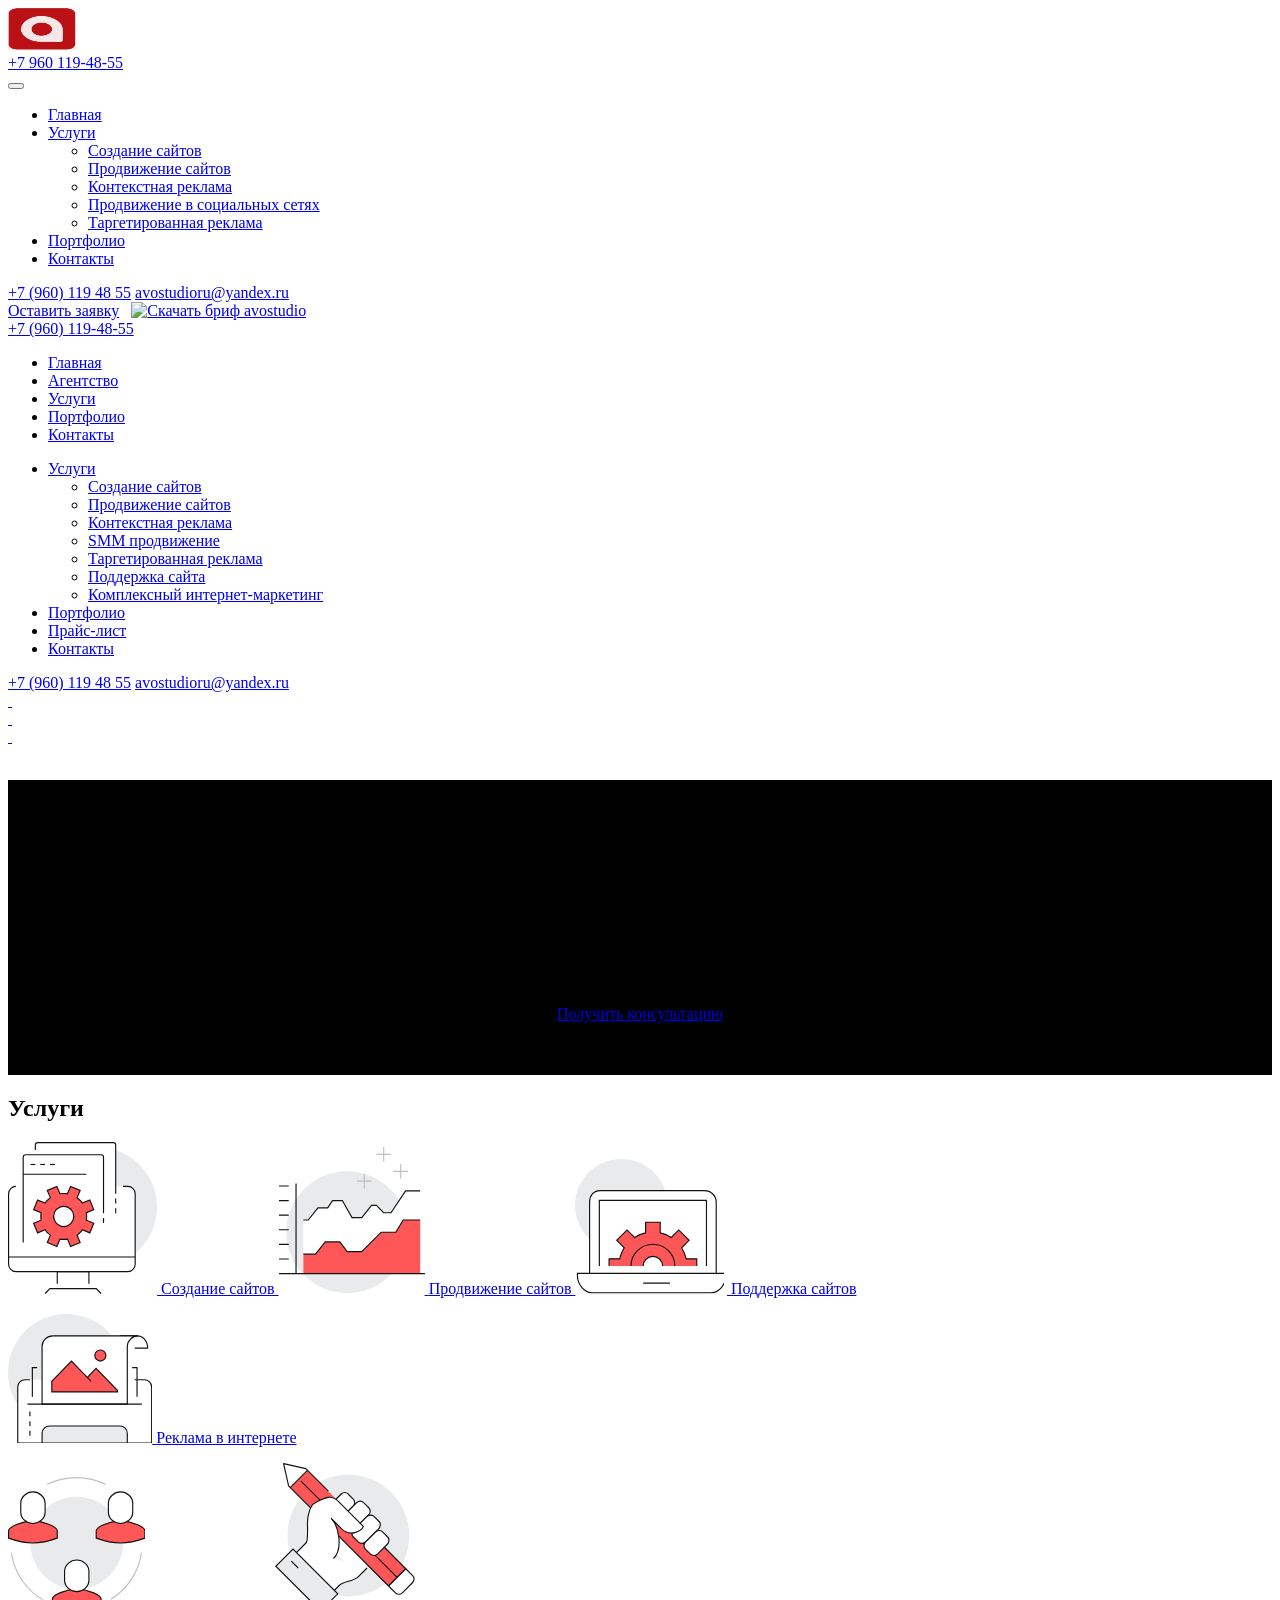
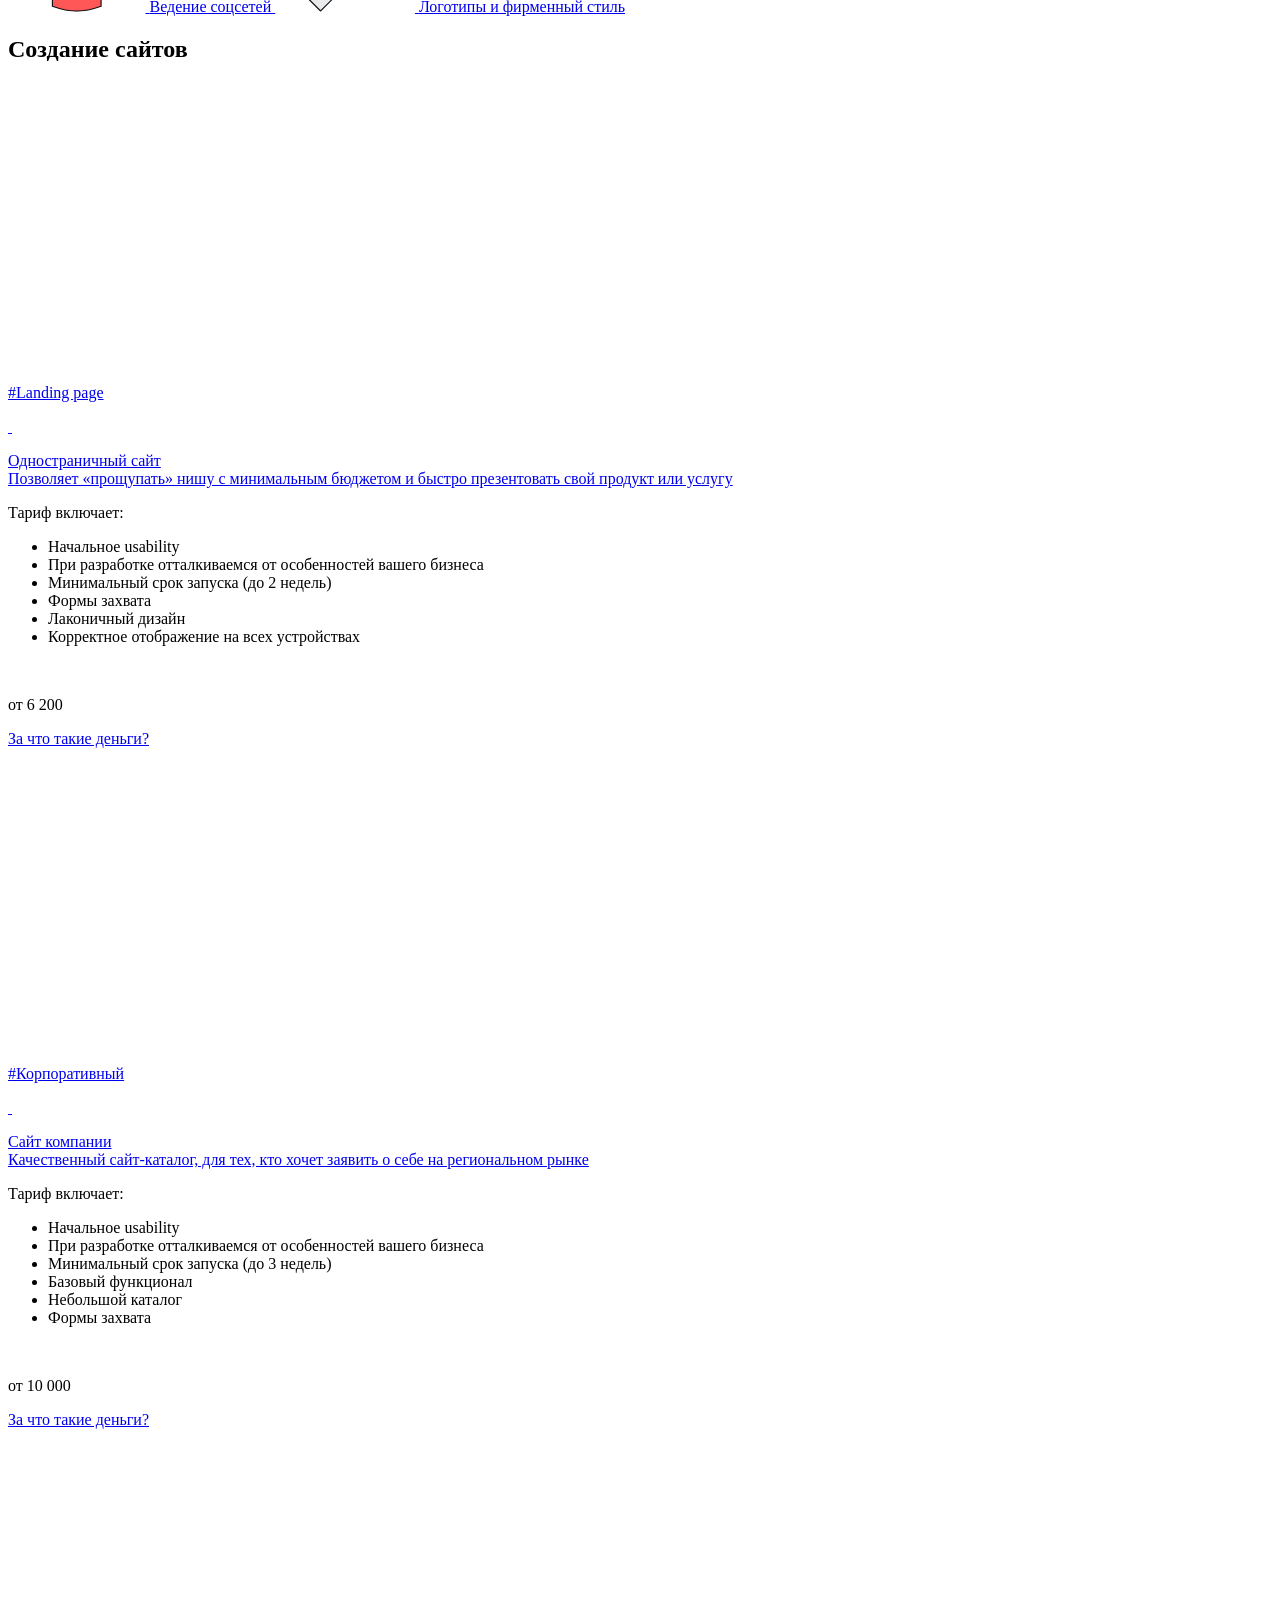
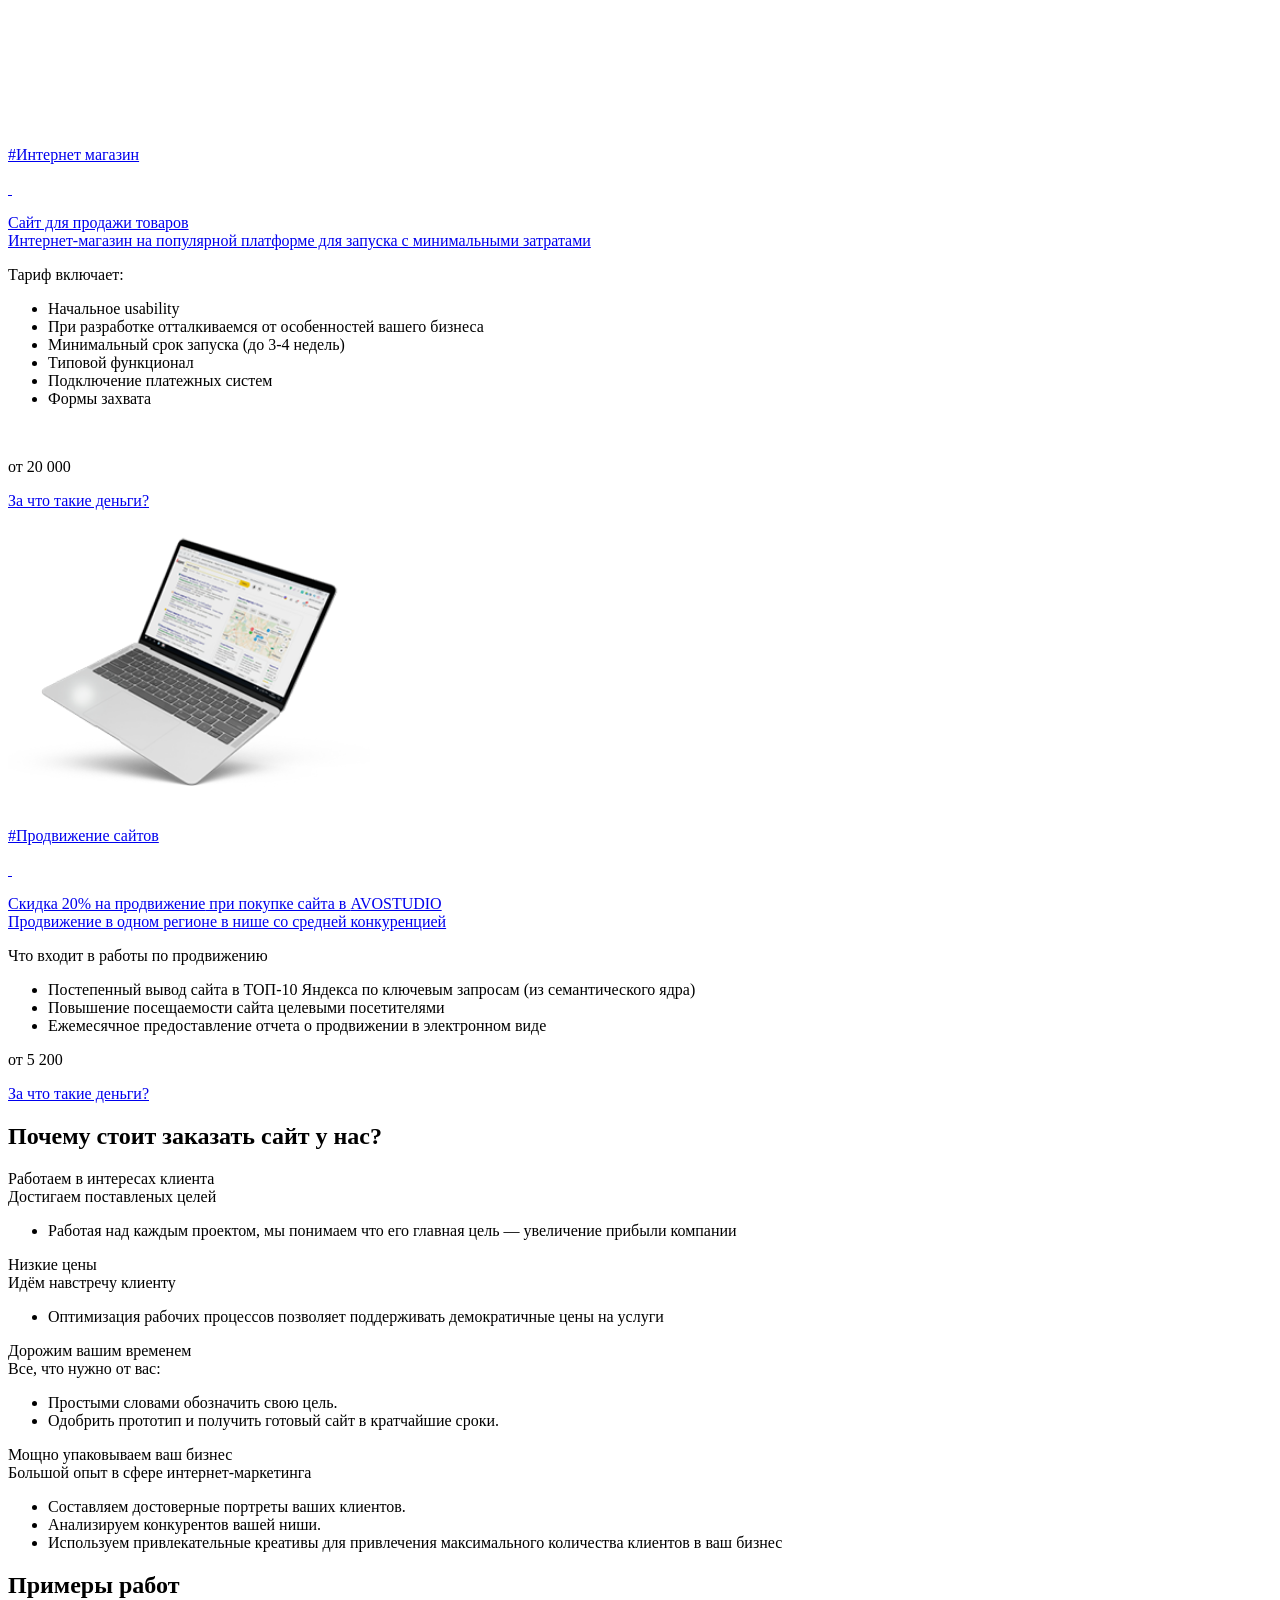
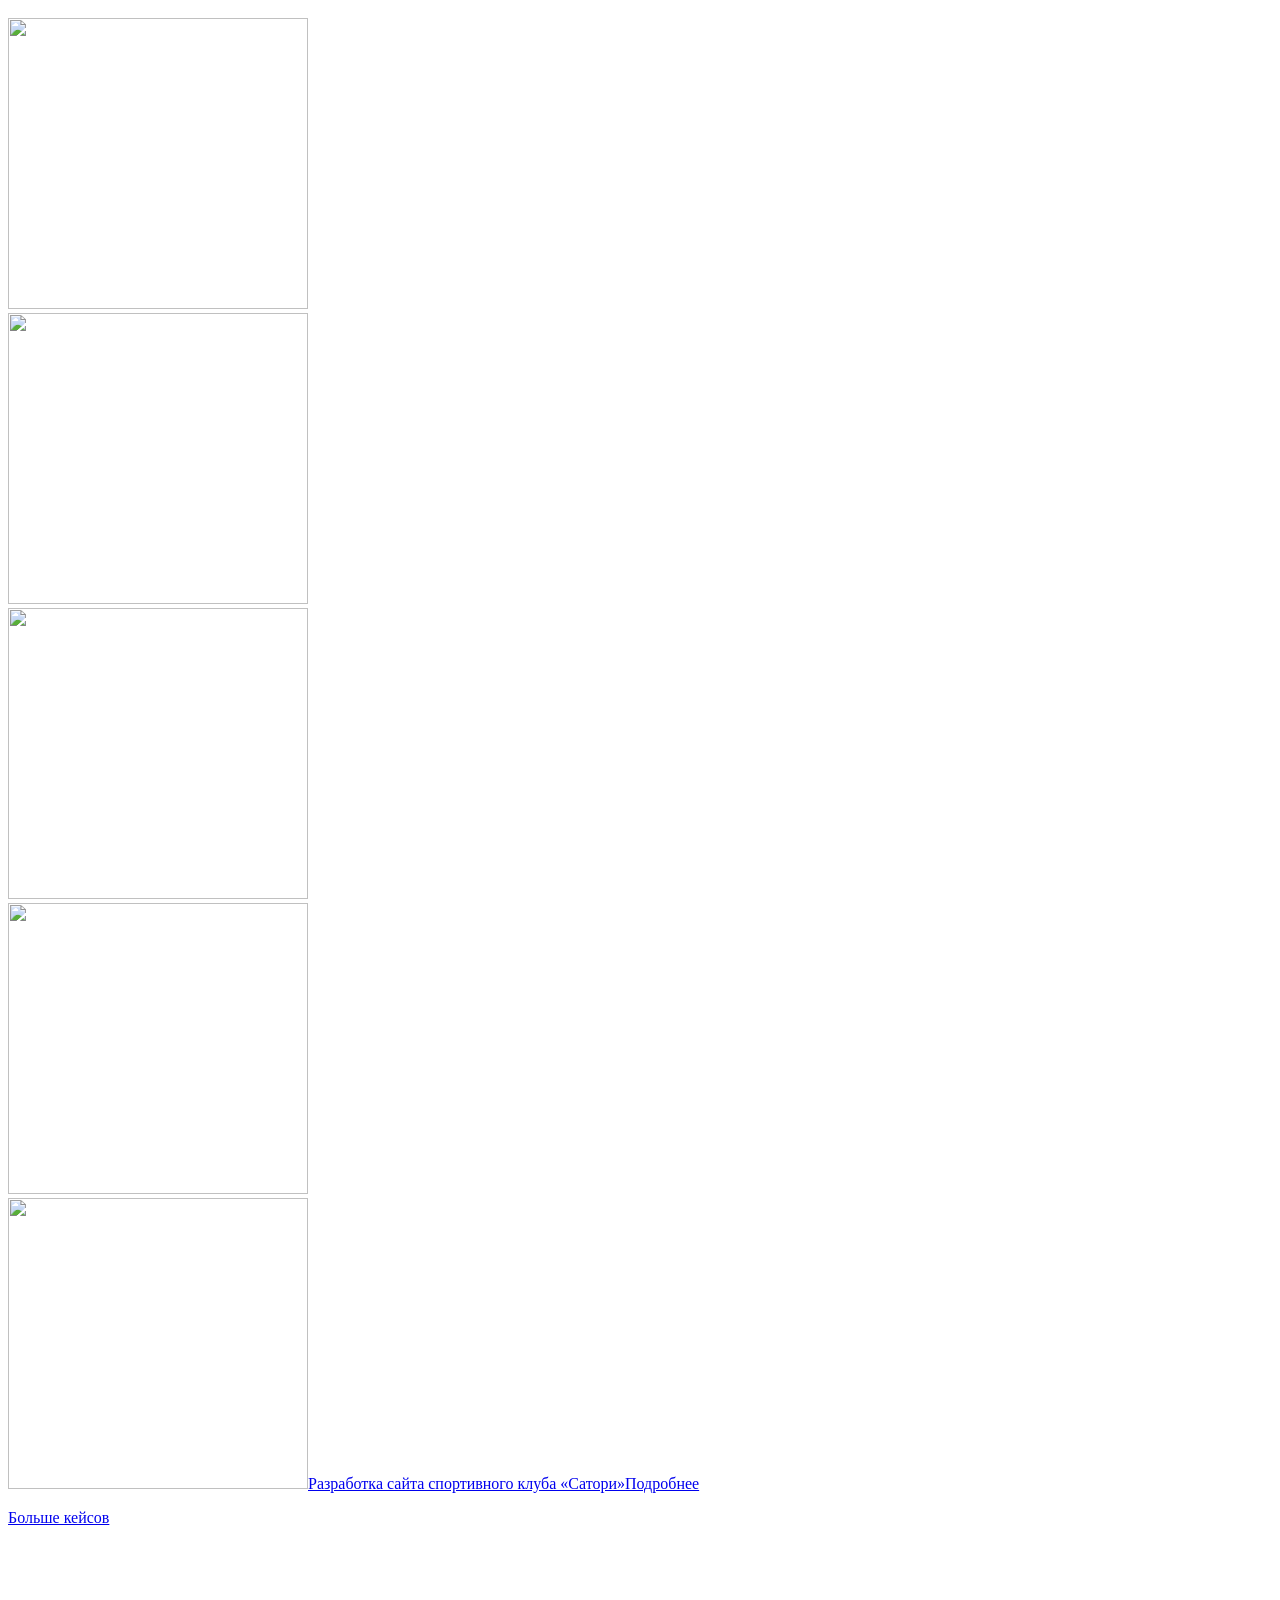
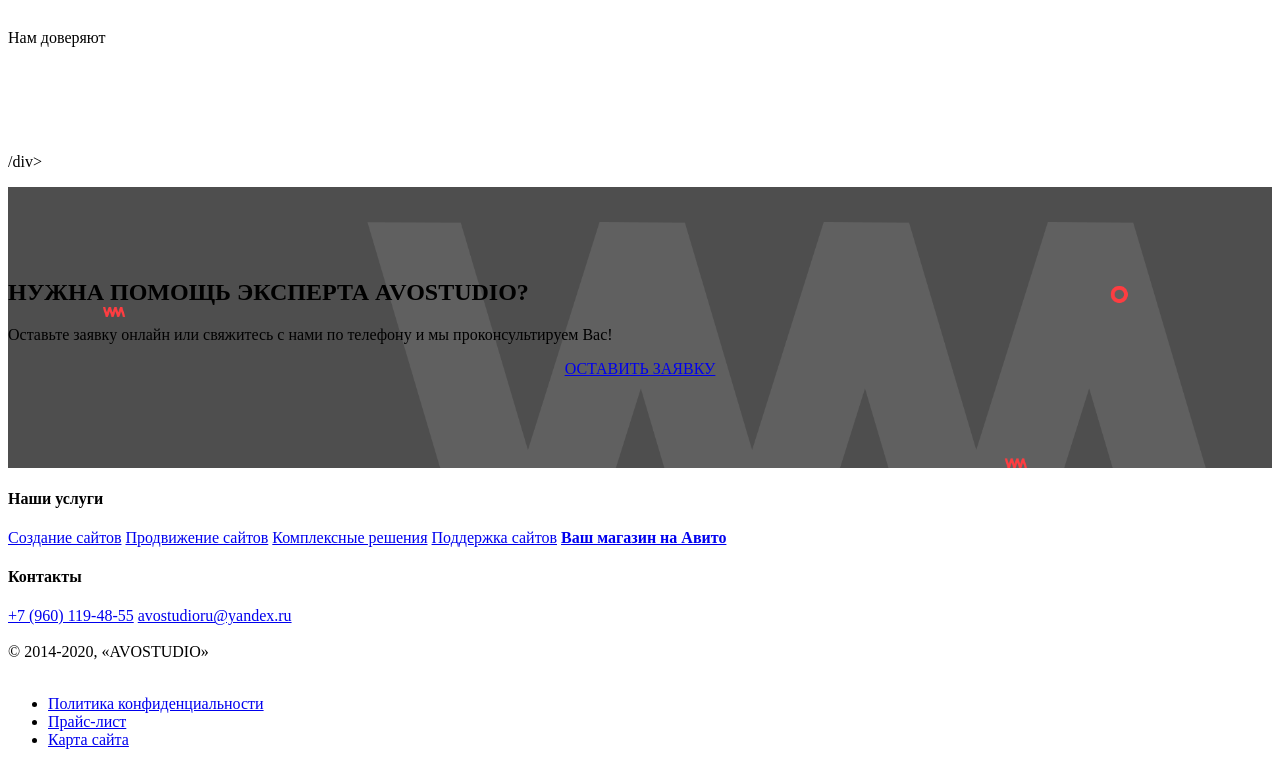
==== index.html @ 41086884 "fix path src" ====
<!DOCTYPE html>

<head>
	<meta name="yandex-verification" content="3d4838e1f85f3f84" />
	<meta charset="UTF-8">
	<meta name="viewport" content="width=device-width, initial-scale=1">
	<title>Разработка сайтов в Воронеже. Продвижение сайтов в ТОП 10</title>
	<link rel="shortcut icon" href="/favicon.ico" type="image/x-icon">
    	<link rel="icon" href="/favicon.ico" type="image/x-icon">

	
<!-- This site is optimized with the Yoast SEO plugin v9.3 - https://yoast.com/wordpress/plugins/seo/ -->
<meta name="description" content="Разработка продающих сайтов в Воронеже. Создание и раскрутка групп Вконтакте, Instagram. Таргетированная и контекстная реклама от 4900 рублей. Создание интернет магазинов под ключ."/>
<link rel="canonical" href="https://avostudio.ru/" />
<meta property="og:locale" content="ru_RU" />
<meta property="og:type" content="website" />
<meta property="og:title" content="Разработка сайтов в Воронеже. Продвижение сайтов в ТОП 10" />
<meta property="og:description" content="Разработка продающих сайтов в Воронеже. Создание и раскрутка групп Вконтакте, Instagram. Таргетированная и контекстная реклама от 4900 рублей. Создание интернет магазинов под ключ." />
<meta property="og:url" content="https://avostudio.ru/" />
<meta name="twitter:card" content="summary_large_image" />
<meta name="twitter:description" content="Разработка продающих сайтов в Воронеже. Создание и раскрутка групп Вконтакте, Instagram. Таргетированная и контекстная реклама от 4900 рублей. Создание интернет магазинов под ключ." />
<meta name="twitter:title" content="Разработка сайтов в Воронеже. Продвижение сайтов в ТОП 10" />
<meta name="twitter:image" content="wp-content/uploads/corp.png" />
<script type='application/ld+json'>{"@context":"https://schema.org","@type":"WebSite","@id":"https://avostudio.ru/#website","url":"https://avostudio.ru/","name":"","potentialAction":{"@type":"SearchAction","target":"https://avostudio.ru/?s={search_term_string}","query-input":"required name=search_term_string"}}</script>
<!-- / Yoast SEO plugin. -->

<link rel='dns-prefetch' href='//cdn.jsdelivr.net' />
<link rel="alternate" type="application/rss+xml" title=" &raquo; Лента" href="https://avostudio.ru/feed/" />
<link rel="alternate" type="application/rss+xml" title=" &raquo; Лента комментариев" href="https://avostudio.ru/comments/feed/" />
<link rel='stylesheet' id='bgiiwpve-css-css'  href='wp-content/css/bgiiwpve.css' type='text/css' media='all' />
<link rel='stylesheet' id='contact-form-7-css'  href='wp-content/css/styles.css' type='text/css' media='all' />
<link rel='stylesheet' id='wpsm_servicebox_bootstrap-front-css'  href='wp-content/css/bootstrap-front.css' type='text/css' media='all' />
<link rel='stylesheet' id='owl.carousel-css'  href='wp-content/css/owl.carousel.css' type='text/css' media='all' />
<link rel='stylesheet' id='jquery.fancybox-css'  href='wp-content/css/jquery.fancybox.css' type='text/css' media='all' />
<link rel='stylesheet' id='animate-css'  href='wp-content/css/animate.css' type='text/css' media='all' />
<link rel='stylesheet' id='style-css'  href='wp-content/css/style.css' type='text/css' media='all' />
<script type='text/javascript' src='wp-includes/js/jquery/jquery.js'></script>
<script type='text/javascript' src='wp-includes/js/jquery/jquery-migrate.min.js'></script>
<script type='text/javascript' src='wp-content/js/bootstrap.min.js'></script> 
<script type='text/javascript' src='wp-content/js/wow.min.js'></script>
<script type='text/javascript' src='wp-content/js/owl.carousel.js'></script>
<script type='text/javascript' src='wp-content/js/jquery.fancybox.pack.js'></script>
<script type='text/javascript' src='wp-content/js/jquery.maskedinput.js'></script>
<script type='text/javascript' src='wp-content/js/scripts.js'></script>
<script type='text/javascript'>
/* <![CDATA[ */
var wbcr_clearfy_async_links = {"wbcr_clearfy-font-awesome":"\/\/cdn.jsdelivr.net\/fontawesome\/4.7.0\/css\/font-awesome.min.css"};
/* ]]> */
</script>
<script type='text/javascript' src='wp-content/js/css-lazy-load.min.js'></script>
<link rel='https://api.w.org/' href='https://avostudio.ru/wp-json/' />
<link rel="alternate" type="application/json+oembed" href="https://avostudio.ru/wp-json/oembed/1.0/embed?url=https%3A%2F%2Favostudio.ru%2F" />
<link rel="alternate" type="text/xml+oembed" href="https://avostudio.ru/wp-json/oembed/1.0/embed?url=https%3A%2F%2Favostudio.ru%2F&#038;format=xml" />
 <style type="text/css">background: #fff;
    padding: 45px 35px;
    -webkit-box-shadow: 0 15px 30px 0 rgba(0,37,46,.1);
    box-shadow: 0 15px 30px 0 rgba(0,37,46,.1);
    margin: 40px 25px 65px;</style>
<link rel="icon" href="wp-content/uploads/favicon.png" sizes="32x32" />
<link rel="icon" href="wp-content/uploads/favicon.png" sizes="192x192" />
<link rel="apple-touch-icon-precomposed" href="wp-content/uploads/favicon.png" />
<meta name="msapplication-TileImage" content="wp-content/uploads/favicon.png" />
<!--	<link rel="stylesheet" href="https://maxcdn.bootstrapcdn.com/font-awesome/4.5.0/css/font-awesome.min.css">-->
</head>

<body class="home blog masthead-fixed list-view full-width grid">


	
	

	
	
	
	
	
	
    <header class="header">
		
		
	
		
		<div class="header__inner">
			<div class="logo header__logo">
									<a class="logo__link">
										<a href="/"><img class="logo__image" src="wp-content/uploads/logo777.png" alt="Avostudio" width="68" height="42"></a>
										

									
										
										
					</a>
				
						
				
							</div>
			
<!-- мобильное меню -->			
			
<div class="visible-xs tel mobile">
                        <div class="phone"><a href="tel:+79601194855">+7 960 119-48-55</a>&nbsp;&nbsp;&nbsp;</div>
                    </div>

		
		
<nav class="navbar">

		


	
	<button class="hamburger" data-toggle="collapse" data-target="#navbar" aria-expanded="false" aria-controls="navbar" aria-label="Меню">
				<span class="hamburger__inner"> </span>
			</button>	
	

	
			</nav>
			
			
	
	
			
<div class="header__content mobile-drop">
				<nav class="nav header__nav">
					
					
					
					<div class="menu-verxnee-menyu-2-container"><ul id="menu-verxnee-menyu-2" class="nav__list"><li id="menu-item-9311" class="menu-item menu-item-type-post_type menu-item-object-page menu-item-home current-menu-item page_item page-item-9173 current_page_item menu-item-9311"><a href="/" aria-current="page">Главная</a></li>
<li id="menu-item-5883" class="nav__dropdown menu-item menu-item-type-post_type menu-item-object-page menu-item-has-children menu-item-5883"><a href="/services">Услуги</a>
<ul class="sub-menu">
     <li id="menu-item-10245" class="menu-item menu-item-type-post_type menu-item-object-page menu-item-10245"><a href="/sozdanie-saytov/">Создание сайтов</a></li>	
	<li id="menu-item-10245" class="menu-item menu-item-type-post_type menu-item-object-page menu-item-10245"><a href="/prodvizhenie-saytov/">Продвижение сайтов</a></li>
	<li id="menu-item-10420" class="menu-item menu-item-type-post_type menu-item-object-page menu-item-10420"><a href="/kontekstnaya-reklama/">Контекстная реклама</a></li>
	<li id="menu-item-10778" class="menu-item menu-item-type-post_type menu-item-object-page menu-item-10778"><a href="/smm/">Продвижение в социальных сетях</a></li>
<li id="menu-item-10778" class="menu-item menu-item-type-post_type menu-item-object-page menu-item-10778"><a href="/targetirovannaya-reklama/">Таргетированная реклама</a></li>

	
	
</ul>
</li>
<li id="menu-item-4411" class="menu-item menu-item-type-custom menu-item-object-custom menu-item-4411"><a href="/portfolio">Портфолио</a></li>
<!--<li id="menu-item-4412" class="menu-item menu-item-type-custom menu-item-object-custom menu-item-4412"><a href="/blog/">Блог</a></li>-->
<li id="menu-item-4733" class="menu-item menu-item-type-post_type menu-item-object-page menu-item-4733"><a href="/contacts">Контакты</a></li>
</ul></div>		
				
				</nav>
				<div class="header__contact">
					<a href="tel:+79601194855" class="phone">+7 (960) 119 48 55</a>
					<a href ="mailto:avostudioru@yandex.ru" class="mail">avostudioru@yandex.ru</a>
				</div>
				<a href="#call-me" class="btn order-online btn-danger header__btn" data-modal="modal-request-2">Оставить заявку</a>&nbsp;&nbsp;
	<!--<a img="/wp-content/uploads/brif_01.png" href="/zakazat-poiskovoe-prodvizhenie/" class="btn order-online btn--yellow-transparent header__btn"  data-modal="modal-request-2">Получить КП</a>-->
	<a href="/zakazat-poiskovoe-prodvizhenie/"><img src="wp-content/uploads/brif1.png" width="55" 
   height="55" alt="Скачать бриф avostudio"></a>
			</div>
			
			
			
			
		</div>
		
		
		
		
		
<!--<div class="container text-center ">	
			<span class="phone-numb fixed-phone hidden-md-hidden-lg" >
					<a href="tel:+79601194855"><i class=""></i><span>+7 (960) 119-48-55</a></span>
				</span>-->
		
		<div class="container text-center ">	
				<span class="phone-numb fixed-phone hidden-md-hidden-lg" >
					<a href="tel:+79601194855"><i class="glyphicon glyphicon-earphone"></i><span>+7 (960) 119-48-55</a></span>
				</span>
		
				
				


<div id="navbar" class="navbar-collapse navbar-left collapse">					
					<div class="nav__list"><ul id="menu-glavnoe-menyu" class="nav navbar-nav nav-default navbar-left hidden-xs hidden-sm">
<li id="menu-item-386" class="menu-item menu-item-type-post_type menu-item-object-page menu-item-386"><a href="/">Главная</a></li>
						<li id="menu-item-386" class="menu-item menu-item-type-post_type menu-item-object-page menu-item-386"><a href="/">Агентство</a></li>
						<li id="menu-item-386" class="menu-item menu-item-type-post_type menu-item-object-page menu-item-386"><a href="/prays">Услуги</a></li>
						<li id="menu-item-386" class="menu-item menu-item-type-post_type menu-item-object-page menu-item-386"><a href="/portfolio">Портфолио</a></li>
						<!--<li id="menu-item-386" class="menu-item menu-item-type-post_type menu-item-object-page menu-item-386"><a href="/blog">Блог</a></li>-->
						<li id="menu-item-386" class="menu-item menu-item-type-post_type menu-item-object-page menu-item-386"><a href="/contacts">Контакты</a></li>
																		
<!--<li id="menu-item-386" class="menu-item menu-item-type-post_type menu-item-object-page menu-item-386"><a href="https://context5.ru//reklamnoe-agentstvo">Рекламное агентство</a></li>-->
</ul></div>					<div class="nav__list"><ul id="menu-mobilnoe-menyu" class="nav navbar-nav nav-default navbar-left visible-xs visible-sm"><li itemscope="itemscope" itemtype="https://www.schema.org/SiteNavigationElement" id="menu-item-1470" class="menu-item menu-item-type-custom menu-item-object-custom current-menu-ancestor current-menu-parent menu-item-has-children menu-item-1470 dropdown"><a title="Услуги" href="#" data-toggle="dropdown" class="dropdown-toggle" aria-haspopup="true">Услуги <span class="caret"></span></a>
	<ul class="sub-menu">
     <li itemscope="itemscope" itemtype="https://www.schema.org/SiteNavigationElement" id="menu-item-1479" class="menu-item menu-item-type-post_type menu-item-object-page menu-item-1479"><a title="Создание сайтов" href="https://avostudio.ru/sozdanie-saytov/">Создание сайтов</a></li>
	 <li itemscope="itemscope" itemtype="https://www.schema.org/SiteNavigationElement" id="menu-item-1479" class="menu-item menu-item-type-post_type menu-item-object-page menu-item-1479"><a title="Продвижение сайтов" href="https://avostudio.ru/prodvizhenie-saytov/">Продвижение сайтов</a></li>
	 <li itemscope="itemscope" itemtype="https://www.schema.org/SiteNavigationElement" id="menu-item-1479" class="menu-item menu-item-type-post_type menu-item-object-page menu-item-1479"><a title="Контекстная реклама" href="https://avostudio.ru/kontekstnaya-reklama/">Контекстная реклама</a></li>
	 <li itemscope="itemscope" itemtype="https://www.schema.org/SiteNavigationElement" id="menu-item-1479" class="menu-item menu-item-type-post_type menu-item-object-page menu-item-1479"><a title="SMM продвижение" href="https://avostudio.ru/smm/">SMM продвижение</a></li>
	 <li itemscope="itemscope" itemtype="https://www.schema.org/SiteNavigationElement" id="menu-item-1479" class="menu-item menu-item-type-post_type menu-item-object-page menu-item-1479"><a title="Таргетированная реклама" href="https://avostudio.ru/targetirovannaya-reklama/">Таргетированная реклама</a></li>
	 <li itemscope="itemscope" itemtype="https://www.schema.org/SiteNavigationElement" id="menu-item-1479" class="menu-item menu-item-type-post_type menu-item-object-page menu-item-1479"><a title="Поддержка сайта" href="https://avostudio.ru/podderzhka-i-razvitie/">Поддержка сайта</a></li>
	 <li itemscope="itemscope" itemtype="https://www.schema.org/SiteNavigationElement" id="menu-item-1479" class="menu-item menu-item-type-post_type menu-item-object-page menu-item-1479"><a title="Поддержка сайта" href="https://avostudio.ru/kompleksnyiy-internet-marketing/">Комплексный интернет-маркетинг</a></li>
	</ul>
</li>
<!--<li itemscope="itemscope" itemtype="https://www.schema.org/SiteNavigationElement" id="menu-item-1486" class="menu-item menu-item-type-post_type menu-item-object-page menu-item-1486"><a title="Акции" href="/actions">Акции</a></li>	-->
<li itemscope="itemscope" itemtype="https://www.schema.org/SiteNavigationElement" id="menu-item-1486" class="menu-item menu-item-type-post_type menu-item-object-page menu-item-1486"><a title="Портфолио" href="/portfolio">Портфолио</a></li>
<li itemscope="itemscope" itemtype="https://www.schema.org/SiteNavigationElement" id="menu-item-1486" class="menu-item menu-item-type-post_type menu-item-object-page menu-item-1486"><a title="Прайс-лист" href="/prays">Прайс-лист</a></li>
<li itemscope="itemscope" itemtype="https://www.schema.org/SiteNavigationElement" id="menu-item-1486" class="menu-item menu-item-type-post_type menu-item-object-page menu-item-1486"><a title="Контакты" href="/kontakty">Контакты</a></li>
</ul>
	
	
	

	
	
	
	
	
	
	</div>			
	
	<div class="header__contact">
					<a href="tel:+79601194855" class="phone">+7 (960) 119 48 55</a>
					<a href="mailto:avostudioru@yandex.ru" class="mail">avostudioru@yandex.ru</a>
				</div>
	
	
				</div>				
				

			</div>
		
	
	
		
		<div class="visible-xs mobile block" style="display:block;">
		
                    <div class="call block">
                        <div class="telegram"><a title="Telegram" href="https://telegram.me/avostud1o" target="_blank">&nbsp;</a></div>
                        <div class="whatsapp"><a title="Whatsapp" href="whatsapp://send?phone=79601194855">&nbsp;</a></div>
                        <div class="viber"><a title="Viber" href="viber://chat?number=79601194855">&nbsp;</a></div><br>
                       <!-- <a href="#call-me" class="btn order-online btn--yellow-transparent header__btn" data-modal="modal-request-2">Обратный звонок</a>-->
                    </div>
                </div>	
		
	</header>
	
<!--	<nav class="navbar service-nav nav-container hidden-xs hidden-sm">
        <div class="">
            <div class="navbar-header">
                <button type="button" class="navbar-toggle collapsed" data-toggle="collapse" data-target="#navbar1"
                    aria-expanded="false" aria-controls="navbar1">
                    <span style="vertical-align: middle;">Каталог услуг</span>
                </button>
            </div>
            <div id="navbar1" class="navbar-collapse collapse">
                <div id="menu-glavnoe-menyu-container" class="menu-glavnoe-menyu-container">
                                        <div class="menu-menu-1-container"><ul id="menu-menu-1" class="nav nav-justified"><li id="menu-item-63" class="menu-item menu-item-type-post_type menu-item-object-page menu-item-has-children menu-item-63"><a href="https://avostudio.ru/sozdanie-saytov/">Создание сайтов</a>
<ul class="sub-menu">
	<li id="menu-item-372" class="menu-item menu-item-type-post_type menu-item-object-page menu-item-372"><a href="https://avostudio.ru/sozdanie-saytov/tipovoy-sayt/">Типовой сайт</a></li>
	<li id="menu-item-378" class="menu-item menu-item-type-post_type menu-item-object-page menu-item-378"><a href="https://avostudio.ru/sozdanie-saytov/landing-page/">Landing page</a></li>
	<li id="menu-item-383" class="menu-item menu-item-type-post_type menu-item-object-page menu-item-383"><a href="https://avostudio.ru/sozdanie-saytov/sayt-vizitka/">Сайт визитка</a></li>
	<li id="menu-item-391" class="menu-item menu-item-type-post_type menu-item-object-page menu-item-391"><a href="https://avostudio.ru/sozdanie-saytov/korporativnyiy-sayt/">Корпоративный сайт</a></li>
	<li id="menu-item-403" class="menu-item menu-item-type-post_type menu-item-object-page menu-item-403"><a href="https://avostudio.ru/sozdanie-saytov/internet-magazin/">Интернет-магазин</a></li>
</ul>
</li>
<li id="menu-item-80" class="menu-item menu-item-type-post_type menu-item-object-page menu-item-80"><a href="https://avostudio.ru/prodvizhenie-saytov/">Продвижение сайтов</a></li>
<li id="menu-item-81" class="menu-item menu-item-type-post_type menu-item-object-page menu-item-81"><a href="https://avostudio.ru/smm/">SMM продвижение</a></li>
<li id="menu-item-79" class="menu-item menu-item-type-post_type menu-item-object-page menu-item-has-children menu-item-79"><a href="https://avostudio.ru/kontekstnaya-reklama/">Контекстная реклама</a>
<ul class="sub-menu">
	<li id="menu-item-316" class="menu-item menu-item-type-post_type menu-item-object-page menu-item-316"><a href="https://avostudio.ru/kontekstnaya-reklama/yandex-direct/">Яндекс.Директ</a></li>
	<li id="menu-item-315" class="menu-item menu-item-type-post_type menu-item-object-page menu-item-315"><a href="https://avostudio.ru/kontekstnaya-reklama/google-adwords/">Google Adwords</a></li>
</ul>
</li>
<li id="menu-item-78" class="menu-item menu-item-type-post_type menu-item-object-page menu-item-78"><a href="https://avostudio.ru/targetirovannaya-reklama/">Таргетированная реклама</a></li>
<li id="menu-item-546" class="menu-item menu-item-type-post_type menu-item-object-page menu-item-546"><a href="https://avostudio.ru/kompleksnyiy-internet-marketing/">Комплексный интернет-маркетинг</a></li>
<li id="menu-item-76" class="menu-item menu-item-type-post_type menu-item-object-page menu-item-76"><a href="https://avostudio.ru/podderzhka-i-razvitie/">Техподдержка сайта</a></li>
<li id="menu-item-285" class="menu-item menu-item-type-post_type menu-item-object-page menu-item-285"><a href="https://avostudio.ru/prays/">Все услуги</a></li>
</ul></div>                    
                </div>


            </div>
        </div>
    </nav>-->

    
    
<article id="post-7" class="post-7 page type-page status-publish hentry">

	
<!--	<header class="entry-header">-->
<!--		--><!--	</header><!-- .entry-header -->

	<div class="entry-content">
		<div class="header-page" style="down;  background: #000 url('https://avostudio.ru/wp-content/uploads/bgred.jpg') no-repeat; background-size: cover;">
<div class="container">
<p>&nbsp;<br />
&nbsp;<br />
&nbsp;</p>
<div class="down"></div>
<h1 class="font-bold text-center">Создание и продвижение сайтов в Воронеже от веб-студии «AVOSTUDIO»</h1>
<div class="h3 utp text-center">Увеличим количество заявок и звонков из интернета с помощью инструментов интернет-маркетинга: SEO и SMM продвижение, контекстная реклама, рост конверсии и повышении узнаваемости бренда.</div>
<p>&nbsp;<br />
&nbsp;</p>
<p><center><a href="#call-me" class="center btn btn--yellow top-box__btn order-online blik">Получить консультацию</a></center></p>
<p>&nbsp;<br />
&nbsp;<br />
<!--[contact-form-7 id="180" title="Заказать звонок"]--!>
</div>


</div>


</div>


<!--

<div class="header-page" style="background: #0f445c url('wp-content/uploads/2018/01/7bbfdf468b5db8d66cf14fa4ec44540e.jpeg') no-repeat; background-size: cover;">--></p>
<p><!--

<div class="header-page" style="background: #24b9d8 url('https://avostudio.ru/wp-content/uploads/2019/02/background.jpg') no-repeat; background-size: cover;">--></p>

<!--Меню с обратной связью и картинка на фоне конец--></p>
<h2 class="h2-mainpage mr-xe-tp-20 mr-md-tp-0 mr-xe-bt-35">Услуги</h2>
<div class="container">
<div class="row row-flex mr-xe-hr-0" data-page-append=""> <a href="/sozdanie-saytov/" class="service-page-block-item col-xe-12 col-sm-6 col-lg-4 col-le-3 mr-xe-bt-20 mr-sm-bt-40 mr-lg-bt-100"> <svg xmlns:dc="http://purl.org/dc/elements/1.1/" xmlns:cc="http://creativecommons.org/ns#" xmlns:rdf="http://www.w3.org/1999/02/22-rdf-syntax-ns#" xmlns:svg="http://www.w3.org/2000/svg" xmlns="http://www.w3.org/2000/svg" xmlns:sodipodi="http://sodipodi.sourceforge.net/DTD/sodipodi-0.dtd" xmlns:inkscape="http://www.inkscape.org/namespaces/inkscape" version="1.1" id="svg2" xml:space="preserve" width="149.08533" height="151.92799" viewBox="0 0 149.08533 151.92799" sodipodi:docname="develop.svg" inkscape:version="0.92.3 (2405546, 2018-03-11)" class="service-page-item-img mr-xe-rt-25 replaced-svg"><metadata id="metadata8"><rdf:rdf><cc:work rdf:about=""><dc:format>image/svg+xml</dc:format><dc:type rdf:resource="http://purl.org/dc/dcmitype/StillImage"></dc:type><dc:title></dc:title></cc:work></rdf:rdf></metadata><defs id="defs6"><clipPath clipPathUnits="userSpaceOnUse" id="clipPath18"><path d="M 0,113.946 H 111.814 V 0 H 0 Z" id="path16" inkscape:connector-curvature="0"></path></clipPath></defs><sodipodi:namedview pagecolor="#ffffff" bordercolor="#666666" borderopacity="1" objecttolerance="10" gridtolerance="10" guidetolerance="10" inkscape:pageopacity="0" inkscape:pageshadow="2" inkscape:window-width="751" inkscape:window-height="480" id="namedview4" showgrid="false" inkscape:zoom="1.5533674" inkscape:cx="74.542664" inkscape:cy="75.963997" inkscape:window-x="0" inkscape:window-y="0" inkscape:window-maximized="0" inkscape:current-layer="g10"></sodipodi:namedview><g id="g10" inkscape:groupmode="layer" inkscape:label="develop" transform="matrix(1.3333333,0,0,-1.3333333,0,151.928)"><g id="g12"><g id="g14" clip-path="url(#clipPath18)"><g id="g20" transform="translate(80.7749,107.7202)"><path d="m 0,0 v -27.073 h 5.478 3.653 c 3.021,0 5.476,-2.45 5.476,-5.477 v -44.684 c 10.03,8.203 16.432,20.672 16.432,34.641 C 31.039,-22.665 18.004,-5.788 0,0" style="fill:#e9eaeb;fill-opacity:1;fill-rule:nonzero;stroke:none" id="path22" inkscape:connector-curvature="0"></path></g><g id="g24" transform="translate(5.9106,80.647)"><path d="m 0,0 v 0 c -3.024,0 -5.479,-2.45 -5.479,-5.477 v -52.955 c 0,-3.026 2.455,-5.475 5.479,-5.475 h 83.995 c 3.022,0 5.477,2.449 5.477,5.475 V -5.477 C 89.472,-2.45 87.017,0 83.995,0 h -3.653" style="fill:none;stroke:#111111;stroke-width:0.86299998;stroke-linecap:butt;stroke-linejoin:miter;stroke-miterlimit:10;stroke-dasharray:none;stroke-opacity:1" id="path26" inkscape:connector-curvature="0"></path></g><g id="g28" transform="translate(20.5161,108.0391)"><path d="m 0,0 v 3.65 c 0,1.01 0.818,1.826 1.828,1.826 h 56.604 c 1.01,0 1.827,-0.816 1.827,-1.826 v -36.519" style="fill:none;stroke:#111111;stroke-width:0.86299998;stroke-linecap:butt;stroke-linejoin:miter;stroke-miterlimit:10;stroke-dasharray:none;stroke-opacity:1" id="path30" inkscape:connector-curvature="0"></path></g><g id="g32" transform="translate(27.8218,0.3052)"><path d="M 0,0 3.65,3.651 H 38.345 L 41.996,0" style="fill:none;stroke:#111111;stroke-width:0.86299998;stroke-linecap:butt;stroke-linejoin:miter;stroke-miterlimit:10;stroke-dasharray:none;stroke-opacity:1" id="path34" inkscape:connector-curvature="0"></path></g><g id="g36" transform="translate(36.9526,7.6079)"><path d="M 0,0 V 9.132 H 23.736 V 0" style="fill:none;stroke:#111111;stroke-width:0.86299998;stroke-linecap:butt;stroke-linejoin:miter;stroke-miterlimit:10;stroke-dasharray:none;stroke-opacity:1" id="path38" inkscape:connector-curvature="0"></path></g><g id="g40" transform="translate(0.4316,27.6938)"><path d="M 0,0 H 94.951" style="fill:none;stroke:#111111;stroke-width:0.86299998;stroke-linecap:butt;stroke-linejoin:miter;stroke-miterlimit:10;stroke-dasharray:none;stroke-opacity:1" id="path42" inkscape:connector-curvature="0"></path></g><g id="g44" transform="translate(11.3892,38.6514)"><path d="m 0,0 v 63.909 c 0,1.008 0.814,1.824 1.823,1.824 h 56.606 c 1.011,0 1.827,-0.816 1.827,-1.824 V 21.908" style="fill:none;stroke:#111111;stroke-width:0.86299998;stroke-linecap:butt;stroke-linejoin:miter;stroke-miterlimit:10;stroke-dasharray:none;stroke-opacity:1" id="path46" inkscape:connector-curvature="0"></path></g><g id="g48" transform="translate(11.3101,89.7788)"><path d="M 0,0 H 47.553" style="fill:none;stroke:#111111;stroke-width:0.86299998;stroke-linecap:butt;stroke-linejoin:miter;stroke-miterlimit:10;stroke-dasharray:none;stroke-opacity:1" id="path50" inkscape:connector-curvature="0"></path></g><g id="g52" transform="translate(16.8647,97.0815)"><path d="M 0,0 H 3.651" style="fill:none;stroke:#111111;stroke-width:0.86299998;stroke-linecap:butt;stroke-linejoin:miter;stroke-miterlimit:10;stroke-dasharray:none;stroke-opacity:1" id="path54" inkscape:connector-curvature="0"></path></g><g id="g56" transform="translate(24.1694,97.0815)"><path d="M 0,0 H 3.652" style="fill:none;stroke:#111111;stroke-width:0.86299998;stroke-linecap:butt;stroke-linejoin:miter;stroke-miterlimit:10;stroke-dasharray:none;stroke-opacity:1" id="path58" inkscape:connector-curvature="0"></path></g><g id="g60" transform="translate(31.4722,97.0815)"><path d="M 0,0 H 3.653" style="fill:none;stroke:#111111;stroke-width:0.86299998;stroke-linecap:butt;stroke-linejoin:miter;stroke-miterlimit:10;stroke-dasharray:none;stroke-opacity:1" id="path62" inkscape:connector-curvature="0"></path></g><g id="g64" transform="translate(71.645,56.9116)"><path d="M 0,0 V -3.653" style="fill:none;stroke:#111111;stroke-width:0.86299998;stroke-linecap:butt;stroke-linejoin:miter;stroke-miterlimit:10;stroke-dasharray:none;stroke-opacity:1" id="path66" inkscape:connector-curvature="0"></path></g><g id="g68" transform="translate(80.7749,64.2144)"><path d="M 0,0 V -3.655" style="fill:none;stroke:#111111;stroke-width:0.86299998;stroke-linecap:butt;stroke-linejoin:miter;stroke-miterlimit:10;stroke-dasharray:none;stroke-opacity:1" id="path70" inkscape:connector-curvature="0"></path></g><g id="g72" transform="translate(80.7749,71.5186)"><path d="M 0,0 V -3.653" style="fill:none;stroke:#111111;stroke-width:0.86299998;stroke-linecap:butt;stroke-linejoin:miter;stroke-miterlimit:10;stroke-dasharray:none;stroke-opacity:1" id="path74" inkscape:connector-curvature="0"></path></g><g id="g76" transform="translate(64.3403,63.2227)"><path d="M 0,0 -2.977,7.195 -8.539,4.889 c -1.118,1.569 -2.474,2.905 -3.994,3.993 l 2.303,5.564 -7.195,2.978 -2.304,-5.565 c -1.844,0.311 -3.748,0.324 -5.65,0.008 l -2.301,5.557 -7.191,-2.978 2.303,-5.562 c -1.57,-1.115 -2.907,-2.473 -3.995,-3.995 l -5.563,2.306 -2.977,-7.194 5.562,-2.304 c -0.307,-1.845 -0.32,-3.748 -0.003,-5.649 l -5.559,-2.303 2.977,-7.191 5.561,2.302 c 1.12,-1.567 2.475,-2.907 3.999,-3.992 l -2.305,-5.563 7.191,-2.98 2.304,5.565 c 1.847,-0.309 3.749,-0.32 5.648,-0.008 l 2.305,-5.557 7.193,2.98 -2.303,5.56 c 1.567,1.116 2.906,2.475 3.99,3.997 l 5.566,-2.306 2.977,7.192 -5.563,2.304 c 0.305,1.846 0.32,3.748 0.003,5.649 z" style="fill:#ff5757;fill-opacity:1;fill-rule:nonzero;stroke:none" id="path78" inkscape:connector-curvature="0"></path></g><g id="g80" transform="translate(64.3403,63.2227)"><path d="M 0,0 -2.977,7.195 -8.539,4.889 c -1.118,1.569 -2.474,2.905 -3.994,3.993 l 2.303,5.564 -7.195,2.978 -2.304,-5.565 c -1.844,0.311 -3.748,0.324 -5.65,0.008 l -2.301,5.557 -7.191,-2.978 2.303,-5.562 c -1.57,-1.115 -2.907,-2.473 -3.995,-3.995 l -5.563,2.306 -2.977,-7.194 5.562,-2.304 c -0.307,-1.845 -0.32,-3.748 -0.003,-5.649 l -5.559,-2.303 2.977,-7.191 5.561,2.302 c 1.12,-1.567 2.475,-2.907 3.999,-3.992 l -2.305,-5.563 7.191,-2.98 2.304,5.565 c 1.847,-0.309 3.749,-0.32 5.648,-0.008 l 2.305,-5.557 7.193,2.98 -2.303,5.56 c 1.567,1.116 2.906,2.475 3.99,3.997 l 5.566,-2.306 2.977,7.192 -5.563,2.304 c 0.305,1.846 0.32,3.748 0.003,5.649 z" style="fill:none;stroke:#111111;stroke-width:0.86299998;stroke-linecap:butt;stroke-linejoin:miter;stroke-miterlimit:10;stroke-dasharray:none;stroke-opacity:1" id="path82" inkscape:connector-curvature="0"></path></g><g id="g84" transform="translate(48.7729,60.9878)"><path d="m 0,0 c 1.599,-3.855 -0.231,-8.28 -4.09,-9.879 -3.858,-1.597 -8.283,0.234 -9.881,4.094 -1.598,3.857 0.233,8.28 4.092,9.878 C -6.019,5.692 -1.598,3.859 0,0" style="fill:#ffffff;fill-opacity:1;fill-rule:nonzero;stroke:none" id="path86" inkscape:connector-curvature="0"></path></g><g id="g88" transform="translate(48.7729,60.9878)"><path d="m 0,0 c 1.599,-3.855 -0.231,-8.28 -4.09,-9.879 -3.858,-1.597 -8.283,0.234 -9.881,4.094 -1.598,3.857 0.233,8.28 4.092,9.878 C -6.019,5.692 -1.598,3.859 0,0 Z" style="fill:none;stroke:#111111;stroke-width:0.86299998;stroke-linecap:butt;stroke-linejoin:miter;stroke-miterlimit:10;stroke-dasharray:none;stroke-opacity:1" id="path90" inkscape:connector-curvature="0"></path></g></g></g></g></svg> <span class="service-page-item-caption"> Создание сайтов </span> </a> <a href="/prodvizhenie-saytov" class="service-page-block-item col-xe-12 col-sm-6 col-lg-4 col-le-3 mr-xe-bt-20 mr-sm-bt-40 mr-lg-bt-100"> <svg xmlns:dc="http://purl.org/dc/elements/1.1/" xmlns:cc="http://creativecommons.org/ns#" xmlns:rdf="http://www.w3.org/1999/02/22-rdf-syntax-ns#" xmlns:svg="http://www.w3.org/2000/svg" xmlns="http://www.w3.org/2000/svg" xmlns:sodipodi="http://sodipodi.sourceforge.net/DTD/sodipodi-0.dtd" xmlns:inkscape="http://www.inkscape.org/namespaces/inkscape" version="1.1" id="svg2" xml:space="preserve" width="146.07867" height="146.07867" viewBox="0 0 146.07867 146.07867" sodipodi:docname="seo.svg" inkscape:version="0.92.3 (2405546, 2018-03-11)" class="service-page-item-img mr-xe-rt-25 replaced-svg"><metadata id="metadata8"><rdf:rdf><cc:work rdf:about=""><dc:format>image/svg+xml</dc:format><dc:type rdf:resource="http://purl.org/dc/dcmitype/StillImage"></dc:type><dc:title></dc:title></cc:work></rdf:rdf></metadata><defs id="defs6"><clipPath clipPathUnits="userSpaceOnUse" id="clipPath18"><path d="M 0,109.559 H 109.559 V 0 H 0 Z" id="path16" inkscape:connector-curvature="0"></path></clipPath></defs><sodipodi:namedview pagecolor="#ffffff" bordercolor="#666666" borderopacity="1" objecttolerance="10" gridtolerance="10" guidetolerance="10" inkscape:pageopacity="0" inkscape:pageshadow="2" inkscape:window-width="751" inkscape:window-height="480" id="namedview4" showgrid="false" inkscape:zoom="1.6155678" inkscape:cx="73.039337" inkscape:cy="73.039337" inkscape:window-x="0" inkscape:window-y="0" inkscape:window-maximized="0" inkscape:current-layer="g10"></sodipodi:namedview><g id="g10" inkscape:groupmode="layer" inkscape:label="seo" transform="matrix(1.3333333,0,0,-1.3333333,0,146.07867)"><g id="g12"><g id="g14" clip-path="url(#clipPath18)"><g id="g20" transform="translate(5.479,45.6494)"><path d="m 0,0 c 0,-25.21 20.437,-45.649 45.649,-45.649 25.212,0 45.649,20.439 45.649,45.649 0,25.208 -20.437,45.65 -45.649,45.65 C 20.437,45.65 0,25.208 0,0" style="fill:#e9eaeb;fill-opacity:1;fill-rule:nonzero;stroke:none" id="path22" inkscape:connector-curvature="0"></path></g><g id="g24" transform="translate(94.9517,76.6914)"><path d="m 0,0 -10.956,-16.434 h -5.48 l -5.476,5.478 h -3.652 l -7.304,-9.129 h -7.305 l -7.303,12.78 h -7.304 l -3.653,-5.479 h -7.303 l -7.303,-9.128 h -3.653 v -40.17 h 87.648 l 0,62.082 z" style="fill:#ffffff;fill-opacity:1;fill-rule:nonzero;stroke:none" id="path26" inkscape:connector-curvature="0"></path></g><g id="g28" transform="translate(18.2593,29.2148)"><path d="m 0,0 h 9.13 l 7.305,9.132 h 10.956 l 5.478,-7.307 h 10.955 l 14.608,14.61 h 10.955 l 5.479,9.129 h 12.782 v -40.169 l -87.648,0 z" style="fill:#ff5757;fill-opacity:1;fill-rule:nonzero;stroke:none" id="path30" inkscape:connector-curvature="0"></path></g><g id="g32" transform="translate(105.9077,76.6914)"><path d="m 0,0 h -10.956 l -10.956,-16.434 h -5.48 l -5.476,5.478 h -3.652 l -7.304,-9.129 h -7.305 l -7.303,12.78 h -7.304 l -3.653,-5.479 h -7.303 l -7.303,-9.128 h -3.653" style="fill:none;stroke:#111111;stroke-width:0.86299998;stroke-linecap:butt;stroke-linejoin:miter;stroke-miterlimit:10;stroke-dasharray:none;stroke-opacity:1" id="path34" inkscape:connector-curvature="0"></path></g><g id="g36" transform="translate(0,14.6094)"><path d="M 0,0 H 109.559" style="fill:none;stroke:#111111;stroke-width:0.86299998;stroke-linecap:butt;stroke-linejoin:miter;stroke-miterlimit:10;stroke-dasharray:none;stroke-opacity:1" id="path38" inkscape:connector-curvature="0"></path></g><g id="g40" transform="translate(18.2593,29.2148)"><path d="m 0,0 h 9.13 l 7.305,9.132 h 10.956 l 5.478,-7.307 h 10.955 l 14.608,14.61 h 10.955 l 5.479,9.129 h 12.782" style="fill:none;stroke:#111111;stroke-width:0.86299998;stroke-linecap:butt;stroke-linejoin:miter;stroke-miterlimit:10;stroke-dasharray:none;stroke-opacity:1" id="path42" inkscape:connector-curvature="0"></path></g><g id="g44" transform="translate(7.3047,25.5654)"><path d="M 0,0 H -7.305" style="fill:none;stroke:#111111;stroke-width:0.86299998;stroke-linecap:butt;stroke-linejoin:miter;stroke-miterlimit:10;stroke-dasharray:none;stroke-opacity:1" id="path46" inkscape:connector-curvature="0"></path></g><g id="g48" transform="translate(7.3047,36.5205)"><path d="M 0,0 H -7.305" style="fill:none;stroke:#111111;stroke-width:0.86299998;stroke-linecap:butt;stroke-linejoin:miter;stroke-miterlimit:10;stroke-dasharray:none;stroke-opacity:1" id="path50" inkscape:connector-curvature="0"></path></g><g id="g52" transform="translate(7.3047,47.4746)"><path d="M 0,0 H -7.305" style="fill:none;stroke:#111111;stroke-width:0.86299998;stroke-linecap:butt;stroke-linejoin:miter;stroke-miterlimit:10;stroke-dasharray:none;stroke-opacity:1" id="path54" inkscape:connector-curvature="0"></path></g><g id="g56" transform="translate(7.3047,58.4326)"><path d="M 0,0 H -7.305" style="fill:none;stroke:#111111;stroke-width:0.86299998;stroke-linecap:butt;stroke-linejoin:miter;stroke-miterlimit:10;stroke-dasharray:none;stroke-opacity:1" id="path58" inkscape:connector-curvature="0"></path></g><g id="g60" transform="translate(7.3047,69.3867)"><path d="M 0,0 H -7.305" style="fill:none;stroke:#111111;stroke-width:0.86299998;stroke-linecap:butt;stroke-linejoin:miter;stroke-miterlimit:10;stroke-dasharray:none;stroke-opacity:1" id="path62" inkscape:connector-curvature="0"></path></g><g id="g64" transform="translate(7.3047,80.3428)"><path d="M 0,0 H -7.305" style="fill:none;stroke:#111111;stroke-width:0.86299998;stroke-linecap:butt;stroke-linejoin:miter;stroke-miterlimit:10;stroke-dasharray:none;stroke-opacity:1" id="path66" inkscape:connector-curvature="0"></path></g><g id="g68" transform="translate(12.7808,14.6094)"><path d="M 0,0 V 67.559" style="fill:none;stroke:#111111;stroke-width:0.86299998;stroke-linecap:butt;stroke-linejoin:miter;stroke-miterlimit:10;stroke-dasharray:none;stroke-opacity:1" id="path70" inkscape:connector-curvature="0"></path></g><g id="g72" transform="translate(91.2988,96.7754)"><path d="M 0,0 V -10.956" style="fill:none;stroke:#bcc0c4;stroke-width:0.86299998;stroke-linecap:butt;stroke-linejoin:miter;stroke-miterlimit:10;stroke-dasharray:none;stroke-opacity:1" id="path74" inkscape:connector-curvature="0"></path></g><g id="g76" transform="translate(96.7773,91.2998)"><path d="M 0,0 H -10.957" style="fill:none;stroke:#bcc0c4;stroke-width:0.86299998;stroke-linecap:butt;stroke-linejoin:miter;stroke-miterlimit:10;stroke-dasharray:none;stroke-opacity:1" id="path78" inkscape:connector-curvature="0"></path></g><g id="g80" transform="translate(63.9092,89.4727)"><path d="M 0,0 V -10.954" style="fill:none;stroke:#bcc0c4;stroke-width:0.86299998;stroke-linecap:butt;stroke-linejoin:miter;stroke-miterlimit:10;stroke-dasharray:none;stroke-opacity:1" id="path82" inkscape:connector-curvature="0"></path></g><g id="g84" transform="translate(69.3877,83.9951)"><path d="M 0,0 H -10.957" style="fill:none;stroke:#bcc0c4;stroke-width:0.86299998;stroke-linecap:butt;stroke-linejoin:miter;stroke-miterlimit:10;stroke-dasharray:none;stroke-opacity:1" id="path86" inkscape:connector-curvature="0"></path></g><g id="g88" transform="translate(78.5161,109.5586)"><path d="M 0,0 V -10.958" style="fill:none;stroke:#bcc0c4;stroke-width:0.86299998;stroke-linecap:butt;stroke-linejoin:miter;stroke-miterlimit:10;stroke-dasharray:none;stroke-opacity:1" id="path90" inkscape:connector-curvature="0"></path></g><g id="g92" transform="translate(83.9961,104.0791)"><path d="M 0,0 H -10.956" style="fill:none;stroke:#bcc0c4;stroke-width:0.86299998;stroke-linecap:butt;stroke-linejoin:miter;stroke-miterlimit:10;stroke-dasharray:none;stroke-opacity:1" id="path94" inkscape:connector-curvature="0"></path></g></g></g></g></svg> <span class="service-page-item-caption"> Продвижение сайтов </span> </a> <a href="/podderzhka-i-razvitie/" class="service-page-block-item col-xe-12 col-sm-6 col-lg-4 col-le-3 mr-xe-bt-20 mr-sm-bt-40 mr-lg-bt-100"> <svg xmlns:dc="http://purl.org/dc/elements/1.1/" xmlns:cc="http://creativecommons.org/ns#" xmlns:rdf="http://www.w3.org/1999/02/22-rdf-syntax-ns#" xmlns:svg="http://www.w3.org/2000/svg" xmlns="http://www.w3.org/2000/svg" xmlns:sodipodi="http://sodipodi.sourceforge.net/DTD/sodipodi-0.dtd" xmlns:inkscape="http://www.inkscape.org/namespaces/inkscape" version="1.1" id="svg2" xml:space="preserve" width="151.52533" height="134.48132" viewBox="0 0 151.52533 134.48132" sodipodi:docname="support.svg" inkscape:version="0.92.3 (2405546, 2018-03-11)" class="service-page-item-img mr-xe-rt-25 replaced-svg"><metadata id="metadata8"><rdf:rdf><cc:work rdf:about=""><dc:format>image/svg+xml</dc:format><dc:type rdf:resource="http://purl.org/dc/dcmitype/StillImage"></dc:type><dc:title></dc:title></cc:work></rdf:rdf></metadata><defs id="defs6"><clipPath clipPathUnits="userSpaceOnUse" id="clipPath18"><path d="M 0,100.861 H 113.644 V 0 H 0 Z" id="path16" inkscape:connector-curvature="0"></path></clipPath></defs><sodipodi:namedview pagecolor="#ffffff" bordercolor="#666666" borderopacity="1" objecttolerance="10" gridtolerance="10" guidetolerance="10" inkscape:pageopacity="0" inkscape:pageshadow="2" inkscape:window-width="751" inkscape:window-height="480" id="namedview4" showgrid="false" inkscape:zoom="1.7548905" inkscape:cx="75.762665" inkscape:cy="67.240662" inkscape:window-x="0" inkscape:window-y="0" inkscape:window-maximized="0" inkscape:current-layer="g10"></sodipodi:namedview><g id="g10" inkscape:groupmode="layer" inkscape:label="support" transform="matrix(1.3333333,0,0,-1.3333333,0,134.48133)"><g id="g12"><g id="g14" clip-path="url(#clipPath18)"><g id="g20" transform="translate(69.3872,66.1699)"><path d="m 0,0 c 0,-19.162 -15.534,-34.697 -34.692,-34.697 -19.162,0 -34.695,15.535 -34.695,34.697 0,19.159 15.533,34.691 34.695,34.691 C -15.534,34.691 0,19.159 0,0" style="fill:#e9eaeb;fill-opacity:1;fill-rule:nonzero;stroke:none" id="path22" inkscape:connector-curvature="0"></path></g><g id="g24" transform="translate(113.2119,15.0405)"><path d="m 0,0 h -111.385 v -1.81 c 0,-6.391 5.181,-12.799 11.572,-12.799 h 88.24 C -5.182,-14.609 0,-8.201 0,-1.81 Z" style="fill:#ffffff;fill-opacity:1;fill-rule:nonzero;stroke:none" id="path26" inkscape:connector-curvature="0"></path></g><g id="g28" transform="translate(113.2119,15.0405)"><path d="m 0,0 h -111.385 v -1.81 c 0,-6.391 5.181,-12.799 11.572,-12.799 h 88.24 C -5.182,-14.609 0,-8.201 0,-1.81 Z" style="fill:none;stroke:#111111;stroke-width:0.86299998;stroke-linecap:butt;stroke-linejoin:miter;stroke-miterlimit:10;stroke-dasharray:none;stroke-opacity:1" id="path30" inkscape:connector-curvature="0"></path></g><g id="g32" transform="translate(51.1274,7.7358)"><path d="M 0,0 H 20.086" style="fill:none;stroke:#111111;stroke-width:0.86299998;stroke-linecap:butt;stroke-linejoin:miter;stroke-miterlimit:10;stroke-dasharray:none;stroke-opacity:1" id="path34" inkscape:connector-curvature="0"></path></g><g id="g36" transform="translate(97.0552,77.124)"><path d="m 0,0 c 5.016,0 8.853,-3.818 8.853,-8.526 v -53.557 h -94.952 v 53.557 c 0,4.871 3.028,8.526 8.042,8.526 z" style="fill:#ffffff;fill-opacity:1;fill-rule:nonzero;stroke:none" id="path38" inkscape:connector-curvature="0"></path></g><g id="g40" transform="translate(97.0552,77.124)"><path d="m 0,0 c 5.016,0 8.853,-3.818 8.853,-8.526 v -53.557 h -94.952 v 53.557 c 0,4.871 3.028,8.526 8.042,8.526 z" style="fill:none;stroke:#111111;stroke-width:0.86299998;stroke-linecap:butt;stroke-linejoin:miter;stroke-miterlimit:10;stroke-dasharray:none;stroke-opacity:1" id="path42" inkscape:connector-curvature="0"></path></g><g id="g44" transform="translate(83.3936,25.9961)"><path d="m 0,0 c -0.657,2.997 -1.841,5.788 -3.445,8.293 l 5.599,5.599 -7.748,7.747 -5.598,-5.6 c -2.502,1.603 -5.296,2.786 -8.291,3.444 v 7.908 H -30.44 v -7.908 c -2.995,-0.658 -5.789,-1.841 -8.293,-3.444 l -5.594,5.6 -7.751,-7.751 5.599,-5.595 C -48.082,5.788 -49.266,2.997 -49.923,0 h -7.907 v -5.479 h 25.564 c 0,4.034 3.27,7.307 7.305,7.307 4.033,0 7.303,-3.273 7.303,-7.307 H 7.906 l 0,5.479 z" style="fill:#ff5757;fill-opacity:1;fill-rule:nonzero;stroke:none" id="path46" inkscape:connector-curvature="0"></path></g><g id="g48" transform="translate(18.2612,20.5176)"><path d="M 0,0 V 49.302 H 80.342 V 0" style="fill:none;stroke:#111111;stroke-width:0.86299998;stroke-linecap:butt;stroke-linejoin:miter;stroke-miterlimit:10;stroke-dasharray:none;stroke-opacity:1" id="path50" inkscape:connector-curvature="0"></path></g><g id="g52" transform="translate(91.2993,20.5176)"><path d="m 0,0 v 5.479 h -7.906 c -0.657,2.997 -1.841,5.787 -3.445,8.292 l 5.599,5.599 -7.748,7.748 -5.598,-5.601 c -2.502,1.603 -5.296,2.787 -8.291,3.445 v 7.907 h -10.957 v -7.907 c -2.995,-0.658 -5.788,-1.842 -8.293,-3.445 l -5.594,5.601 -7.75,-7.751 5.599,-5.596 c -1.604,-2.505 -2.787,-5.295 -3.445,-8.292 h -7.906 V 0" style="fill:none;stroke:#111111;stroke-width:0.86299998;stroke-linecap:butt;stroke-linejoin:miter;stroke-miterlimit:10;stroke-dasharray:none;stroke-opacity:1" id="path54" inkscape:connector-curvature="0"></path></g><g id="g56" transform="translate(41.9985,20.5176)"><path d="M 0,0 C 0,9.076 7.355,16.435 16.434,16.435 25.511,16.435 32.867,9.076 32.867,0" style="fill:none;stroke:#111111;stroke-width:0.86299998;stroke-linecap:butt;stroke-linejoin:miter;stroke-miterlimit:10;stroke-dasharray:none;stroke-opacity:1" id="path58" inkscape:connector-curvature="0"></path></g><g id="g60" transform="translate(51.1274,20.5176)"><path d="m 0,0 c 0,4.033 3.271,7.306 7.305,7.306 4.033,0 7.303,-3.273 7.303,-7.306" style="fill:none;stroke:#111111;stroke-width:0.86299998;stroke-linecap:butt;stroke-linejoin:miter;stroke-miterlimit:10;stroke-dasharray:none;stroke-opacity:1" id="path62" inkscape:connector-curvature="0"></path></g></g></g></g></svg> <span class="service-page-item-caption"> Поддержка сайтов </span> </a>    </div>
</div>
<div class="container">
<div class="row row-flex mr-xe-hr-0" data-page-append="">
<p><a href="/kontekstnaya-reklama/" class="service-page-block-item col-xe-12 col-sm-6 col-lg-4 col-le-3 mr-xe-bt-20 mr-sm-bt-40 mr-lg-bt-100"> <svg xmlns:dc="http://purl.org/dc/elements/1.1/" xmlns:cc="http://creativecommons.org/ns#" xmlns:rdf="http://www.w3.org/1999/02/22-rdf-syntax-ns#" xmlns:svg="http://www.w3.org/2000/svg" xmlns="http://www.w3.org/2000/svg" xmlns:sodipodi="http://sodipodi.sourceforge.net/DTD/sodipodi-0.dtd" xmlns:inkscape="http://www.inkscape.org/namespaces/inkscape" version="1.1" id="svg2" xml:space="preserve" width="144.22267" height="129.61067" viewBox="0 0 144.22267 129.61067" sodipodi:docname="print.svg" inkscape:version="0.92.3 (2405546, 2018-03-11)" class="service-page-item-img mr-xe-rt-25 replaced-svg"><metadata id="metadata8"><rdf:rdf><cc:work rdf:about=""><dc:format>image/svg+xml</dc:format><dc:type rdf:resource="http://purl.org/dc/dcmitype/StillImage"></dc:type><dc:title></dc:title></cc:work></rdf:rdf></metadata><defs id="defs6"><clipPath clipPathUnits="userSpaceOnUse" id="clipPath18"><path d="M 0,97.208 H 108.167 V 0 H 0 Z" id="path16" inkscape:connector-curvature="0"></path></clipPath></defs><sodipodi:namedview pagecolor="#ffffff" bordercolor="#666666" borderopacity="1" objecttolerance="10" gridtolerance="10" guidetolerance="10" inkscape:pageopacity="0" inkscape:pageshadow="2" inkscape:window-width="751" inkscape:window-height="480" id="namedview4" showgrid="false" inkscape:zoom="1.8208377" inkscape:cx="72.111336" inkscape:cy="64.805336" inkscape:window-x="0" inkscape:window-y="0" inkscape:window-maximized="0" inkscape:current-layer="g10"></sodipodi:namedview><g id="g10" inkscape:groupmode="layer" inkscape:label="print" transform="matrix(1.3333333,0,0,-1.3333333,0,129.61067)"><g id="g12"><g id="g14" clip-path="url(#clipPath18)"><g id="g20" transform="translate(87.6484,53.3848)"><path d="m 0,0 c 0,-24.205 -19.621,-43.823 -43.823,-43.823 -24.204,0 -43.825,19.618 -43.825,43.823 0,24.203 19.621,43.823 43.825,43.823 C -19.621,43.823 0,24.203 0,0" style="fill:#e9eaeb;fill-opacity:1;fill-rule:nonzero;stroke:none" id="path22" inkscape:connector-curvature="0"></path></g><g id="g24" transform="translate(102.2539,47.9082)"><path d="m 0,0 h -7.302 -78.516 -3.652 c -3.027,0 -5.479,-2.454 -5.479,-5.481 V -47.477 H 5.481 V -5.481 C 5.481,-2.454 3.028,0 0,0" style="fill:#ffffff;fill-opacity:1;fill-rule:nonzero;stroke:none" id="path26" inkscape:connector-curvature="0"></path></g><g id="g28" transform="translate(16.4355,47.9082)"><path d="m 0,0 h -3.651 c -3.028,0 -5.48,-2.454 -5.48,-5.481 V -47.477 H 91.3 V -5.481 C 91.3,-2.454 88.847,0 85.818,0 h -7.301" style="fill:none;stroke:#111111;stroke-width:0.86299998;stroke-linecap:butt;stroke-linejoin:miter;stroke-miterlimit:10;stroke-dasharray:none;stroke-opacity:1" id="path30" inkscape:connector-curvature="0"></path></g><g id="g32" transform="translate(94.9521,71.6436)"><path d="m 0,0 h 9.782 c 0,5.477 -3.478,9.132 -7.766,9.132 h -12.972" style="fill:none;stroke:#111111;stroke-width:0.86299998;stroke-linecap:butt;stroke-linejoin:miter;stroke-miterlimit:10;stroke-dasharray:none;stroke-opacity:1" id="path34" inkscape:connector-curvature="0"></path></g><g id="g36" transform="translate(25.5654,29.6436)"><path d="m 0,0 v 43.361 c 0,4.319 3.823,7.771 8.111,7.771 H 71.96 71.92 c -4.286,0 -8.011,-3.621 -8.011,-7.938 L 63.909,0 Z" style="fill:#ffffff;fill-opacity:1;fill-rule:nonzero;stroke:none" id="path38" inkscape:connector-curvature="0"></path></g><g id="g40" transform="translate(25.5654,29.6436)"><path d="m 0,0 v 43.361 c 0,4.319 3.823,7.771 8.111,7.771 H 71.96 71.92 c -4.286,0 -8.011,-3.621 -8.011,-7.938 L 63.909,0 Z" style="fill:none;stroke:#111111;stroke-width:0.86299998;stroke-linecap:butt;stroke-linejoin:miter;stroke-miterlimit:10;stroke-dasharray:none;stroke-opacity:1" id="path42" inkscape:connector-curvature="0"></path></g><g id="g44" transform="translate(73.4082,66.043)"><path d="m 0,0 c 0,-2.292 -1.856,-4.146 -4.146,-4.146 -2.287,0 -4.144,1.854 -4.144,4.146 0,2.288 1.857,4.143 4.144,4.143 C -1.856,4.143 0,2.288 0,0" style="fill:#ff5757;fill-opacity:1;fill-rule:nonzero;stroke:none" id="path46" inkscape:connector-curvature="0"></path></g><g id="g48" transform="translate(73.4082,66.043)"><path d="m 0,0 c 0,-2.292 -1.856,-4.146 -4.146,-4.146 -2.287,0 -4.144,1.854 -4.144,4.146 0,2.288 1.857,4.143 4.144,4.143 C -1.856,4.143 0,2.288 0,0 Z" style="fill:none;stroke:#111111;stroke-width:0.86299998;stroke-linecap:butt;stroke-linejoin:miter;stroke-miterlimit:10;stroke-dasharray:none;stroke-opacity:1" id="path50" inkscape:connector-curvature="0"></path></g><g id="g52" transform="translate(66.0449,56.3711)"><path d="M 0,0 -6.526,-6.749 -18.432,5.525 -33.177,-9.672 v -7.922 h 49.303 v 1.014 z" style="fill:#ff5757;fill-opacity:1;fill-rule:nonzero;stroke:none" id="path54" inkscape:connector-curvature="0"></path></g><g id="g56" transform="translate(62.3545,46.6992)"><path d="M 0,0 -14.741,15.197 -29.486,0 v -7.922 h 49.302 v 1.014 L 3.69,9.672 -2.988,2.76" style="fill:none;stroke:#111111;stroke-width:0.86299998;stroke-linecap:butt;stroke-linejoin:miter;stroke-miterlimit:10;stroke-dasharray:none;stroke-opacity:1" id="path58" inkscape:connector-curvature="0"></path></g><g id="g60" transform="translate(14.6094,29.6436)"><path d="M 0,0 H 85.821" style="fill:none;stroke:#111111;stroke-width:0.86299998;stroke-linecap:butt;stroke-linejoin:miter;stroke-miterlimit:10;stroke-dasharray:none;stroke-opacity:1" id="path62" inkscape:connector-curvature="0"></path></g><g id="g64" transform="translate(89.4746,0.4316)"><path d="m 0,0 h -63.909 v 7.303 c 0,3.023 2.452,5.478 5.477,5.478 H -5.479 C -2.451,12.781 0,10.326 0,7.303 Z" style="fill:#e9eaeb;fill-opacity:1;fill-rule:nonzero;stroke:none" id="path66" inkscape:connector-curvature="0"></path></g><g id="g68" transform="translate(89.4746,0.4316)"><path d="m 0,0 h -63.909 v 7.303 c 0,3.023 2.452,5.478 5.477,5.478 H -5.479 C -2.451,12.781 0,10.326 0,7.303 Z" style="fill:none;stroke:#111111;stroke-width:0.86299998;stroke-linecap:butt;stroke-linejoin:miter;stroke-miterlimit:10;stroke-dasharray:none;stroke-opacity:1" id="path70" inkscape:connector-curvature="0"></path></g><g id="g72" transform="translate(16.4355,9.5615)"><path d="M 0,0 V -3.655" style="fill:none;stroke:#111111;stroke-width:0.86299998;stroke-linecap:butt;stroke-linejoin:miter;stroke-miterlimit:10;stroke-dasharray:none;stroke-opacity:1" id="path74" inkscape:connector-curvature="0"></path></g><g id="g76" transform="translate(16.4355,16.8623)"><path d="M 0,0 V -3.649" style="fill:none;stroke:#111111;stroke-width:0.86299998;stroke-linecap:butt;stroke-linejoin:miter;stroke-miterlimit:10;stroke-dasharray:none;stroke-opacity:1" id="path78" inkscape:connector-curvature="0"></path></g><g id="g80" transform="translate(16.4355,24.1689)"><path d="M 0,0 V -3.653" style="fill:none;stroke:#111111;stroke-width:0.86299998;stroke-linecap:butt;stroke-linejoin:miter;stroke-miterlimit:10;stroke-dasharray:none;stroke-opacity:1" id="path82" inkscape:connector-curvature="0"></path></g><g id="g84" transform="translate(18.2617,35.125)"><path d="M 0,0 V 21.913 H 3.65" style="fill:none;stroke:#111111;stroke-width:0.86299998;stroke-linecap:butt;stroke-linejoin:miter;stroke-miterlimit:10;stroke-dasharray:none;stroke-opacity:1" id="path86" inkscape:connector-curvature="0"></path></g><g id="g88" transform="translate(96.7793,35.125)"><path d="M 0,0 V 21.913 H -3.651" style="fill:none;stroke:#111111;stroke-width:0.86299998;stroke-linecap:butt;stroke-linejoin:miter;stroke-miterlimit:10;stroke-dasharray:none;stroke-opacity:1" id="path90" inkscape:connector-curvature="0"></path></g></g></g></g></svg> <span class="service-page-item-caption"> Реклама в интернете </span> </a></p>
<p><a href="/smm" class="service-page-block-item col-xe-12 col-sm-6 col-lg-4 col-le-3 mr-xe-bt-20 mr-sm-bt-40 mr-lg-bt-100"> <svg xmlns:dc="http://purl.org/dc/elements/1.1/" xmlns:cc="http://creativecommons.org/ns#" xmlns:rdf="http://www.w3.org/1999/02/22-rdf-syntax-ns#" xmlns:svg="http://www.w3.org/2000/svg" xmlns="http://www.w3.org/2000/svg" xmlns:sodipodi="http://sodipodi.sourceforge.net/DTD/sodipodi-0.dtd" xmlns:inkscape="http://www.inkscape.org/namespaces/inkscape" version="1.1" id="svg2" xml:space="preserve" width="137.49333" height="134.756" viewBox="0 0 137.49333 134.756" sodipodi:docname="social.svg" inkscape:version="0.92.3 (2405546, 2018-03-11)" class="service-page-item-img mr-xe-rt-25 replaced-svg"><metadata id="metadata8"><rdf:rdf><cc:work rdf:about=""><dc:format>image/svg+xml</dc:format><dc:type rdf:resource="http://purl.org/dc/dcmitype/StillImage"></dc:type><dc:title></dc:title></cc:work></rdf:rdf></metadata><defs id="defs6"><clipPath clipPathUnits="userSpaceOnUse" id="clipPath18"><path d="M 0,101.067 H 103.12 V 0 H 0 Z" id="path16" inkscape:connector-curvature="0"></path></clipPath></defs><sodipodi:namedview pagecolor="#ffffff" bordercolor="#666666" borderopacity="1" objecttolerance="10" gridtolerance="10" guidetolerance="10" inkscape:pageopacity="0" inkscape:pageshadow="2" inkscape:window-width="751" inkscape:window-height="480" id="namedview4" showgrid="false" inkscape:zoom="1.7513135" inkscape:cx="68.746666" inkscape:cy="67.377998" inkscape:window-x="0" inkscape:window-y="0" inkscape:window-maximized="0" inkscape:current-layer="g10"></sodipodi:namedview><g id="g10" inkscape:groupmode="layer" inkscape:label="social" transform="matrix(1.3333333,0,0,-1.3333333,0,134.756)"><g id="g12"><g id="g14" clip-path="url(#clipPath18)"><g id="g20" transform="translate(86.2524,51.5596)"><path d="m 0,0 c 0,-19.159 -15.533,-34.693 -34.693,-34.693 -19.161,0 -34.693,15.534 -34.693,34.693 0,19.164 15.532,34.693 34.693,34.693 C -15.532,34.693 0,19.164 0,0" style="fill:#e9eaeb;fill-opacity:1;fill-rule:nonzero;stroke:none" id="path22" inkscape:connector-curvature="0"></path></g><g id="g24" transform="translate(26.0054,9.0259)"><path d="M 0,0 C -12.441,7.464 -21.315,20.261 -23.468,35.231" style="fill:none;stroke:#bcc0c4;stroke-width:0.86299998;stroke-linecap:butt;stroke-linejoin:miter;stroke-miterlimit:10;stroke-dasharray:none;stroke-opacity:1" id="path26" inkscape:connector-curvature="0"></path></g><g id="g28" transform="translate(100.1313,44.2568)"><path d="M 0,0 C -2.127,-14.785 -10.812,-27.446 -23.008,-34.95" style="fill:none;stroke:#bcc0c4;stroke-width:0.86299998;stroke-linecap:butt;stroke-linejoin:miter;stroke-miterlimit:10;stroke-dasharray:none;stroke-opacity:1" id="path30" inkscape:connector-curvature="0"></path></g><g id="g32" transform="translate(29.1714,95.3823)"><path d="m 0,0 c 6.665,3.363 14.191,5.253 22.163,5.253 7.97,0 15.499,-1.89 22.162,-5.249" style="fill:none;stroke:#bcc0c4;stroke-width:0.86299998;stroke-linecap:butt;stroke-linejoin:miter;stroke-miterlimit:10;stroke-dasharray:none;stroke-opacity:1" id="path34" inkscape:connector-curvature="0"></path></g><g id="g36" transform="translate(84.4277,51.5596)"><path d="m 0,0 c 6.551,0 10.955,1.056 18.26,3.653 v 5.479 c 0,2.966 -10.044,7.301 -18.26,7.301 -8.218,0 -18.26,-4.335 -18.26,-7.301 V 3.653 C -10.957,1.056 -6.552,0 0,0" style="fill:#ff5757;fill-opacity:1;fill-rule:nonzero;stroke:none" id="path38" inkscape:connector-curvature="0"></path></g><g id="g40" transform="translate(84.4277,51.5596)"><path d="m 0,0 c 6.551,0 10.955,1.056 18.26,3.653 v 5.479 c 0,2.966 -10.044,7.301 -18.26,7.301 -8.218,0 -18.26,-4.335 -18.26,-7.301 V 3.653 C -10.957,1.056 -6.552,0 0,0 Z" style="fill:none;stroke:#111111;stroke-width:0.86299998;stroke-linecap:butt;stroke-linejoin:miter;stroke-miterlimit:10;stroke-dasharray:none;stroke-opacity:1" id="path42" inkscape:connector-curvature="0"></path></g><g id="g44" transform="translate(84.4277,89.9058)"><path d="m 0,0 c -4.72,0 -9.131,-3.827 -9.131,-8.549 v -6.643 c 0,-4.72 4.411,-8.545 9.131,-8.545 4.72,0 9.128,3.825 9.128,8.545 v 6.643 C 9.128,-3.827 4.72,0 0,0" style="fill:#ffffff;fill-opacity:1;fill-rule:nonzero;stroke:none" id="path46" inkscape:connector-curvature="0"></path></g><g id="g48" transform="translate(84.4277,89.9058)"><path d="m 0,0 c -4.72,0 -9.131,-3.827 -9.131,-8.549 v -6.643 c 0,-4.72 4.411,-8.545 9.131,-8.545 4.72,0 9.128,3.825 9.128,8.545 v 6.643 C 9.128,-3.827 4.72,0 0,0 Z" style="fill:none;stroke:#111111;stroke-width:0.86299998;stroke-linecap:butt;stroke-linejoin:miter;stroke-miterlimit:10;stroke-dasharray:none;stroke-opacity:1" id="path50" inkscape:connector-curvature="0"></path></g><g id="g52" transform="translate(51.5591,0.4316)"><path d="M 0,0 C 6.553,0 10.957,1.055 18.26,3.653 V 9.13 c 0,2.967 -10.043,7.305 -18.26,7.305 -8.216,0 -18.259,-4.338 -18.259,-7.305 V 3.653 C -10.956,1.055 -6.552,0 0,0" style="fill:#ff5757;fill-opacity:1;fill-rule:nonzero;stroke:none" id="path54" inkscape:connector-curvature="0"></path></g><g id="g56" transform="translate(51.5591,0.4316)"><path d="M 0,0 C 6.553,0 10.957,1.055 18.26,3.653 V 9.13 c 0,2.967 -10.043,7.305 -18.26,7.305 -8.216,0 -18.259,-4.338 -18.259,-7.305 V 3.653 C -10.956,1.055 -6.552,0 0,0 Z" style="fill:none;stroke:#111111;stroke-width:0.86299998;stroke-linecap:butt;stroke-linejoin:miter;stroke-miterlimit:10;stroke-dasharray:none;stroke-opacity:1" id="path58" inkscape:connector-curvature="0"></path></g><g id="g60" transform="translate(51.5591,38.7778)"><path d="m 0,0 c -4.719,0 -9.129,-3.827 -9.129,-8.547 v -6.643 c 0,-4.72 4.41,-8.547 9.129,-8.547 4.719,0 9.129,3.827 9.129,8.547 v 6.643 C 9.129,-3.827 4.719,0 0,0" style="fill:#ffffff;fill-opacity:1;fill-rule:nonzero;stroke:none" id="path62" inkscape:connector-curvature="0"></path></g><g id="g64" transform="translate(51.5591,38.7778)"><path d="m 0,0 c -4.719,0 -9.129,-3.827 -9.129,-8.547 v -6.643 c 0,-4.72 4.41,-8.547 9.129,-8.547 4.719,0 9.129,3.827 9.129,8.547 v 6.643 C 9.129,-3.827 4.719,0 0,0 Z" style="fill:none;stroke:#111111;stroke-width:0.86299998;stroke-linecap:butt;stroke-linejoin:miter;stroke-miterlimit:10;stroke-dasharray:none;stroke-opacity:1" id="path66" inkscape:connector-curvature="0"></path></g><g id="g68" transform="translate(18.6919,51.5596)"><path d="m 0,0 c 6.552,0 10.955,1.056 18.26,3.653 v 5.479 c 0,2.966 -10.044,7.301 -18.26,7.301 -8.218,0 -18.26,-4.335 -18.26,-7.301 V 3.653 C -10.956,1.056 -6.551,0 0,0" style="fill:#ff5757;fill-opacity:1;fill-rule:nonzero;stroke:none" id="path70" inkscape:connector-curvature="0"></path></g><g id="g72" transform="translate(18.6919,51.5596)"><path d="m 0,0 c 6.552,0 10.955,1.056 18.26,3.653 v 5.479 c 0,2.966 -10.044,7.301 -18.26,7.301 -8.218,0 -18.26,-4.335 -18.26,-7.301 V 3.653 C -10.956,1.056 -6.551,0 0,0 Z" style="fill:none;stroke:#111111;stroke-width:0.86299998;stroke-linecap:butt;stroke-linejoin:miter;stroke-miterlimit:10;stroke-dasharray:none;stroke-opacity:1" id="path74" inkscape:connector-curvature="0"></path></g><g id="g76" transform="translate(18.6919,89.9058)"><path d="m 0,0 c -4.72,0 -9.131,-3.827 -9.131,-8.549 v -6.643 c 0,-4.72 4.411,-8.545 9.131,-8.545 4.72,0 9.131,3.825 9.131,8.545 v 6.643 C 9.131,-3.827 4.72,0 0,0" style="fill:#ffffff;fill-opacity:1;fill-rule:nonzero;stroke:none" id="path78" inkscape:connector-curvature="0"></path></g><g id="g80" transform="translate(18.6919,89.9058)"><path d="m 0,0 c -4.72,0 -9.131,-3.827 -9.131,-8.549 v -6.643 c 0,-4.72 4.411,-8.545 9.131,-8.545 4.72,0 9.131,3.825 9.131,8.545 v 6.643 C 9.131,-3.827 4.72,0 0,0 Z" style="fill:none;stroke:#111111;stroke-width:0.86299998;stroke-linecap:butt;stroke-linejoin:miter;stroke-miterlimit:10;stroke-dasharray:none;stroke-opacity:1" id="path82" inkscape:connector-curvature="0"></path></g></g></g></g></svg> <span class="service-page-item-caption"> Ведение соцсетей </span> </a> <a href="/prices/logotipyi-i-firmennyij-stil" class="service-page-block-item col-xe-12 col-sm-6 col-lg-4 col-le-3 mr-xe-bt-20 mr-sm-bt-40 mr-lg-bt-100"> <svg xmlns:dc="http://purl.org/dc/elements/1.1/" xmlns:cc="http://creativecommons.org/ns#" xmlns:rdf="http://www.w3.org/1999/02/22-rdf-syntax-ns#" xmlns:svg="http://www.w3.org/2000/svg" xmlns="http://www.w3.org/2000/svg" xmlns:sodipodi="http://sodipodi.sourceforge.net/DTD/sodipodi-0.dtd" xmlns:inkscape="http://www.inkscape.org/namespaces/inkscape" version="1.1" id="svg2" xml:space="preserve" width="139.67067" height="148.85468" viewBox="0 0 139.67067 148.85468" sodipodi:docname="logo.svg" inkscape:version="0.92.3 (2405546, 2018-03-11)" class="service-page-item-img mr-xe-rt-25 replaced-svg"><metadata id="metadata8"><rdf:rdf><cc:work rdf:about=""><dc:format>image/svg+xml</dc:format><dc:type rdf:resource="http://purl.org/dc/dcmitype/StillImage"></dc:type><dc:title></dc:title></cc:work></rdf:rdf></metadata><defs id="defs6"><clipPath clipPathUnits="userSpaceOnUse" id="clipPath18"><path d="M 0,111.641 H 104.753 V 0 H 0 Z" id="path16" inkscape:connector-curvature="0"></path></clipPath></defs><sodipodi:namedview pagecolor="#ffffff" bordercolor="#666666" borderopacity="1" objecttolerance="10" gridtolerance="10" guidetolerance="10" inkscape:pageopacity="0" inkscape:pageshadow="2" inkscape:window-width="751" inkscape:window-height="480" id="namedview4" showgrid="false" inkscape:zoom="1.5854389" inkscape:cx="69.835335" inkscape:cy="74.427338" inkscape:window-x="0" inkscape:window-y="0" inkscape:window-maximized="0" inkscape:current-layer="g10"></sodipodi:namedview><g id="g10" inkscape:groupmode="layer" inkscape:label="logo" transform="matrix(1.3333333,0,0,-1.3333333,0,148.85467)"><g id="g12"><g id="g14" clip-path="url(#clipPath18)"><g id="g20" transform="translate(22.7407,89.4941)"><path d="m 0,0 c -17.827,-17.826 -17.827,-46.732 0,-64.559 17.827,-17.828 46.73,-17.824 64.558,0 17.828,17.832 17.828,46.737 0,64.559 C 46.73,17.828 17.828,17.826 0,0" style="fill:#e9eaeb;fill-opacity:1;fill-rule:nonzero;stroke:none" id="path22" inkscape:connector-curvature="0"></path></g><g id="g24" transform="translate(11.6021,93.1309)"><path d="M 0,0 73.573,-73.728 86.485,-60.813 12.913,12.913 Z" style="fill:#ff5757;fill-opacity:1;fill-rule:nonzero;stroke:none" id="path26" inkscape:connector-curvature="0"></path></g><g id="g28" transform="translate(36.0566,53.1211)"><path d="M 0,0 25.826,-25.823 33.57,-18.076 7.747,7.749 Z" style="fill:#ffffff;fill-opacity:1;fill-rule:nonzero;stroke:none" id="path30" inkscape:connector-curvature="0"></path></g><g id="g32" transform="translate(40.0083,90.5488)"><path d="m 0,0 -16.892,16.894 -16.677,3.766 3.764,-16.679 74.972,-75.127 12.912,12.915 -29.672,29.826" style="fill:none;stroke:#111111;stroke-width:0.86299998;stroke-linecap:butt;stroke-linejoin:round;stroke-miterlimit:10;stroke-dasharray:none;stroke-opacity:1" id="path34" inkscape:connector-curvature="0"></path></g><g id="g36" transform="translate(19.3506,98.2959)"><path d="M 0,0 72.282,-72.437" style="fill:none;stroke:#111111;stroke-width:0.86299998;stroke-linecap:butt;stroke-linejoin:round;stroke-miterlimit:10;stroke-dasharray:none;stroke-opacity:1" id="path38" inkscape:connector-curvature="0"></path></g><g id="g40" transform="translate(98.0874,32.3174)"><path d="m 0,0 -12.913,-12.914 5.163,-5.165 c 1.423,-1.42 3.746,-1.42 5.168,0 l 7.746,7.749 c 1.427,1.424 1.427,3.737 0,5.163 z" style="fill:#ffffff;fill-opacity:1;fill-rule:nonzero;stroke:none" id="path42" inkscape:connector-curvature="0"></path></g><g id="g44" transform="translate(98.0874,32.3174)"><path d="m 0,0 -12.913,-12.914 5.163,-5.165 c 1.423,-1.42 3.746,-1.42 5.168,0 l 7.746,7.749 c 1.427,1.424 1.427,3.737 0,5.163 z" style="fill:none;stroke:#111111;stroke-width:0.86299998;stroke-linecap:butt;stroke-linejoin:round;stroke-miterlimit:10;stroke-dasharray:none;stroke-opacity:1" id="path46" inkscape:connector-curvature="0"></path></g><g id="g48" transform="translate(24.2949,106.0439)"><path d="M 0,0 -12.913,-12.913" style="fill:none;stroke:#111111;stroke-width:0.86299998;stroke-linecap:butt;stroke-linejoin:miter;stroke-miterlimit:10;stroke-dasharray:none;stroke-opacity:1" id="path50" inkscape:connector-curvature="0"></path></g><g id="g52" transform="translate(58.7144,79.3721)"><path d="m 0,0 -10.33,-10.33 -9.04,9.039 10.332,10.328 c 1.425,1.428 3.739,1.428 5.164,0 L 0,5.163 C 1.425,3.737 1.425,1.426 0,0" style="fill:#ffffff;fill-opacity:1;fill-rule:nonzero;stroke:none" id="path54" inkscape:connector-curvature="0"></path></g><g id="g56" transform="translate(58.7144,79.3721)"><path d="m 0,0 -10.33,-10.33 -9.04,9.039 10.332,10.328 c 1.425,1.428 3.739,1.428 5.164,0 L 0,5.163 C 1.425,3.737 1.425,1.426 0,0 Z" style="fill:none;stroke:#111111;stroke-width:0.86299998;stroke-linecap:butt;stroke-linejoin:miter;stroke-miterlimit:10;stroke-dasharray:none;stroke-opacity:1" id="path58" inkscape:connector-curvature="0"></path></g><g id="g60" transform="translate(70.3335,78.0811)"><path d="m 0,0 -3.872,3.872 c -1.427,1.424 -3.737,1.424 -5.165,0 L -21.949,-9.039 -12.91,-18.075 0,-5.167 C 1.427,-3.739 1.427,-1.426 0,0" style="fill:#ffffff;fill-opacity:1;fill-rule:nonzero;stroke:none" id="path62" inkscape:connector-curvature="0"></path></g><g id="g64" transform="translate(70.3335,78.0811)"><path d="m 0,0 -3.872,3.872 c -1.427,1.424 -3.737,1.424 -5.165,0 L -21.949,-9.039 -12.91,-18.075 0,-5.167 C 1.427,-3.739 1.427,-1.426 0,0 Z" style="fill:none;stroke:#111111;stroke-width:0.86299998;stroke-linecap:butt;stroke-linejoin:miter;stroke-miterlimit:10;stroke-dasharray:none;stroke-opacity:1" id="path66" inkscape:connector-curvature="0"></path></g><g id="g68" transform="translate(77.564,62.0684)"><path d="m 0,0 -9.295,-9.296 c -1.71,-1.709 -4.253,-1.94 -5.681,-0.515 l -3.874,3.871 c -1.426,1.429 -1.194,3.972 0.517,5.681 l 9.296,9.299 c 1.711,1.711 4.255,1.942 5.68,0.515 L 0.517,5.681 C 1.945,4.257 1.712,1.714 0,0" style="fill:#ffffff;fill-opacity:1;fill-rule:nonzero;stroke:none" id="path70" inkscape:connector-curvature="0"></path></g><g id="g72" transform="translate(77.564,62.0684)"><path d="m 0,0 -9.295,-9.296 c -1.71,-1.709 -4.253,-1.94 -5.681,-0.515 l -3.874,3.871 c -1.426,1.429 -1.194,3.972 0.517,5.681 l 9.296,9.299 c 1.711,1.711 4.255,1.942 5.68,0.515 L 0.517,5.681 C 1.945,4.257 1.712,1.714 0,0 Z" style="fill:none;stroke:#111111;stroke-width:0.86299998;stroke-linecap:butt;stroke-linejoin:miter;stroke-miterlimit:10;stroke-dasharray:none;stroke-opacity:1" id="path74" inkscape:connector-curvature="0"></path></g><g id="g76" transform="translate(67.7485,47.0967)"><path d="M 0,0 3.872,-3.874 C 5.3,-5.3 7.745,-5.176 9.33,-3.59 l 7.173,7.175 c 1.586,1.584 1.708,4.026 0.282,5.454 l -3.873,3.873 C 11.484,14.34 9.049,14.205 7.466,12.624 L 0.291,5.448 C -1.295,3.863 -1.427,1.422 0,0" style="fill:#ffffff;fill-opacity:1;fill-rule:nonzero;stroke:none" id="path78" inkscape:connector-curvature="0"></path></g><g id="g80" transform="translate(67.7485,47.0967)"><path d="M 0,0 3.872,-3.874 C 5.3,-5.3 7.745,-5.176 9.33,-3.59 l 7.173,7.175 c 1.586,1.584 1.708,4.026 0.282,5.454 l -3.873,3.873 C 11.484,14.34 9.049,14.205 7.466,12.624 L 0.291,5.448 C -1.295,3.863 -1.427,1.422 0,0 Z" style="fill:none;stroke:#111111;stroke-width:0.86299998;stroke-linecap:butt;stroke-linejoin:miter;stroke-miterlimit:10;stroke-dasharray:none;stroke-opacity:1" id="path82" inkscape:connector-curvature="0"></path></g><g id="g84" transform="translate(43.8643,39.9893)"><path d="m 0,0 c 7.277,7.279 4.108,24.299 -1.803,30.215 1.101,-1.107 5.315,-5.319 8.191,-8.195 5.856,-5.856 14.588,-1.672 16.012,2.064 -1.839,1.842 -18.567,18.57 -18.567,18.57 -2.248,2.243 -4.305,3.729 -7.863,3.189 -3.559,-0.54 -9.13,-3.568 -11.123,-5.034 -1.993,-1.465 -4.331,-8.018 -4.331,-13.614 0,-6.784 0.453,-13.945 -0.97,-15.367 l -12.469,-12.472 28.403,-28.405 9.202,9.2 c 2.905,2.902 10.113,2.366 14.2,6.456 0.819,0.816 6.298,6.293 6.298,6.293 z" style="fill:#ffffff;fill-opacity:1;fill-rule:nonzero;stroke:none" id="path86" inkscape:connector-curvature="0"></path></g><g id="g88" transform="translate(43.8643,39.9893)"><path d="M 0,0 C 7.277,7.279 4.108,24.299 -1.803,30.215 -0.702,29.108 3.512,24.896 6.388,22.02 12.244,16.164 20.976,20.348 22.4,24.084 20.561,25.926 3.833,42.656 3.833,42.656 c -2.248,2.241 -4.305,3.727 -7.863,3.187 -3.559,-0.54 -9.13,-3.568 -11.123,-5.034 -1.993,-1.465 -4.331,-8.018 -4.331,-13.614 0,-6.784 0.453,-13.945 -0.97,-15.367 l -12.469,-12.472 28.403,-28.405 9.202,9.2 c 2.905,2.902 10.113,2.366 14.2,6.456 0.819,0.816 6.298,6.293 6.298,6.293" style="fill:none;stroke:#111111;stroke-width:0.86299998;stroke-linecap:butt;stroke-linejoin:miter;stroke-miterlimit:10;stroke-dasharray:none;stroke-opacity:1" id="path90" inkscape:connector-curvature="0"></path></g><g id="g92" transform="translate(34.1816,0.6104)"><path d="M 0,0 -33.571,33.57 -20.659,46.482 12.912,12.91 Z" style="fill:#e9eaeb;fill-opacity:1;fill-rule:nonzero;stroke:none" id="path94" inkscape:connector-curvature="0"></path></g><g id="g96" transform="translate(34.1816,0.6104)"><path d="M 0,0 -33.571,33.57 -20.659,46.482 12.912,12.91 Z" style="fill:none;stroke:#111111;stroke-width:0.86299998;stroke-linecap:butt;stroke-linejoin:miter;stroke-miterlimit:10;stroke-dasharray:none;stroke-opacity:1" id="path98" inkscape:connector-curvature="0"></path></g><g id="g100" transform="translate(12.2324,38.0527)"><path d="M 0,0 5.165,-5.163" style="fill:none;stroke:#111111;stroke-width:0.86299998;stroke-linecap:butt;stroke-linejoin:miter;stroke-miterlimit:10;stroke-dasharray:none;stroke-opacity:1" id="path102" inkscape:connector-curvature="0"></path></g></g></g></g></svg> <span class="service-page-item-caption"> Логотипы и фирменный стиль </span> </a>    </p>
</div>
</div>
<div class=" container__width_1280 pd-xe-hr-0 pd-xx-hr-15">
<h2 class="h2-mainpage mr-xe-tp-20 mr-md-tp-0 mr-xe-bt-35">Создание сайтов </h2>
<div class="row row-flex site-types-tabs-content relative mr-hr-0">
<div class="site-types-item col-xe-12 pd-hr-0">
<div class="site-types-tabs-content-item">
<div class="row row-flex mr-hr-0" data-page-append="">
<div class="col-xe-12 col-sm-6 col-md-3 col-lg-3 pd-xe-hr-0 pd-sm-hr-5 mr-xe-bt-30">
<div class="tariff-item relative">
<div class="tariff-item-top-block border-bottom-gray border-bottom-smaller-574 pd-le-tp-50 pd-le-bt-20 pd-le-lt-50 pd-le-rt-35 pd-md-tp-25 pd-md-bt-20 pd-md-hr-20 pd-xx-tp-50 pd-xx-bt-20 pd-xx-lt-50 pd-xx-rt-35 pd-xe-tp-25 pd-xe-bt-20 pd-xe-hr-20 "><img src="/wp-content/uploads/corp.png" alt="" width="462" height="281" class="alignnone size-full wp-image-1099" srcset="https://avostudio.ru/wp-content/uploads/corp.png 462w, https://avostudio.ru/wp-content/uploads/corp-300x182.png 300w" sizes="(max-width: 462px) 100vw, 462px"> <a href="/sozdanie-saytov/landing-page/" class="tariff-item-caption-wrapper"> </p>
<div class="clear-after relative"> <span class="tariff-item-caption tariff-item-caption-a black-red-inner"> #Landing page </span> </div>
<p>&nbsp;</p>
<div class="tariff-site-type mr-xe-bt-5"> Одностраничный сайт </div>
<div class="">  Позволяет «прощупать» нишу с минимальным бюджетом и быстро презентовать свой продукт или услугу  </div>
<p></a></p>
<p><a href="/sozdanie-saytov/landing-page/" class="tariff-item-caption-wrapper"></a></p>
<p><a href="/sozdanie-saytov/landing-page/" class="tariff-item-caption-wrapper"></a></p>
<p><a href="/sozdanie-saytov/landing-page/" class="tariff-item-caption-wrapper"></a></p>
<p><a href="/sozdanie-saytov/landing-page/" class="tariff-item-caption-wrapper"></a></p>
<p><a href="/sozdanie-saytov/landing-page/" class="tariff-item-caption-wrapper"></a></p>
<p><a href="/sozdanie-saytov/landing-page/" class="tariff-item-caption-wrapper"></a></p>
<p><a href="/sozdanie-saytov/landing-page/" class="tariff-item-caption-wrapper"></a></p>
<p><a href="/sozdanie-saytov/landing-page/" class="tariff-item-caption-wrapper"></a></p>
<p><a href="/sozdanie-saytov/landing-page/" class="tariff-item-caption-wrapper"> </a> </p>
</div>
<div class="description-smaller-574 pd-le-bt-225 pd-le-tp-20 pd-le-lt-50 pd-le-rt-35 pd-md-tp-20 pd-md-hr-20 pd-sm-bt-240 pd-sm-lt-35 pd-xx-tp-20 pd-xx-lt-50 pd-xx-rt-35 pd-xe-bt-40 pd-xe-tp-20 pd-xe-hr-20"> <span class="tariff-includes"> Тариф включает: </span> </p>
<ul class="circled-ul pd-lt-15">
<li> Начальное usability </li>
<li> При разработке отталкиваемся от особенностей вашего бизнеса </li>
<li> Минимальный срок запуска (до 2 недель) </li>
<li> Формы захвата </li>
<li> Лаконичный дизайн </li>
<li> Корректное отображение на всех устройствах </li>
</ul>
</div>
<p>&nbsp;</p>
<div class="tariff-price-wrapper pd-le-lt-50 pd-le-rt-35 pd-md-hr-20 pd-sm-bt-0 pd-sm-lt-35 pd-xx-lt-50 pd-xx-rt-35 pd-xx-bt-40 pd-xe-hr-20 pd-xe-bt-25 ">
<div class="tariff-price mr-xe-bt-15"> от 6 200 <span class="rub1"></span> </div>
<p><!--

<p> <a href="#call-me" class="tariff-link mr-xe-bt-10" data-modal-open="[data-modal-block__consult]" data-modal-width="600"> Проконсультироваться с экспертом </span> </p>

--></p>
<div class="mr-xe-tp-30"> <a href="/sozdanie-saytov/landing-page/" class="tariff-link-out"> За что такие деньги? </a> </div>
</p>
</div>
</div>
</div>
<div class="col-xe-12 col-sm-6 col-md-3 col-lg-3 pd-xe-hr-0 pd-sm-hr-5 mr-xe-bt-30">
<div class="tariff-item relative">
<div class="tariff-item-top-block border-bottom-gray border-bottom-smaller-574 pd-le-tp-50 pd-le-bt-20 pd-le-lt-50 pd-le-rt-35 pd-md-tp-25 pd-md-bt-20 pd-md-hr-20 pd-xx-tp-50 pd-xx-bt-20 pd-xx-lt-50 pd-xx-rt-35 pd-xe-tp-25 pd-xe-bt-20 pd-xe-hr-20 "> <img src="/wp-content/uploads/lp.png" alt="" width="462" height="281" class="alignnone size-full wp-image-1100" srcset="https://avostudio.ru/wp-content/uploads/lp.png 462w, https://avostudio.ru/wp-content/uploads/lp-300x182.png 300w" sizes="(max-width: 462px) 100vw, 462px"><a href="/sozdanie-saytov/korporativnyiy-sayt/" class="tariff-item-caption-wrapper"> </p>
<div class="clear-after relative"> <span class="tariff-item-caption tariff-item-caption-a black-red-inner"> #Корпоративный</span> </div>
<p>&nbsp;</p>
<div class="tariff-site-type mr-xe-bt-5"> Сайт компании </div>
<div class="">Качественный сайт-каталог, для тех, кто хочет заявить о себе на региональном рынке</div>
<p></a></p>
<p><a href="/sozdanie-saytov/korporativnyiy-sayt/" class="tariff-item-caption-wrapper"></a></p>
<p><a href="/sozdanie-saytov/korporativnyiy-sayt/" class="tariff-item-caption-wrapper"></a></p>
<p><a href="/sozdanie-saytov/korporativnyiy-sayt/" class="tariff-item-caption-wrapper"></a></p>
<p><a href="/sozdanie-saytov/korporativnyiy-sayt/" class="tariff-item-caption-wrapper"></a></p>
<p><a href="/sozdanie-saytov/korporativnyiy-sayt/" class="tariff-item-caption-wrapper"></a></p>
<p><a href="/sozdanie-saytov/korporativnyiy-sayt/" class="tariff-item-caption-wrapper"></a></p>
<p><a href="/sozdanie-saytov/korporativnyiy-sayt/" class="tariff-item-caption-wrapper"></a></p>
<p><a href="/sozdanie-saytov/korporativnyiy-sayt/" class="tariff-item-caption-wrapper"></a></p>
<p><a href="/sozdanie-saytov/korporativnyiy-sayt/" class="tariff-item-caption-wrapper"> </a> </p>
</div>
<div class="description-smaller-574 pd-le-bt-225 pd-le-tp-20 pd-le-lt-50 pd-le-rt-35 pd-md-tp-20 pd-md-hr-20 pd-sm-bt-240 pd-sm-lt-35 pd-xx-tp-20 pd-xx-lt-50 pd-xx-rt-35 pd-xe-bt-40 pd-xe-tp-20 pd-xe-hr-20"> <span class="tariff-includes"> Тариф включает: </span> </p>
<ul class="circled-ul pd-lt-15">
<li> Начальное usability </li>
<li> При разработке отталкиваемся от особенностей вашего бизнеса </li>
<li> Минимальный срок запуска (до 3 недель) </li>
<li> Базовый функционал </li>
<li> Небольшой каталог </li>
<li> Формы захвата </li>
</ul>
</div>
<p>&nbsp;</p>
<div class="tariff-price-wrapper pd-le-lt-50 pd-le-rt-35 pd-md-hr-20 pd-sm-bt-0 pd-sm-lt-35 pd-xx-lt-50 pd-xx-rt-35 pd-xx-bt-40 pd-xe-hr-20 pd-xe-bt-25 ">
<div class="tariff-price mr-xe-bt-15"> от 10 000 <span class="rub1"></span> </div>
<p><!--

<p> <span class="tariff-link mr-xe-bt-10" data-modal-open="[data-modal-block__consult]" data-modal-width="600"> Проконсультироваться с экспертом </span> </p>

--></p>
<div class="mr-xe-tp-30"> <a href="/sozdanie-saytov/korporativnyiy-sayt/" class="tariff-link-out"> За что такие деньги? </a> </div>
</p>
</div>
</div>
</div>
<div class="col-xe-12 col-sm-6 col-md-3 col-lg-3 pd-xe-hr-0 pd-sm-hr-5 mr-xe-bt-30">
<div class="tariff-item relative">
<div class="tariff-item-top-block border-bottom-gray border-bottom-smaller-574 pd-le-tp-50 pd-le-bt-20 pd-le-lt-50 pd-le-rt-35 pd-md-tp-25 pd-md-bt-20 pd-md-hr-20 pd-xx-tp-50 pd-xx-bt-20 pd-xx-lt-50 pd-xx-rt-35 pd-xe-tp-25 pd-xe-bt-20 pd-xe-hr-20 "> <img src="/wp-content/uploads/site-visitka.png" alt="" width="462" height="281" class="alignnone size-full wp-image-1097" srcset="https://avostudio.ru/wp-content/uploads/site-visitka.png 462w, https://avostudio.ru/wp-content/uploads/site-visitka-300x182.png 300w" sizes="(max-width: 462px) 100vw, 462px"><a href="/sozdanie-saytov/internet-magazin/" class="tariff-item-caption-wrapper"> </p>
<div class="clear-after relative"> <span class="tariff-item-caption tariff-item-caption-a black-red-inner"> #Интернет магазин</span> </div>
<p>&nbsp;</p>
<div class="tariff-site-type mr-xe-bt-5"> Сайт для продажи товаров </div>
<div class="">Интернет-магазин на популярной платформе для запуска с минимальными затратами</div>
<p></a></p>
<p><a href="/sozdanie-saytov/internet-magazin/" class="tariff-item-caption-wrapper"></a></p>
<p><a href="/sozdanie-saytov/internet-magazin/" class="tariff-item-caption-wrapper"></a></p>
<p><a href="/sozdanie-saytov/internet-magazin/" class="tariff-item-caption-wrapper"></a></p>
<p><a href="/sozdanie-saytov/internet-magazin/" class="tariff-item-caption-wrapper"></a></p>
<p><a href="/sozdanie-saytov/internet-magazin/" class="tariff-item-caption-wrapper"></a></p>
<p><a href="/sozdanie-saytov/internet-magazin/" class="tariff-item-caption-wrapper"></a></p>
<p><a href="/sozdanie-saytov/internet-magazin/" class="tariff-item-caption-wrapper"></a></p>
<p><a href="/sozdanie-saytov/internet-magazin/" class="tariff-item-caption-wrapper"></a></p>
<p><a href="/sozdanie-saytov/internet-magazin/" class="tariff-item-caption-wrapper"> </a> </p>
</div>
<div class="description-smaller-574 pd-le-bt-225 pd-le-tp-20 pd-le-lt-50 pd-le-rt-35 pd-md-tp-20 pd-md-hr-20 pd-sm-bt-240 pd-sm-lt-35 pd-xx-tp-20 pd-xx-lt-50 pd-xx-rt-35 pd-xe-bt-40 pd-xe-tp-20 pd-xe-hr-20"> <span class="tariff-includes"> Тариф включает: </span> </p>
<ul class="circled-ul pd-lt-15">
<li> Начальное usability </li>
<li> При разработке отталкиваемся от особенностей вашего бизнеса </li>
<li> Минимальный срок запуска (до 3-4 недель) </li>
<li> Типовой функционал </li>
<li> Подключение платежных систем </li>
<li> Формы захвата </li>
</ul>
</div>
<p>&nbsp;</p>
<div class="tariff-price-wrapper pd-le-lt-50 pd-le-rt-35 pd-md-hr-20 pd-sm-bt-0 pd-sm-lt-35 pd-xx-lt-50 pd-xx-rt-35 pd-xx-bt-40 pd-xe-hr-20 pd-xe-bt-25 ">
<div class="tariff-price mr-xe-bt-15"> от 20 000 <span class="rub1"></span> </div>
<p><!--

<p> <span class="tariff-link mr-xe-bt-10" data-modal-open="[data-modal-block__consult]" data-modal-width="600"> Проконсультироваться с экспертом </span> </p>

--></p>
<div class="mr-xe-tp-30"> <a href="/sozdanie-saytov/internet-magazin/" class="tariff-link-out"> За что такие деньги? </a> </div>
</p>
</div>
</div>
</div>
<div class="col-xe-12 col-sm-6 col-md-3 col-lg-3 pd-xe-hr-0 pd-sm-hr-5 mr-xe-bt-30">
<div class="tariff-item relative">
<div class="tariff-item-top-block border-bottom-gray border-bottom-smaller-574 pd-le-tp-50 pd-le-bt-20 pd-le-lt-50 pd-le-rt-35 pd-md-tp-25 pd-md-bt-20 pd-md-hr-20 pd-xx-tp-50 pd-xx-bt-20 pd-xx-lt-50 pd-xx-rt-35 pd-xe-tp-25 pd-xe-bt-20 pd-xe-hr-20 "> <img src="wp-content/uploads/seopro7.png" alt="" width="362" height="281" class="alignnone size-full wp-image-1097" srcset="wp-content/uploads/seopro7.png 462w, wp-content/uploads/seopro7.png 300w" sizes="(max-width: 462px) 100vw, 462px"><a href="/prodvizhenie-saytov/" class="tariff-item-caption-wrapper"> </p>
<div class="clear-after relative"> <span class="tariff-item-caption tariff-item-caption-a black-red-inner"> #Продвижение сайтов </span> </div>
<p>&nbsp;</p>
<div class="tariff-site-type mr-xe-bt-5"> <span class="color-red">Скидка 20% на продвижение</span> при покупке сайта в <span class="color-red">AVOSTUDIO</span></div>
<div class=""> Продвижение в одном регионе в нише со средней конкуренцией </div>
<p></a></p>
<p><a href="/prodvizhenie-saytov/" class="tariff-item-caption-wrapper"></a></p>
<p><a href="/prodvizhenie-saytov/" class="tariff-item-caption-wrapper"></a></p>
<p><a href="/prodvizhenie-saytov/" class="tariff-item-caption-wrapper"></a></p>
<p><a href="/prodvizhenie-saytov/" class="tariff-item-caption-wrapper"></a></p>
<p><a href="/prodvizhenie-saytov/" class="tariff-item-caption-wrapper"></a></p>
<p><a href="/prodvizhenie-saytov/" class="tariff-item-caption-wrapper"></a></p>
<p><a href="/prodvizhenie-saytov/" class="tariff-item-caption-wrapper"></a></p>
<p><a href="/prodvizhenie-saytov/" class="tariff-item-caption-wrapper"></a></p>
<p><a href="/prodvizhenie-saytov/" class="tariff-item-caption-wrapper"> </a> </p>
</div>
<div class="description-smaller-574 pd-le-bt-225 pd-le-tp-20 pd-le-lt-50 pd-le-rt-35 pd-md-tp-20 pd-md-hr-20 pd-sm-bt-240 pd-sm-lt-35 pd-xx-tp-20 pd-xx-lt-50 pd-xx-rt-35 pd-xe-bt-40 pd-xe-tp-20 pd-xe-hr-20"> <span class="tariff-includes"> Что входит в работы по продвижению </span> </p>
<ul class="circled-ul pd-lt-15">
<li> Постепенный вывод сайта в&nbsp;ТОП-10 Яндекса по&nbsp;ключевым запросам (из&nbsp;семантического ядра) </li>
<li> Повышение посещаемости сайта целевыми посетителями </li>
<li> Ежемесячное предоставление отчета о&nbsp;продвижении в&nbsp;электронном виде </li>
</ul>
</div>
<div class="tariff-price-wrapper pd-le-lt-50 pd-le-rt-35 pd-md-hr-20 pd-sm-bt-0 pd-sm-lt-35 pd-xx-lt-50 pd-xx-rt-35 pd-xx-bt-40 pd-xe-hr-20 pd-xe-bt-25 ">
<div class="tariff-price mr-xe-bt-15"> от 5 200 <span class="rub1"></span> </div>
<p><!--

<p> <span class="tariff-link mr-xe-bt-10" data-modal-open="[data-modal-block__consult]" data-modal-width="600"> Проконсультироваться с экспертом </span> </p>

--></p>
<div class="mr-xe-tp-30"> <a href="/prodvizhenie-saytov/" class="tariff-link-out"> За что такие деньги? </a> </div>
</p>
</div>
</div>
</div>
</div>
</div>
</div>
</div>
</div>
<div class="container">
<p><!--

<ul class="s-tariff__list">


<li class="s-tariff__item wow fadeInUp   animated" style="visibility: visible; animation-name: fadeInUp;">

<div class="card-tariff">

<div class="card-tariff__header">

<h3 class="card-tariff__title">Одностраничный сайт</h3>





</div>



<div class="card-tariff__body">

<ul class="card-tariff__list">
<img src="/wp-content/uploads/site-visitka.png" alt="" width="462" height="281" class="alignnone size-full wp-image-1097" srcset="https://avostudio.ru/wp-content/uploads/site-visitka.png 462w, https://avostudio.ru/wp-content/uploads/site-visitka-300x182.png 300w" sizes="(max-width: 462px) 100vw, 462px" />


<li>Разработка стратегии продвижения проекта</li>



<li>Настройка рекламных кампаний в поиске и сетях</li>



<li>Настройка ретаргетинга</li>



<li>Отчётность</li>


</ul>



<p class="card-tariff__price">

<div class="test-us-price mr-xe-bt-5 text-center"> от 15 000 <span class="rub rouble"></span> </div>

</p>



<div class="card-tariff__btn-wrapper"> <a href="#tarif" class="btn style-1 top-box__btn order-online">Заказать сайт</a></div>





</div>





</div>

</li>






<li class="s-tariff__item wow fadeInUp   animated" style="visibility: visible; animation-name: fadeInUp;">

<div class="card-tariff">

<div class="card-tariff__header">

<h3 class="card-tariff__title">Корпоративный сайт</h3>





</div>



<div class="card-tariff__body">

<ul class="card-tariff__list">
<img src="/wp-content/uploads/corp.png" alt="" width="462" height="281" class="alignnone size-full wp-image-1099" srcset="https://avostudio.ru/wp-content/uploads/corp.png 462w, https://avostudio.ru/wp-content/uploads/corp-300x182.png 300w" sizes="(max-width: 462px) 100vw, 462px" />


<li>Настройка систем веб-аналитики</li>



<li>Разработка стратегии продвижения проекта</li>



<li>Настройка рекламных кампаний в поиске и сетях</li>



<li>Настройка ретаргетинга</li>



<li>Настройка динамического ретаргетинга</li>



<li>Настройка других рекламных кампаний (видеореклама, реклама в почте Gmail и другие)</li>



<li>Аналитика трафика кампаний</li>



<li>Отчётность</li>


</ul>



<p class="card-tariff__price">

<div class="test-us-price mr-xe-bt-5 text-center"> от 35 000 <span class="rub rouble"></span> </div>

</p>




<div class="card-tariff__btn-wrapper"> <a href="#tarif" class="btn style-1 top-box__btn order-online">Заказать сайт</a></div>





</div>





</div>

</li>







<li class="s-tariff__item wow fadeInUp   animated" style="visibility: visible; animation-name: fadeInUp;">

<div class="card-tariff">

<div class="card-tariff__header">

<h3 class="card-tariff__title">Интернет-магазин</h3>





</div>



<div class="card-tariff__body">

<ul class="card-tariff__list">
<img src="/wp-content/uploads/lp.png" alt="" width="462" height="281" class="alignnone size-full wp-image-1100" srcset="https://avostudio.ru/wp-content/uploads/lp.png 462w, https://avostudio.ru/wp-content/uploads/lp-300x182.png 300w" sizes="(max-width: 462px) 100vw, 462px" />


<li>Настройка систем веб-аналитики</li>



<li>Настройка сквозной веб-аналитики</li>



<li>Разработка стратегии продвижения проекта</li>



<li>Настройка рекламных кампаний в поиске и сетях</li>



<li>Настройка ретаргетинга</li>



<li>Настройка динамического ретаргетинга</li>



<li>Настройка других рекламных кампаний (видеореклама, реклама в почте Gmail и другие)</li>



<li>Масштабные рекламные кампании в нескольких источниках параллельно</li>



<li>Аналитика трафика кампаний</li>



<li>Отчётность</li>


</ul>



<p class="card-tariff__price">

<div class="test-us-price mr-xe-bt-5 text-center"> от 50 000 <span class="rub rouble"></span> </div>

</p>



<div class="card-tariff__btn-wrapper"> <a href="#tarif" class="btn style-1 top-box__btn order-online">Заказать сайт</a></div>





</div>





</div>

</li>

</ul>

</div>

--></p>
</div>
<p><!--преимущества--></p>
<h2 class="h2-mainpage mr-xe-tp-20 mr-md-tp-0 mr-xe-bt-35">Почему стоит заказать сайт у нас?</h2>
<div class="wrapper process-block-wrapper bg-gray_f7f7f7 border-bottom-gray">
<div class="process-block wrapper-wide pd-xe-tp-85 pd-xe-bt-50">
<div class="row row-flex mr-hr-0">
<div class="process-item col-xs-8 col-xs-offset-2 col-sm-6 col-sm-offset-0 col-xe-12 col-lg-3 mr-xe-bt-50 pd-le-hr-30 pd-lg-hr-20 pd-md-hr-40">
<div class="process-item-number mr-xe-bt-20"></div>
<div class="process-item-caption mr-xe-bt-5"> Работаем в&nbsp;интересах клиента </div>
<div class="process-item-gray mr-xe-bt-20"> Достигаем поставленых целей </div>
<ul class="circled-ul color-black pd-lt-15 mr-xe-bt-15">
<li>Работая над каждым проектом, мы&nbsp;понимаем что его главная цель — увеличение прибыли компании</li>
</ul></div>
<div class="process-item col-xs-8 col-xs-offset-2 col-sm-6 col-sm-offset-0 col-xe-12 col-lg-3 mr-xe-bt-50 pd-le-hr-30 pd-lg-hr-20 pd-md-hr-40">
<div class="process-item-number mr-xe-bt-20"></div>
<div class="process-item-caption mr-xe-bt-5">Низкие цены</div>
<div class="process-item-gray mr-xe-bt-20"> Идём навстречу клиенту</div>
<ul class="circled-ul color-black pd-lt-15 mr-xe-bt-15">
<li>Оптимизация рабочих процессов позволяет поддерживать демократичные цены на услуги</li>
</ul></div>
<div class="process-item col-xs-8 col-xs-offset-2 col-sm-6 col-sm-offset-0 col-xe-12 col-lg-3 mr-xe-bt-50 pd-le-hr-30 pd-lg-hr-20 pd-md-hr-40">
<div class="process-item-number mr-xe-bt-20"></div>
<div class="process-item-caption mr-xe-bt-5"> Дорожим вашим временем </div>
<div class="process-item-gray mr-xe-bt-20"> Все, что нужно от вас: </div>
<ul class="circled-ul color-black pd-lt-15 mr-xe-bt-15">
<li>Простыми словами обозначить свою цель.</li>
<li>Одобрить прототип и получить готовый сайт в кратчайшие сроки.</li>
</ul></div>
<div class="process-item col-xs-8 col-xs-offset-2 col-sm-6 col-sm-offset-0 col-xe-12 col-lg-3 mr-xe-bt-50 pd-le-hr-30 pd-lg-hr-20 pd-md-hr-40">
<div class="process-item-number mr-xe-bt-20"></div>
<div class="process-item-caption mr-xe-bt-5"> Мощно упаковываем ваш бизнес </div>
<div class="process-item-gray mr-xe-bt-20"> Большой опыт в сфере интернет-маркетинга </div>
<ul class="circled-ul color-black pd-lt-15 mr-xe-bt-15">
<li>Составляем достоверные портреты ваших клиентов.</li>
<li>Анализируем конкурентов вашей ниши.</li>
<li>Используем привлекательные креативы для привлечения максимального количества клиентов в ваш бизнес</li>
</ul></div>
</p></div>
</p></div>
</p></div>
<p><!--преимущества--></p>
<p><!--блок портфолио--></p>
<h2 class="h2-mainpage mr-xe-tp-20 mr-md-tp-0 mr-xe-bt-35">Примеры работ</h2>
<div class="portfolio-page">
<div class="portfolio-img"><a href="https://avostudio.ru/sozdanie-lendinga-dlya-studii-krasotyi/" class="name-slide"><img width="300" height="291" src="wp-content/uploads/2019/04/logo-300x291.jpg" class="attachment-medium size-medium wp-post-image" alt="" srcset="wp-content/uploads/2019/04/logo-300x291.jpg 300w, wp-content/uploads/2019/04/logo-768x746.jpg 768w, wp-content/uploads/2019/04/logo-1024x995.jpg 1024w, wp-content/uploads/2019/04/logo.jpg 1111w" sizes="(max-width: 300px) 100vw, 300px"><span class="dark" style="display: none;"></span><span class="name-folio" style="display: none;">Создание лэндинга для студии красоты</span><span class="more-folio" style="display: none;">Подробнее</span></a></div>
<div class="portfolio-img"><a href="https://avostudio.ru/sozdanie-poddomenov-i-prodvizhenie-po-6-regionam/" class="name-slide"><img width="300" height="291" src="wp-content/uploads/2019/05/vhm24-300x291.jpg" class="attachment-medium size-medium wp-post-image" alt="" srcset="wp-content/uploads/2019/05/vhm24-300x291.jpg 300w, wp-content/uploads/2019/05/vhm24-768x746.jpg 768w, wp-content/uploads/2019/05/vhm24-1024x995.jpg 1024w, wp-content/uploads/2019/05/vhm24.jpg 1111w" sizes="(max-width: 300px) 100vw, 300px"><span class="dark" style="display: none;"></span><span class="name-folio" style="display: none;">Создание поддоменов и продвижение по 6 регионам</span><span class="more-folio" style="display: none;">Подробнее</span></a></div>
<div class="portfolio-img"><a href="https://avostudio.ru/razrabotka-sayta-dlya-kinologicheskaya-federatsii-sobakovodstva/" class="name-slide"><img width="300" height="291" src="wp-content/uploads/2019/04/clubvrn-300x291.jpg" class="attachment-medium size-medium wp-post-image" alt="" srcset="wp-content/uploads/2019/04/clubvrn-300x291.jpg 300w, /wp-content/uploads/2019/04/clubvrn-768x746.jpg 768w, wp-content/uploads/2019/04/clubvrn-1024x995.jpg 1024w, wp-content/uploads/2019/04/clubvrn.jpg 1111w" sizes="(max-width: 300px) 100vw, 300px"><span class="dark" style="display: none;"></span><span class="name-folio" style="display: none;">Разработка сайта для кинологической федерации собаководства</span><span class="more-folio" style="display: none;">Подробнее</span></a></div>
<div class="portfolio-img"><a href="https://avostudio.ru/razrabotka-sayta-kataloga-dlya-kompanii-winlux/" class="name-slide"><img width="300" height="291" src="wp-content/uploads/2019/04/winluxoblozhka-300x291.jpg" class="attachment-medium size-medium wp-post-image" alt="" srcset="wp-content/uploads/2019/04/winluxoblozhka-300x291.jpg 300w, wp-content/uploads/2019/04/winluxoblozhka-768x746.jpg 768w, wp-content/uploads/2019/04/winluxoblozhka-1024x995.jpg 1024w, wp-content/uploads/2019/04/winluxoblozhka.jpg 1111w" sizes="(max-width: 300px) 100vw, 300px"><span class="dark" style="display: none;"></span><span class="name-folio" style="display: none;">Разработка сайта-каталога для компании «WinLux»</span><span class="more-folio" style="display: none;">Подробнее</span></a></div>
<div class="portfolio-img"><a href="https://avostudio.ru/razrabotka-sayta-sportivnogo-kluba-satori/" class="name-slide"><img width="300" height="291" src="wp-content/uploads/2019/04/IMG_2162-1-300x291.jpg" class="attachment-medium size-medium wp-post-image" alt="" srcset="wp-content/uploads/2019/04/IMG_2162-1-300x291.jpg 300w, wp-content/uploads/2019/04/IMG_2162-1-768x746.jpg 768w, wp-content/uploads/2019/04/IMG_2162-1-1024x995.jpg 1024w, wp-content/uploads/2019/04/IMG_2162-1.jpg 1111w" sizes="(max-width: 300px) 100vw, 300px"><span class="dark"></span><span class="name-folio">Разработка сайта спортивного клуба «Сатори»</span><span class="more-folio">Подробнее</span></a></div>
</div>
<p><!--блок портфолио--></p>
<p><!--

<div class="header-page" style="background: #0f445c url('wp-content/uploads/2018/01/7bbfdf468b5db8d66cf14fa4ec44540e.jpeg') no-repeat; background-size: cover;">--></p>
<div class="s-case-home__btn-wrapper">
							<a href="/portfolio" class="btn btn--black-transparent">Больше кейсов</a>
						</div>
<p>&nbsp;<br />
&nbsp;</p>
<div class="header-page" style="background: #ffffff ">
<div class="container">
<div class="container text-center brand-img">
&nbsp;</p>
<div class="h2-mainpage mr-xe-tp-20 mr-md-tp-0 mr-xe-bt-35">Нам доверяют</div>
<div id="clients" class="owl-carousel">
<div>
				<img src="wp-content/images/log4.jpeg" alt="" class=""/>
				</div>
<div>
				<img src="wp-content/images/log5.jpeg" alt="" class=""/>
				</div>
<div>
				<img src="wp-content/images/log6.jpeg" alt="" class=""/>
				</div>
<div>
				<img src="wp-content/images/log7.jpeg" alt="" class=""/>
				</div>
<div>
				<img src="wp-content/images/log8.jpeg" alt="" class=""/>
				</div>
</p></div>
</p></div>
</div>
<p>/div></p>
<div class="header-page" style="background: #d81208 url(wp-content/uploads/alert.png) no-repeat; background-size: cover;">
<div class="container">
&nbsp;<br />
&nbsp;<br />
&nbsp;<br />
&nbsp;</p>
<h2 class="font-bold text-center">
<h2 class="font-bold text-center">НУЖНА ПОМОЩЬ ЭКСПЕРТА <span class="color-red">AVO</span>STUDIO?</h2>
</h2>
<div class="h3 utp text-center">Оставьте заявку онлайн или свяжитесь с нами по телефону и мы проконсультируем Вас!</div>
<p><center><a href="#call-me" class="font-size: 15px; center btn style-1 top-box__btn order-online">ОСТАВИТЬ ЗАЯВКУ</a></center><br />
&nbsp;<br />
&nbsp;<br />
&nbsp;<br />
&nbsp;</p>
<p><!--[contact-form-7 id="180" title="Заказать звонок"]--!>
</div>


</div>


</div>

















</p>
	</div><!-- .entry-content -->

<!--	--><!---->
<!--	<footer class="entry-footer">-->
<!--		--><!--		--><!--	</footer><!-- .entry-footer -->

</article><!-- #post-## -->


			



<footer class="footer">	
    <div class="container">
        <div class="row">
                            <div>
                        <div class="textwidget custom-html-widget"><div class="container">
			                <div class="row">
                   <div class="col-md-2 col-sm-6">
                        <div class="ttl-footer"><h4 class="footer__title">											
													Наши услуги</h4></div>
                        <a href="/sozdanie-saytov/">Создание сайтов</a>
                        <a href="/prodvizhenie-saytov/">Продвижение сайтов</a>
                        <a href="/kompleksnyiy-internet-marketing/">Комплексные решения</a>
                        <a href="/podderzhka-i-razvitie/">Поддержка сайтов</a>
										 <a href="/magazin-na-avito-pod-klyuch/"><strong>Ваш магазин на Авито</strong></a>
                    </div>
                    <div class="col-md-4 col-sm-6">
                        <!--<div class="ttl-footer"><h4 class="footer__title">
Готовые решения													
													</h4></div>
                        <a href="/sozdanie-saytov/">Строительные компании</a>
                        <a href="/sozdanie-saytov/">Риэлторские агентства</a>
                        <a href="/sozdanie-saytov/">Салоны красоты, парикмахерские, барбершопы</a>
                        <a href="/sozdanie-saytov/">Кафе, бары, рестораны</a>
                        <a href="/sozdanie-saytov/">Бани и сауны</a>-->
                    </div>
                    <div class="col-md-3 col-sm-6">
                        <!--<div class="ttl-footer"><h4 class="footer__title">
													Прочее
													</h4></div>
                        <a href="">Ссылка</a>
                        <a href="">Ссылка</a>
                        <a href="">Ссылка</a>
                        <a href="">Ссылка</a>
                        <a href="">Ссылка</a>
                        <a href="">Ссылка</a>-->
                   
                        
                    </div>
					 
                    <div class="col-md-3 col-sm-6">
                       <div class="ttl-footer"><h4 class="footer__title">
													Контакты
													</h4></div>
                        <div class="">

                            <a href="tel:+79601194855">+7 (960) 119-48-55</a>
	
                             <a href="mailto:avostudioru@yandex.ru">avostudioru@yandex.ru</a>
													                            
                        </div>
						<br>
						                        
                        <!--<div class="soc">
                            <a href="https://vk.com/" target="_blank"><i class="fa fa-vk"></i></a>
                            <a href="https://www.facebook.com/" target="_blank"><i class="fa fa-facebook"></i></a>
                            <a href="https://www.instagram.com/" target="_blank"><i class="fa fa-instagram"></i></a>
                                                  
                            
                        </div>-->
						
                        <div>© 2014-2020, «AVOSTUDIO»</div>
						                    </div>
                </div>
				</div></div>                </div>			
                      

            </div>

        <br>
        <div class="menu-nizhnee-menyu-container">
            <div class="menu-nizhnee-menyu-container"><ul id="menu-nizhnee-menyu" class="nav nav-pills small"><li id="menu-item-577" class="menu-item menu-item-type-post_type menu-item-object-page menu-item-577"><a href="https://avostudio.ru/politika-konfidentsialnosti/">Политика конфиденциальности</a></li>
<li id="menu-item-323" class="menu-item menu-item-type-post_type menu-item-object-page menu-item-323"><a href="https://avostudio.ru/prays/">Прайс-лист</a></li>
<li id="menu-item-459" class="menu-item menu-item-type-post_type menu-item-object-page menu-item-459"><a href="https://avostudio.ru/sitemap/">Карта сайта</a></li>
</ul></div>        </div>
    </div>



</footer>

<div style="display:none;">
    <div id="tarif">
        <div class="h2 text-center">Заполните форму</div>
       <div role="form" class="wpcf7" id="wpcf7-f958-o1" lang="ru-RU" dir="ltr">
<div class="screen-reader-response"></div>
<form action="/#wpcf7-f958-o1" method="post" class="wpcf7-form" novalidate="novalidate">
<div style="display: none;">
<input type="hidden" name="_wpcf7" value="958" />
<input type="hidden" name="_wpcf7_version" value="5.1.1" />
<input type="hidden" name="_wpcf7_locale" value="ru_RU" />
<input type="hidden" name="_wpcf7_unit_tag" value="wpcf7-f958-o1" />
<input type="hidden" name="_wpcf7_container_post" value="0" />
<input type="hidden" name="g-recaptcha-response" value="" />
</div>
<div>
<label for="yourname" class="col-sm-12 control-label"></label></p>
<div class="col-sm-12">
<span class="wpcf7-form-control-wrap your-name"><input type="text" name="your-name" value="" size="40" class="wpcf7-form-control wpcf7-text form-control2" id="yourname" aria-invalid="false" placeholder="Ваше имя*" /></span>
</div>
</div>
<div>
<label for="yourphone" class="col-sm-12 control-label"></label></p>
<div class="col-sm-12">
<span class="wpcf7-form-control-wrap tel-850"><input type="tel" name="tel-850" value="" size="40" class="wpcf7-form-control wpcf7-text wpcf7-tel wpcf7-validates-as-required wpcf7-validates-as-tel form-control2" id="yourphone" aria-required="true" aria-invalid="false" placeholder="Контактный телефон*" /></span>
</div>
</div>
<p><!--<span class="wpcf7-form-control-wrap acceptance-397"><span class="wpcf7-form-control wpcf7-acceptance"><span class="wpcf7-list-item"><label><input type="checkbox" name="acceptance-397" value="1" aria-invalid="false" checked="checked" /><span class="wpcf7-list-item-label">Я согласен с условиями <a href="/politika-konfidencialnosti">политики конфиденциальности</a></span></label></span></span></span>--></p>
<p><center><input type="submit" value="Заказать звонок" class="wpcf7-form-control wpcf7-submit btn btn-danger aligncenter" /></center>
</div>
<div class="wpcf7-response-output wpcf7-display-none"></div></form></div>		
                </div>
              </div>
	
<div style="display:none;">
    <div id="call-me">
        <div class="h2 text-center">Заполните форму</div>
       <div role="form" class="wpcf7" id="wpcf7-f178-o2" lang="ru-RU" dir="ltr">
<div class="screen-reader-response"></div>
<form action="/#wpcf7-f178-o2" method="post" class="wpcf7-form" novalidate="novalidate">
<div style="display: none;">
<input type="hidden" name="_wpcf7" value="178" />
<input type="hidden" name="_wpcf7_version" value="5.1.1" />
<input type="hidden" name="_wpcf7_locale" value="ru_RU" />
<input type="hidden" name="_wpcf7_unit_tag" value="wpcf7-f178-o2" />
<input type="hidden" name="_wpcf7_container_post" value="0" />
<input type="hidden" name="g-recaptcha-response" value="" />
</div>
<div>
<label for="yourname" class="col-sm-12 control-label"></label></p>
<div class="col-sm-12">
<span class="wpcf7-form-control-wrap your-name"><input type="text" name="your-name" value="" size="40" class="wpcf7-form-control wpcf7-text form-control2" id="yourname" aria-invalid="false" placeholder="Ваше имя" /></span>
</div>
</div>
<div>
<label for="yourphone" class="col-sm-12 control-label"></label></p>
<div class="col-sm-12">
<span class="wpcf7-form-control-wrap tel-850"><input type="tel" name="tel-850" value="" size="40" class="wpcf7-form-control wpcf7-text wpcf7-tel wpcf7-validates-as-required wpcf7-validates-as-tel form-control2" id="yourphone" aria-required="true" aria-invalid="false" placeholder="Контактный телефон *" /></span>
</div>
</div>
<div>
<label for="yourmail" class="col-sm-12 control-label"></label></p>
<div class="col-sm-12">
<span class="wpcf7-form-control-wrap your-email"><input type="email" name="your-email" value="" size="40" class="wpcf7-form-control wpcf7-text wpcf7-email wpcf7-validates-as-email form-control2" id="yourmail" aria-invalid="false" placeholder="Электронная почта" /></span>
</div>
</div>
<div>
<div class="col-sm-12">
    <label for="yourmessage"></label><br />
<span class="wpcf7-form-control-wrap your-message"><textarea name="your-message" cols="40" rows="10" class="wpcf7-form-control wpcf7-textarea form-control2" id="yourmessage" aria-invalid="false" placeholder="Ваш комментарий"></textarea></span>
  </div>
<p><!--<span class="wpcf7-form-control-wrap acceptance-397"><span class="wpcf7-form-control wpcf7-acceptance"><span class="wpcf7-list-item"><label><input type="checkbox" name="acceptance-397" value="1" aria-invalid="false" checked="checked" /><span class="wpcf7-list-item-label">Я согласен с условиями <a href="/politika-konfidencialnosti">политики конфиденциальности</a></span></label></span></span></span>--></p>
<p><center><input type="submit" value="Заказать звонок" class="wpcf7-form-control wpcf7-submit btn btn-danger aligncenter" /></center>
</div>
<div class="wpcf7-response-output wpcf7-display-none"></div></form></div>		
                </div>
              </div>
<div style="display:none;">
    <div id="commerz">
        <div class="row-fluid">       
				<div role="form" class="wpcf7" id="wpcf7-f179-o3" lang="ru-RU" dir="ltr">
<div class="screen-reader-response"></div>
<form action="/#wpcf7-f179-o3" method="post" class="wpcf7-form" novalidate="novalidate">
<div style="display: none;">
<input type="hidden" name="_wpcf7" value="179" />
<input type="hidden" name="_wpcf7_version" value="5.1.1" />
<input type="hidden" name="_wpcf7_locale" value="ru_RU" />
<input type="hidden" name="_wpcf7_unit_tag" value="wpcf7-f179-o3" />
<input type="hidden" name="_wpcf7_container_post" value="0" />
<input type="hidden" name="g-recaptcha-response" value="" />
</div>
<div class="col-sm-12">
<div class="col-sm-5">
<div class="h2  text-center">Выберите услуги:</div>
<div class="page__kp__form__uslug__item"><span class="wpcf7-form-control-wrap checkbox-397"><span class="wpcf7-form-control wpcf7-checkbox wpcf7-validates-as-required"><span class="wpcf7-list-item first"><input type="checkbox" name="checkbox-397[]" value="Разработка сайтов" /><span class="wpcf7-list-item-label">Разработка сайтов</span></span><span class="wpcf7-list-item"><input type="checkbox" name="checkbox-397[]" value="Продвижение сайтов в Яндекс и Google" /><span class="wpcf7-list-item-label">Продвижение сайтов в Яндекс и Google</span></span><span class="wpcf7-list-item"><input type="checkbox" name="checkbox-397[]" value="Контекстная реклама" /><span class="wpcf7-list-item-label">Контекстная реклама</span></span><span class="wpcf7-list-item"><input type="checkbox" name="checkbox-397[]" value="Продвижение в социальных сетях" /><span class="wpcf7-list-item-label">Продвижение в социальных сетях</span></span><span class="wpcf7-list-item"><input type="checkbox" name="checkbox-397[]" value="Техническая поддержка сайтов" /><span class="wpcf7-list-item-label">Техническая поддержка сайтов</span></span><span class="wpcf7-list-item"><input type="checkbox" name="checkbox-397[]" value="Улучшение продающих качеств сайта" /><span class="wpcf7-list-item-label">Улучшение продающих качеств сайта</span></span><span class="wpcf7-list-item"><input type="checkbox" name="checkbox-397[]" value="Медийная реклама" /><span class="wpcf7-list-item-label">Медийная реклама</span></span><span class="wpcf7-list-item last"><input type="checkbox" name="checkbox-397[]" value="Управление репутацией в интернете" /><span class="wpcf7-list-item-label">Управление репутацией в интернете</span></span></span></span></div>
</p></div>
<div class="col-sm-6">
<div class="h2 text-center">Заполните форму:</div>
<div>
<label for="yourname" class="col-sm-4 control-label"></label></p>
<div class="col-sm-12">
<span class="wpcf7-form-control-wrap your-name"><input type="text" name="your-name" value="" size="40" class="wpcf7-form-control wpcf7-text wpcf7-validates-as-required form-control2" id="yourname" aria-required="true" aria-invalid="false" placeholder="Ваше имя *" /></span>
</div>
</div>
<div>
<label for="yourphone" class="col-sm-4 control-label"></label></p>
<div class="col-sm-12">
<span class="wpcf7-form-control-wrap tel-850"><input type="tel" name="tel-850" value="" size="40" class="wpcf7-form-control wpcf7-text wpcf7-tel wpcf7-validates-as-required wpcf7-validates-as-tel form-control2" id="yourphone" aria-required="true" aria-invalid="false" placeholder="Контактный телефон *" /></span>
</div>
</div>
<div>
<label for="yourmail" class="col-sm-4 control-label"></label></p>
<div class="col-sm-12">
<span class="wpcf7-form-control-wrap your-email"><input type="email" name="your-email" value="" size="40" class="wpcf7-form-control wpcf7-text wpcf7-email wpcf7-validates-as-email form-control2" id="yourmail" aria-invalid="false" placeholder="Электронная почта" /></span>
</div>
</div>
<div>
<div class="col-sm-12">
    <label for="yourmessage"></label><br />
<span class="wpcf7-form-control-wrap your-message"><textarea name="your-message" cols="40" rows="10" class="wpcf7-form-control wpcf7-textarea form-control2" id="yourmessage" aria-invalid="false" placeholder="Ваш комментарий"></textarea></span>
  </div>
</div>
</div>
<p><center></p>
<p><span class="wpcf7-form-control-wrap acceptance-397"><span class="wpcf7-form-control wpcf7-acceptance"><span class="wpcf7-list-item"><label><input type="checkbox" name="acceptance-397" value="1" aria-invalid="false" checked="checked" /><span class="wpcf7-list-item-label">Я согласен с условиями <a href="/politika-konfidencialnosti">политики конфиденциальности</a></span></label></span></span></span><br />
<input type="submit" value="ЗАКАЗАТЬ" class="wpcf7-form-control wpcf7-submit btn btn--yellow aligncenter" /></center></div>
<div class="wpcf7-response-output wpcf7-display-none"></div></form></div>		
        </div>
    </div>
</div>
<div style="display:none;">
    <div id="free-cons">
        <div class="row-fluid">
            <div class="col-sm-5 form-note hidden-xs">
                <div class="h2  text-center">Бесплатная консультация</div>
	            [contact-form-7 404 "Not Found"]                		</div>
        </div>
    </div>
</div>
<!--<div style="display:none;">-->
<!--    <div id="find-cost">-->
<!--        <div class="row-fluid">-->
<!--            <div class="col-md-5 hidden-sm form-note hidden-xs">-->
<!--                <div class="h2  text-center">Узнать стоимость</div>				-->
<!--				--><!--                		</div>-->
<!--        </div>-->
<!--    </div>-->
<!--</div>-->
<!--<div style="display:none;">-->
<!--    <div id="find-conc">-->
<!--        <div class="row-fluid">-->
<!--            <div class="col-sm-5 hidden-sm form-note hidden-xs">-->
<!--                <div class="h2  text-center">Узнать стоимость смета</div>-->
<!--				--><!--                		</div>-->
<!--        </div>-->
<!--    </div>-->
<!--</div>-->
<div style="display:none;">
    <div id="cities">
        <div class="h2">Выберите свой город</div>
        <div class="city-select">
            <div><a href="">Москва</a></div>
            <div><a href="">Тула</a></div>
            <div><a href="">Ростов</a></div>
            <div><a href="">Нижний Новгород</a></div>
            <div><a href="">Белгород</a></div>
            <div><a href="">Орел</a></div>
            <div><a href="">Липецк</a></div>
            <div><a href="">Воронеж</a></div>
        </div>
    </div>
</div>
<script type='text/javascript'>
/* <![CDATA[ */
var wpcf7 = {"apiSettings":{"root":"https:\/\/avostudio.ru\/wp-json\/contact-form-7\/v1","namespace":"contact-form-7\/v1"},"cached":"1"};
/* ]]> */
</script>
<script type='text/javascript' src='wp-content/js/scripts.js'></script>
<script type='text/javascript' src='wp-includes/js/wp-embed.min.js'></script>

<!-- Yandex.Metrika counter -->
<!--
<script type="text/javascript" async>
   (function(m,e,t,r,i,k,a){m[i]=m[i]||function(){(m[i].a=m[i].a||[]).push(arguments)};
   m[i].l=1*new Date();k=e.createElement(t),a=e.getElementsByTagName(t)[0],k.async=1,k.src=r,a.parentNode.insertBefore(k,a)})
   (window, document, "script", "https://mc.yandex.ru/metrika/tag.js", "ym");

   ym(52188727, "init", {
        id:52188727,
        clickmap:true,
        trackLinks:true,
        accurateTrackBounce:true,
        webvisor:true
   });
</script>
<noscript><div><img src="https://mc.yandex.ru/watch/52188727" style="position:absolute; left:-9999px;" alt="" /></div></noscript>
-->
<!-- /Yandex.Metrika counter -->


<!-- Пиксель ВК -->


<!-- Facebook Pixel Code -->

<!-- DO NOT MODIFY -->
<!-- End Facebook Pixel Code -->

<!-- 
<script type='text/javascript'>
(function(){ var widget_id = 'CFimP7hmn0';var d=document;var w=window;function l(){
  var s = document.createElement('script'); s.type = 'text/javascript'; s.async = true;
  s.src = '//code.jivosite.com/script/widget/'+widget_id
    ; var ss = document.getElementsByTagName('script')[0]; ss.parentNode.insertBefore(s, ss);}
  if(d.readyState=='complete'){l();}else{if(w.attachEvent){w.attachEvent('onload',l);}
  else{w.addEventListener('load',l,false);}}})();
</script>
 -->

<script type="text/javascript" src="//api.venyoo.ru/wnew.js?wc=venyoo/default/science&widget_id=6660914137399296"></script>

<script>
document.addEventListener( 'wpcf7mailsent', function( event ) {
 if(event.detail.contactFormId=="178"){ 
ym(52188727, 'reachGoal', 'ostavit_zayavku');
 }
 if(event.detail.contactFormId=="180"){ 
ym(52188727, 'reachGoal', 'zakazZvonka');
 }
 if(event.detail.contactFormId=="175"){ 
ym(52188727, 'reachGoal', 'vilslatKP');
 }		
 if(event.detail.contactFormId=="768"){ 
ym(52188727, 'reachGoal', 'DenegnayaForma');
 }			
}, false );
</script>




</body>
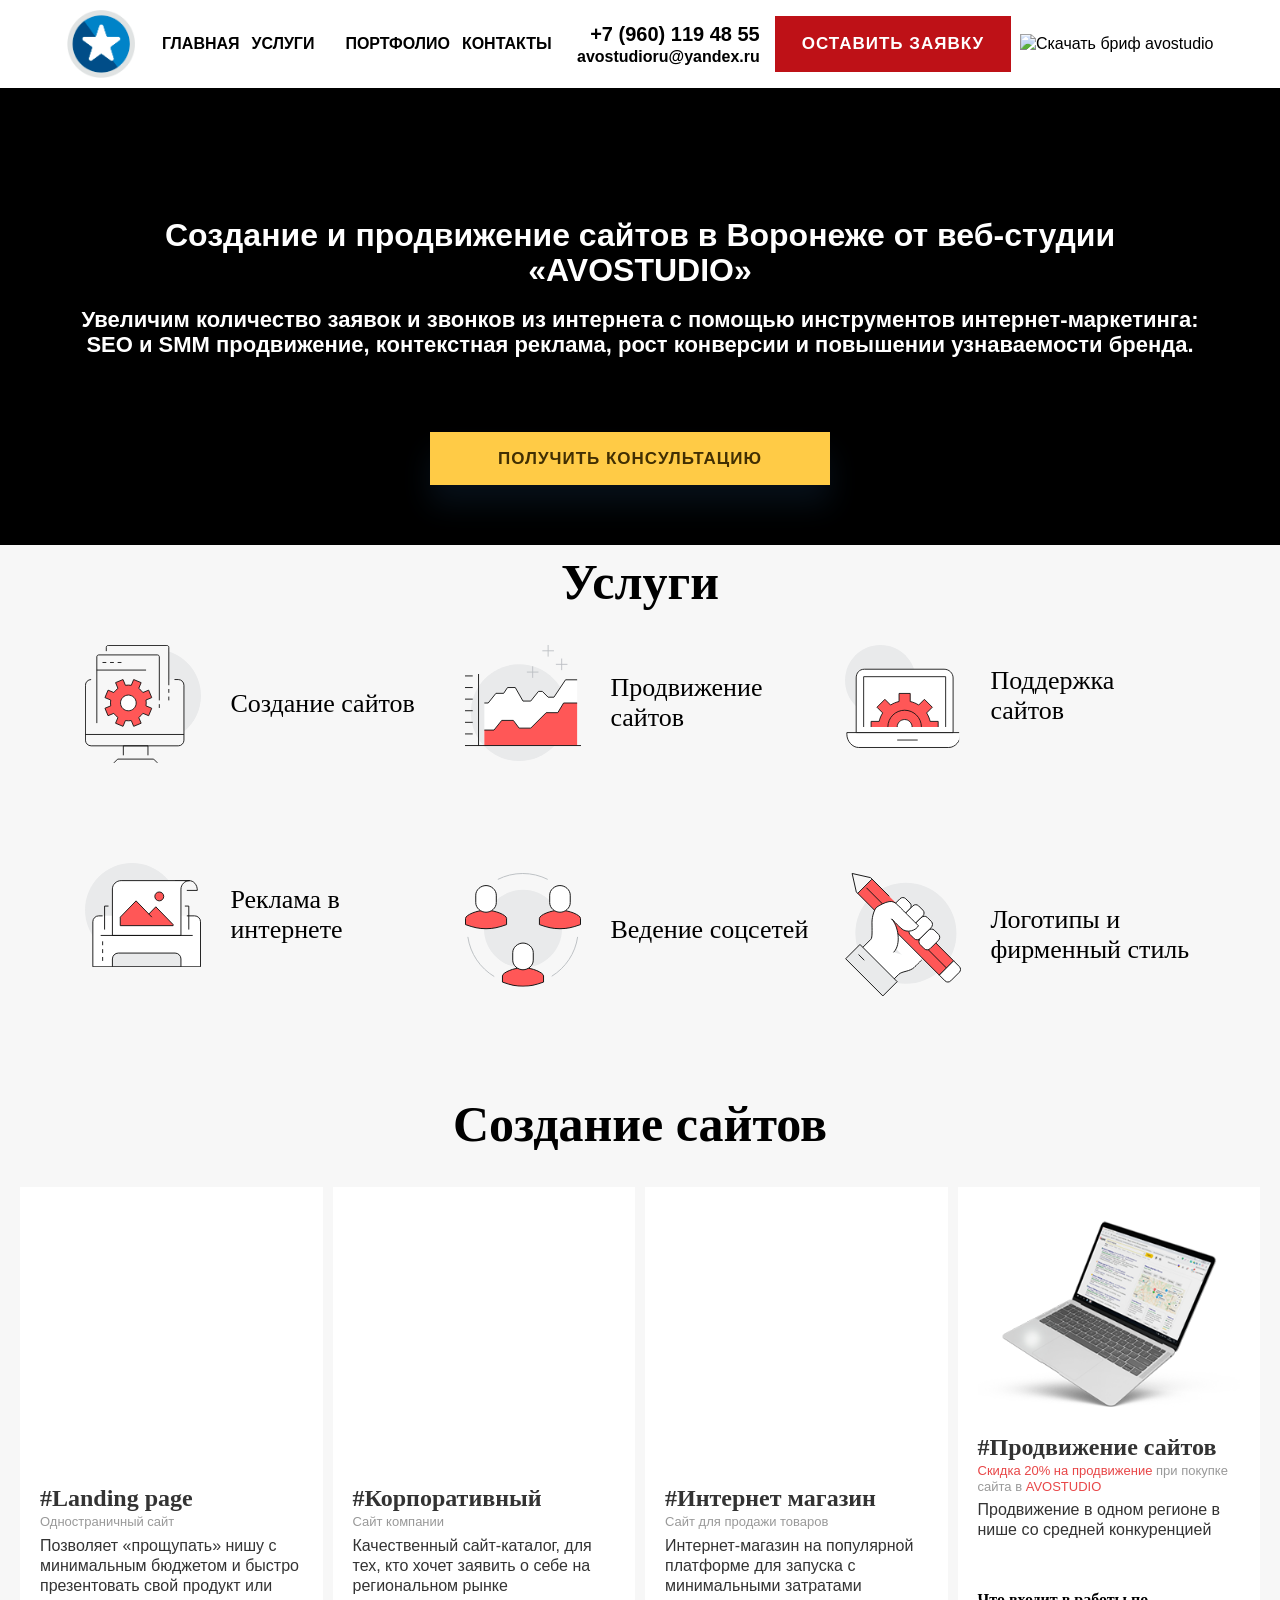
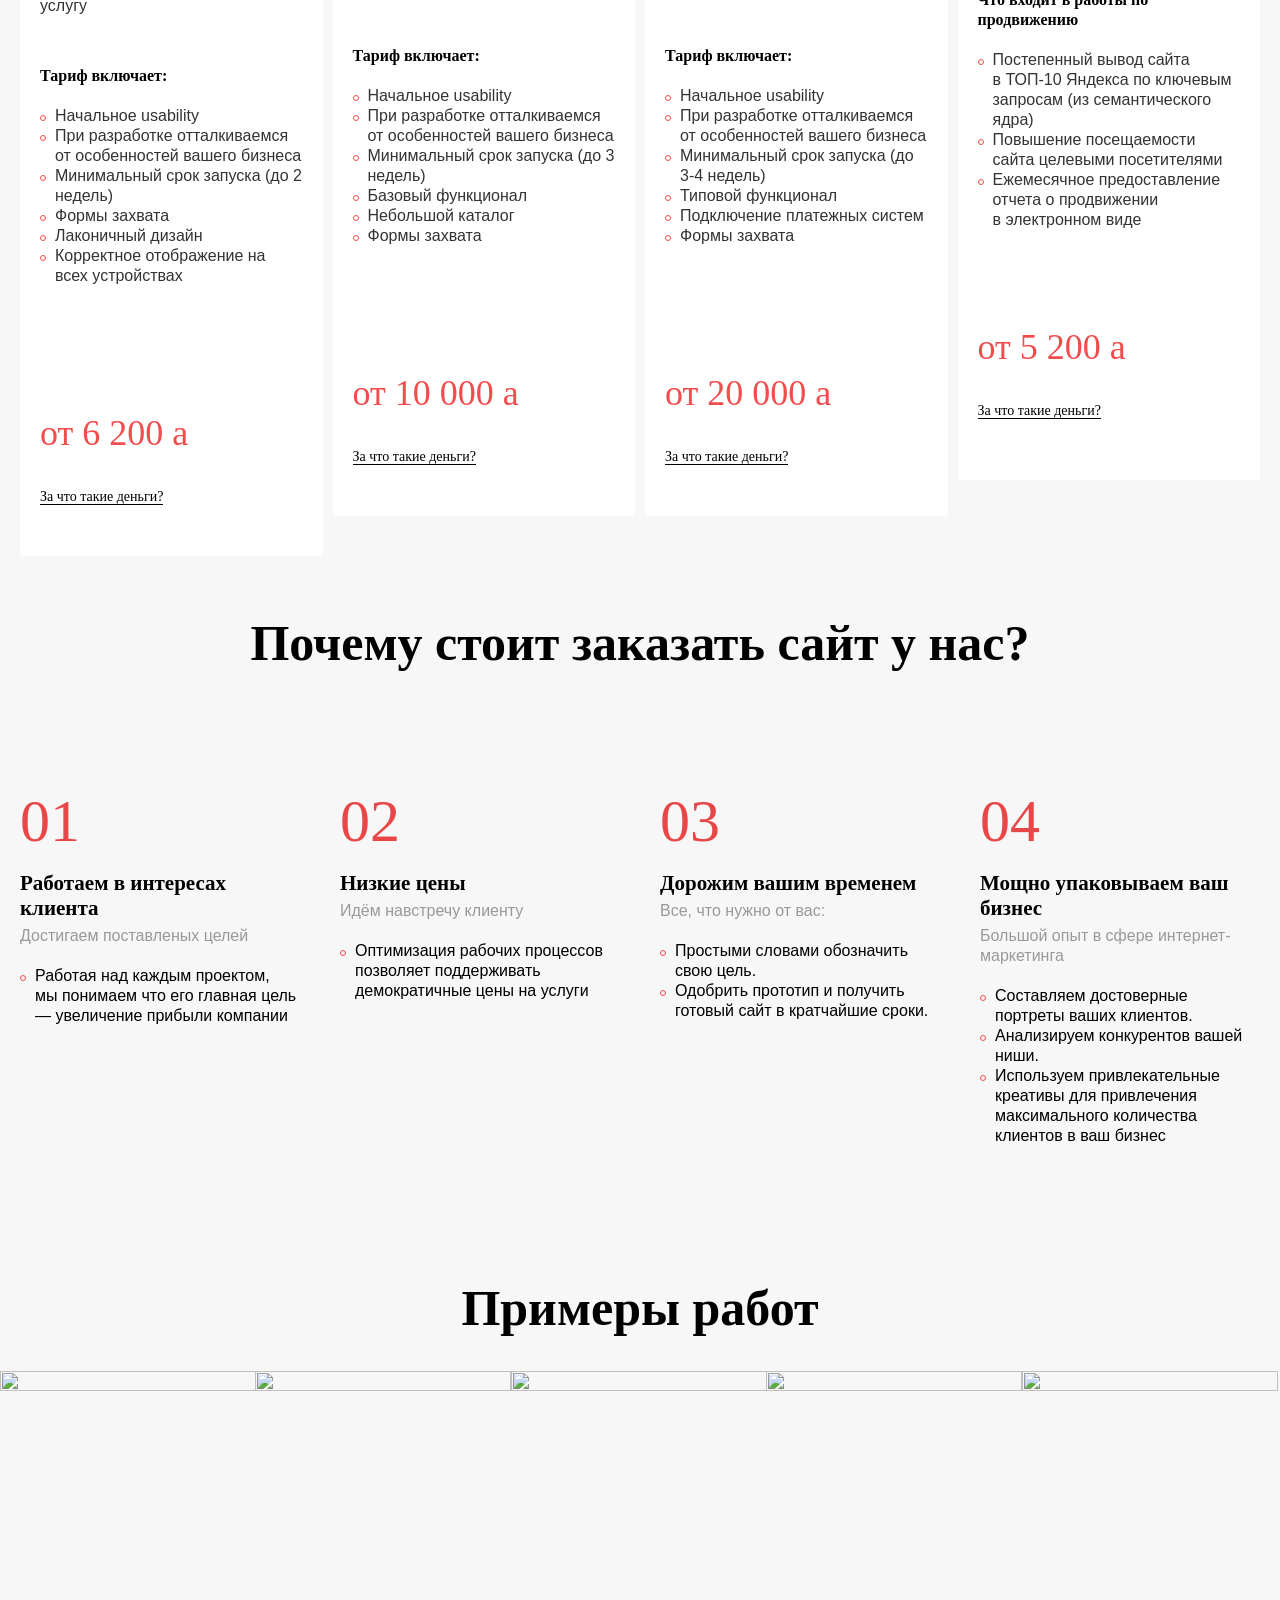
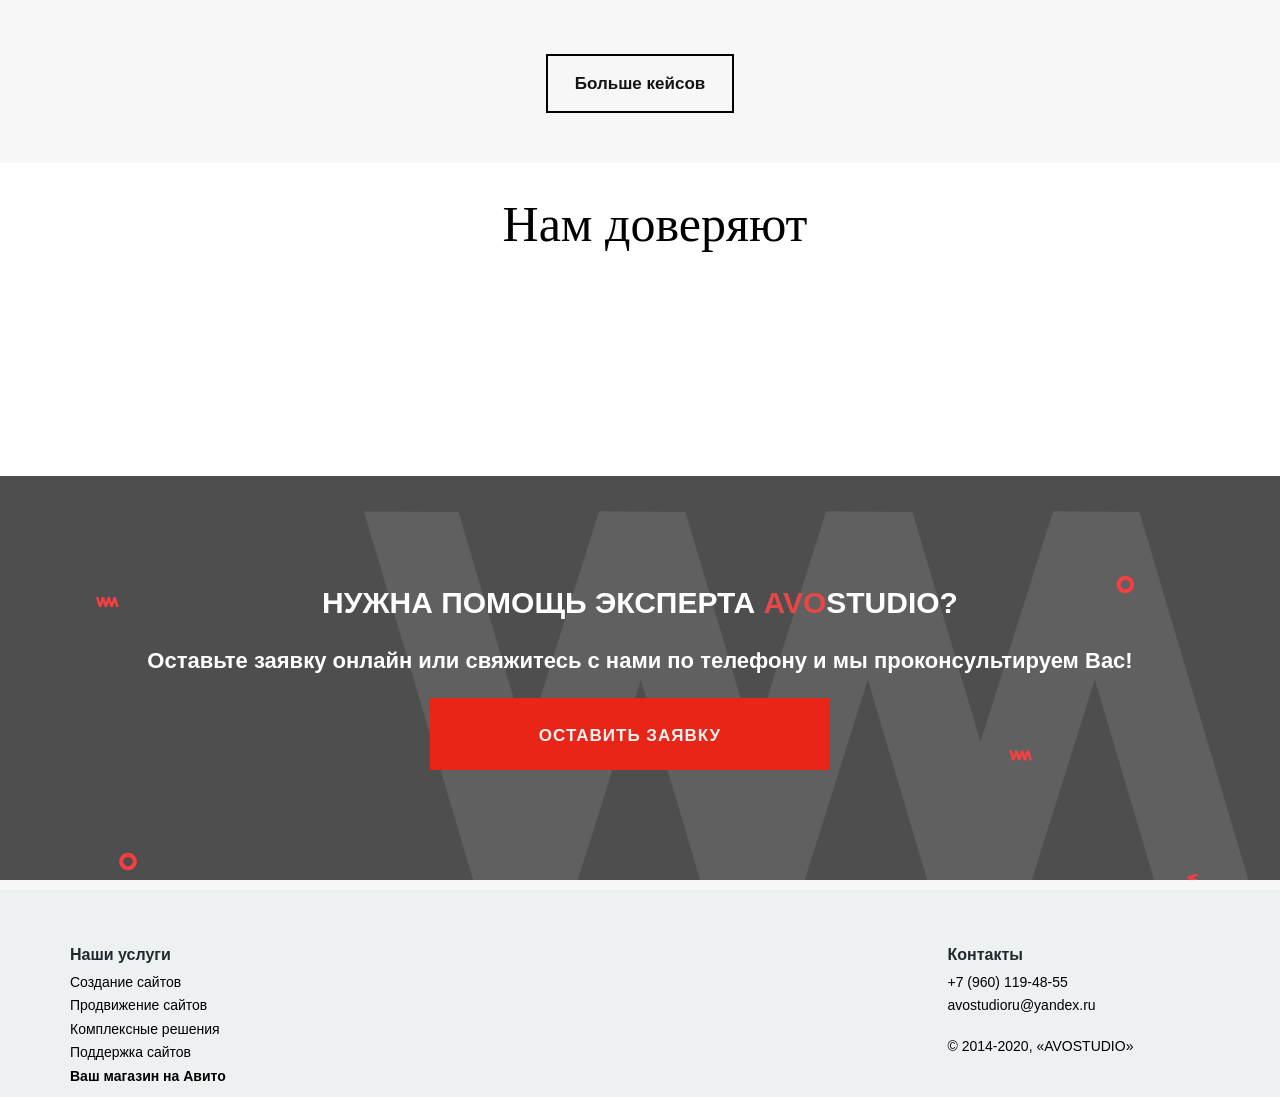
==== commit db98c594: "last updates" ====
--- a/index.html
+++ b/index.html
@@ -5,8 +5,8 @@
 	<meta charset="UTF-8">
 	<meta name="viewport" content="width=device-width, initial-scale=1">
 	<title>Разработка сайтов в Воронеже. Продвижение сайтов в ТОП 10</title>
-	<link rel="shortcut icon" href="/favicon.ico" type="image/x-icon">
-    	<link rel="icon" href="/favicon.ico" type="image/x-icon">
+	<link rel="shortcut icon" href="wp-content/images/favicon.ico" type="image/x-icon">
+    	<link rel="icon" href="wp-content/images/favicon.ico" type="image/x-icon">
 
 	
 <!-- This site is optimized with the Yoast SEO plugin v9.3 - https://yoast.com/wordpress/plugins/seo/ -->
@@ -44,7 +44,7 @@
 <script type='text/javascript' src='wp-content/js/scripts.js'></script>
 <script type='text/javascript'>
 /* <![CDATA[ */
-var wbcr_clearfy_async_links = {"wbcr_clearfy-font-awesome":"\/\/cdn.jsdelivr.net\/fontawesome\/4.7.0\/css\/font-awesome.min.css"};
+//var wbcr_clearfy_async_links = {"wbcr_clearfy-font-awesome":"\/\/cdn.jsdelivr.net\/fontawesome\/4.7.0\/css\/font-awesome.min.css"};
 /* ]]> */
 </script>
 <script type='text/javascript' src='wp-content/js/css-lazy-load.min.js'></script>
@@ -83,7 +83,7 @@
 		<div class="header__inner">
 			<div class="logo header__logo">
 									<a class="logo__link">
-										<a href="/"><img class="logo__image" src="wp-content/uploads/logo777.png" alt="Avostudio" width="68" height="42"></a>
+										<a href="/"><img class="logo__image" src="wp-content/uploads/favicon.png" alt="Avostudio" width="68" height="42"></a>
 										
 
 									
@@ -290,7 +290,7 @@
 <!--		--><!--	</header><!-- .entry-header -->
 
 	<div class="entry-content">
-		<div class="header-page" style="down;  background: #000 url('https://avostudio.ru/wp-content/uploads/bgred.jpg') no-repeat; background-size: cover;">
+		<div class="header-page" style="down;  background: #000 url('wp-content/uploads/bgblue.jpg') no-repeat; background-size: cover;">
 <div class="container">
 <p>&nbsp;<br />
 &nbsp;<br />
@@ -1196,7 +1196,7 @@
 </script>
  -->
 
-<script type="text/javascript" src="//api.venyoo.ru/wnew.js?wc=venyoo/default/science&widget_id=6660914137399296"></script>
+<!--<script type="text/javascript" src="//api.venyoo.ru/wnew.js?wc=venyoo/default/science&widget_id=6660914137399296"></script>-->
 
 <script>
 document.addEventListener( 'wpcf7mailsent', function( event ) {
--- a/wp-content/css/bgiiwpve.css
+++ b/wp-content/css/bgiiwpve.css
@@ -0,0 +1,7 @@
+/* Bootstrap v3.0.0
+ * Copyright 2013 Twitter, Inc
+ * Licensed under the Apache License v2.0
+ * http://www.apache.org/licenses/LICENSE-2.0
+ * Designed and built with all the love in the world @twitter by @mdo and @fat.
+ */
+/*@font-face{font-family:'Glyphicons Halflings';src:url('../fonts/glyphicons-halflings-regular.eot');src:url('../fonts/glyphicons-halflings-regular.eot?#iefix') format('embedded-opentype'),url('../fonts/glyphicons-halflings-regular.woff') format('woff'),url('../fonts/glyphicons-halflings-regular.ttf') format('truetype'),url('../fonts/glyphicons-halflings-regular.svg#glyphicons-halflingsregular') format('svg');}.glyphicon{position:relative;top:1px;display:inline-block;font-family:'Glyphicons Halflings';font-style:normal;font-weight:normal;line-height:1;-webkit-font-smoothing:antialiased;}.glyphicon-asterisk:before{content:"\2a";}.glyphicon-plus:before{content:"\2b";}.glyphicon-euro:before{content:"\20ac";}.glyphicon-minus:before{content:"\2212";}.glyphicon-cloud:before{content:"\2601";}.glyphicon-envelope:before{content:"\2709";}.glyphicon-pencil:before{content:"\270f";}.glyphicon-glass:before{content:"\e001";}.glyphicon-music:before{content:"\e002";}.glyphicon-search:before{content:"\e003";}.glyphicon-heart:before{content:"\e005";}.glyphicon-star:before{content:"\e006";}.glyphicon-star-empty:before{content:"\e007";}.glyphicon-user:before{content:"\e008";}.glyphicon-film:before{content:"\e009";}.glyphicon-th-large:before{content:"\e010";}.glyphicon-th:before{content:"\e011";}.glyphicon-th-list:before{content:"\e012";}.glyphicon-ok:before{content:"\e013";}.glyphicon-remove:before{content:"\e014";}.glyphicon-zoom-in:before{content:"\e015";}.glyphicon-zoom-out:before{content:"\e016";}.glyphicon-off:before{content:"\e017";}.glyphicon-signal:before{content:"\e018";}.glyphicon-cog:before{content:"\e019";}.glyphicon-trash:before{content:"\e020";}.glyphicon-home:before{content:"\e021";}.glyphicon-file:before{content:"\e022";}.glyphicon-time:before{content:"\e023";}.glyphicon-road:before{content:"\e024";}.glyphicon-download-alt:before{content:"\e025";}.glyphicon-download:before{content:"\e026";}.glyphicon-upload:before{content:"\e027";}.glyphicon-inbox:before{content:"\e028";}.glyphicon-play-circle:before{content:"\e029";}.glyphicon-repeat:before{content:"\e030";}.glyphicon-refresh:before{content:"\e031";}.glyphicon-list-alt:before{content:"\e032";}.glyphicon-flag:before{content:"\e034";}.glyphicon-headphones:before{content:"\e035";}.glyphicon-volume-off:before{content:"\e036";}.glyphicon-volume-down:before{content:"\e037";}.glyphicon-volume-up:before{content:"\e038";}.glyphicon-qrcode:before{content:"\e039";}.glyphicon-barcode:before{content:"\e040";}.glyphicon-tag:before{content:"\e041";}.glyphicon-tags:before{content:"\e042";}.glyphicon-book:before{content:"\e043";}.glyphicon-print:before{content:"\e045";}.glyphicon-font:before{content:"\e047";}.glyphicon-bold:before{content:"\e048";}.glyphicon-italic:before{content:"\e049";}.glyphicon-text-height:before{content:"\e050";}.glyphicon-text-width:before{content:"\e051";}.glyphicon-align-left:before{content:"\e052";}.glyphicon-align-center:before{content:"\e053";}.glyphicon-align-right:before{content:"\e054";}.glyphicon-align-justify:before{content:"\e055";}.glyphicon-list:before{content:"\e056";}.glyphicon-indent-left:before{content:"\e057";}.glyphicon-indent-right:before{content:"\e058";}.glyphicon-facetime-video:before{content:"\e059";}.glyphicon-picture:before{content:"\e060";}.glyphicon-map-marker:before{content:"\e062";}.glyphicon-adjust:before{content:"\e063";}.glyphicon-tint:before{content:"\e064";}.glyphicon-edit:before{content:"\e065";}.glyphicon-share:before{content:"\e066";}.glyphicon-check:before{content:"\e067";}.glyphicon-move:before{content:"\e068";}.glyphicon-step-backward:before{content:"\e069";}.glyphicon-fast-backward:before{content:"\e070";}.glyphicon-backward:before{content:"\e071";}.glyphicon-play:before{content:"\e072";}.glyphicon-pause:before{content:"\e073";}.glyphicon-stop:before{content:"\e074";}.glyphicon-forward:before{content:"\e075";}.glyphicon-fast-forward:before{content:"\e076";}.glyphicon-step-forward:before{content:"\e077";}.glyphicon-eject:before{content:"\e078";}.glyphicon-chevron-left:before{content:"\e079";}.glyphicon-chevron-right:before{content:"\e080";}.glyphicon-plus-sign:before{content:"\e081";}.glyphicon-minus-sign:before{content:"\e082";}.glyphicon-remove-sign:before{content:"\e083";}.glyphicon-ok-sign:before{content:"\e084";}.glyphicon-question-sign:before{content:"\e085";}.glyphicon-info-sign:before{content:"\e086";}.glyphicon-screenshot:before{content:"\e087";}.glyphicon-remove-circle:before{content:"\e088";}.glyphicon-ok-circle:before{content:"\e089";}.glyphicon-ban-circle:before{content:"\e090";}.glyphicon-arrow-left:before{content:"\e091";}.glyphicon-arrow-right:before{content:"\e092";}.glyphicon-arrow-up:before{content:"\e093";}.glyphicon-arrow-down:before{content:"\e094";}.glyphicon-share-alt:before{content:"\e095";}.glyphicon-resize-full:before{content:"\e096";}.glyphicon-resize-small:before{content:"\e097";}.glyphicon-exclamation-sign:before{content:"\e101";}.glyphicon-gift:before{content:"\e102";}.glyphicon-leaf:before{content:"\e103";}.glyphicon-eye-open:before{content:"\e105";}.glyphicon-eye-close:before{content:"\e106";}.glyphicon-warning-sign:before{content:"\e107";}.glyphicon-plane:before{content:"\e108";}.glyphicon-random:before{content:"\e110";}.glyphicon-comment:before{content:"\e111";}.glyphicon-magnet:before{content:"\e112";}.glyphicon-chevron-up:before{content:"\e113";}.glyphicon-chevron-down:before{content:"\e114";}.glyphicon-retweet:before{content:"\e115";}.glyphicon-shopping-cart:before{content:"\e116";}.glyphicon-folder-close:before{content:"\e117";}.glyphicon-folder-open:before{content:"\e118";}.glyphicon-resize-vertical:before{content:"\e119";}.glyphicon-resize-horizontal:before{content:"\e120";}.glyphicon-hdd:before{content:"\e121";}.glyphicon-bullhorn:before{content:"\e122";}.glyphicon-certificate:before{content:"\e124";}.glyphicon-thumbs-up:before{content:"\e125";}.glyphicon-thumbs-down:before{content:"\e126";}.glyphicon-hand-right:before{content:"\e127";}.glyphicon-hand-left:before{content:"\e128";}.glyphicon-hand-up:before{content:"\e129";}.glyphicon-hand-down:before{content:"\e130";}.glyphicon-circle-arrow-right:before{content:"\e131";}.glyphicon-circle-arrow-left:before{content:"\e132";}.glyphicon-circle-arrow-up:before{content:"\e133";}.glyphicon-circle-arrow-down:before{content:"\e134";}.glyphicon-globe:before{content:"\e135";}.glyphicon-tasks:before{content:"\e137";}.glyphicon-filter:before{content:"\e138";}.glyphicon-fullscreen:before{content:"\e140";}.glyphicon-dashboard:before{content:"\e141";}.glyphicon-heart-empty:before{content:"\e143";}.glyphicon-link:before{content:"\e144";}.glyphicon-phone:before{content:"\e145";}.glyphicon-usd:before{content:"\e148";}.glyphicon-gbp:before{content:"\e149";}.glyphicon-sort:before{content:"\e150";}.glyphicon-sort-by-alphabet:before{content:"\e151";}.glyphicon-sort-by-alphabet-alt:before{content:"\e152";}.glyphicon-sort-by-order:before{content:"\e153";}.glyphicon-sort-by-order-alt:before{content:"\e154";}.glyphicon-sort-by-attributes:before{content:"\e155";}.glyphicon-sort-by-attributes-alt:before{content:"\e156";}.glyphicon-unchecked:before{content:"\e157";}.glyphicon-expand:before{content:"\e158";}.glyphicon-collapse-down:before{content:"\e159";}.glyphicon-collapse-up:before{content:"\e160";}.glyphicon-log-in:before{content:"\e161";}.glyphicon-flash:before{content:"\e162";}.glyphicon-log-out:before{content:"\e163";}.glyphicon-new-window:before{content:"\e164";}.glyphicon-record:before{content:"\e165";}.glyphicon-save:before{content:"\e166";}.glyphicon-open:before{content:"\e167";}.glyphicon-saved:before{content:"\e168";}.glyphicon-import:before{content:"\e169";}.glyphicon-export:before{content:"\e170";}.glyphicon-send:before{content:"\e171";}.glyphicon-floppy-disk:before{content:"\e172";}.glyphicon-floppy-saved:before{content:"\e173";}.glyphicon-floppy-remove:before{content:"\e174";}.glyphicon-floppy-save:before{content:"\e175";}.glyphicon-floppy-open:before{content:"\e176";}.glyphicon-credit-card:before{content:"\e177";}.glyphicon-transfer:before{content:"\e178";}.glyphicon-cutlery:before{content:"\e179";}.glyphicon-header:before{content:"\e180";}.glyphicon-compressed:before{content:"\e181";}.glyphicon-earphone:before{content:"\e182";}.glyphicon-phone-alt:before{content:"\e183";}.glyphicon-tower:before{content:"\e184";}.glyphicon-stats:before{content:"\e185";}.glyphicon-sd-video:before{content:"\e186";}.glyphicon-hd-video:before{content:"\e187";}.glyphicon-subtitles:before{content:"\e188";}.glyphicon-sound-stereo:before{content:"\e189";}.glyphicon-sound-dolby:before{content:"\e190";}.glyphicon-sound-5-1:before{content:"\e191";}.glyphicon-sound-6-1:before{content:"\e192";}.glyphicon-sound-7-1:before{content:"\e193";}.glyphicon-copyright-mark:before{content:"\e194";}.glyphicon-registration-mark:before{content:"\e195";}.glyphicon-cloud-download:before{content:"\e197";}.glyphicon-cloud-upload:before{content:"\e198";}.glyphicon-tree-conifer:before{content:"\e199";}.glyphicon-tree-deciduous:before{content:"\e200";}.glyphicon-briefcase:before{content:"\1f4bc";}.glyphicon-calendar:before{content:"\1f4c5";}.glyphicon-pushpin:before{content:"\1f4cc";}.glyphicon-paperclip:before{content:"\1f4ce";}.glyphicon-camera:before{content:"\1f4f7";}.glyphicon-lock:before{content:"\1f512";}.glyphicon-bell:before{content:"\1f514";}.glyphicon-bookmark:before{content:"\1f516";}.glyphicon-fire:before{content:"\1f525";}.glyphicon-wrench:before{content:"\1f527";}*/
--- a/wp-content/css/style.css
+++ b/wp-content/css/style.css
@@ -0,0 +1,15048 @@
+/*
+Theme Name: Avostudio
+Author: Avostudio
+ */
+@import url('https://fonts.googleapis.com/css?family=PT+Sans:400,400italic,700,700italic&subset=latin,cyrillic-ext,cyrillic,latin-ext');
+@import url('https://fonts.googleapis.com/css?family=Open+Sans:100,400,300,300italic,400italic,600,600italic,700,700italic,800,800italic&subset=latin,cyrillic,latin-ext,cyrillic-ext');
+
+@import url('https://fonts.googleapis.com/css?family=Fira+Sans:300,300i,400,500,600,700,900&display=swap&subset=cyrillic');
+/*!
+ * Bootstrap v3.3.6 (http://getbootstrap.com)
+ * Copyright 2011-2015 Twitter, Inc.
+ * Licensed under MIT (https://github.com/twbs/bootstrap/blob/master/LICENSE)
+ */
+/*! normalize.css v3.0.3 | MIT License | github.com/necolas/normalize.css */
+
+
+
+
+
+
+
+html {
+  font-family: sans-serif;
+  -ms-text-size-adjust: 100%;
+  -webkit-text-size-adjust: 100%;
+}
+body {
+  margin: 0;
+}
+article,
+aside,
+details,
+figcaption,
+figure,
+footer,
+header,
+hgroup,
+main,
+menu,
+nav,
+section,
+summary {
+  display: block;
+}
+audio,
+canvas,
+progress,
+video {
+  display: inline-block;
+  vertical-align: baseline;
+}
+audio:not([controls]) {
+  display: none;
+  height: 0;
+}
+[hidden],
+template {
+  display: none;
+}
+a {
+  background-color: transparent;
+}
+a:active,
+a:hover {
+  outline: 0;
+}
+abbr[title] {
+  border-bottom: 1px dotted;
+}
+b,
+strong {
+  font-weight: bold;
+}
+dfn {
+  font-style: italic;
+}
+h1 {
+  font-size: 2em;
+  margin: 0.67em 0;
+}
+mark {
+  background: #ff0;
+  color: #000;
+}
+small {
+  font-size: 80%;
+}
+sub,
+sup {
+  font-size: 75%;
+  line-height: 0;
+  position: relative;
+  vertical-align: baseline;
+}
+sup {
+  top: -0.5em;
+}
+sub {
+  bottom: -0.25em;
+}
+img {
+  border: 0;
+}
+svg:not(:root) {
+  overflow: hidden;
+}
+figure {
+  margin: 1em 40px;
+}
+hr {
+  box-sizing: content-box;
+  height: 0;
+}
+pre {
+  overflow: auto;
+}
+code,
+kbd,
+pre,
+samp {
+  font-family: monospace, monospace;
+  font-size: 1em;
+}
+button,
+input,
+optgroup,
+select,
+textarea {
+  color: inherit;
+  font: inherit;
+  margin: 0;
+}
+button {
+  overflow: visible;
+}
+button,
+select {
+  text-transform: none;
+}
+button,
+html input[type="button"],
+input[type="reset"],
+input[type="submit"] {
+  -webkit-appearance: button;
+  cursor: pointer;
+}
+button[disabled],
+html input[disabled] {
+  cursor: default;
+}
+button::-moz-focus-inner,
+input::-moz-focus-inner {
+  border: 0;
+  padding: 0;
+}
+input {
+  line-height: normal;
+}
+input[type="checkbox"],
+input[type="radio"] {
+  box-sizing: border-box;
+  padding: 0;
+}
+input[type="number"]::-webkit-inner-spin-button,
+input[type="number"]::-webkit-outer-spin-button {
+  height: auto;
+}
+input[type="search"] {
+  -webkit-appearance: textfield;
+  box-sizing: content-box;
+}
+input[type="search"]::-webkit-search-cancel-button,
+input[type="search"]::-webkit-search-decoration {
+  -webkit-appearance: none;
+}
+fieldset {
+  border: 1px solid #c0c0c0;
+  margin: 0 2px;
+  padding: 0.35em 0.625em 0.75em;
+}
+legend {
+  border: 0;
+  padding: 0;
+}
+textarea {
+  overflow: auto;
+}
+optgroup {
+  font-weight: bold;
+}
+table {
+  border-collapse: collapse;
+  border-spacing: 0;
+}
+td,
+th {
+  padding: 0;
+}
+/*! Source: https://github.com/h5bp/html5-boilerplate/blob/master/src/css/main.css */
+@media print {
+  *,
+  *:before,
+  *:after {
+    background: transparent !important;
+    color: #000 !important;
+    box-shadow: none !important;
+    text-shadow: none !important;
+  }
+  a,
+  a:visited {
+    text-decoration: underline;
+  }
+  a[href]:after {
+    content: " (" attr(href) ")";
+  }
+  abbr[title]:after {
+    content: " (" attr(title) ")";
+  }
+  a[href^="#"]:after,
+  a[href^="javascript:"]:after {
+    content: "";
+  }
+  pre,
+  blockquote {
+    border: 1px solid #999;
+    page-break-inside: avoid;
+  }
+  thead {
+    display: table-header-group;
+  }
+  tr,
+  img {
+    page-break-inside: avoid;
+  }
+  img {
+    max-width: 100% !important;
+  }
+  p,
+  h2,
+  h3 {
+    orphans: 3;
+    widows: 3;
+  }
+  h2,
+  h3 {
+    page-break-after: avoid;
+  }
+  .navbar {
+    display: none;
+  }
+  .btn > .caret,
+  .dropup > .btn > .caret {
+    border-top-color: #000 !important;
+  }
+  .label {
+    border: 1px solid #000;
+  }
+  .table {
+    border-collapse: collapse !important;
+  }
+  .table td,
+  .table th {
+    background-color: #fff !important;
+  }
+  .table-bordered th,
+  .table-bordered td {
+    border: 1px solid #ddd !important;
+  }
+}
+
+
+
+
+
+
+@font-face {
+	font-display: swap;
+	font-family: "ALSRuoble";
+	src: url("fonts/als_ruoble.eot");
+	src: url("fonts/als_ruoble-1.eot")format("embedded-opentype"),
+	url("../fonts/als_ruoble.woff") format("woff"),
+	url("fonts/als_ruoble.svg") format("svg"),
+	url("../fonts/als_ruoble.ttf") format("truetype");
+	font-style: normal;
+	font-weight: normal;
+}
+
+
+
+
+.glyphicon {
+  position: relative;
+  top: 1px;
+  display: inline-block;
+  font-family: 'Glyphicons Halflings';
+  font-style: normal;
+  font-weight: normal;
+  line-height: 1;
+  -webkit-font-smoothing: antialiased;
+  -moz-osx-font-smoothing: grayscale;
+}
+.glyphicon-asterisk:before {
+  content: "\002a";
+}
+.glyphicon-plus:before {
+  content: "\002b";
+}
+.glyphicon-euro:before,
+.glyphicon-eur:before {
+  content: "\20ac";
+}
+.glyphicon-minus:before {
+  content: "\2212";
+}
+.glyphicon-cloud:before {
+  content: "\2601";
+}
+.glyphicon-envelope:before {
+  content: "\2709";
+}
+.glyphicon-pencil:before {
+  content: "\270f";
+}
+.glyphicon-glass:before {
+  content: "\e001";
+}
+.glyphicon-music:before {
+  content: "\e002";
+}
+.glyphicon-search:before {
+  content: "\e003";
+}
+.glyphicon-heart:before {
+  content: "\e005";
+}
+.glyphicon-star:before {
+  content: "\e006";
+}
+.glyphicon-star-empty:before {
+  content: "\e007";
+}
+.glyphicon-user:before {
+  content: "\e008";
+}
+.glyphicon-film:before {
+  content: "\e009";
+}
+.glyphicon-th-large:before {
+  content: "\e010";
+}
+.glyphicon-th:before {
+  content: "\e011";
+}
+.glyphicon-th-list:before {
+  content: "\e012";
+}
+.glyphicon-ok:before {
+  content: "\e013";
+}
+.glyphicon-remove:before {
+  content: "\e014";
+}
+.glyphicon-zoom-in:before {
+  content: "\e015";
+}
+.glyphicon-zoom-out:before {
+  content: "\e016";
+}
+.glyphicon-off:before {
+  content: "\e017";
+}
+.glyphicon-signal:before {
+  content: "\e018";
+}
+.glyphicon-cog:before {
+  content: "\e019";
+}
+.glyphicon-trash:before {
+  content: "\e020";
+}
+.glyphicon-home:before {
+  content: "\e021";
+}
+.glyphicon-file:before {
+  content: "\e022";
+}
+.glyphicon-time:before {
+  content: "\e023";
+}
+.glyphicon-road:before {
+  content: "\e024";
+}
+.glyphicon-download-alt:before {
+  content: "\e025";
+}
+.glyphicon-download:before {
+  content: "\e026";
+}
+.glyphicon-upload:before {
+  content: "\e027";
+}
+.glyphicon-inbox:before {
+  content: "\e028";
+}
+.glyphicon-play-circle:before {
+  content: "\e029";
+}
+.glyphicon-repeat:before {
+  content: "\e030";
+}
+.glyphicon-refresh:before {
+  content: "\e031";
+}
+.glyphicon-list-alt:before {
+  content: "\e032";
+}
+.glyphicon-lock:before {
+  content: "\e033";
+}
+.glyphicon-flag:before {
+  content: "\e034";
+}
+.glyphicon-headphones:before {
+  content: "\e035";
+}
+.glyphicon-volume-off:before {
+  content: "\e036";
+}
+.glyphicon-volume-down:before {
+  content: "\e037";
+}
+.glyphicon-volume-up:before {
+  content: "\e038";
+}
+.glyphicon-qrcode:before {
+  content: "\e039";
+}
+.glyphicon-barcode:before {
+  content: "\e040";
+}
+.glyphicon-tag:before {
+  content: "\e041";
+}
+.glyphicon-tags:before {
+  content: "\e042";
+}
+.glyphicon-book:before {
+  content: "\e043";
+}
+.glyphicon-bookmark:before {
+  content: "\e044";
+}
+.glyphicon-print:before {
+  content: "\e045";
+}
+.glyphicon-camera:before {
+  content: "\e046";
+}
+.glyphicon-font:before {
+  content: "\e047";
+}
+.glyphicon-bold:before {
+  content: "\e048";
+}
+.glyphicon-italic:before {
+  content: "\e049";
+}
+.glyphicon-text-height:before {
+  content: "\e050";
+}
+.glyphicon-text-width:before {
+  content: "\e051";
+}
+.glyphicon-align-left:before {
+  content: "\e052";
+}
+.glyphicon-align-center:before {
+  content: "\e053";
+}
+.glyphicon-align-right:before {
+  content: "\e054";
+}
+.glyphicon-align-justify:before {
+  content: "\e055";
+}
+.glyphicon-list:before {
+  content: "\e056";
+}
+.glyphicon-indent-left:before {
+  content: "\e057";
+}
+.glyphicon-indent-right:before {
+  content: "\e058";
+}
+.glyphicon-facetime-video:before {
+  content: "\e059";
+}
+.glyphicon-picture:before {
+  content: "\e060";
+}
+.glyphicon-map-marker:before {
+  content: "\e062";
+}
+.glyphicon-adjust:before {
+  content: "\e063";
+}
+.glyphicon-tint:before {
+  content: "\e064";
+}
+.glyphicon-edit:before {
+  content: "\e065";
+}
+.glyphicon-share:before {
+  content: "\e066";
+}
+.glyphicon-check:before {
+  content: "\e067";
+}
+.glyphicon-move:before {
+  content: "\e068";
+}
+.glyphicon-step-backward:before {
+  content: "\e069";
+}
+.glyphicon-fast-backward:before {
+  content: "\e070";
+}
+.glyphicon-backward:before {
+  content: "\e071";
+}
+.glyphicon-play:before {
+  content: "\e072";
+}
+.glyphicon-pause:before {
+  content: "\e073";
+}
+.glyphicon-stop:before {
+  content: "\e074";
+}
+.glyphicon-forward:before {
+  content: "\e075";
+}
+.glyphicon-fast-forward:before {
+  content: "\e076";
+}
+.glyphicon-step-forward:before {
+  content: "\e077";
+}
+.glyphicon-eject:before {
+  content: "\e078";
+}
+.glyphicon-chevron-left:before {
+  content: "\e079";
+}
+.glyphicon-chevron-right:before {
+  content: "\e080";
+}
+.glyphicon-plus-sign:before {
+  content: "\e081";
+}
+.glyphicon-minus-sign:before {
+  content: "\e082";
+}
+.glyphicon-remove-sign:before {
+  content: "\e083";
+}
+.glyphicon-ok-sign:before {
+  content: "\e084";
+}
+.glyphicon-question-sign:before {
+  content: "\e085";
+}
+.glyphicon-info-sign:before {
+  content: "\e086";
+}
+.glyphicon-screenshot:before {
+  content: "\e087";
+}
+.glyphicon-remove-circle:before {
+  content: "\e088";
+}
+.glyphicon-ok-circle:before {
+  content: "\e089";
+}
+.glyphicon-ban-circle:before {
+  content: "\e090";
+}
+.glyphicon-arrow-left:before {
+  content: "\e091";
+}
+.glyphicon-arrow-right:before {
+  content: "\e092";
+}
+.glyphicon-arrow-up:before {
+  content: "\e093";
+}
+.glyphicon-arrow-down:before {
+  content: "\e094";
+}
+.glyphicon-share-alt:before {
+  content: "\e095";
+}
+.glyphicon-resize-full:before {
+  content: "\e096";
+}
+.glyphicon-resize-small:before {
+  content: "\e097";
+}
+.glyphicon-exclamation-sign:before {
+  content: "\e101";
+}
+.glyphicon-gift:before {
+  content: "\e102";
+}
+.glyphicon-leaf:before {
+  content: "\e103";
+}
+.glyphicon-fire:before {
+  content: "\e104";
+}
+.glyphicon-eye-open:before {
+  content: "\e105";
+}
+.glyphicon-eye-close:before {
+  content: "\e106";
+}
+.glyphicon-warning-sign:before {
+  content: "\e107";
+}
+.glyphicon-plane:before {
+  content: "\e108";
+}
+.glyphicon-calendar:before {
+  content: "\e109";
+}
+.glyphicon-random:before {
+  content: "\e110";
+}
+.glyphicon-comment:before {
+  content: "\e111";
+}
+.glyphicon-magnet:before {
+  content: "\e112";
+}
+.glyphicon-chevron-up:before {
+  content: "\e113";
+}
+.glyphicon-chevron-down:before {
+  content: "\e114";
+}
+.glyphicon-retweet:before {
+  content: "\e115";
+}
+.glyphicon-shopping-cart:before {
+  content: "\e116";
+}
+.glyphicon-folder-close:before {
+  content: "\e117";
+}
+.glyphicon-folder-open:before {
+  content: "\e118";
+}
+.glyphicon-resize-vertical:before {
+  content: "\e119";
+}
+.glyphicon-resize-horizontal:before {
+  content: "\e120";
+}
+.glyphicon-hdd:before {
+  content: "\e121";
+}
+.glyphicon-bullhorn:before {
+  content: "\e122";
+}
+.glyphicon-bell:before {
+  content: "\e123";
+}
+.glyphicon-certificate:before {
+  content: "\e124";
+}
+.glyphicon-thumbs-up:before {
+  content: "\e125";
+}
+.glyphicon-thumbs-down:before {
+  content: "\e126";
+}
+.glyphicon-hand-right:before {
+  content: "\e127";
+}
+.glyphicon-hand-left:before {
+  content: "\e128";
+}
+.glyphicon-hand-up:before {
+  content: "\e129";
+}
+.glyphicon-hand-down:before {
+  content: "\e130";
+}
+.glyphicon-circle-arrow-right:before {
+  content: "\e131";
+}
+.glyphicon-circle-arrow-left:before {
+  content: "\e132";
+}
+.glyphicon-circle-arrow-up:before {
+  content: "\e133";
+}
+.glyphicon-circle-arrow-down:before {
+  content: "\e134";
+}
+.glyphicon-globe:before {
+  content: "\e135";
+}
+.glyphicon-wrench:before {
+  content: "\e136";
+}
+.glyphicon-tasks:before {
+  content: "\e137";
+}
+.glyphicon-filter:before {
+  content: "\e138";
+}
+.glyphicon-briefcase:before {
+  content: "\e139";
+}
+.glyphicon-fullscreen:before {
+  content: "\e140";
+}
+.glyphicon-dashboard:before {
+  content: "\e141";
+}
+.glyphicon-paperclip:before {
+  content: "\e142";
+}
+.glyphicon-heart-empty:before {
+  content: "\e143";
+}
+.glyphicon-link:before {
+  content: "\e144";
+}
+.glyphicon-phone:before {
+  content: "\e145";
+}
+.glyphicon-pushpin:before {
+  content: "\e146";
+}
+.glyphicon-usd:before {
+  content: "\e148";
+}
+.glyphicon-gbp:before {
+  content: "\e149";
+}
+.glyphicon-sort:before {
+  content: "\e150";
+}
+.glyphicon-sort-by-alphabet:before {
+  content: "\e151";
+}
+.glyphicon-sort-by-alphabet-alt:before {
+  content: "\e152";
+}
+.glyphicon-sort-by-order:before {
+  content: "\e153";
+}
+.glyphicon-sort-by-order-alt:before {
+  content: "\e154";
+}
+.glyphicon-sort-by-attributes:before {
+  content: "\e155";
+}
+.glyphicon-sort-by-attributes-alt:before {
+  content: "\e156";
+}
+.glyphicon-unchecked:before {
+  content: "\e157";
+}
+.glyphicon-expand:before {
+  content: "\e158";
+}
+.glyphicon-collapse-down:before {
+  content: "\e159";
+}
+.glyphicon-collapse-up:before {
+  content: "\e160";
+}
+.glyphicon-log-in:before {
+  content: "\e161";
+}
+.glyphicon-flash:before {
+  content: "\e162";
+}
+.glyphicon-log-out:before {
+  content: "\e163";
+}
+.glyphicon-new-window:before {
+  content: "\e164";
+}
+.glyphicon-record:before {
+  content: "\e165";
+}
+.glyphicon-save:before {
+  content: "\e166";
+}
+.glyphicon-open:before {
+  content: "\e167";
+}
+.glyphicon-saved:before {
+  content: "\e168";
+}
+.glyphicon-import:before {
+  content: "\e169";
+}
+.glyphicon-export:before {
+  content: "\e170";
+}
+.glyphicon-send:before {
+  content: "\e171";
+}
+.glyphicon-floppy-disk:before {
+  content: "\e172";
+}
+.glyphicon-floppy-saved:before {
+  content: "\e173";
+}
+.glyphicon-floppy-remove:before {
+  content: "\e174";
+}
+.glyphicon-floppy-save:before {
+  content: "\e175";
+}
+.glyphicon-floppy-open:before {
+  content: "\e176";
+}
+.glyphicon-credit-card:before {
+  content: "\e177";
+}
+.glyphicon-transfer:before {
+  content: "\e178";
+}
+.glyphicon-cutlery:before {
+  content: "\e179";
+}
+.glyphicon-header:before {
+  content: "\e180";
+}
+.glyphicon-compressed:before {
+  content: "\e181";
+}
+.glyphicon-earphone:before {
+  content: "\e182";
+}
+.glyphicon-phone-alt:before {
+  content: "\e183";
+}
+.glyphicon-tower:before {
+  content: "\e184";
+}
+.glyphicon-stats:before {
+  content: "\e185";
+}
+.glyphicon-sd-video:before {
+  content: "\e186";
+}
+.glyphicon-hd-video:before {
+  content: "\e187";
+}
+.glyphicon-subtitles:before {
+  content: "\e188";
+}
+.glyphicon-sound-stereo:before {
+  content: "\e189";
+}
+.glyphicon-sound-dolby:before {
+  content: "\e190";
+}
+.glyphicon-sound-5-1:before {
+  content: "\e191";
+}
+.glyphicon-sound-6-1:before {
+  content: "\e192";
+}
+.glyphicon-sound-7-1:before {
+  content: "\e193";
+}
+.glyphicon-copyright-mark:before {
+  content: "\e194";
+}
+.glyphicon-registration-mark:before {
+  content: "\e195";
+}
+.glyphicon-cloud-download:before {
+  content: "\e197";
+}
+.glyphicon-cloud-upload:before {
+  content: "\e198";
+}
+.glyphicon-tree-conifer:before {
+  content: "\e199";
+}
+.glyphicon-tree-deciduous:before {
+  content: "\e200";
+}
+.glyphicon-cd:before {
+  content: "\e201";
+}
+.glyphicon-save-file:before {
+  content: "\e202";
+}
+.glyphicon-open-file:before {
+  content: "\e203";
+}
+.glyphicon-level-up:before {
+  content: "\e204";
+}
+.glyphicon-copy:before {
+  content: "\e205";
+}
+.glyphicon-paste:before {
+  content: "\e206";
+}
+.glyphicon-alert:before {
+  content: "\e209";
+}
+.glyphicon-equalizer:before {
+  content: "\e210";
+}
+.glyphicon-king:before {
+  content: "\e211";
+}
+.glyphicon-queen:before {
+  content: "\e212";
+}
+.glyphicon-pawn:before {
+  content: "\e213";
+}
+.glyphicon-bishop:before {
+  content: "\e214";
+}
+.glyphicon-knight:before {
+  content: "\e215";
+}
+.glyphicon-baby-formula:before {
+  content: "\e216";
+}
+.glyphicon-tent:before {
+  content: "\26fa";
+}
+.glyphicon-blackboard:before {
+  content: "\e218";
+}
+.glyphicon-bed:before {
+  content: "\e219";
+}
+.glyphicon-apple:before {
+  content: "\f8ff";
+}
+.glyphicon-erase:before {
+  content: "\e221";
+}
+.glyphicon-hourglass:before {
+  content: "\231b";
+}
+.glyphicon-lamp:before {
+  content: "\e223";
+}
+.glyphicon-duplicate:before {
+  content: "\e224";
+}
+.glyphicon-piggy-bank:before {
+  content: "\e225";
+}
+.glyphicon-scissors:before {
+  content: "\e226";
+}
+.glyphicon-bitcoin:before {
+  content: "\e227";
+}
+.glyphicon-btc:before {
+  content: "\e227";
+}
+.glyphicon-xbt:before {
+  content: "\e227";
+}
+.glyphicon-yen:before {
+  content: "\00a5";
+}
+.glyphicon-jpy:before {
+  content: "\00a5";
+}
+.glyphicon-ruble:before {
+  content: "\20bd";
+}
+.glyphicon-rub:before {
+  content: "\20bd";
+}
+.glyphicon-scale:before {
+  content: "\e230";
+}
+.glyphicon-ice-lolly:before {
+  content: "\e231";
+}
+.glyphicon-ice-lolly-tasted:before {
+  content: "\e232";
+}
+.glyphicon-education:before {
+  content: "\e233";
+}
+.glyphicon-option-horizontal:before {
+  content: "\e234";
+}
+.glyphicon-option-vertical:before {
+  content: "\e235";
+}
+.glyphicon-menu-hamburger:before {
+  content: "\e236";
+}
+.glyphicon-modal-window:before {
+  content: "\e237";
+}
+.glyphicon-oil:before {
+  content: "\e238";
+}
+.glyphicon-grain:before {
+  content: "\e239";
+}
+.glyphicon-sunglasses:before {
+  content: "\e240";
+}
+.glyphicon-text-size:before {
+  content: "\e241";
+}
+.glyphicon-text-color:before {
+  content: "\e242";
+}
+.glyphicon-text-background:before {
+  content: "\e243";
+}
+.glyphicon-object-align-top:before {
+  content: "\e244";
+}
+.glyphicon-object-align-bottom:before {
+  content: "\e245";
+}
+.glyphicon-object-align-horizontal:before {
+  content: "\e246";
+}
+.glyphicon-object-align-left:before {
+  content: "\e247";
+}
+.glyphicon-object-align-vertical:before {
+  content: "\e248";
+}
+.glyphicon-object-align-right:before {
+  content: "\e249";
+}
+.glyphicon-triangle-right:before {
+  content: "\e250";
+}
+.glyphicon-triangle-left:before {
+  content: "\e251";
+}
+.glyphicon-triangle-bottom:before {
+  content: "\e252";
+}
+.glyphicon-triangle-top:before {
+  content: "\e253";
+}
+.glyphicon-console:before {
+  content: "\e254";
+}
+.glyphicon-superscript:before {
+  content: "\e255";
+}
+.glyphicon-subscript:before {
+  content: "\e256";
+}
+.glyphicon-menu-left:before {
+  content: "\e257";
+}
+.glyphicon-menu-right:before {
+  content: "\e258";
+}
+.glyphicon-menu-down:before {
+  content: "\e259";
+}
+.glyphicon-menu-up:before {
+  content: "\e260";
+}
+* {
+  -webkit-box-sizing: border-box;
+  -moz-box-sizing: border-box;
+  box-sizing: border-box;
+}
+*:before,
+*:after {
+  -webkit-box-sizing: border-box;
+  -moz-box-sizing: border-box;
+  box-sizing: border-box;
+}
+html {
+  font-size: 10px;
+  -webkit-tap-highlight-color: rgba(0, 0, 0, 0);
+}
+body {
+  font-family: "PT Sans", Arial, sans-serif;
+  font-size: 16px;
+  line-height: 1.25;
+  color: #000000;
+/* старый белый фон страницы  background-color: #ffffff;*/
+background-color: 	#f7f7f7;
+}
+input,
+button,
+select,
+textarea {
+  font-family: inherit;
+  font-size: inherit;
+  line-height: inherit;
+}
+a {
+  color: #1ca7e0;
+  text-decoration: none;
+}
+a:hover,
+a:focus {
+  color: #a70000;
+  text-decoration: none;
+}
+a:focus {
+  outline: thin dotted;
+  outline: 5px auto -webkit-focus-ring-color;
+  outline-offset: -2px;
+}
+figure {
+  margin: 0;
+}
+img {
+  vertical-align: middle;
+}
+.img-responsive,
+.thumbnail > img,
+.thumbnail a > img,
+.carousel-inner > .item > img,
+.carousel-inner > .item > a > img {
+  display: block;
+  max-width: 100%;
+  height: auto;
+}
+.img-rounded {
+  border-radius: 6px;
+}
+.img-thumbnail {
+  padding: 4px;
+  line-height: 1.25;
+  background-color: #ffffff;
+  border: 1px solid #dddddd;
+  border-radius: 4px;
+  -webkit-transition: all 0.2s ease-in-out;
+  -o-transition: all 0.2s ease-in-out;
+  transition: all 0.2s ease-in-out;
+  display: inline-block;
+  max-width: 100%;
+  height: auto;
+}
+.img-circle {
+  border-radius: 50%;
+}
+hr {
+  margin-top: 20px;
+  margin-bottom: 20px;
+  border: 0;
+  border-top: 1px solid #eeeeee;
+}
+.sr-only {
+  position: absolute;
+  width: 1px;
+  height: 1px;
+  margin: -1px;
+  padding: 0;
+  overflow: hidden;
+  clip: rect(0, 0, 0, 0);
+  border: 0;
+}
+.sr-only-focusable:active,
+.sr-only-focusable:focus {
+  position: static;
+  width: auto;
+  height: auto;
+  margin: 0;
+  overflow: visible;
+  clip: auto;
+}
+[role="button"] {
+  cursor: pointer;
+}
+h1,
+h2,
+h3,
+h4,
+h5,
+h6,
+.h1,
+.h2,
+.h3,
+.h4,
+.h5,
+.h6 {
+  /* font-family: 'Open Sans', sans-serif; */
+  font-weight: bold;
+  line-height: 1.1;
+  color: inherit;
+}
+h1 small,
+h2 small,
+h3 small,
+h4 small,
+h5 small,
+h6 small,
+.h1 small,
+.h2 small,
+.h3 small,
+.h4 small,
+.h5 small,
+.h6 small,
+h1 .small,
+h2 .small,
+h3 .small,
+h4 .small,
+h5 .small,
+h6 .small,
+.h1 .small,
+.h2 .small,
+.h3 .small,
+.h4 .small,
+.h5 .small,
+.h6 .small {
+  font-weight: normal;
+  line-height: 1;
+  color: #777777;
+}
+.h1,
+h1 {
+  font-weight: 700;
+}
+h2,
+h3,
+h4,
+h5,
+h6,
+.h2,
+.h3,
+.h4,
+.h5,
+.h6 {
+  font-weight: 700;
+}
+h1,
+.h1,
+h2,
+.h2,
+h3,
+.h3 {
+  margin-top: 20px;
+  margin-bottom: 30px;
+}
+h1 small,
+.h1 small,
+h2 small,
+.h2 small,
+h3 small,
+.h3 small,
+h1 .small,
+.h1 .small,
+h2 .small,
+.h2 .small,
+h3 .small,
+.h3 .small {
+  font-size: 65%;
+}
+h4,
+.h4,
+h5,
+.h5,
+h6,
+.h6 {
+  margin-top: 10px;
+  margin-bottom: 10px;
+}
+h4 small,
+.h4 small,
+h5 small,
+.h5 small,
+h6 small,
+.h6 small,
+h4 .small,
+.h4 .small,
+h5 .small,
+.h5 .small,
+h6 .small,
+.h6 .small {
+  font-size: 75%;
+}
+h1,
+.h1 {
+  font-size: 36px;
+}
+h2,
+.h2 {
+  font-size: 30px;
+}
+h3,
+.h3 {
+  font-size: 28px;
+}
+h4,
+.h4 {
+  font-size: 20px;
+}
+h5,
+.h5 {
+  font-size: 16px;
+}
+h6,
+.h6 {
+  font-size: 14px;
+}
+p {
+  margin: 0 0 10px;
+}
+.lead {
+  margin-bottom: 20px;
+  font-size: 18px;
+  font-weight: 300;
+  line-height: 1.4;
+}
+@media (min-width: 768px) {
+  .lead {
+    font-size: 24px;
+  }
+}
+small,
+.small {
+  font-size: 75%;
+}
+mark,
+.mark {
+  background-color: #fcf8e3;
+  padding: .2em;
+}
+.text-left {
+  text-align: left;
+}
+.text-right {
+  text-align: right;
+}
+.text-center {
+  text-align: center;
+}
+.text-justify {
+  text-align: justify;
+}
+.text-nowrap {
+  white-space: nowrap;
+}
+.text-lowercase {
+  text-transform: lowercase;
+}
+.text-uppercase {
+  text-transform: uppercase;
+}
+.text-capitalize {
+  text-transform: capitalize;
+}
+.text-muted {
+  color: #777777;
+}
+.text-primary {
+  color: #1ca7e0;
+}
+a.text-primary:hover,
+a.text-primary:focus {
+  color: #27c0ff;
+}
+.text-success {
+  color: #3c763d;
+}
+a.text-success:hover,
+a.text-success:focus {
+  color: #2b542c;
+}
+.text-info {
+  color: #31708f;
+}
+a.text-info:hover,
+a.text-info:focus {
+  color: #245269;
+}
+.text-warning {
+  color: #8a6d3b;
+}
+a.text-warning:hover,
+a.text-warning:focus {
+  color: #66512c;
+}
+.text-danger {
+  color: #a94442;
+}
+a.text-danger:hover,
+a.text-danger:focus {
+  color: #843534;
+}
+.bg-primary {
+  color: #fff;
+  background-color: #1ca7e0;
+}
+a.bg-primary:hover,
+a.bg-primary:focus {
+  background-color: #27c0ff;
+}
+.bg-success {
+  background-color: #dff0d8;
+}
+a.bg-success:hover,
+a.bg-success:focus {
+  background-color: #c1e2b3;
+}
+.bg-info {
+  background-color: #d9edf7;
+}
+a.bg-info:hover,
+a.bg-info:focus {
+  background-color: #afd9ee;
+}
+.bg-warning {
+  background-color: #fcf8e3;
+}
+a.bg-warning:hover,
+a.bg-warning:focus {
+  background-color: #f7ecb5;
+}
+.bg-danger {
+  background-color: #f2dede;
+}
+a.bg-danger:hover,
+a.bg-danger:focus {
+  background-color: #e4b9b9;
+}
+.page-header {
+  padding-bottom: 9px;
+  margin: 40px 0 20px;
+  border-bottom: 1px solid #eeeeee;
+}
+ul,
+ol {
+  margin-top: 0;
+  margin-bottom: 10px;
+}
+ul ul,
+ol ul,
+ul ol,
+ol ol {
+  margin-bottom: 0;
+}
+.list-unstyled {
+  padding-left: 0;
+  list-style: none;
+}
+.list-inline {
+  padding-left: 0;
+  list-style: none;
+  margin-left: -5px;
+}
+.list-inline > li {
+  display: inline-block;
+  padding-left: 5px;
+  padding-right: 5px;
+}
+dl {
+  margin-top: 0;
+  margin-bottom: 20px;
+}
+dt,
+dd {
+  line-height: 1.25;
+}
+dt {
+  font-weight: bold;
+}
+dd {
+  margin-left: 0;
+}
+@media (min-width: 768px) {
+  .dl-horizontal dt {
+    float: left;
+    width: 160px;
+    clear: left;
+    text-align: right;
+    overflow: hidden;
+    text-overflow: ellipsis;
+    white-space: nowrap;
+  }
+  .dl-horizontal dd {
+    margin-left: 180px;
+  }
+}
+abbr[title],
+abbr[data-original-title] {
+  cursor: help;
+  border-bottom: 1px dotted #777777;
+}
+.initialism {
+  font-size: 90%;
+  text-transform: uppercase;
+}
+blockquote {
+  padding: 10px 20px;
+  margin: 0 0 20px;
+  font-size: 20px;
+  border-left: 5px solid #eeeeee;
+}
+blockquote p:last-child,
+blockquote ul:last-child,
+blockquote ol:last-child {
+  margin-bottom: 0;
+}
+blockquote footer,
+blockquote small,
+blockquote .small {
+  display: block;
+  font-size: 80%;
+  line-height: 1.25;
+  color: #777777;
+}
+blockquote footer:before,
+blockquote small:before,
+blockquote .small:before {
+  content: '\2014 \00A0';
+}
+.blockquote-reverse,
+blockquote.pull-right {
+  padding-right: 15px;
+  padding-left: 0;
+  border-right: 5px solid #eeeeee;
+  border-left: 0;
+  text-align: right;
+}
+.blockquote-reverse footer:before,
+blockquote.pull-right footer:before,
+.blockquote-reverse small:before,
+blockquote.pull-right small:before,
+.blockquote-reverse .small:before,
+blockquote.pull-right .small:before {
+  content: '';
+}
+.blockquote-reverse footer:after,
+blockquote.pull-right footer:after,
+.blockquote-reverse small:after,
+blockquote.pull-right small:after,
+.blockquote-reverse .small:after,
+blockquote.pull-right .small:after {
+  content: '\00A0 \2014';
+}
+address {
+  margin-bottom: 20px;
+  font-style: normal;
+  line-height: 1.25;
+}
+code,
+kbd,
+pre,
+samp {
+  font-family: Menlo, Monaco, Consolas, "Courier New", monospace;
+}
+code {
+  padding: 2px 4px;
+  font-size: 90%;
+  color: #c7254e;
+  background-color: #f9f2f4;
+  border-radius: 4px;
+}
+kbd {
+  padding: 2px 4px;
+  font-size: 90%;
+  color: #ffffff;
+  background-color: #333333;
+  border-radius: 3px;
+  box-shadow: inset 0 -1px 0 rgba(0, 0, 0, 0.25);
+}
+kbd kbd {
+  padding: 0;
+  font-size: 100%;
+  font-weight: bold;
+  box-shadow: none;
+}
+pre {
+  display: block;
+  padding: 9.5px;
+  margin: 0 0 10px;
+  font-size: 15px;
+  line-height: 1.25;
+  word-break: break-all;
+  word-wrap: break-word;
+  color: #333333;
+  background-color: #f5f5f5;
+  border: 1px solid #cccccc;
+  border-radius: 4px;
+}
+pre code {
+  padding: 0;
+  font-size: inherit;
+  color: inherit;
+  white-space: pre-wrap;
+  background-color: transparent;
+  border-radius: 0;
+}
+.pre-scrollable {
+  max-height: 340px;
+  overflow-y: scroll;
+}
+.container {
+  margin-right: auto;
+  margin-left: auto;
+  padding-left: 15px;
+  padding-right: 15px;
+}
+@media (min-width: 768px) {
+  .container {
+    width: 750px;
+  }
+}
+@media (min-width: 992px) {
+  .container {
+    width: 970px;
+  }
+}
+@media (min-width: 1200px) {
+  .container {
+    width: 1170px;
+  }
+}
+.container-fluid {
+  margin-right: auto;
+  margin-left: auto;
+  padding-left: 15px;
+  padding-right: 15px;
+}
+.row {
+  margin-left: -15px;
+  margin-right: -15px;
+}
+.col-xs-1, .col-sm-1, .col-md-1, .col-lg-1, .col-xs-2, .col-sm-2, .col-md-2, .col-lg-2, .col-xs-3, .col-sm-3, .col-md-3, .col-lg-3, .col-xs-4, .col-sm-4, .col-md-4, .col-lg-4, .col-xs-5, .col-sm-5, .col-md-5, .col-lg-5, .col-xs-6, .col-sm-6, .col-md-6, .col-lg-6, .col-xs-7, .col-sm-7, .col-md-7, .col-lg-7, .col-xs-8, .col-sm-8, .col-md-8, .col-lg-8, .col-xs-9, .col-sm-9, .col-md-9, .col-lg-9, .col-xs-10, .col-sm-10, .col-md-10, .col-lg-10, .col-xs-11, .col-sm-11, .col-md-11, .col-lg-11, .col-xs-12, .col-sm-12, .col-md-12, .col-lg-12 {
+  position: relative;
+  min-height: 1px;
+  padding-left: 15px;
+  padding-right: 15px;
+}
+.col-xs-1, .col-xs-2, .col-xs-3, .col-xs-4, .col-xs-5, .col-xs-6, .col-xs-7, .col-xs-8, .col-xs-9, .col-xs-10, .col-xs-11, .col-xs-12 {
+  float: left;
+}
+.col-xs-12 {
+  width: 100%;
+}
+.col-xs-11 {
+  width: 91.66666667%;
+}
+.col-xs-10 {
+  width: 83.33333333%;
+}
+.col-xs-9 {
+  width: 75%;
+}
+.col-xs-8 {
+ /* width: 66.66666667%;*/
+}
+.col-xs-7 {
+  width: 58.33333333%;
+}
+.col-xs-6 {
+  width: 50%;
+}
+.col-xs-5 {
+  width: 41.66666667%;
+}
+.col-xs-4 {
+  width: 33.33333333%;
+}
+.col-xs-3 {
+  width: 25%;
+}
+.col-xs-2 {
+  width: 16.66666667%;
+}
+.col-xs-1 {
+  width: 8.33333333%;
+}
+.col-xs-pull-12 {
+  right: 100%;
+}
+.col-xs-pull-11 {
+  right: 91.66666667%;
+}
+.col-xs-pull-10 {
+  right: 83.33333333%;
+}
+.col-xs-pull-9 {
+  right: 75%;
+}
+.col-xs-pull-8 {
+  right: 66.66666667%;
+}
+.col-xs-pull-7 {
+  right: 58.33333333%;
+}
+.col-xs-pull-6 {
+  right: 50%;
+}
+.col-xs-pull-5 {
+  right: 41.66666667%;
+}
+.col-xs-pull-4 {
+  right: 33.33333333%;
+}
+.col-xs-pull-3 {
+  right: 25%;
+}
+.col-xs-pull-2 {
+  right: 16.66666667%;
+}
+.col-xs-pull-1 {
+  right: 8.33333333%;
+}
+.col-xs-pull-0 {
+  right: auto;
+}
+.col-xs-push-12 {
+  left: 100%;
+}
+.col-xs-push-11 {
+  left: 91.66666667%;
+}
+.col-xs-push-10 {
+  left: 83.33333333%;
+}
+.col-xs-push-9 {
+  left: 75%;
+}
+.col-xs-push-8 {
+  left: 66.66666667%;
+}
+.col-xs-push-7 {
+  left: 58.33333333%;
+}
+.col-xs-push-6 {
+  left: 50%;
+}
+.col-xs-push-5 {
+  left: 41.66666667%;
+}
+.col-xs-push-4 {
+  left: 33.33333333%;
+}
+.col-xs-push-3 {
+  left: 25%;
+}
+.col-xs-push-2 {
+  left: 16.66666667%;
+}
+.col-xs-push-1 {
+  left: 8.33333333%;
+}
+.col-xs-push-0 {
+  left: auto;
+}
+.col-xs-offset-12 {
+  margin-left: 100%;
+}
+.col-xs-offset-11 {
+  margin-left: 91.66666667%;
+}
+.col-xs-offset-10 {
+  margin-left: 83.33333333%;
+}
+.col-xs-offset-9 {
+  margin-left: 75%;
+}
+.col-xs-offset-8 {
+  margin-left: 66.66666667%;
+}
+.col-xs-offset-7 {
+  margin-left: 58.33333333%;
+}
+.col-xs-offset-6 {
+  margin-left: 50%;
+}
+.col-xs-offset-5 {
+  margin-left: 41.66666667%;
+}
+.col-xs-offset-4 {
+  margin-left: 33.33333333%;
+}
+.col-xs-offset-3 {
+  margin-left: 25%;
+}
+.col-xs-offset-2 {
+ /* margin-left: 16.66666667%;*/
+}
+.col-xs-offset-1 {
+  margin-left: 8.33333333%;
+}
+.col-xs-offset-0 {
+  margin-left: 0%;
+}
+@media (min-width: 768px) {
+  .col-sm-1, .col-sm-2, .col-sm-3, .col-sm-4, .col-sm-5, .col-sm-6, .col-sm-7, .col-sm-8, .col-sm-9, .col-sm-10, .col-sm-11, .col-sm-12 {
+float:left;
+  }
+  .col-sm-12 {
+    width: 100%;
+  }
+  .col-sm-11 {
+    width: 91.66666667%;
+  }
+  .col-sm-10 {
+    width: 83.33333333%;
+  }
+  .col-sm-9 {
+    width: 75%;
+  }
+  .col-sm-8 {
+    width: 66.66666667%;
+  }
+  .col-sm-7 {
+    width: 58.33333333%;
+  }
+  .col-sm-6 {
+    width: 50%;
+  }
+  .col-sm-5 {
+    width: 41.66666667%;
+  }
+  .col-sm-4 {
+    width: 33.33333333%;
+  }
+  .col-sm-3 {
+    width: 25%;
+  }
+  .col-sm-2 {
+    width: 16.66666667%;
+  }
+  .col-sm-1 {
+    width: 8.33333333%;
+  }
+  .col-sm-pull-12 {
+    right: 100%;
+  }
+  .col-sm-pull-11 {
+    right: 91.66666667%;
+  }
+  .col-sm-pull-10 {
+    right: 83.33333333%;
+  }
+  .col-sm-pull-9 {
+    right: 75%;
+  }
+  .col-sm-pull-8 {
+    right: 66.66666667%;
+  }
+  .col-sm-pull-7 {
+    right: 58.33333333%;
+  }
+  .col-sm-pull-6 {
+    right: 50%;
+  }
+  .col-sm-pull-5 {
+    right: 41.66666667%;
+  }
+  .col-sm-pull-4 {
+    right: 33.33333333%;
+  }
+  .col-sm-pull-3 {
+    right: 25%;
+  }
+  .col-sm-pull-2 {
+    right: 16.66666667%;
+  }
+  .col-sm-pull-1 {
+    right: 8.33333333%;
+  }
+  .col-sm-pull-0 {
+    right: auto;
+  }
+  .col-sm-push-12 {
+    left: 100%;
+  }
+  .col-sm-push-11 {
+    left: 91.66666667%;
+  }
+  .col-sm-push-10 {
+    left: 83.33333333%;
+  }
+  .col-sm-push-9 {
+    left: 75%;
+  }
+  .col-sm-push-8 {
+    left: 66.66666667%;
+  }
+  .col-sm-push-7 {
+    left: 58.33333333%;
+  }
+  .col-sm-push-6 {
+    left: 50%;
+  }
+  .col-sm-push-5 {
+    left: 41.66666667%;
+  }
+  .col-sm-push-4 {
+    left: 33.33333333%;
+  }
+  .col-sm-push-3 {
+    left: 25%;
+  }
+  .col-sm-push-2 {
+    left: 16.66666667%;
+  }
+  .col-sm-push-1 {
+    left: 8.33333333%;
+  }
+  .col-sm-push-0 {
+    left: auto;
+  }
+  .col-sm-offset-12 {
+    margin-left: 100%;
+  }
+  .col-sm-offset-11 {
+    margin-left: 91.66666667%;
+  }
+  .col-sm-offset-10 {
+    margin-left: 83.33333333%;
+  }
+  .col-sm-offset-9 {
+    margin-left: 75%;
+  }
+  .col-sm-offset-8 {
+    margin-left: 66.66666667%;
+  }
+  .col-sm-offset-7 {
+    margin-left: 58.33333333%;
+  }
+  .col-sm-offset-6 {
+    margin-left: 50%;
+  }
+  .col-sm-offset-5 {
+    margin-left: 41.66666667%;
+  }
+  .col-sm-offset-4 {
+    margin-left: 33.33333333%;
+  }
+  .col-sm-offset-3 {
+    margin-left: 25%;
+  }
+  .col-sm-offset-2 {
+    margin-left: 16.66666667%;
+  }
+  .col-sm-offset-1 {
+    margin-left: 8.33333333%;
+  }
+  .col-sm-offset-0 {
+    margin-left: 0%;
+  }
+}
+@media (min-width: 992px) {
+  .col-md-1, .col-md-2, .col-md-3, .col-md-4, .col-md-5, .col-md-6, .col-md-7, .col-md-8, .col-md-9, .col-md-10, .col-md-11, .col-md-12 {
+    float: left;
+  }
+  .col-md-12 {
+    width: 100%;
+  }
+  .col-md-11 {
+    width: 91.66666667%;
+  }
+  .col-md-10 {
+    width: 83.33333333%;
+  }
+  .col-md-9 {
+    width: 75%;
+  }
+  .col-md-8 {
+    width: 66.66666667%;
+  }
+  .col-md-7 {
+    width: 58.33333333%;
+  }
+  .col-md-6 {
+    width: 50%;
+  }
+  .col-md-5 {
+    width: 41.66666667%;
+  }
+  .col-md-4 {
+    width: 33.33333333%;
+  }
+  .col-md-3 {
+    width: 25%;
+  }
+  .col-md-2 {
+    width: 16.66666667%;
+  }
+  .col-md-1 {
+    width: 8.33333333%;
+  }
+  .col-md-pull-12 {
+    right: 100%;
+  }
+  .col-md-pull-11 {
+    right: 91.66666667%;
+  }
+  .col-md-pull-10 {
+    right: 83.33333333%;
+  }
+  .col-md-pull-9 {
+    right: 75%;
+  }
+  .col-md-pull-8 {
+    right: 66.66666667%;
+  }
+  .col-md-pull-7 {
+    right: 58.33333333%;
+  }
+  .col-md-pull-6 {
+    right: 50%;
+  }
+  .col-md-pull-5 {
+    right: 41.66666667%;
+  }
+  .col-md-pull-4 {
+    right: 33.33333333%;
+  }
+  .col-md-pull-3 {
+    right: 25%;
+  }
+  .col-md-pull-2 {
+    right: 16.66666667%;
+  }
+  .col-md-pull-1 {
+    right: 8.33333333%;
+  }
+  .col-md-pull-0 {
+    right: auto;
+  }
+  .col-md-push-12 {
+    left: 100%;
+  }
+  .col-md-push-11 {
+    left: 91.66666667%;
+  }
+  .col-md-push-10 {
+    left: 83.33333333%;
+  }
+  .col-md-push-9 {
+    left: 75%;
+  }
+  .col-md-push-8 {
+    left: 66.66666667%;
+  }
+  .col-md-push-7 {
+    left: 58.33333333%;
+  }
+  .col-md-push-6 {
+    left: 50%;
+  }
+  .col-md-push-5 {
+    left: 41.66666667%;
+  }
+  .col-md-push-4 {
+    left: 33.33333333%;
+  }
+  .col-md-push-3 {
+    left: 25%;
+  }
+  .col-md-push-2 {
+    left: 16.66666667%;
+  }
+  .col-md-push-1 {
+    left: 8.33333333%;
+  }
+  .col-md-push-0 {
+    left: auto;
+  }
+  .col-md-offset-12 {
+    margin-left: 100%;
+  }
+  .col-md-offset-11 {
+    margin-left: 91.66666667%;
+  }
+  .col-md-offset-10 {
+    margin-left: 83.33333333%;
+  }
+  .col-md-offset-9 {
+    margin-left: 75%;
+  }
+  .col-md-offset-8 {
+    margin-left: 66.66666667%;
+  }
+  .col-md-offset-7 {
+    margin-left: 58.33333333%;
+  }
+  .col-md-offset-6 {
+    margin-left: 50%;
+  }
+  .col-md-offset-5 {
+    margin-left: 41.66666667%;
+  }
+  .col-md-offset-4 {
+    margin-left: 33.33333333%;
+  }
+  .col-md-offset-3 {
+    margin-left: 25%;
+  }
+  .col-md-offset-2 {
+    margin-left: 16.66666667%;
+  }
+  .col-md-offset-1 {
+    margin-left: 8.33333333%;
+  }
+  .col-md-offset-0 {
+    margin-left: 0%;
+  }
+}
+@media (min-width: 1200px) {
+  .col-lg-1, .col-lg-2, .col-lg-3, .col-lg-4, .col-lg-5, .col-lg-6, .col-lg-7, .col-lg-8, .col-lg-9, .col-lg-10, .col-lg-11, .col-lg-12 {
+    float: left;
+  }
+  .col-lg-12 {
+    width: 100%;
+  }
+  .col-lg-11 {
+    width: 91.66666667%;
+  }
+  .col-lg-10 {
+    width: 83.33333333%;
+  }
+  .col-lg-9 {
+    width: 75%;
+  }
+  .col-lg-8 {
+    width: 66.66666667%;
+  }
+  .col-lg-7 {
+    width: 58.33333333%;
+  }
+  .col-lg-6 {
+    width: 50%;
+  }
+  .col-lg-5 {
+    width: 41.66666667%;
+  }
+  .col-lg-4 {
+    width: 33.33333333%;
+  }
+  .col-lg-3 {
+    width: 25%;
+  }
+  .col-lg-2 {
+    width: 16.66666667%;
+  }
+  .col-lg-1 {
+    width: 8.33333333%;
+  }
+  .col-lg-pull-12 {
+    right: 100%;
+  }
+  .col-lg-pull-11 {
+    right: 91.66666667%;
+  }
+  .col-lg-pull-10 {
+    right: 83.33333333%;
+  }
+  .col-lg-pull-9 {
+    right: 75%;
+  }
+  .col-lg-pull-8 {
+    right: 66.66666667%;
+  }
+  .col-lg-pull-7 {
+    right: 58.33333333%;
+  }
+  .col-lg-pull-6 {
+    right: 50%;
+  }
+  .col-lg-pull-5 {
+    right: 41.66666667%;
+  }
+  .col-lg-pull-4 {
+    right: 33.33333333%;
+  }
+  .col-lg-pull-3 {
+    right: 25%;
+  }
+  .col-lg-pull-2 {
+    right: 16.66666667%;
+  }
+  .col-lg-pull-1 {
+    right: 8.33333333%;
+  }
+  .col-lg-pull-0 {
+    right: auto;
+  }
+  .col-lg-push-12 {
+    left: 100%;
+  }
+  .col-lg-push-11 {
+    left: 91.66666667%;
+  }
+  .col-lg-push-10 {
+    left: 83.33333333%;
+  }
+  .col-lg-push-9 {
+    left: 75%;
+  }
+  .col-lg-push-8 {
+    left: 66.66666667%;
+  }
+  .col-lg-push-7 {
+    left: 58.33333333%;
+  }
+  .col-lg-push-6 {
+    left: 50%;
+  }
+  .col-lg-push-5 {
+    left: 41.66666667%;
+  }
+  .col-lg-push-4 {
+    left: 33.33333333%;
+  }
+  .col-lg-push-3 {
+    left: 25%;
+  }
+  .col-lg-push-2 {
+    left: 16.66666667%;
+  }
+  .col-lg-push-1 {
+    left: 8.33333333%;
+  }
+  .col-lg-push-0 {
+    left: auto;
+  }
+  .col-lg-offset-12 {
+    margin-left: 100%;
+  }
+  .col-lg-offset-11 {
+    margin-left: 91.66666667%;
+  }
+  .col-lg-offset-10 {
+    margin-left: 83.33333333%;
+  }
+  .col-lg-offset-9 {
+    margin-left: 75%;
+  }
+  .col-lg-offset-8 {
+    margin-left: 66.66666667%;
+  }
+  .col-lg-offset-7 {
+    margin-left: 58.33333333%;
+  }
+  .col-lg-offset-6 {
+    margin-left: 50%;
+  }
+  .col-lg-offset-5 {
+    margin-left: 41.66666667%;
+  }
+  .col-lg-offset-4 {
+    margin-left: 33.33333333%;
+  }
+  .col-lg-offset-3 {
+    margin-left: 25%;
+  }
+  .col-lg-offset-2 {
+    margin-left: 16.66666667%;
+  }
+  .col-lg-offset-1 {
+    margin-left: 8.33333333%;
+  }
+  .col-lg-offset-0 {
+    margin-left: 0%;
+  }
+}
+table {
+  background-color: transparent;
+}
+caption {
+  padding-top: 8px;
+  padding-bottom: 8px;
+  color: #777777;
+  text-align: left;
+}
+th {
+  text-align: left;
+}
+.table {
+  width: 100%;
+  max-width: 100%;
+  margin-bottom: 20px;
+}
+.table > thead > tr > th,
+.table > tbody > tr > th,
+.table > tfoot > tr > th,
+.table > thead > tr > td,
+.table > tbody > tr > td,
+.table > tfoot > tr > td {
+  padding: 8px;
+  line-height: 3;
+  vertical-align: top;
+  border-top: 1px solid #ffffff;
+}
+.table > thead > tr > th {
+  vertical-align: bottom;
+  border-bottom: 2px solid #dddddd;
+}
+.table > caption + thead > tr:first-child > th,
+.table > colgroup + thead > tr:first-child > th,
+.table > thead:first-child > tr:first-child > th,
+.table > caption + thead > tr:first-child > td,
+.table > colgroup + thead > tr:first-child > td,
+.table > thead:first-child > tr:first-child > td {
+  border-top: 0;
+}
+.table > tbody + tbody {
+  border-top: 2px solid #dddddd;
+}
+.table .table {
+  background-color: #ffffff;
+}
+.table-condensed > thead > tr > th,
+.table-condensed > tbody > tr > th,
+.table-condensed > tfoot > tr > th,
+.table-condensed > thead > tr > td,
+.table-condensed > tbody > tr > td,
+.table-condensed > tfoot > tr > td {
+  padding: 5px;
+}
+.table-bordered {
+  border: 1px solid #dddddd;
+}
+.table-bordered > thead > tr > th,
+.table-bordered > tbody > tr > th,
+.table-bordered > tfoot > tr > th,
+.table-bordered > thead > tr > td,
+.table-bordered > tbody > tr > td,
+.table-bordered > tfoot > tr > td {
+  border: 1px solid #dddddd;
+}
+.table-bordered > thead > tr > th,
+.table-bordered > thead > tr > td {
+  border-bottom-width: 2px;
+}
+.table-striped > tbody > tr:nth-of-type(odd) {
+  background-color: #f9f9f9;
+}
+.table-hover > tbody > tr:hover {
+  background-color: #f5f5f5;
+}
+table col[class*="col-"] {
+  position: static;
+  float: none;
+  display: table-column;
+}
+table td[class*="col-"],
+table th[class*="col-"] {
+  position: static;
+  float: none;
+  display: table-cell;
+}
+.table > thead > tr > td.active,
+.table > tbody > tr > td.active,
+.table > tfoot > tr > td.active,
+.table > thead > tr > th.active,
+.table > tbody > tr > th.active,
+.table > tfoot > tr > th.active,
+.table > thead > tr.active > td,
+.table > tbody > tr.active > td,
+.table > tfoot > tr.active > td,
+.table > thead > tr.active > th,
+.table > tbody > tr.active > th,
+.table > tfoot > tr.active > th {
+  background-color: #f5f5f5;
+}
+.table-hover > tbody > tr > td.active:hover,
+.table-hover > tbody > tr > th.active:hover,
+.table-hover > tbody > tr.active:hover > td,
+.table-hover > tbody > tr:hover > .active,
+.table-hover > tbody > tr.active:hover > th {
+  background-color: #e8e8e8;
+}
+.table > thead > tr > td.success,
+.table > tbody > tr > td.success,
+.table > tfoot > tr > td.success,
+.table > thead > tr > th.success,
+.table > tbody > tr > th.success,
+.table > tfoot > tr > th.success,
+.table > thead > tr.success > td,
+.table > tbody > tr.success > td,
+.table > tfoot > tr.success > td,
+.table > thead > tr.success > th,
+.table > tbody > tr.success > th,
+.table > tfoot > tr.success > th {
+  background-color: #dff0d8;
+}
+.table-hover > tbody > tr > td.success:hover,
+.table-hover > tbody > tr > th.success:hover,
+.table-hover > tbody > tr.success:hover > td,
+.table-hover > tbody > tr:hover > .success,
+.table-hover > tbody > tr.success:hover > th {
+  background-color: #d0e9c6;
+}
+.table > thead > tr > td.info,
+.table > tbody > tr > td.info,
+.table > tfoot > tr > td.info,
+.table > thead > tr > th.info,
+.table > tbody > tr > th.info,
+.table > tfoot > tr > th.info,
+.table > thead > tr.info > td,
+.table > tbody > tr.info > td,
+.table > tfoot > tr.info > td,
+.table > thead > tr.info > th,
+.table > tbody > tr.info > th,
+.table > tfoot > tr.info > th {
+  background-color: #d9edf7;
+}
+.table-hover > tbody > tr > td.info:hover,
+.table-hover > tbody > tr > th.info:hover,
+.table-hover > tbody > tr.info:hover > td,
+.table-hover > tbody > tr:hover > .info,
+.table-hover > tbody > tr.info:hover > th {
+  background-color: #c4e3f3;
+}
+.table > thead > tr > td.warning,
+.table > tbody > tr > td.warning,
+.table > tfoot > tr > td.warning,
+.table > thead > tr > th.warning,
+.table > tbody > tr > th.warning,
+.table > tfoot > tr > th.warning,
+.table > thead > tr.warning > td,
+.table > tbody > tr.warning > td,
+.table > tfoot > tr.warning > td,
+.table > thead > tr.warning > th,
+.table > tbody > tr.warning > th,
+.table > tfoot > tr.warning > th {
+  background-color: #fcf8e3;
+}
+.table-hover > tbody > tr > td.warning:hover,
+.table-hover > tbody > tr > th.warning:hover,
+.table-hover > tbody > tr.warning:hover > td,
+.table-hover > tbody > tr:hover > .warning,
+.table-hover > tbody > tr.warning:hover > th {
+  background-color: #faf2cc;
+}
+.table > thead > tr > td.danger,
+.table > tbody > tr > td.danger,
+.table > tfoot > tr > td.danger,
+.table > thead > tr > th.danger,
+.table > tbody > tr > th.danger,
+.table > tfoot > tr > th.danger,
+.table > thead > tr.danger > td,
+.table > tbody > tr.danger > td,
+.table > tfoot > tr.danger > td,
+.table > thead > tr.danger > th,
+.table > tbody > tr.danger > th,
+.table > tfoot > tr.danger > th {
+  background-color: #f2dede;
+}
+.table-hover > tbody > tr > td.danger:hover,
+.table-hover > tbody > tr > th.danger:hover,
+.table-hover > tbody > tr.danger:hover > td,
+.table-hover > tbody > tr:hover > .danger,
+.table-hover > tbody > tr.danger:hover > th {
+  background-color: #ebcccc;
+}
+.table-responsive {
+  overflow-x: auto;
+  min-height: 0.01%;
+}
+@media screen and (max-width: 767px) {
+  .table-responsive {
+    width: 100%;
+    margin-bottom: 15px;
+    overflow-y: hidden;
+    -ms-overflow-style: -ms-autohiding-scrollbar;
+    border: 1px solid #dddddd;
+  }
+  .table-responsive > .table {
+    margin-bottom: 0;
+  }
+  .table-responsive > .table > thead > tr > th,
+  .table-responsive > .table > tbody > tr > th,
+  .table-responsive > .table > tfoot > tr > th,
+  .table-responsive > .table > thead > tr > td,
+  .table-responsive > .table > tbody > tr > td,
+  .table-responsive > .table > tfoot > tr > td {
+    white-space: nowrap;
+  }
+  .table-responsive > .table-bordered {
+    border: 0;
+  }
+  .table-responsive > .table-bordered > thead > tr > th:first-child,
+  .table-responsive > .table-bordered > tbody > tr > th:first-child,
+  .table-responsive > .table-bordered > tfoot > tr > th:first-child,
+  .table-responsive > .table-bordered > thead > tr > td:first-child,
+  .table-responsive > .table-bordered > tbody > tr > td:first-child,
+  .table-responsive > .table-bordered > tfoot > tr > td:first-child {
+    border-left: 0;
+  }
+  .table-responsive > .table-bordered > thead > tr > th:last-child,
+  .table-responsive > .table-bordered > tbody > tr > th:last-child,
+  .table-responsive > .table-bordered > tfoot > tr > th:last-child,
+  .table-responsive > .table-bordered > thead > tr > td:last-child,
+  .table-responsive > .table-bordered > tbody > tr > td:last-child,
+  .table-responsive > .table-bordered > tfoot > tr > td:last-child {
+    border-right: 0;
+  }
+  .table-responsive > .table-bordered > tbody > tr:last-child > th,
+  .table-responsive > .table-bordered > tfoot > tr:last-child > th,
+  .table-responsive > .table-bordered > tbody > tr:last-child > td,
+  .table-responsive > .table-bordered > tfoot > tr:last-child > td {
+    border-bottom: 0;
+  }
+}
+fieldset {
+  padding: 0;
+  margin: 0;
+  border: 0;
+  min-width: 0;
+}
+legend {
+  display: block;
+  width: 100%;
+  padding: 0;
+  margin-bottom: 20px;
+  font-size: 24px;
+  line-height: inherit;
+  color: #333333;
+  border: 0;
+  border-bottom: 1px solid #e5e5e5;
+}
+label {
+  display: inline-block;
+  max-width: 100%;
+  margin-bottom: 5px;
+  padding: 10px 0;;
+  /* font-weight: bold; */
+}
+input[type="search"] {
+  -webkit-box-sizing: border-box;
+  -moz-box-sizing: border-box;
+  box-sizing: border-box;
+}
+input[type="radio"],
+input[type="checkbox"] {
+  margin: 22px 0 0;
+  margin-top: 1px \9;
+  line-height: normal;
+}
+input[type="file"] {
+  display: block;
+}
+input[type="range"] {
+  display: block;
+  width: 100%;
+}
+select[multiple],
+select[size] {
+  height: auto;
+}
+input[type="file"]:focus,
+input[type="radio"]:focus,
+input[type="checkbox"]:focus {
+  outline: thin dotted;
+  outline: 5px auto -webkit-focus-ring-color;
+  outline-offset: -2px;
+}
+output {
+  display: block;
+  padding-top: 7px;
+  font-size: 16px;
+  line-height: 1.25;
+  color: #ffffff;
+}
+.form-control {
+  display: block;
+  width: 100%;
+  height: 48px;
+  font-size: 22px;
+  line-height: 30px;
+  padding: 0 10px; 
+  color: #333;
+  background-color: #fff;
+  border-radius: 5px;
+  background-image: none;
+  border: none;
+  border: 1px solid #c8c8c8;
+  margin-bottom: 5px;
+  
+  box-shadow: 0 0 5px #d8d8d8 inset;
+}
+header .form-control {
+  display: block;
+  width: 100%;
+  height: 24px;
+  font-size: 14px;
+  line-height: 16px;
+  color: #ffffff;
+  background-color: #18556f;
+  background-image: none;
+  border: none;
+  /* border-bottom: 1px solid #395560; */
+  font-style: italic;
+  box-shadow: none;
+}
+
+.form-control:focus {
+  outline: 0;
+}
+.form-control::-moz-placeholder {
+  color: #999;
+  opacity: 1;
+}
+.form-control:-ms-input-placeholder {
+  color: #999;
+}
+.form-control::-webkit-input-placeholder {
+  color: #999;
+}
+.form-control::-ms-expand {
+  border: 0;
+  background-color: transparent;
+}
+.form-control[disabled],
+.form-control[readonly],
+fieldset[disabled] .form-control {
+  background-color: #eeeeee;
+  opacity: 1;
+}
+.form-control[disabled],
+fieldset[disabled] .form-control {
+  cursor: not-allowed;
+}
+textarea.form-control {
+  height: auto;
+  max-height: 130px;
+  padding-bottom: 5px;
+    padding-top: 5px;
+}
+input[type="search"] {
+  -webkit-appearance: none;
+}
+@media screen and (-webkit-min-device-pixel-ratio: 0) {
+  input[type="date"].form-control,
+  input[type="time"].form-control,
+  input[type="datetime-local"].form-control,
+  input[type="month"].form-control {
+    line-height: 24px;
+  }
+  input[type="date"].input-sm,
+  input[type="time"].input-sm,
+  input[type="datetime-local"].input-sm,
+  input[type="month"].input-sm,
+  .input-group-sm input[type="date"],
+  .input-group-sm input[type="time"],
+  .input-group-sm input[type="datetime-local"],
+  .input-group-sm input[type="month"] {
+    line-height: 30px;
+  }
+  input[type="date"].input-lg,
+  input[type="time"].input-lg,
+  input[type="datetime-local"].input-lg,
+  input[type="month"].input-lg,
+  .input-group-lg input[type="date"],
+  .input-group-lg input[type="time"],
+  .input-group-lg input[type="datetime-local"],
+  .input-group-lg input[type="month"] {
+    line-height: 49px;
+  }
+}
+.form-group {
+  margin-bottom: 15px;
+}
+header .form-group
+{
+	margin-bottom: 0;
+}
+.radio,
+.checkbox {
+  position: relative;
+  display: block;
+  margin-top: 10px;
+  margin-bottom: 10px;
+}
+.radio label,
+.checkbox label {
+  min-height: 20px;
+  padding-left: 20px;
+  margin-bottom: 0;
+  font-weight: normal;
+  cursor: pointer;
+}
+.radio input[type="radio"],
+.radio-inline input[type="radio"],
+.checkbox input[type="checkbox"],
+.checkbox-inline input[type="checkbox"] {
+  position: absolute;
+  margin-left: -20px;
+  margin-top: 4px \9;
+}
+.radio + .radio,
+.checkbox + .checkbox {
+  margin-top: -5px;
+}
+.radio-inline,
+.checkbox-inline {
+  position: relative;
+  display: inline-block;
+  padding-left: 20px;
+  margin-bottom: 0;
+  vertical-align: middle;
+  font-weight: normal;
+  cursor: pointer;
+}
+.radio-inline + .radio-inline,
+.checkbox-inline + .checkbox-inline {
+  margin-top: 0;
+  margin-left: 10px;
+}
+input[type="radio"][disabled],
+input[type="checkbox"][disabled],
+input[type="radio"].disabled,
+input[type="checkbox"].disabled,
+fieldset[disabled] input[type="radio"],
+fieldset[disabled] input[type="checkbox"] {
+  cursor: not-allowed;
+}
+.radio-inline.disabled,
+.checkbox-inline.disabled,
+fieldset[disabled] .radio-inline,
+fieldset[disabled] .checkbox-inline {
+  cursor: not-allowed;
+}
+.radio.disabled label,
+.checkbox.disabled label,
+fieldset[disabled] .radio label,
+fieldset[disabled] .checkbox label {
+  cursor: not-allowed;
+}
+.form-control-static {
+  padding-top: 7px;
+  padding-bottom: 7px;
+  margin-bottom: 0;
+  min-height: 36px;
+}
+.form-control-static.input-lg,
+.form-control-static.input-sm {
+  padding-left: 0;
+  padding-right: 0;
+}
+.input-sm {
+  height: 30px;
+  padding: 5px 10px;
+  font-size: 12px;
+  line-height: 1.5;
+  border-radius: 3px;
+}
+select.input-sm {
+  height: 30px;
+  line-height: 30px;
+}
+textarea.input-sm,
+select[multiple].input-sm {
+  height: auto;
+}
+.form-group-sm .form-control {
+  height: 30px;
+  padding: 5px 10px;
+  font-size: 12px;
+  line-height: 1.5;
+  border-radius: 3px;
+}
+.form-group-sm select.form-control {
+  height: 30px;
+  line-height: 30px;
+}
+.form-group-sm textarea.form-control,
+.form-group-sm select[multiple].form-control {
+  height: auto;
+}
+.form-group-sm .form-control-static {
+  height: 30px;
+  min-height: 32px;
+  padding: 6px 10px;
+  font-size: 12px;
+  line-height: 1.5;
+}
+.input-lg {
+  height: 49px;
+  padding: 10px 16px;
+  font-size: 20px;
+  line-height: 1.3333333;
+  border-radius: 6px;
+}
+select.input-lg {
+  height: 49px;
+  line-height: 49px;
+}
+textarea.input-lg,
+select[multiple].input-lg {
+  height: auto;
+}
+.form-group-lg .form-control {
+  height: 49px;
+  padding: 10px 16px;
+  font-size: 20px;
+  line-height: 1.3333333;
+  border-radius: 6px;
+}
+.form-group-lg select.form-control {
+  height: 49px;
+  line-height: 49px;
+}
+.form-group-lg textarea.form-control,
+.form-group-lg select[multiple].form-control {
+  height: auto;
+}
+.form-group-lg .form-control-static {
+  height: 49px;
+  min-height: 40px;
+  padding: 11px 16px;
+  font-size: 20px;
+  line-height: 1.3333333;
+}
+.has-feedback {
+  position: relative;
+}
+.has-feedback .form-control {
+  padding-right: 30px;
+}
+.form-control-feedback {
+  position: absolute;
+  top: 0;
+  right: 0;
+  z-index: 2;
+  display: block;
+  width: 24px;
+  height: 24px;
+  line-height: 24px;
+  text-align: center;
+  pointer-events: none;
+}
+.input-lg + .form-control-feedback,
+.input-group-lg + .form-control-feedback,
+.form-group-lg .form-control + .form-control-feedback {
+  width: 49px;
+  height: 49px;
+  line-height: 49px;
+}
+.input-sm + .form-control-feedback,
+.input-group-sm + .form-control-feedback,
+.form-group-sm .form-control + .form-control-feedback {
+  width: 30px;
+  height: 30px;
+  line-height: 30px;
+}
+.has-success .help-block,
+.has-success .control-label,
+.has-success .radio,
+.has-success .checkbox,
+.has-success .radio-inline,
+.has-success .checkbox-inline,
+.has-success.radio label,
+.has-success.checkbox label,
+.has-success.radio-inline label,
+.has-success.checkbox-inline label {
+  color: #3c763d;
+}
+.has-success .form-control {
+  border-color: #3c763d;
+  -webkit-box-shadow: inset 0 1px 1px rgba(0, 0, 0, 0.075);
+  box-shadow: inset 0 1px 1px rgba(0, 0, 0, 0.075);
+}
+.has-success .input-group-addon {
+  color: #3c763d;
+  border-color: #3c763d;
+  background-color: #dff0d8;
+}
+.has-success .form-control-feedback {
+  color: #3c763d;
+}
+.has-warning .help-block,
+.has-warning .control-label,
+.has-warning .radio,
+.has-warning .checkbox,
+.has-warning .radio-inline,
+.has-warning .checkbox-inline,
+.has-warning.radio label,
+.has-warning.checkbox label,
+.has-warning.radio-inline label,
+.has-warning.checkbox-inline label {
+  color: #8a6d3b;
+}
+.has-warning .form-control {
+  border-color: #8a6d3b;
+  -webkit-box-shadow: inset 0 1px 1px rgba(0, 0, 0, 0.075);
+  box-shadow: inset 0 1px 1px rgba(0, 0, 0, 0.075);
+}
+.has-warning .input-group-addon {
+  color: #8a6d3b;
+  border-color: #8a6d3b;
+  background-color: #fcf8e3;
+}
+.has-warning .form-control-feedback {
+  color: #8a6d3b;
+}
+.has-error .help-block,
+.has-error .control-label,
+.has-error .radio,
+.has-error .checkbox,
+.has-error .radio-inline,
+.has-error .checkbox-inline,
+.has-error.radio label,
+.has-error.checkbox label,
+.has-error.radio-inline label,
+.has-error.checkbox-inline label {
+  color: #a94442;
+}
+.has-error .form-control {
+  border-color: #a94442;
+  -webkit-box-shadow: inset 0 1px 1px rgba(0, 0, 0, 0.075);
+  box-shadow: inset 0 1px 1px rgba(0, 0, 0, 0.075);
+}
+.has-error .input-group-addon {
+  color: #a94442;
+  border-color: #a94442;
+  background-color: #f2dede;
+}
+.has-error .form-control-feedback {
+  color: #a94442;
+}
+.has-feedback label ~ .form-control-feedback {
+  top: 25px;
+}
+.has-feedback label.sr-only ~ .form-control-feedback {
+  top: 0;
+}
+.help-block {
+  display: block;
+  margin-top: 5px;
+  margin-bottom: 10px;
+  color: #404040;
+}
+@media (min-width: 768px) {
+  .form-inline .form-group {
+    display: inline-block;
+    margin-bottom: 0;
+    vertical-align: middle;
+  }
+  .form-inline .form-control {
+    display: inline-block;
+    width: auto;
+    vertical-align: middle;
+  }
+  .form-inline .form-control-static {
+    display: inline-block;
+  }
+  .form-inline .input-group {
+    display: inline-table;
+    vertical-align: middle;
+  }
+  .form-inline .input-group .input-group-addon,
+  .form-inline .input-group .input-group-btn,
+  .form-inline .input-group .form-control {
+    width: auto;
+  }
+  .form-inline .input-group > .form-control {
+    width: 100%;
+  }
+  .form-inline .control-label {
+    margin-bottom: 0;
+    vertical-align: middle;
+  }
+  .form-inline .radio,
+  .form-inline .checkbox {
+    display: inline-block;
+    margin-top: 0;
+    margin-bottom: 0;
+    vertical-align: middle;
+  }
+  .form-inline .radio label,
+  .form-inline .checkbox label {
+    padding-left: 0;
+  }
+  .form-inline .radio input[type="radio"],
+  .form-inline .checkbox input[type="checkbox"] {
+    position: relative;
+    margin-left: 0;
+  }
+  .form-inline .has-feedback .form-control-feedback {
+    top: 0;
+  }
+}
+.form-horizontal .radio,
+.form-horizontal .checkbox,
+.form-horizontal .radio-inline,
+.form-horizontal .checkbox-inline {
+  margin-top: 0;
+  margin-bottom: 0;
+  padding-top: 7px;
+}
+.form-horizontal .radio,
+.form-horizontal .checkbox {
+  min-height: 27px;
+}
+.form-horizontal .form-group {
+  margin-left: -15px;
+  margin-right: -15px;
+}
+@media (min-width: 768px) {
+  .form-horizontal .control-label {
+    text-align: right;
+    margin-bottom: 0;
+    padding-top: 7px;
+  }
+}
+.form-horizontal .has-feedback .form-control-feedback {
+  right: 15px;
+}
+@media (min-width: 768px) {
+  .form-horizontal .form-group-lg .control-label {
+    padding-top: 11px;
+    font-size: 20px;
+  }
+}
+@media (min-width: 768px) {
+  .form-horizontal .form-group-sm .control-label {
+    padding-top: 6px;
+    font-size: 12px;
+  }
+}
+.btn {
+  display: inline-block;
+  margin-bottom: 0;
+  font-weight: normal;
+  text-align: center;
+  vertical-align: middle;
+  touch-action: manipulation;
+  cursor: pointer;
+  background-image: none;
+  border: 1px solid transparent;
+  white-space: nowrap;
+  padding: 6px 12px;
+  font-size: 16px;
+  line-height: 1.25;
+  /*border-radius: 4px;*/
+  -webkit-user-select: none;
+  -moz-user-select: none;
+  -ms-user-select: none;
+  user-select: none;
+}
+.btn:focus,
+.btn:active:focus,
+.btn.active:focus,
+.btn.focus,
+.btn:active.focus,
+.btn.active.focus {
+  outline: thin dotted;
+  outline: 5px auto -webkit-focus-ring-color;
+  outline-offset: -2px;
+}
+.btn:hover,
+.btn:focus,
+.btn.focus {
+  color: #333333;
+  text-decoration: none;
+}
+.btn:active,
+.btn.active {
+  outline: 0;
+  background-image: none;
+  -webkit-box-shadow: inset 0 3px 5px rgba(0, 0, 0, 0.125);
+  box-shadow: inset 0 3px 5px rgba(0, 0, 0, 0.125);
+}
+.btn.disabled,
+.btn[disabled],
+fieldset[disabled] .btn {
+  cursor: not-allowed;
+  opacity: 0.65;
+  filter: alpha(opacity=65);
+  -webkit-box-shadow: none;
+  box-shadow: none;
+}
+a.btn.disabled,
+fieldset[disabled] a.btn {
+  pointer-events: none;
+}
+.btn-default {
+  color: #333333;
+  background-color: #ffffff;
+  border-color: #cccccc;
+}
+.btn-default:focus,
+.btn-default.focus {
+  color: #333333;
+  background-color: #e6e6e6;
+  border-color: #8c8c8c;
+}
+.btn-default:hover {
+  color: #333333;
+  background-color: #e6e6e6;
+  border-color: #adadad;
+}
+.btn-default:active,
+.btn-default.active,
+.open > .dropdown-toggle.btn-default {
+  color: #333333;
+  background-color: #e6e6e6;
+  border-color: #adadad;
+}
+.btn-default:active:hover,
+.btn-default.active:hover,
+.open > .dropdown-toggle.btn-default:hover,
+.btn-default:active:focus,
+.btn-default.active:focus,
+.open > .dropdown-toggle.btn-default:focus,
+.btn-default:active.focus,
+.btn-default.active.focus,
+.open > .dropdown-toggle.btn-default.focus {
+  color: #333333;
+  background-color: #d4d4d4;
+  border-color: #8c8c8c;
+}
+.btn-default:active,
+.btn-default.active,
+.open > .dropdown-toggle.btn-default {
+  background-image: none;
+}
+.btn-default.disabled:hover,
+.btn-default[disabled]:hover,
+fieldset[disabled] .btn-default:hover,
+.btn-default.disabled:focus,
+.btn-default[disabled]:focus,
+fieldset[disabled] .btn-default:focus,
+.btn-default.disabled.focus,
+.btn-default[disabled].focus,
+fieldset[disabled] .btn-default.focus {
+  background-color: #ffffff;
+  border-color: #cccccc;
+}
+.btn-default .badge {
+  color: #ffffff;
+  background-color: #333333;
+}
+.btn-primary {
+  color: #ffffff;
+  background-color: #1ca7e0;
+  border-color: #1ca7e0;
+  
+}
+.btn-primary:focus,
+.btn-primary.focus {
+  color: #ffffff;
+  background-color: #27c0ff;
+  border-color: #0e4955;
+}
+.btn-primary:hover {
+  color: #ffffff;
+  background-color: #27c0ff;
+  border-color: #27c0ff;
+}
+.btn-primary:active,
+.btn-primary.active,
+.open > .dropdown-toggle.btn-primary {
+  color: #ffffff;
+  background-color: #27c0ff;
+  border-color: #27c0ff;
+}
+.btn-primary:active:hover,
+.btn-primary.active:hover,
+.open > .dropdown-toggle.btn-primary:hover,
+.btn-primary:active:focus,
+.btn-primary.active:focus,
+.open > .dropdown-toggle.btn-primary:focus,
+.btn-primary:active.focus,
+.btn-primary.active.focus,
+.open > .dropdown-toggle.btn-primary.focus {
+  color: #ffffff;
+  background-color: #27c0ff;
+  border-color: #0e4955;
+}
+.btn-primary:active,
+.btn-primary.active,
+.open > .dropdown-toggle.btn-primary {
+  background-image: none;
+}
+.btn-primary.disabled:hover,
+.btn-primary[disabled]:hover,
+fieldset[disabled] .btn-primary:hover,
+.btn-primary.disabled:focus,
+.btn-primary[disabled]:focus,
+fieldset[disabled] .btn-primary:focus,
+.btn-primary.disabled.focus,
+.btn-primary[disabled].focus,
+fieldset[disabled] .btn-primary.focus {
+  background-color: #1ca7e0;
+  border-color: #1ca7e0;
+}
+.btn-primary .badge {
+  color: #1ca7e0;
+  background-color: #ffffff;
+}
+.btn-success {
+  color: #ffffff;
+  background-color: #5cb85c;
+  border-color: #4cae4c;
+}
+.btn-success:focus,
+.btn-success.focus {
+  color: #ffffff;
+  background-color: #449d44;
+  border-color: #255625;
+}
+.btn-success:hover {
+  color: #ffffff;
+  background-color: #449d44;
+  border-color: #398439;
+}
+.btn-success:active,
+.btn-success.active,
+.open > .dropdown-toggle.btn-success {
+  color: #ffffff;
+  background-color: #449d44;
+  border-color: #398439;
+}
+.btn-success:active:hover,
+.btn-success.active:hover,
+.open > .dropdown-toggle.btn-success:hover,
+.btn-success:active:focus,
+.btn-success.active:focus,
+.open > .dropdown-toggle.btn-success:focus,
+.btn-success:active.focus,
+.btn-success.active.focus,
+.open > .dropdown-toggle.btn-success.focus {
+  color: #ffffff;
+  background-color: #398439;
+  border-color: #255625;
+}
+.btn-success:active,
+.btn-success.active,
+.open > .dropdown-toggle.btn-success {
+  background-image: none;
+}
+.btn-success.disabled:hover,
+.btn-success[disabled]:hover,
+fieldset[disabled] .btn-success:hover,
+.btn-success.disabled:focus,
+.btn-success[disabled]:focus,
+fieldset[disabled] .btn-success:focus,
+.btn-success.disabled.focus,
+.btn-success[disabled].focus,
+fieldset[disabled] .btn-success.focus {
+  background-color: #5cb85c;
+  border-color: #4cae4c;
+}
+.btn-success .badge {
+  color: #5cb85c;
+  background-color: #ffffff;
+}
+.btn-info {
+  color: #ffffff;
+  background-color: #5bc0de;
+  border-color: #46b8da;
+}
+.btn-info:focus,
+.btn-info.focus {
+  color: #ffffff;
+  background-color: #31b0d5;
+  border-color: #1b6d85;
+}
+.btn-info:hover {
+  color: #ffffff;
+  background-color: #31b0d5;
+  border-color: #269abc;
+}
+.btn-info:active,
+.btn-info.active,
+.open > .dropdown-toggle.btn-info {
+  color: #ffffff;
+  background-color: #31b0d5;
+  border-color: #269abc;
+}
+.btn-info:active:hover,
+.btn-info.active:hover,
+.open > .dropdown-toggle.btn-info:hover,
+.btn-info:active:focus,
+.btn-info.active:focus,
+.open > .dropdown-toggle.btn-info:focus,
+.btn-info:active.focus,
+.btn-info.active.focus,
+.open > .dropdown-toggle.btn-info.focus {
+  color: #ffffff;
+  background-color: #269abc;
+  border-color: #1b6d85;
+}
+.btn-info:active,
+.btn-info.active,
+.open > .dropdown-toggle.btn-info {
+  background-image: none;
+}
+.btn-info.disabled:hover,
+.btn-info[disabled]:hover,
+fieldset[disabled] .btn-info:hover,
+.btn-info.disabled:focus,
+.btn-info[disabled]:focus,
+fieldset[disabled] .btn-info:focus,
+.btn-info.disabled.focus,
+.btn-info[disabled].focus,
+fieldset[disabled] .btn-info.focus {
+  background-color: #5bc0de;
+  border-color: #46b8da;
+}
+.btn-info .badge {
+  color: #5bc0de;
+  background-color: #ffffff;
+
+}
+.btn-warning {
+  color: #000;
+  border: 1px solid #DDDDDD;
+  width: 200px;
+    height: 60px;
+	display: -webkit-box;
+    display: -webkit-flex;
+    display: -ms-flexbox;
+    display: flex;
+    -webkit-box-align: center;
+    -webkit-align-items: center;
+    -ms-flex-align: center;
+    align-items: center;
+    -webkit-box-pack: center;
+    -webkit-justify-content: center;
+    -ms-flex-pack: center;
+    justify-content: center;
+  
+}
+.btn-warning:focus,
+.btn-warning.focus {
+  color: #3a42a2;
+  border: 1px solid #3a42a2;
+}
+.btn-warning:hover {
+  color: #3a42a2;
+  border: 1px solid #3a42a2;
+}
+.btn-warning:active,
+.btn-warning.active,
+.open > .dropdown-toggle.btn-warning {
+  color: #000;
+
+  border: 1px solid #DDDDDD;
+}
+.btn-warning:active:hover,
+.btn-warning.active:hover,
+.open > .dropdown-toggle.btn-warning:hover,
+.btn-warning:active:focus,
+.btn-warning.active:focus,
+.open > .dropdown-toggle.btn-warning:focus,
+.btn-warning:active.focus,
+.btn-warning.active.focus,
+.open > .dropdown-toggle.btn-warning.focus {
+    color: #3a42a2;
+  border: 1px solid #3a42a2;
+}
+.btn-warning:active,
+.btn-warning.active,
+.open > .dropdown-toggle.btn-warning {
+  background-image: none;
+}
+.btn-warning.disabled:hover,
+.btn-warning[disabled]:hover,
+fieldset[disabled] .btn-warning:hover,
+.btn-warning.disabled:focus,
+.btn-warning[disabled]:focus,
+fieldset[disabled] .btn-warning:focus,
+.btn-warning.disabled.focus,
+.btn-warning[disabled].focus,
+fieldset[disabled] .btn-warning.focus {
+  background-color: #ff9600;
+  border-color: transparent;
+}
+.btn-warning .badge {
+  color: #ff9600;
+  background-color: #ffffff;
+}
+.btn-danger {
+  color: #ffffff;
+  background-color: #be1117;
+  border-color: transparent;
+  border-bottom: 5px solid #9a1026;
+}
+.btn-danger:focus,
+.btn-danger.focus {
+  color: #ffffff;
+  background-color: #cc0022;
+  border-color: rgba(0, 0, 0, 0);
+}
+.btn-danger:hover {
+  color: #ffffff;
+  background-color: #cc0022;
+  border-color: rgba(0, 0, 0, 0);
+}
+.btn-danger:active,
+.btn-danger.active,
+.open > .dropdown-toggle.btn-danger {
+  color: #ffffff;
+  background-color: #cc0022;
+  border-color: rgba(0, 0, 0, 0);
+}
+.btn-danger:active:hover,
+.btn-danger.active:hover,
+.open > .dropdown-toggle.btn-danger:hover,
+.btn-danger:active:focus,
+.btn-danger.active:focus,
+.open > .dropdown-toggle.btn-danger:focus,
+.btn-danger:active.focus,
+.btn-danger.active.focus,
+.open > .dropdown-toggle.btn-danger.focus {
+  color: #ffffff;
+  background-color: #a8001c;
+  border-color: rgba(0, 0, 0, 0);
+}
+.btn-danger:active,
+.btn-danger.active,
+.open > .dropdown-toggle.btn-danger {
+  background-image: none;
+}
+.btn-danger.disabled:hover,
+.btn-danger[disabled]:hover,
+fieldset[disabled] .btn-danger:hover,
+.btn-danger.disabled:focus,
+.btn-danger[disabled]:focus,
+fieldset[disabled] .btn-danger:focus,
+.btn-danger.disabled.focus,
+.btn-danger[disabled].focus,
+fieldset[disabled] .btn-danger.focus {
+  background-color: #ff002a;
+  border-color: transparent;
+}
+.btn-danger .badge {
+  color: #ff002a;
+  background-color: #ffffff;
+}
+.btn-link {
+  color: #1ca7e0;
+  font-weight: normal;
+  border-radius: 0;
+}
+.btn-link,
+.btn-link:active,
+.btn-link.active,
+.btn-link[disabled],
+fieldset[disabled] .btn-link {
+  background-color: transparent;
+  -webkit-box-shadow: none;
+  box-shadow: none;
+}
+.btn-link,
+.btn-link:hover,
+.btn-link:focus,
+.btn-link:active {
+  border-color: transparent;
+}
+.btn-link:hover,
+.btn-link:focus {
+  color: #1ca7e0;
+  text-decoration: none;
+  background-color: transparent;
+}
+.btn-link[disabled]:hover,
+fieldset[disabled] .btn-link:hover,
+.btn-link[disabled]:focus,
+fieldset[disabled] .btn-link:focus {
+  color: #777777;
+  text-decoration: none;
+}
+.btn-lg,
+.btn-group-lg > .btn {
+  padding: 10px 16px;
+  font-size: 20px;
+  line-height: 1.3333333;
+  border-radius: 6px;
+}
+.btn-sm,
+.btn-group-sm > .btn {
+  padding: 5px 10px;
+  font-size: 12px;
+  line-height: 1.5;
+  border-radius: 3px;
+}
+.btn-xs,
+.btn-group-xs > .btn {
+  padding: 1px 5px;
+  font-size: 12px;
+  line-height: 1.5;
+  border-radius: 3px;
+}
+.btn-block {
+  display: block;
+  width: 100%;
+}
+.btn-block + .btn-block {
+  margin-top: 5px;
+}
+input[type="submit"].btn-block,
+input[type="reset"].btn-block,
+input[type="button"].btn-block {
+  width: 100%;
+}
+.fade {
+  opacity: 0;
+  -webkit-transition: opacity 0.15s linear;
+  -o-transition: opacity 0.15s linear;
+  transition: opacity 0.15s linear;
+}
+.fade.in {
+  opacity: 1;
+}
+
+.collapse {
+  display: none;
+}
+.collapse.in {
+  display: block;
+}
+tr.collapse.in {
+  display: table-row;
+}
+tbody.collapse.in {
+  display: table-row-group;
+}
+.collapsing {
+  position: relative;
+  height: 0;
+  overflow: hidden;
+  -webkit-transition-property: height, visibility;
+  transition-property: height, visibility;
+  -webkit-transition-duration: 0.35s;
+  transition-duration: 0.35s;
+  -webkit-transition-timing-function: ease;
+  transition-timing-function: ease;
+}
+.caret {
+  display: inline-block;
+  width: 0;
+  height: 0;
+  margin-left: 2px;
+  vertical-align: middle;
+  border-top: 4px dashed;
+  border-top: 4px solid \9;
+  border-right: 4px solid transparent;
+  border-left: 4px solid transparent;
+}
+.dropup,
+.dropdown {
+  position: relative;
+}
+.dropdown-toggle:focus {
+  outline: 0;
+}
+.dropdown-menu {
+  /* position: absolute; */
+  top: 100%;
+  left: 0;
+  z-index: 1000;
+  display: none;
+  float: left;
+  min-width: 160px;
+  width: 100%;
+  padding: 15px 10px 20px;
+  margin: 1px 0 0;
+  list-style: none;
+  font-size: 16px;
+  text-align: left;
+  /* background-color: #1ca7e0; */
+  /*border: 1px solid @dropdown-fallback-border; // IE8 fallback
+  border: 1px solid @dropdown-border; 
+  border-radius: @border-radius-base;
+  .box-shadow(0 6px 12px rgba(0,0,0,.175));
+  background-clip: padding-box;*/
+}
+.dropdown-menu.pull-right {
+  right: 0;
+  left: auto;
+}
+.dropdown-menu .divider {
+  height: 1px;
+  margin: 9px 0;
+  overflow: hidden;
+  background-color: #e5e5e5;
+}
+.dropdown-menu > li > a {
+  display: block;
+  padding: 8px 0;
+  clear: both;
+  font-weight: normal;
+  line-height: 1.25;
+  color: #ffffff;
+  white-space: nowrap;
+}
+.dropdown-menu > li > a:hover,
+.dropdown-menu > li > a:focus {
+  text-decoration: none;
+  /*color: @dropdown-link-hover-color;
+    background-color: @dropdown-link-hover-bg;*/
+}
+.dropdown-menu > .active > a,
+.dropdown-menu > .active > a:hover,
+.dropdown-menu > .active > a:focus {
+  color: #ffffff;
+  text-decoration: none;
+  outline: 0;
+  background-color: #1ca7e0;
+}
+.dropdown-menu > .disabled > a,
+.dropdown-menu > .disabled > a:hover,
+.dropdown-menu > .disabled > a:focus {
+  color: #777777;
+}
+.dropdown-menu > .disabled > a:hover,
+.dropdown-menu > .disabled > a:focus {
+  text-decoration: none;
+  background-color: transparent;
+  background-image: none;
+  filter: progid:DXImageTransform.Microsoft.gradient(enabled = false);
+  cursor: not-allowed;
+}
+.open > .dropdown-menu {
+  display: block;
+}
+.open > a {
+  outline: 0;
+}
+.dropdown-menu-right {
+  left: auto;
+  right: 0;
+}
+.dropdown-menu-left {
+  left: 0;
+  right: auto;
+}
+.dropdown-header {
+  display: block;
+  padding: 3px 20px;
+  font-size: 12px;
+  line-height: 1.25;
+  color: #777777;
+  white-space: nowrap;
+}
+.dropdown-backdrop {
+  position: fixed;
+  left: 0;
+  right: 0;
+  bottom: 0;
+  top: 0;
+  z-index: 990;
+}
+.pull-right > .dropdown-menu {
+  right: 0;
+  left: auto;
+}
+.dropup .caret,
+.navbar-fixed-bottom .dropdown .caret {
+  border-top: 0;
+  border-bottom: 4px dashed;
+  border-bottom: 4px solid \9;
+  content: "";
+}
+.dropup .dropdown-menu,
+.navbar-fixed-bottom .dropdown .dropdown-menu {
+  top: auto;
+  bottom: 100%;
+  margin-bottom: 2px;
+}
+@media (min-width: 768px) {
+  .navbar-right .dropdown-menu {
+    left: auto;
+    right: 0;
+  }
+  .navbar-right .dropdown-menu-left {
+    left: 0;
+    right: auto;
+  }
+}
+.btn-group,
+.btn-group-vertical {
+  position: relative;
+  display: inline-block;
+  vertical-align: middle;
+}
+.btn-group > .btn,
+.btn-group-vertical > .btn {
+  position: relative;
+  float: left;
+}
+.btn-group > .btn:hover,
+.btn-group-vertical > .btn:hover,
+.btn-group > .btn:focus,
+.btn-group-vertical > .btn:focus,
+.btn-group > .btn:active,
+.btn-group-vertical > .btn:active,
+.btn-group > .btn.active,
+.btn-group-vertical > .btn.active {
+  z-index: 2;
+}
+.btn-group .btn + .btn,
+.btn-group .btn + .btn-group,
+.btn-group .btn-group + .btn,
+.btn-group .btn-group + .btn-group {
+  margin-left: -1px;
+}
+.btn-toolbar {
+  margin-left: -5px;
+}
+.btn-toolbar .btn,
+.btn-toolbar .btn-group,
+.btn-toolbar .input-group {
+  float: left;
+}
+.btn-toolbar > .btn,
+.btn-toolbar > .btn-group,
+.btn-toolbar > .input-group {
+  margin-left: 5px;
+}
+.btn-group > .btn:not(:first-child):not(:last-child):not(.dropdown-toggle) {
+  border-radius: 0;
+}
+.btn-group > .btn:first-child {
+  margin-left: 0;
+}
+.btn-group > .btn:first-child:not(:last-child):not(.dropdown-toggle) {
+  border-bottom-right-radius: 0;
+  border-top-right-radius: 0;
+}
+.btn-group > .btn:last-child:not(:first-child),
+.btn-group > .dropdown-toggle:not(:first-child) {
+  border-bottom-left-radius: 0;
+  border-top-left-radius: 0;
+}
+.btn-group > .btn-group {
+  float: left;
+}
+.btn-group > .btn-group:not(:first-child):not(:last-child) > .btn {
+  border-radius: 0;
+}
+.btn-group > .btn-group:first-child:not(:last-child) > .btn:last-child,
+.btn-group > .btn-group:first-child:not(:last-child) > .dropdown-toggle {
+  border-bottom-right-radius: 0;
+  border-top-right-radius: 0;
+}
+.btn-group > .btn-group:last-child:not(:first-child) > .btn:first-child {
+  border-bottom-left-radius: 0;
+  border-top-left-radius: 0;
+}
+.btn-group .dropdown-toggle:active,
+.btn-group.open .dropdown-toggle {
+  outline: 0;
+}
+.btn-group > .btn + .dropdown-toggle {
+  padding-left: 8px;
+  padding-right: 8px;
+}
+.btn-group > .btn-lg + .dropdown-toggle {
+  padding-left: 12px;
+  padding-right: 12px;
+}
+.btn-group.open .dropdown-toggle {
+  -webkit-box-shadow: inset 0 3px 5px rgba(0, 0, 0, 0.125);
+  box-shadow: inset 0 3px 5px rgba(0, 0, 0, 0.125);
+}
+.btn-group.open .dropdown-toggle.btn-link {
+  -webkit-box-shadow: none;
+  box-shadow: none;
+}
+.btn .caret {
+  margin-left: 0;
+}
+.btn-lg .caret {
+  border-width: 5px 5px 0;
+  border-bottom-width: 0;
+}
+.dropup .btn-lg .caret {
+  border-width: 0 5px 5px;
+}
+.btn-group-vertical > .btn,
+.btn-group-vertical > .btn-group,
+.btn-group-vertical > .btn-group > .btn {
+  display: block;
+  float: none;
+  width: 100%;
+  max-width: 100%;
+}
+.btn-group-vertical > .btn-group > .btn {
+  float: none;
+}
+.btn-group-vertical > .btn + .btn,
+.btn-group-vertical > .btn + .btn-group,
+.btn-group-vertical > .btn-group + .btn,
+.btn-group-vertical > .btn-group + .btn-group {
+  margin-top: -1px;
+  margin-left: 0;
+}
+.btn-group-vertical > .btn:not(:first-child):not(:last-child) {
+  border-radius: 0;
+}
+.btn-group-vertical > .btn:first-child:not(:last-child) {
+  border-top-right-radius: 4px;
+  border-top-left-radius: 4px;
+  border-bottom-right-radius: 0;
+  border-bottom-left-radius: 0;
+}
+.btn-group-vertical > .btn:last-child:not(:first-child) {
+  border-top-right-radius: 0;
+  border-top-left-radius: 0;
+  border-bottom-right-radius: 4px;
+  border-bottom-left-radius: 4px;
+}
+.btn-group-vertical > .btn-group:not(:first-child):not(:last-child) > .btn {
+  border-radius: 0;
+}
+.btn-group-vertical > .btn-group:first-child:not(:last-child) > .btn:last-child,
+.btn-group-vertical > .btn-group:first-child:not(:last-child) > .dropdown-toggle {
+  border-bottom-right-radius: 0;
+  border-bottom-left-radius: 0;
+}
+.btn-group-vertical > .btn-group:last-child:not(:first-child) > .btn:first-child {
+  border-top-right-radius: 0;
+  border-top-left-radius: 0;
+}
+.btn-group-justified {
+  display: table;
+  width: 100%;
+  table-layout: fixed;
+  border-collapse: separate;
+}
+.btn-group-justified > .btn,
+.btn-group-justified > .btn-group {
+  float: none;
+  display: table-cell;
+  width: 1%;
+}
+.btn-group-justified > .btn-group .btn {
+  width: 100%;
+}
+.btn-group-justified > .btn-group .dropdown-menu {
+  left: auto;
+}
+[data-toggle="buttons"] > .btn input[type="radio"],
+[data-toggle="buttons"] > .btn-group > .btn input[type="radio"],
+[data-toggle="buttons"] > .btn input[type="checkbox"],
+[data-toggle="buttons"] > .btn-group > .btn input[type="checkbox"] {
+  position: absolute;
+  clip: rect(0, 0, 0, 0);
+  pointer-events: none;
+}
+.input-group {
+  position: relative;
+  display: table;
+  border-collapse: separate;
+}
+.input-group[class*="col-"] {
+  float: none;
+  padding-left: 0;
+  padding-right: 0;
+}
+.input-group .form-control {
+  position: relative;
+  z-index: 2;
+  float: left;
+  width: 100%;
+  margin-bottom: 0;
+}
+.input-group .form-control:focus {
+  z-index: 3;
+}
+.input-group-lg > .form-control,
+.input-group-lg > .input-group-addon,
+.input-group-lg > .input-group-btn > .btn {
+  height: 49px;
+  padding: 10px 16px;
+  font-size: 20px;
+  line-height: 1.3333333;
+  border-radius: 6px;
+}
+select.input-group-lg > .form-control,
+select.input-group-lg > .input-group-addon,
+select.input-group-lg > .input-group-btn > .btn {
+  height: 49px;
+  line-height: 49px;
+}
+textarea.input-group-lg > .form-control,
+textarea.input-group-lg > .input-group-addon,
+textarea.input-group-lg > .input-group-btn > .btn,
+select[multiple].input-group-lg > .form-control,
+select[multiple].input-group-lg > .input-group-addon,
+select[multiple].input-group-lg > .input-group-btn > .btn {
+  height: auto;
+}
+.input-group-sm > .form-control,
+.input-group-sm > .input-group-addon,
+.input-group-sm > .input-group-btn > .btn {
+  height: 30px;
+  padding: 5px 10px;
+  font-size: 12px;
+  line-height: 1.5;
+  border-radius: 3px;
+}
+select.input-group-sm > .form-control,
+select.input-group-sm > .input-group-addon,
+select.input-group-sm > .input-group-btn > .btn {
+  height: 30px;
+  line-height: 30px;
+}
+textarea.input-group-sm > .form-control,
+textarea.input-group-sm > .input-group-addon,
+textarea.input-group-sm > .input-group-btn > .btn,
+select[multiple].input-group-sm > .form-control,
+select[multiple].input-group-sm > .input-group-addon,
+select[multiple].input-group-sm > .input-group-btn > .btn {
+  height: auto;
+}
+.input-group-addon,
+.input-group-btn,
+.input-group .form-control {
+  display: table-cell;
+}
+.input-group-addon:not(:first-child):not(:last-child),
+.input-group-btn:not(:first-child):not(:last-child),
+.input-group .form-control:not(:first-child):not(:last-child) {
+  border-radius: 0;
+}
+.input-group-addon,
+.input-group-btn {
+  width: 1%;
+  white-space: nowrap;
+  vertical-align: middle;
+}
+.input-group-addon {
+  padding: 6px 12px;
+  font-size: 16px;
+  font-weight: normal;
+  line-height: 1;
+  color: #ffffff;
+  text-align: center;
+  background-color: #eeeeee;
+  border: 1px solid #cccccc;
+  border-radius: 4px;
+}
+.input-group-addon.input-sm {
+  padding: 5px 10px;
+  font-size: 12px;
+  border-radius: 3px;
+}
+.input-group-addon.input-lg {
+  padding: 10px 16px;
+  font-size: 20px;
+  border-radius: 6px;
+}
+.input-group-addon input[type="radio"],
+.input-group-addon input[type="checkbox"] {
+  margin-top: 0;
+}
+.input-group .form-control:first-child,
+.input-group-addon:first-child,
+.input-group-btn:first-child > .btn,
+.input-group-btn:first-child > .btn-group > .btn,
+.input-group-btn:first-child > .dropdown-toggle,
+.input-group-btn:last-child > .btn:not(:last-child):not(.dropdown-toggle),
+.input-group-btn:last-child > .btn-group:not(:last-child) > .btn {
+  border-bottom-right-radius: 0;
+  border-top-right-radius: 0;
+}
+.input-group-addon:first-child {
+  border-right: 0;
+}
+.input-group .form-control:last-child,
+.input-group-addon:last-child,
+.input-group-btn:last-child > .btn,
+.input-group-btn:last-child > .btn-group > .btn,
+.input-group-btn:last-child > .dropdown-toggle,
+.input-group-btn:first-child > .btn:not(:first-child),
+.input-group-btn:first-child > .btn-group:not(:first-child) > .btn {
+  border-bottom-left-radius: 0;
+  border-top-left-radius: 0;
+}
+.input-group-addon:last-child {
+  border-left: 0;
+}
+.input-group-btn {
+  position: relative;
+  font-size: 0;
+  white-space: nowrap;
+}
+.input-group-btn > .btn {
+  position: relative;
+}
+.input-group-btn > .btn + .btn {
+  margin-left: -1px;
+}
+.input-group-btn > .btn:hover,
+.input-group-btn > .btn:focus,
+.input-group-btn > .btn:active {
+  z-index: 2;
+}
+.input-group-btn:first-child > .btn,
+.input-group-btn:first-child > .btn-group {
+  margin-right: -1px;
+}
+.input-group-btn:last-child > .btn,
+.input-group-btn:last-child > .btn-group {
+  z-index: 2;
+  margin-left: -1px;
+}
+.nav {
+  margin-bottom: 0;
+  padding-left: 0;
+  list-style: none;
+}
+.nav > li {
+  position: relative;
+  display: block;
+}
+.nav > li > a {
+  position: relative;
+  display: block;
+  padding: 10px 15px;
+}
+.nav > li > a:hover,
+.nav > li > a:focus {
+  /*text-decoration: none;
+        background-color: @nav-link-hover-bg;*/
+}
+.nav > li.disabled > a {
+  color: #777777;
+}
+.nav > li.disabled > a:hover,
+.nav > li.disabled > a:focus {
+  color: #777777;
+  text-decoration: none;
+  background-color: transparent;
+  cursor: not-allowed;
+}
+.nav .open > a,
+.nav .open > a:hover,
+.nav .open > a:focus {
+  /*background-color: @nav-link-hover-bg;
+      border-color: @link-color;*/
+  color: #1ca7e0;
+}
+.nav .nav-divider {
+  height: 1px;
+  margin: 9px 0;
+  overflow: hidden;
+  background-color: #e5e5e5;
+}
+.nav > li > a > img {
+  max-width: none;
+}
+.nav-tabs {
+  border-bottom: 1px solid #dddddd;
+}
+.nav-tabs > li {
+  float: left;
+  margin-bottom: -1px;
+}
+.nav-tabs > li > a {
+  margin-right: 2px;
+  line-height: 1.25;
+  border: 1px solid transparent;
+  border-radius: 4px 4px 0 0;
+}
+.nav-tabs > li > a:hover {
+  border-color: #eeeeee #eeeeee #dddddd;
+}
+.nav-tabs > li.active > a,
+.nav-tabs > li.active > a:hover,
+.nav-tabs > li.active > a:focus {
+  color: #555555;
+  background-color: #ffffff;
+  border: 1px solid #dddddd;
+  border-bottom-color: transparent;
+  cursor: default;
+}
+.nav-tabs.nav-justified {
+  width: 100%;
+  border-bottom: 0;
+}
+.nav-tabs.nav-justified > li {
+  float: none;
+}
+.nav-tabs.nav-justified > li > a {
+  text-align: center;
+  margin-bottom: 5px;
+}
+.nav-tabs.nav-justified > .dropdown .dropdown-menu {
+  top: auto;
+  left: auto;
+}
+@media (min-width: 768px) {
+  .nav-tabs.nav-justified > li {
+    display: table-cell;
+    width: 1%;
+  }
+  .nav-tabs.nav-justified > li > a {
+    margin-bottom: 0;
+  }
+}
+.nav-tabs.nav-justified > li > a {
+  margin-right: 0;
+  border-radius: 4px;
+}
+.nav-tabs.nav-justified > .active > a,
+.nav-tabs.nav-justified > .active > a:hover,
+.nav-tabs.nav-justified > .active > a:focus {
+  border: 1px solid #dddddd;
+}
+@media (min-width: 768px) {
+  .nav-tabs.nav-justified > li > a {
+    border-bottom: 1px solid #dddddd;
+    border-radius: 4px 4px 0 0;
+  }
+  .nav-tabs.nav-justified > .active > a,
+  .nav-tabs.nav-justified > .active > a:hover,
+  .nav-tabs.nav-justified > .active > a:focus {
+    border-bottom-color: #ffffff;
+  }
+}
+.nav-pills > li {
+  float: left;
+}
+.nav-pills > li > a {
+  border-radius: 4px;
+}
+.nav-pills > li + li {
+  margin-left: 2px;
+}
+.nav-pills > li.active > a,
+.nav-pills > li.active > a:hover,
+.nav-pills > li.active > a:focus {
+  color: #ffffff;
+  background-color: #1ca7e0;
+}
+.nav-stacked > li {
+  float: none;
+}
+.nav-stacked > li + li {
+  margin-top: 2px;
+  margin-left: 0;
+}
+.nav-justified {
+  width: 100%;
+}
+.nav-justified > li {
+  float: none;
+}
+.nav-justified > li > a {
+
+  margin-bottom: 5px;
+}
+.nav-justified > .dropdown .dropdown-menu {
+  top: auto;
+  left: auto;
+}
+@media (min-width: 768px) {
+  .nav-justified > li {
+    display: table-cell;
+    width: 1%;
+  }
+  .nav-justified > li > a {
+    margin-bottom: 0;
+  }
+}
+.nav-tabs-justified {
+  border-bottom: 0;
+}
+.nav-tabs-justified > li > a {
+  margin-right: 0;
+  border-radius: 4px;
+}
+.nav-tabs-justified > .active > a,
+.nav-tabs-justified > .active > a:hover,
+.nav-tabs-justified > .active > a:focus {
+  border: 1px solid #dddddd;
+}
+@media (min-width: 768px) {
+  .nav-tabs-justified > li > a {
+    border-bottom: 1px solid #dddddd;
+    border-radius: 4px 4px 0 0;
+  }
+  .nav-tabs-justified > .active > a,
+  .nav-tabs-justified > .active > a:hover,
+  .nav-tabs-justified > .active > a:focus {
+    border-bottom-color: #ffffff;
+  }
+}
+.tab-content > .tab-pane {
+  display: none;
+}
+.tab-content > .active {
+  display: block;
+}
+.nav-tabs .dropdown-menu {
+  margin-top: -1px;
+  border-top-right-radius: 0;
+  border-top-left-radius: 0;
+}
+.navbar {
+  position: relative;
+  /*min-height: @navbar-height; */
+  margin-bottom: 0;
+  border: 1px solid transparent;
+}
+@media (min-width: 768px) {
+  .navbar {
+    border-radius: 0;
+  }
+}
+@media (min-width: 992px) {
+  .navbar-header {
+    float: left;
+  }
+}
+.navbar-collapse {
+  overflow-x: visible;
+  /*padding-right: @navbar-padding-horizontal;
+  padding-left:  @navbar-padding-horizontal; */
+  border-top: 1px solid transparent;
+  box-shadow: inset 0 1px 0 rgba(255, 255, 255, 0.1);
+  -webkit-overflow-scrolling: touch;
+}
+.navbar-collapse.in {
+  overflow-y: auto;
+}
+@media (min-width: 992x) {
+  .navbar-collapse {
+    width: auto;
+    border-top: 0;
+    box-shadow: none;
+  }
+  .navbar-collapse.collapse {
+    display: block !important;
+    height: auto !important;
+    padding-bottom: 0;
+    overflow: visible !important;
+  }
+  .navbar-collapse.in {
+    overflow-y: visible;
+  }
+  .navbar-fixed-top .navbar-collapse,
+  .navbar-static-top .navbar-collapse,
+  .navbar-fixed-bottom .navbar-collapse {
+    padding-left: 0;
+    padding-right: 0;
+  }
+}
+.navbar-fixed-top .navbar-collapse,
+.navbar-fixed-bottom .navbar-collapse {
+  max-height: 340px;
+}
+@media (max-device-width: 480px) and (orientation: landscape) {
+  .navbar-fixed-top .navbar-collapse,
+  .navbar-fixed-bottom .navbar-collapse {
+    max-height: 200px;
+  }
+}
+.container > .navbar-header,
+.container-fluid > .navbar-header,
+.container > .navbar-collapse,
+.container-fluid > .navbar-collapse {
+  margin-right: 0;
+  margin-left: 0;
+}
+@media (min-width: 768px) {
+  .container > .navbar-header,
+  .container-fluid > .navbar-header,
+  .container > .navbar-collapse,
+  .container-fluid > .navbar-collapse {
+    margin-right: 0;
+    margin-left: 0;
+  }
+}
+.navbar-static-top {
+  z-index: 1000;
+  border-width: 0 0 1px;
+}
+@media (min-width: 768px) {
+  .navbar-static-top {
+    border-radius: 0;
+  }
+}
+.navbar-fixed-top,
+.navbar-fixed-bottom {
+  position: fixed;
+  right: 0;
+  left: 0;
+  z-index: 1030;
+}
+
+@media (min-width: 768px) {
+  .navbar-fixed-top,
+  .navbar-fixed-bottom {
+    border-radius: 0;
+  }
+}
+.navbar-fixed-top {
+  top: 0;
+  border-width: 0 0 1px;
+}
+.navbar-fixed-bottom {
+
+	right: 10px;
+	left: 10px;
+	bottom: 10px;
+
+  border-width: 1px 0 0;
+}
+.navbar-brand {
+  float: left;
+  padding: 0 0;
+  font-size: 20px;
+  line-height: 20px;
+  height: 50px;
+}
+.navbar-brand:hover,
+.navbar-brand:focus {
+  text-decoration: none;
+}
+.navbar-brand > img {
+  display: block;
+}
+@media (min-width: 768px) {
+  .navbar > .container .navbar-brand,
+  .navbar > .container-fluid .navbar-brand {
+    margin-left: 0;
+  }
+}
+.navbar-toggle {
+  position: relative;
+  float: right;
+  margin-right: 0;
+  padding: 9px 10px;
+  margin-top: 8px;
+  margin-bottom: 8px;
+  background-color: transparent;
+  background-image: none;
+  border: 1px solid transparent;
+  border-radius: 4px;
+}
+.navbar-toggle:focus {
+  outline: 0;
+}
+.navbar-toggle .icon-bar {
+  display: block;
+  width: 22px;
+  height: 2px;
+  border-radius: 1px;
+}
+.navbar-toggle .icon-bar + .icon-bar {
+  margin-top: 4px;
+}
+@media (min-width: 992px) {
+  .navbar-toggle {
+    display: none;
+  }
+}
+.navbar-nav {
+  margin: 0 0;
+}
+.navbar-nav > li > a {
+  /*padding-top:    10px;
+    padding-bottom: 10px;*/
+  line-height: 50px;
+}
+@media (max-width: 767px) {
+  .navbar-nav .open .dropdown-menu {
+    position: static;
+    float: none;
+    width: auto;
+    margin-top: 0;
+    background-color: transparent;
+    border: 0;
+    box-shadow: none;
+  }
+  .navbar-nav .open .dropdown-menu > li > a,
+  .navbar-nav .open .dropdown-menu .dropdown-header {
+    padding: 5px 15px 5px 25px;
+  }
+  .navbar-nav .open .dropdown-menu > li > a {
+    line-height: 20px;
+  }
+  .navbar-nav .open .dropdown-menu > li > a:hover,
+  .navbar-nav .open .dropdown-menu > li > a:focus {
+    background-image: none;
+  }
+}
+@media (min-width: 992px) {
+  .navbar-nav {
+    float: left;
+    margin: 0;
+  }
+  .navbar-nav > li {
+    float: left;
+  }
+  .navbar-nav > li > a {
+    padding-top: 0;
+    padding-bottom: 0;
+  }
+}
+.navbar-form {
+  margin-left: 0;
+  margin-right: 0;
+  padding: 10px 0;
+  border-top: 1px solid transparent;
+  border-bottom: 1px solid transparent;
+  -webkit-box-shadow: inset 0 1px 0 rgba(255, 255, 255, 0.1), 0 1px 0 rgba(255, 255, 255, 0.1);
+  box-shadow: inset 0 1px 0 rgba(255, 255, 255, 0.1), 0 1px 0 rgba(255, 255, 255, 0.1);
+  margin-top: 13px;
+  margin-bottom: 13px;
+}
+@media (min-width: 768px) {
+  .navbar-form .form-group {
+    display: inline-block;
+    margin-bottom: 0;
+    vertical-align: middle;
+  }
+  .navbar-form .form-control {
+    display: inline-block;
+    width: auto;
+    vertical-align: middle;
+  }
+  .navbar-form .form-control-static {
+    display: inline-block;
+  }
+  .navbar-form .input-group {
+    display: inline-table;
+    vertical-align: middle;
+  }
+  .navbar-form .input-group .input-group-addon,
+  .navbar-form .input-group .input-group-btn,
+  .navbar-form .input-group .form-control {
+    width: auto;
+  }
+  .navbar-form .input-group > .form-control {
+    width: 100%;
+  }
+  .navbar-form .control-label {
+    margin-bottom: 0;
+    vertical-align: middle;
+  }
+  .navbar-form .radio,
+  .navbar-form .checkbox {
+    display: inline-block;
+    margin-top: 0;
+    margin-bottom: 0;
+    vertical-align: middle;
+  }
+  .navbar-form .radio label,
+  .navbar-form .checkbox label {
+    padding-left: 0;
+  }
+  .navbar-form .radio input[type="radio"],
+  .navbar-form .checkbox input[type="checkbox"] {
+    position: relative;
+    margin-left: 0;
+  }
+  .navbar-form .has-feedback .form-control-feedback {
+    top: 0;
+  }
+}
+@media (max-width: 767px) {
+  .navbar-form .form-group {
+    margin-bottom: 5px;
+  }
+  .navbar-form .form-group:last-child {
+    margin-bottom: 0;
+  }
+}
+@media (min-width: 768px) {
+  .navbar-form {
+    width: auto;
+    border: 0;
+    margin-left: 0;
+    margin-right: 0;
+    padding-top: 0;
+    padding-bottom: 0;
+    -webkit-box-shadow: none;
+    box-shadow: none;
+  }
+}
+.navbar-nav > li > .dropdown-menu {
+  margin-top: 0;
+  border-top-right-radius: 0;
+  border-top-left-radius: 0;
+}
+.navbar-fixed-bottom .navbar-nav > li > .dropdown-menu {
+  margin-bottom: 0;
+  border-top-right-radius: 0;
+  border-top-left-radius: 0;
+  border-bottom-right-radius: 0;
+  border-bottom-left-radius: 0;
+}
+.navbar-btn {
+  margin-top: 13px;
+  margin-bottom: 13px;
+}
+.navbar-btn.btn-sm {
+  margin-top: 10px;
+  margin-bottom: 10px;
+}
+.navbar-btn.btn-xs {
+  margin-top: 14px;
+  margin-bottom: 14px;
+}
+.navbar-text {
+  margin-top: 15px;
+  margin-bottom: 15px;
+}
+@media (min-width: 992px) {
+  .navbar-text {
+    float: left;
+    margin-left: 0;
+    margin-right: 0;
+  }
+}
+@media (min-width: 768px) {
+  /* .navbar-left { */
+    /* float: left !important; */
+  /* } */
+  .navbar-right {
+    float: right !important;
+    margin-right: 0;
+  }
+  .navbar-right ~ .navbar-right {
+    margin-right: 0;
+  }
+}
+.navbar-default {
+  background-color: #082a38;
+  border-color: #04141b;
+}
+.navbar-default .navbar-brand {
+  color: #ffffff;
+}
+.navbar-default .navbar-brand:hover,
+.navbar-default .navbar-brand:focus {
+  color: #e6e6e6;
+  background-color: transparent;
+}
+.navbar-default .navbar-text {
+  color: #777777;
+}
+.navbar-default .navbar-nav > li > a {
+  color: #ffffff;
+}
+.navbar-default .navbar-nav > li > a:hover,
+.navbar-default .navbar-nav > li > a:focus {
+  color: #1ca7e0;
+  background-color: transparent;
+  text-decoration: none;
+}
+.navbar-default .navbar-nav > .active > a,
+.navbar-default .navbar-nav > .active > a:hover,
+.navbar-default .navbar-nav > .active > a:focus {
+  /* color: #555555; */
+  /* background-color: #04141b; */
+  /* text-decoration: underline; */
+}
+.navbar-default .navbar-nav > .disabled > a,
+.navbar-default .navbar-nav > .disabled > a:hover,
+.navbar-default .navbar-nav > .disabled > a:focus {
+  color: #cccccc;
+  background-color: transparent;
+}
+.navbar-default .navbar-toggle {
+  border-color: #1ca7e0;
+}
+.navbar-default .navbar-toggle:hover,
+.navbar-default .navbar-toggle:focus {
+  background-color: #ffffff;
+}
+.navbar-default .navbar-toggle .icon-bar {
+  background-color: #1ca7e0;
+}
+.navbar-default .navbar-collapse,
+.navbar-default .navbar-form {
+  /* border-color: #04141b; */
+}
+.navbar-default .navbar-nav > .open > a,
+.navbar-default .navbar-nav > .open > a:hover,
+.navbar-default .navbar-nav > .open > a:focus {
+  /* background-color: #04141b; */
+  color: #fff;
+}
+@media (max-width: 767px) {
+  .navbar-default .navbar-nav .open .dropdown-menu > li > a {
+    color: #ffffff;
+	text-decoration: none;
+  }
+  .navbar-default.f-nav .navbar-nav .open .dropdown-menu > li > a {
+    color: #000;
+  }
+  .navbar-default .navbar-nav .open .dropdown-menu > li > a:hover,
+  .navbar-default .navbar-nav .open .dropdown-menu > li > a:focus {
+    color: #1ca7e0;
+    background-color: transparent;
+  }
+  .navbar-default .navbar-nav .open .dropdown-menu > .active > a,
+  .navbar-default .navbar-nav .open .dropdown-menu > .active > a:hover,
+  .navbar-default .navbar-nav .open .dropdown-menu > .active > a:focus {
+    color: #555555;
+    background-color: transparent;
+  }
+  .navbar-default .navbar-nav .open .dropdown-menu > .disabled > a,
+  .navbar-default .navbar-nav .open .dropdown-menu > .disabled > a:hover,
+  .navbar-default .navbar-nav .open .dropdown-menu > .disabled > a:focus {
+    color: #cccccc;
+    background-color: transparent;
+  }
+}
+@media(max-width: 768px)
+{
+	.navbar-default.f-nav .navbar-nav .open .dropdown-menu > li > a {
+    color: #000;
+  }
+}
+.navbar-default .navbar-link {
+  color: #ffffff;
+}
+.navbar-default .navbar-link:hover {
+  color: #1ca7e0;
+}
+.navbar-default .btn-link {
+  color: #ffffff;
+}
+.navbar-default .btn-link:hover,
+.navbar-default .btn-link:focus {
+  color: #1ca7e0;
+}
+.navbar-default .btn-link[disabled]:hover,
+fieldset[disabled] .navbar-default .btn-link:hover,
+.navbar-default .btn-link[disabled]:focus,
+fieldset[disabled] .navbar-default .btn-link:focus {
+  color: #cccccc;
+}
+.navbar-inverse {
+  background-color: #222222;
+  border-color: #080808;
+}
+.navbar-inverse .navbar-brand {
+  color: #9d9d9d;
+}
+.navbar-inverse .navbar-brand:hover,
+.navbar-inverse .navbar-brand:focus {
+  color: #ffffff;
+  background-color: transparent;
+}
+.navbar-inverse .navbar-text {
+  color: #9d9d9d;
+}
+.navbar-inverse .navbar-nav > li > a {
+  color: #9d9d9d;
+}
+.navbar-inverse .navbar-nav > li > a:hover,
+.navbar-inverse .navbar-nav > li > a:focus {
+  color: #ffffff;
+  background-color: transparent;
+}
+.navbar-inverse .navbar-nav > .active > a,
+.navbar-inverse .navbar-nav > .active > a:hover,
+.navbar-inverse .navbar-nav > .active > a:focus {
+  color: #ffffff;
+  background-color: #080808;
+}
+.navbar-inverse .navbar-nav > .disabled > a,
+.navbar-inverse .navbar-nav > .disabled > a:hover,
+.navbar-inverse .navbar-nav > .disabled > a:focus {
+  color: #444444;
+  background-color: transparent;
+}
+.navbar-inverse .navbar-toggle {
+  border-color: #333333;
+}
+.navbar-inverse .navbar-toggle:hover,
+.navbar-inverse .navbar-toggle:focus {
+  background-color: #ffffff;
+}
+.navbar-inverse .navbar-toggle .icon-bar {
+  background-color: #1ca7e0;
+}
+.navbar-inverse .navbar-collapse,
+.navbar-inverse .navbar-form {
+  border-color: #101010;
+}
+.navbar-inverse .navbar-nav > .open > a,
+.navbar-inverse .navbar-nav > .open > a:hover,
+.navbar-inverse .navbar-nav > .open > a:focus {
+  background-color: #080808;
+  color: #ffffff;
+}
+@media (max-width: 767px) {
+  .navbar-inverse .navbar-nav .open .dropdown-menu > .dropdown-header {
+    border-color: #080808;
+  }
+  .navbar-inverse .navbar-nav .open .dropdown-menu .divider {
+    background-color: #080808;
+  }
+  .navbar-inverse .navbar-nav .open .dropdown-menu > li > a {
+    color: #9d9d9d;
+  }
+  .navbar-inverse .navbar-nav .open .dropdown-menu > li > a:hover,
+  .navbar-inverse .navbar-nav .open .dropdown-menu > li > a:focus {
+    color: #ffffff;
+    background-color: transparent;
+  }
+  .navbar-inverse .navbar-nav .open .dropdown-menu > .active > a,
+  .navbar-inverse .navbar-nav .open .dropdown-menu > .active > a:hover,
+  .navbar-inverse .navbar-nav .open .dropdown-menu > .active > a:focus {
+    color: #ffffff;
+    background-color: #080808;
+  }
+  .navbar-inverse .navbar-nav .open .dropdown-menu > .disabled > a,
+  .navbar-inverse .navbar-nav .open .dropdown-menu > .disabled > a:hover,
+  .navbar-inverse .navbar-nav .open .dropdown-menu > .disabled > a:focus {
+    color: #444444;
+    background-color: transparent;
+  }
+}
+.navbar-inverse .navbar-link {
+  color: #9d9d9d;
+}
+.navbar-inverse .navbar-link:hover {
+  color: #ffffff;
+}
+.navbar-inverse .btn-link {
+  color: #9d9d9d;
+}
+.navbar-inverse .btn-link:hover,
+.navbar-inverse .btn-link:focus {
+  color: #ffffff;
+}
+.navbar-inverse .btn-link[disabled]:hover,
+fieldset[disabled] .navbar-inverse .btn-link:hover,
+.navbar-inverse .btn-link[disabled]:focus,
+fieldset[disabled] .navbar-inverse .btn-link:focus {
+  color: #444444;
+}
+.breadcrumb {
+  padding: 8px 15px;
+  margin-bottom: 20px;
+  list-style: none;
+  background-color: #f5f5f5;
+  border-radius: 4px;
+}
+.breadcrumb > li {
+  display: inline-block;
+}
+.breadcrumb > li + li:before {
+  content: "/\00a0";
+  padding: 0 5px;
+  color: #cccccc;
+}
+.breadcrumb > .active {
+  color: #777777;
+}
+.pagination {
+  display: inline-block;
+  padding-left: 0;
+  margin: 20px 0;
+  border-radius: 4px;
+}
+.pagination > li {
+  display: inline;
+}
+.pagination > li > a,
+.pagination > li > span {
+  position: relative;
+  float: left;
+  padding: 6px 12px;
+  line-height: 1.25;
+  text-decoration: none;
+  color: #1ca7e0;
+  background-color: #ffffff;
+  border: 1px solid #dddddd;
+  margin-left: -1px;
+}
+.pagination > li:first-child > a,
+.pagination > li:first-child > span {
+  margin-left: 0;
+  border-bottom-left-radius: 4px;
+  border-top-left-radius: 4px;
+}
+.pagination > li:last-child > a,
+.pagination > li:last-child > span {
+  border-bottom-right-radius: 4px;
+  border-top-right-radius: 4px;
+}
+.pagination > li > a:hover,
+.pagination > li > span:hover,
+.pagination > li > a:focus,
+.pagination > li > span:focus {
+  z-index: 2;
+  color: #1ca7e0;
+  background-color: #eeeeee;
+  border-color: #dddddd;
+}
+.pagination > .active > a,
+.pagination > .active > span,
+.pagination > .active > a:hover,
+.pagination > .active > span:hover,
+.pagination > .active > a:focus,
+.pagination > .active > span:focus {
+  z-index: 3;
+  color: #ffffff;
+  background-color: #1ca7e0;
+  border-color: #1ca7e0;
+  cursor: default;
+}
+.pagination > .disabled > span,
+.pagination > .disabled > span:hover,
+.pagination > .disabled > span:focus,
+.pagination > .disabled > a,
+.pagination > .disabled > a:hover,
+.pagination > .disabled > a:focus {
+  color: #777777;
+  background-color: #ffffff;
+  border-color: #dddddd;
+  cursor: not-allowed;
+}
+.pagination-lg > li > a,
+.pagination-lg > li > span {
+  padding: 10px 16px;
+  font-size: 20px;
+  line-height: 1.3333333;
+}
+.pagination-lg > li:first-child > a,
+.pagination-lg > li:first-child > span {
+  border-bottom-left-radius: 6px;
+  border-top-left-radius: 6px;
+}
+.pagination-lg > li:last-child > a,
+.pagination-lg > li:last-child > span {
+  border-bottom-right-radius: 6px;
+  border-top-right-radius: 6px;
+}
+.pagination-sm > li > a,
+.pagination-sm > li > span {
+  padding: 5px 10px;
+  font-size: 12px;
+  line-height: 1.5;
+}
+.pagination-sm > li:first-child > a,
+.pagination-sm > li:first-child > span {
+  border-bottom-left-radius: 3px;
+  border-top-left-radius: 3px;
+}
+.pagination-sm > li:last-child > a,
+.pagination-sm > li:last-child > span {
+  border-bottom-right-radius: 3px;
+  border-top-right-radius: 3px;
+}
+.pager {
+  padding-left: 0;
+  margin: 20px 0;
+  list-style: none;
+  text-align: center;
+}
+.pager li {
+  display: inline;
+}
+.pager li > a,
+.pager li > span {
+  display: inline-block;
+  padding: 5px 14px;
+  background-color: #ffffff;
+  border: 1px solid #dddddd;
+  border-radius: 15px;
+}
+.pager li > a:hover,
+.pager li > a:focus {
+  text-decoration: none;
+  background-color: #eeeeee;
+}
+.pager .next > a,
+.pager .next > span {
+  float: right;
+}
+.pager .previous > a,
+.pager .previous > span {
+  float: left;
+}
+.pager .disabled > a,
+.pager .disabled > a:hover,
+.pager .disabled > a:focus,
+.pager .disabled > span {
+  color: #777777;
+  background-color: #ffffff;
+  cursor: not-allowed;
+}
+.label {
+  display: inline;
+  padding: .2em .6em .3em;
+  font-size: 75%;
+  font-weight: bold;
+  line-height: 1;
+  color: #ffffff;
+  text-align: center;
+  white-space: nowrap;
+  vertical-align: baseline;
+  border-radius: .25em;
+}
+a.label:hover,
+a.label:focus {
+  color: #ffffff;
+  text-decoration: none;
+  cursor: pointer;
+}
+.label:empty {
+  display: none;
+}
+.btn .label {
+  position: relative;
+  top: -1px;
+}
+.label-default {
+  background-color: #777777;
+}
+.label-default[href]:hover,
+.label-default[href]:focus {
+  background-color: #5e5e5e;
+}
+.label-primary {
+  background-color: #1ca7e0;
+}
+.label-primary[href]:hover,
+.label-primary[href]:focus {
+  background-color: #27c0ff;
+}
+.label-success {
+  background-color: #5cb85c;
+}
+.label-success[href]:hover,
+.label-success[href]:focus {
+  background-color: #449d44;
+}
+.label-info {
+  background-color: #5bc0de;
+}
+.label-info[href]:hover,
+.label-info[href]:focus {
+  background-color: #31b0d5;
+}
+.label-warning {
+  background-color: #ff9600;
+}
+.label-warning[href]:hover,
+.label-warning[href]:focus {
+  background-color: #cc7800;
+}
+.label-danger {
+  background-color: #ff002a;
+}
+.label-danger[href]:hover,
+.label-danger[href]:focus {
+  background-color: #cc0022;
+}
+.badge {
+  display: inline-block;
+  min-width: 10px;
+  padding: 3px 7px;
+  font-size: 12px;
+  font-weight: bold;
+  color: #ffffff;
+  line-height: 1;
+  vertical-align: middle;
+  white-space: nowrap;
+  text-align: center;
+  background-color: #777777;
+  border-radius: 10px;
+}
+.badge:empty {
+  display: none;
+}
+.btn .badge {
+  position: relative;
+  top: -1px;
+}
+.btn-xs .badge,
+.btn-group-xs > .btn .badge {
+  top: 0;
+  padding: 1px 5px;
+}
+a.badge:hover,
+a.badge:focus {
+  color: #ffffff;
+  text-decoration: none;
+  cursor: pointer;
+}
+.list-group-item.active > .badge,
+.nav-pills > .active > a > .badge {
+  color: #1ca7e0;
+  background-color: #ffffff;
+}
+.list-group-item > .badge {
+  float: right;
+}
+.list-group-item > .badge + .badge {
+  margin-right: 5px;
+}
+.nav-pills > li > a > .badge {
+  margin-left: 3px;
+}
+.jumbotron {
+  color: inherit;
+ 
+ 
+  min-height: 526px;
+}
+.jumbotron h1,
+.jumbotron .h1 {
+  color: inherit;
+}
+.jumbotron p {
+  /* margin-bottom: 15px;
+  font-size: 24px;
+  font-weight: 200; */
+}
+.jumbotron > hr {
+  border-top-color: #d5d5d5;
+}
+.container .jumbotron,
+.container-fluid .jumbotron {
+  border-radius: 6px;
+  padding-left: 15px;
+  padding-right: 15px;
+}
+.jumbotron .container {
+  max-width: 100%;
+}
+@media screen and (min-width: 768px) {
+  .jumbotron {
+   
+  }
+
+  .container .jumbotron,
+  .container-fluid .jumbotron {
+    padding-left: 60px;
+    padding-right: 60px;
+  }
+  .jumbotron h1,
+  .jumbotron .h1 {
+    font-size: 72px;
+  }
+}
+.thumbnail {
+  display: block;
+  padding: 4px;
+  margin-bottom: 20px;
+  line-height: 1.25;
+  background-color: #ffffff;
+  border: 1px solid #dddddd;
+  border-radius: 4px;
+  -webkit-transition: border 0.2s ease-in-out;
+  -o-transition: border 0.2s ease-in-out;
+  transition: border 0.2s ease-in-out;
+}
+.thumbnail > img,
+.thumbnail a > img {
+  margin-left: auto;
+  margin-right: auto;
+}
+a.thumbnail:hover,
+a.thumbnail:focus,
+a.thumbnail.active {
+  border-color: #1ca7e0;
+}
+.thumbnail .caption {
+  padding: 9px;
+  color: #000000;
+}
+.alert {
+  padding: 15px;
+  margin-bottom: 20px;
+  border: 1px solid transparent;
+  border-radius: 4px;
+}
+.alert h4 {
+  margin-top: 0;
+  color: inherit;
+}
+.alert .alert-link {
+  font-weight: bold;
+}
+.alert > p,
+.alert > ul {
+  margin-bottom: 0;
+}
+.alert > p + p {
+  margin-top: 5px;
+}
+.alert-dismissable,
+.alert-dismissible {
+  padding-right: 35px;
+}
+.alert-dismissable .close,
+.alert-dismissible .close {
+  position: relative;
+  top: -2px;
+  right: -21px;
+  color: inherit;
+}
+.alert-success {
+  background-color: #dff0d8;
+  border-color: #d6e9c6;
+  color: #3c763d;
+}
+.alert-success hr {
+  border-top-color: #c9e2b3;
+}
+.alert-success .alert-link {
+  color: #2b542c;
+}
+.alert-info {
+  background-color: #d9edf7;
+  border-color: #bce8f1;
+  color: #31708f;
+}
+.alert-info hr {
+  border-top-color: #a6e1ec;
+}
+.alert-info .alert-link {
+  color: #245269;
+}
+.alert-warning {
+  background-color: #fcf8e3;
+  border-color: #faebcc;
+  color: #8a6d3b;
+}
+.alert-warning hr {
+  border-top-color: #f7e1b5;
+}
+.alert-warning .alert-link {
+  color: #66512c;
+}
+.alert-danger {
+  background-color: #f2dede;
+  border-color: #ebccd1;
+  color: #a94442;
+}
+.alert-danger hr {
+  border-top-color: #e4b9c0;
+}
+.alert-danger .alert-link {
+  color: #843534;
+}
+@-webkit-keyframes progress-bar-stripes {
+  from {
+    background-position: 40px 0;
+  }
+  to {
+    background-position: 0 0;
+  }
+}
+@keyframes progress-bar-stripes {
+  from {
+    background-position: 40px 0;
+  }
+  to {
+    background-position: 0 0;
+  }
+}
+.progress {
+  overflow: hidden;
+  height: 20px;
+  margin-bottom: 20px;
+  background-color: #f5f5f5;
+  border-radius: 4px;
+  -webkit-box-shadow: inset 0 1px 2px rgba(0, 0, 0, 0.1);
+  box-shadow: inset 0 1px 2px rgba(0, 0, 0, 0.1);
+}
+.progress-bar {
+  float: left;
+  width: 0%;
+  height: 100%;
+  font-size: 12px;
+  line-height: 20px;
+  color: #ffffff;
+  text-align: center;
+  background-color: #1ca7e0;
+  -webkit-box-shadow: inset 0 -1px 0 rgba(0, 0, 0, 0.15);
+  box-shadow: inset 0 -1px 0 rgba(0, 0, 0, 0.15);
+  -webkit-transition: width 0.6s ease;
+  -o-transition: width 0.6s ease;
+  transition: width 0.6s ease;
+}
+.progress-striped .progress-bar,
+.progress-bar-striped {
+  background-image: -webkit-linear-gradient(45deg, rgba(255, 255, 255, 0.15) 25%, transparent 25%, transparent 50%, rgba(255, 255, 255, 0.15) 50%, rgba(255, 255, 255, 0.15) 75%, transparent 75%, transparent);
+  background-image: -o-linear-gradient(45deg, rgba(255, 255, 255, 0.15) 25%, transparent 25%, transparent 50%, rgba(255, 255, 255, 0.15) 50%, rgba(255, 255, 255, 0.15) 75%, transparent 75%, transparent);
+  background-image: linear-gradient(45deg, rgba(255, 255, 255, 0.15) 25%, transparent 25%, transparent 50%, rgba(255, 255, 255, 0.15) 50%, rgba(255, 255, 255, 0.15) 75%, transparent 75%, transparent);
+  background-size: 40px 40px;
+}
+.progress.active .progress-bar,
+.progress-bar.active {
+  -webkit-animation: progress-bar-stripes 2s linear infinite;
+  -o-animation: progress-bar-stripes 2s linear infinite;
+  animation: progress-bar-stripes 2s linear infinite;
+}
+.progress-bar-success {
+  background-color: #5cb85c;
+}
+.progress-striped .progress-bar-success {
+  background-image: -webkit-linear-gradient(45deg, rgba(255, 255, 255, 0.15) 25%, transparent 25%, transparent 50%, rgba(255, 255, 255, 0.15) 50%, rgba(255, 255, 255, 0.15) 75%, transparent 75%, transparent);
+  background-image: -o-linear-gradient(45deg, rgba(255, 255, 255, 0.15) 25%, transparent 25%, transparent 50%, rgba(255, 255, 255, 0.15) 50%, rgba(255, 255, 255, 0.15) 75%, transparent 75%, transparent);
+  background-image: linear-gradient(45deg, rgba(255, 255, 255, 0.15) 25%, transparent 25%, transparent 50%, rgba(255, 255, 255, 0.15) 50%, rgba(255, 255, 255, 0.15) 75%, transparent 75%, transparent);
+}
+.progress-bar-info {
+  background-color: #5bc0de;
+}
+.progress-striped .progress-bar-info {
+  background-image: -webkit-linear-gradient(45deg, rgba(255, 255, 255, 0.15) 25%, transparent 25%, transparent 50%, rgba(255, 255, 255, 0.15) 50%, rgba(255, 255, 255, 0.15) 75%, transparent 75%, transparent);
+  background-image: -o-linear-gradient(45deg, rgba(255, 255, 255, 0.15) 25%, transparent 25%, transparent 50%, rgba(255, 255, 255, 0.15) 50%, rgba(255, 255, 255, 0.15) 75%, transparent 75%, transparent);
+  background-image: linear-gradient(45deg, rgba(255, 255, 255, 0.15) 25%, transparent 25%, transparent 50%, rgba(255, 255, 255, 0.15) 50%, rgba(255, 255, 255, 0.15) 75%, transparent 75%, transparent);
+}
+.progress-bar-warning {
+  background-color: #ff9600;
+}
+.progress-striped .progress-bar-warning {
+  background-image: -webkit-linear-gradient(45deg, rgba(255, 255, 255, 0.15) 25%, transparent 25%, transparent 50%, rgba(255, 255, 255, 0.15) 50%, rgba(255, 255, 255, 0.15) 75%, transparent 75%, transparent);
+  background-image: -o-linear-gradient(45deg, rgba(255, 255, 255, 0.15) 25%, transparent 25%, transparent 50%, rgba(255, 255, 255, 0.15) 50%, rgba(255, 255, 255, 0.15) 75%, transparent 75%, transparent);
+  background-image: linear-gradient(45deg, rgba(255, 255, 255, 0.15) 25%, transparent 25%, transparent 50%, rgba(255, 255, 255, 0.15) 50%, rgba(255, 255, 255, 0.15) 75%, transparent 75%, transparent);
+}
+.progress-bar-danger {
+  background-color: #ff002a;
+}
+.progress-striped .progress-bar-danger {
+  background-image: -webkit-linear-gradient(45deg, rgba(255, 255, 255, 0.15) 25%, transparent 25%, transparent 50%, rgba(255, 255, 255, 0.15) 50%, rgba(255, 255, 255, 0.15) 75%, transparent 75%, transparent);
+  background-image: -o-linear-gradient(45deg, rgba(255, 255, 255, 0.15) 25%, transparent 25%, transparent 50%, rgba(255, 255, 255, 0.15) 50%, rgba(255, 255, 255, 0.15) 75%, transparent 75%, transparent);
+  background-image: linear-gradient(45deg, rgba(255, 255, 255, 0.15) 25%, transparent 25%, transparent 50%, rgba(255, 255, 255, 0.15) 50%, rgba(255, 255, 255, 0.15) 75%, transparent 75%, transparent);
+}
+.media {
+  margin-top: 15px;
+}
+.media:first-child {
+  margin-top: 0;
+}
+.media,
+.media-body {
+  zoom: 1;
+  overflow: hidden;
+}
+.media-body {
+  width: 10000px;
+}
+.media-object {
+  display: block;
+}
+.media-object.img-thumbnail {
+  max-width: none;
+}
+.media-right,
+.media > .pull-right {
+  padding-left: 10px;
+}
+.media-left,
+.media > .pull-left {
+  padding-right: 10px;
+}
+.media-left,
+.media-right,
+.media-body {
+  display: table-cell;
+  vertical-align: top;
+}
+.media-middle {
+  vertical-align: middle;
+}
+.media-bottom {
+  vertical-align: bottom;
+}
+.media-heading {
+  margin-top: 0;
+  margin-bottom: 5px;
+}
+.media-list {
+  padding-left: 0;
+  list-style: none;
+}
+.list-group {
+  margin-bottom: 20px;
+  padding-left: 0;
+}
+.list-group-item {
+  position: relative;
+  display: block;
+  padding: 10px 15px;
+  margin-bottom: -1px;
+  background-color: #ffffff;
+  border: 1px solid #dddddd;
+}
+.list-group-item:first-child {
+  border-top-right-radius: 4px;
+  border-top-left-radius: 4px;
+}
+.list-group-item:last-child {
+  margin-bottom: 0;
+  border-bottom-right-radius: 4px;
+  border-bottom-left-radius: 4px;
+}
+a.list-group-item,
+button.list-group-item {
+  color: #555555;
+}
+a.list-group-item .list-group-item-heading,
+button.list-group-item .list-group-item-heading {
+  color: #333333;
+}
+a.list-group-item:hover,
+button.list-group-item:hover,
+a.list-group-item:focus,
+button.list-group-item:focus {
+  text-decoration: none;
+  color: #555555;
+  background-color: #f5f5f5;
+}
+button.list-group-item {
+  width: 100%;
+  text-align: left;
+}
+.list-group-item.disabled,
+.list-group-item.disabled:hover,
+.list-group-item.disabled:focus {
+  background-color: #eeeeee;
+  color: #777777;
+  cursor: not-allowed;
+}
+.list-group-item.disabled .list-group-item-heading,
+.list-group-item.disabled:hover .list-group-item-heading,
+.list-group-item.disabled:focus .list-group-item-heading {
+  color: inherit;
+}
+.list-group-item.disabled .list-group-item-text,
+.list-group-item.disabled:hover .list-group-item-text,
+.list-group-item.disabled:focus .list-group-item-text {
+  color: #777777;
+}
+.list-group-item.active,
+.list-group-item.active:hover,
+.list-group-item.active:focus {
+  z-index: 2;
+  color: #ffffff;
+  background-color: #1ca7e0;
+  border-color: #1ca7e0;
+}
+.list-group-item.active .list-group-item-heading,
+.list-group-item.active:hover .list-group-item-heading,
+.list-group-item.active:focus .list-group-item-heading,
+.list-group-item.active .list-group-item-heading > small,
+.list-group-item.active:hover .list-group-item-heading > small,
+.list-group-item.active:focus .list-group-item-heading > small,
+.list-group-item.active .list-group-item-heading > .small,
+.list-group-item.active:hover .list-group-item-heading > .small,
+.list-group-item.active:focus .list-group-item-heading > .small {
+  color: inherit;
+}
+.list-group-item.active .list-group-item-text,
+.list-group-item.active:hover .list-group-item-text,
+.list-group-item.active:focus .list-group-item-text {
+  color: #d1f1f7;
+}
+.list-group-item-success {
+  color: #3c763d;
+  background-color: #dff0d8;
+}
+a.list-group-item-success,
+button.list-group-item-success {
+  color: #3c763d;
+}
+a.list-group-item-success .list-group-item-heading,
+button.list-group-item-success .list-group-item-heading {
+  color: inherit;
+}
+a.list-group-item-success:hover,
+button.list-group-item-success:hover,
+a.list-group-item-success:focus,
+button.list-group-item-success:focus {
+  color: #3c763d;
+  background-color: #d0e9c6;
+}
+a.list-group-item-success.active,
+button.list-group-item-success.active,
+a.list-group-item-success.active:hover,
+button.list-group-item-success.active:hover,
+a.list-group-item-success.active:focus,
+button.list-group-item-success.active:focus {
+  color: #fff;
+  background-color: #3c763d;
+  border-color: #3c763d;
+}
+.list-group-item-info {
+  color: #31708f;
+  background-color: #d9edf7;
+}
+a.list-group-item-info,
+button.list-group-item-info {
+  color: #31708f;
+}
+a.list-group-item-info .list-group-item-heading,
+button.list-group-item-info .list-group-item-heading {
+  color: inherit;
+}
+a.list-group-item-info:hover,
+button.list-group-item-info:hover,
+a.list-group-item-info:focus,
+button.list-group-item-info:focus {
+  color: #31708f;
+  background-color: #c4e3f3;
+}
+a.list-group-item-info.active,
+button.list-group-item-info.active,
+a.list-group-item-info.active:hover,
+button.list-group-item-info.active:hover,
+a.list-group-item-info.active:focus,
+button.list-group-item-info.active:focus {
+  color: #fff;
+  background-color: #31708f;
+  border-color: #31708f;
+}
+.list-group-item-warning {
+  color: #8a6d3b;
+  background-color: #fcf8e3;
+}
+a.list-group-item-warning,
+button.list-group-item-warning {
+  color: #8a6d3b;
+}
+a.list-group-item-warning .list-group-item-heading,
+button.list-group-item-warning .list-group-item-heading {
+  color: inherit;
+}
+a.list-group-item-warning:hover,
+button.list-group-item-warning:hover,
+a.list-group-item-warning:focus,
+button.list-group-item-warning:focus {
+  color: #8a6d3b;
+  background-color: #faf2cc;
+}
+a.list-group-item-warning.active,
+button.list-group-item-warning.active,
+a.list-group-item-warning.active:hover,
+button.list-group-item-warning.active:hover,
+a.list-group-item-warning.active:focus,
+button.list-group-item-warning.active:focus {
+  color: #fff;
+  background-color: #8a6d3b;
+  border-color: #8a6d3b;
+}
+.list-group-item-danger {
+  color: #a94442;
+  background-color: #f2dede;
+}
+a.list-group-item-danger,
+button.list-group-item-danger {
+  color: #a94442;
+}
+a.list-group-item-danger .list-group-item-heading,
+button.list-group-item-danger .list-group-item-heading {
+  color: inherit;
+}
+a.list-group-item-danger:hover,
+button.list-group-item-danger:hover,
+a.list-group-item-danger:focus,
+button.list-group-item-danger:focus {
+  color: #a94442;
+  background-color: #ebcccc;
+}
+a.list-group-item-danger.active,
+button.list-group-item-danger.active,
+a.list-group-item-danger.active:hover,
+button.list-group-item-danger.active:hover,
+a.list-group-item-danger.active:focus,
+button.list-group-item-danger.active:focus {
+  color: #fff;
+  background-color: #a94442;
+  border-color: #a94442;
+}
+.list-group-item-heading {
+  margin-top: 0;
+  margin-bottom: 5px;
+}
+.list-group-item-text {
+  margin-bottom: 0;
+  line-height: 1.3;
+}
+.panel {
+  margin-bottom: 20px;
+  background-color: transparent;
+  border: 0px solid transparent;
+  border-radius: 0;
+  -webkit-box-shadow: 0 1px 1px rgba(0, 0, 0, 0.05);
+  box-shadow: 0 1px 1px rgba(0, 0, 0, 0.05);
+}
+.panel-body {
+  padding: 15px;
+}
+.panel-heading {
+  padding: 7px 15px;
+  border-bottom: 1px solid transparent;
+  border-top-right-radius: -1;
+  border-top-left-radius: -1;
+}
+.panel-heading > .dropdown .dropdown-toggle {
+  color: inherit;
+}
+.panel-title {
+  margin-top: 0;
+  margin-bottom: 0;
+  font-size: 18px;
+  color: inherit;
+}
+.panel-title > a,
+.panel-title > small,
+.panel-title > .small,
+.panel-title > small > a,
+.panel-title > .small > a {
+  color: inherit;
+}
+.panel-footer {
+  padding: 7px 15px;
+  background-color: #f5f5f5;
+  border-top: 1px solid #dddddd;
+  border-bottom-right-radius: -1;
+  border-bottom-left-radius: -1;
+}
+.panel > .list-group,
+.panel > .panel-collapse > .list-group {
+  margin-bottom: 0;
+}
+.panel > .list-group .list-group-item,
+.panel > .panel-collapse > .list-group .list-group-item {
+  border-width: 1px 0;
+  border-radius: 0;
+}
+.panel > .list-group:first-child .list-group-item:first-child,
+.panel > .panel-collapse > .list-group:first-child .list-group-item:first-child {
+  border-top: 0;
+  border-top-right-radius: -1;
+  border-top-left-radius: -1;
+}
+.panel > .list-group:last-child .list-group-item:last-child,
+.panel > .panel-collapse > .list-group:last-child .list-group-item:last-child {
+  border-bottom: 0;
+  border-bottom-right-radius: -1;
+  border-bottom-left-radius: -1;
+}
+.panel > .panel-heading + .panel-collapse > .list-group .list-group-item:first-child {
+  border-top-right-radius: 0;
+  border-top-left-radius: 0;
+}
+.panel-heading + .list-group .list-group-item:first-child {
+  border-top-width: 0;
+}
+.list-group + .panel-footer {
+  border-top-width: 0;
+}
+.panel > .table,
+.panel > .table-responsive > .table,
+.panel > .panel-collapse > .table {
+  margin-bottom: 0;
+}
+.panel > .table caption,
+.panel > .table-responsive > .table caption,
+.panel > .panel-collapse > .table caption {
+  padding-left: 15px;
+  padding-right: 15px;
+}
+.panel > .table:first-child,
+.panel > .table-responsive:first-child > .table:first-child {
+  border-top-right-radius: -1;
+  border-top-left-radius: -1;
+}
+.panel > .table:first-child > thead:first-child > tr:first-child,
+.panel > .table-responsive:first-child > .table:first-child > thead:first-child > tr:first-child,
+.panel > .table:first-child > tbody:first-child > tr:first-child,
+.panel > .table-responsive:first-child > .table:first-child > tbody:first-child > tr:first-child {
+  border-top-left-radius: -1;
+  border-top-right-radius: -1;
+}
+.panel > .table:first-child > thead:first-child > tr:first-child td:first-child,
+.panel > .table-responsive:first-child > .table:first-child > thead:first-child > tr:first-child td:first-child,
+.panel > .table:first-child > tbody:first-child > tr:first-child td:first-child,
+.panel > .table-responsive:first-child > .table:first-child > tbody:first-child > tr:first-child td:first-child,
+.panel > .table:first-child > thead:first-child > tr:first-child th:first-child,
+.panel > .table-responsive:first-child > .table:first-child > thead:first-child > tr:first-child th:first-child,
+.panel > .table:first-child > tbody:first-child > tr:first-child th:first-child,
+.panel > .table-responsive:first-child > .table:first-child > tbody:first-child > tr:first-child th:first-child {
+  border-top-left-radius: -1;
+}
+.panel > .table:first-child > thead:first-child > tr:first-child td:last-child,
+.panel > .table-responsive:first-child > .table:first-child > thead:first-child > tr:first-child td:last-child,
+.panel > .table:first-child > tbody:first-child > tr:first-child td:last-child,
+.panel > .table-responsive:first-child > .table:first-child > tbody:first-child > tr:first-child td:last-child,
+.panel > .table:first-child > thead:first-child > tr:first-child th:last-child,
+.panel > .table-responsive:first-child > .table:first-child > thead:first-child > tr:first-child th:last-child,
+.panel > .table:first-child > tbody:first-child > tr:first-child th:last-child,
+.panel > .table-responsive:first-child > .table:first-child > tbody:first-child > tr:first-child th:last-child {
+  border-top-right-radius: -1;
+}
+.panel > .table:last-child,
+.panel > .table-responsive:last-child > .table:last-child {
+  border-bottom-right-radius: -1;
+  border-bottom-left-radius: -1;
+}
+.panel > .table:last-child > tbody:last-child > tr:last-child,
+.panel > .table-responsive:last-child > .table:last-child > tbody:last-child > tr:last-child,
+.panel > .table:last-child > tfoot:last-child > tr:last-child,
+.panel > .table-responsive:last-child > .table:last-child > tfoot:last-child > tr:last-child {
+  border-bottom-left-radius: -1;
+  border-bottom-right-radius: -1;
+}
+.panel > .table:last-child > tbody:last-child > tr:last-child td:first-child,
+.panel > .table-responsive:last-child > .table:last-child > tbody:last-child > tr:last-child td:first-child,
+.panel > .table:last-child > tfoot:last-child > tr:last-child td:first-child,
+.panel > .table-responsive:last-child > .table:last-child > tfoot:last-child > tr:last-child td:first-child,
+.panel > .table:last-child > tbody:last-child > tr:last-child th:first-child,
+.panel > .table-responsive:last-child > .table:last-child > tbody:last-child > tr:last-child th:first-child,
+.panel > .table:last-child > tfoot:last-child > tr:last-child th:first-child,
+.panel > .table-responsive:last-child > .table:last-child > tfoot:last-child > tr:last-child th:first-child {
+  border-bottom-left-radius: -1;
+}
+.panel > .table:last-child > tbody:last-child > tr:last-child td:last-child,
+.panel > .table-responsive:last-child > .table:last-child > tbody:last-child > tr:last-child td:last-child,
+.panel > .table:last-child > tfoot:last-child > tr:last-child td:last-child,
+.panel > .table-responsive:last-child > .table:last-child > tfoot:last-child > tr:last-child td:last-child,
+.panel > .table:last-child > tbody:last-child > tr:last-child th:last-child,
+.panel > .table-responsive:last-child > .table:last-child > tbody:last-child > tr:last-child th:last-child,
+.panel > .table:last-child > tfoot:last-child > tr:last-child th:last-child,
+.panel > .table-responsive:last-child > .table:last-child > tfoot:last-child > tr:last-child th:last-child {
+  border-bottom-right-radius: -1;
+}
+.panel > .panel-body + .table,
+.panel > .panel-body + .table-responsive,
+.panel > .table + .panel-body,
+.panel > .table-responsive + .panel-body {
+  border-top: 1px solid #dddddd;
+}
+.panel > .table > tbody:first-child > tr:first-child th,
+.panel > .table > tbody:first-child > tr:first-child td {
+  border-top: 0;
+}
+.panel > .table-bordered,
+.panel > .table-responsive > .table-bordered {
+  border: 0;
+}
+.panel > .table-bordered > thead > tr > th:first-child,
+.panel > .table-responsive > .table-bordered > thead > tr > th:first-child,
+.panel > .table-bordered > tbody > tr > th:first-child,
+.panel > .table-responsive > .table-bordered > tbody > tr > th:first-child,
+.panel > .table-bordered > tfoot > tr > th:first-child,
+.panel > .table-responsive > .table-bordered > tfoot > tr > th:first-child,
+.panel > .table-bordered > thead > tr > td:first-child,
+.panel > .table-responsive > .table-bordered > thead > tr > td:first-child,
+.panel > .table-bordered > tbody > tr > td:first-child,
+.panel > .table-responsive > .table-bordered > tbody > tr > td:first-child,
+.panel > .table-bordered > tfoot > tr > td:first-child,
+.panel > .table-responsive > .table-bordered > tfoot > tr > td:first-child {
+  border-left: 0;
+}
+.panel > .table-bordered > thead > tr > th:last-child,
+.panel > .table-responsive > .table-bordered > thead > tr > th:last-child,
+.panel > .table-bordered > tbody > tr > th:last-child,
+.panel > .table-responsive > .table-bordered > tbody > tr > th:last-child,
+.panel > .table-bordered > tfoot > tr > th:last-child,
+.panel > .table-responsive > .table-bordered > tfoot > tr > th:last-child,
+.panel > .table-bordered > thead > tr > td:last-child,
+.panel > .table-responsive > .table-bordered > thead > tr > td:last-child,
+.panel > .table-bordered > tbody > tr > td:last-child,
+.panel > .table-responsive > .table-bordered > tbody > tr > td:last-child,
+.panel > .table-bordered > tfoot > tr > td:last-child,
+.panel > .table-responsive > .table-bordered > tfoot > tr > td:last-child {
+  border-right: 0;
+}
+.panel > .table-bordered > thead > tr:first-child > td,
+.panel > .table-responsive > .table-bordered > thead > tr:first-child > td,
+.panel > .table-bordered > tbody > tr:first-child > td,
+.panel > .table-responsive > .table-bordered > tbody > tr:first-child > td,
+.panel > .table-bordered > thead > tr:first-child > th,
+.panel > .table-responsive > .table-bordered > thead > tr:first-child > th,
+.panel > .table-bordered > tbody > tr:first-child > th,
+.panel > .table-responsive > .table-bordered > tbody > tr:first-child > th {
+  border-bottom: 0;
+}
+.panel > .table-bordered > tbody > tr:last-child > td,
+.panel > .table-responsive > .table-bordered > tbody > tr:last-child > td,
+.panel > .table-bordered > tfoot > tr:last-child > td,
+.panel > .table-responsive > .table-bordered > tfoot > tr:last-child > td,
+.panel > .table-bordered > tbody > tr:last-child > th,
+.panel > .table-responsive > .table-bordered > tbody > tr:last-child > th,
+.panel > .table-bordered > tfoot > tr:last-child > th,
+.panel > .table-responsive > .table-bordered > tfoot > tr:last-child > th {
+  border-bottom: 0;
+}
+.panel > .table-responsive {
+  border: 0;
+  margin-bottom: 0;
+}
+.panel-group {
+  margin-bottom: 20px;
+}
+.panel-group .panel {
+  margin-bottom: 0;
+  border-radius: 0;
+}
+.panel-group .panel + .panel {
+  margin-top: 2px;
+}
+.panel-group .panel-heading {
+  border-bottom: 0;
+}
+.panel-group .panel-heading + .panel-collapse > .panel-body,
+.panel-group .panel-heading + .panel-collapse > .list-group {
+  color: #ffffff;
+}
+.main-content .panel-group .panel-heading + .panel-collapse > .panel-body{
+  color: #333;
+}
+.panel-group .panel-footer {
+  border-top: 0;
+}
+.panel-group .panel-footer + .panel-collapse .panel-body {
+  border-bottom: 1px solid #dddddd;
+}
+.panel-default {
+  border-color: none;
+}
+.panel-default > .panel-heading {
+  color: #ffffff;
+  background-color: #15264b;
+  border-color: none;
+}
+.main-content .panel-default > .panel-heading {
+ 
+  background-color: #24b9d8;
+  
+}
+.panel-default > .panel-heading + .panel-collapse > .panel-body {
+  border-top-color: none;
+}
+.panel-default > .panel-heading .badge {
+  color: #15264b;
+  background-color: #ffffff;
+}
+.panel-default > .panel-footer + .panel-collapse > .panel-body {
+  border-bottom-color: none;
+}
+.panel-primary {
+  border-color: #1ca7e0;
+}
+.panel-primary > .panel-heading {
+  color: #ffffff;
+  background-color: #1ca7e0;
+  border-color: #1ca7e0;
+}
+.panel-primary > .panel-heading + .panel-collapse > .panel-body {
+  border-top-color: #1ca7e0;
+}
+.panel-primary > .panel-heading .badge {
+  color: #1ca7e0;
+  background-color: #ffffff;
+}
+.panel-primary > .panel-footer + .panel-collapse > .panel-body {
+  border-bottom-color: #1ca7e0;
+}
+.panel-success {
+  border-color: #d6e9c6;
+}
+.panel-success > .panel-heading {
+  color: #3c763d;
+  background-color: #dff0d8;
+  border-color: #d6e9c6;
+}
+.panel-success > .panel-heading + .panel-collapse > .panel-body {
+  border-top-color: #d6e9c6;
+}
+.panel-success > .panel-heading .badge {
+  color: #dff0d8;
+  background-color: #3c763d;
+}
+.panel-success > .panel-footer + .panel-collapse > .panel-body {
+  border-bottom-color: #d6e9c6;
+}
+.panel-info {
+  border-color: #bce8f1;
+}
+.panel-info > .panel-heading {
+  color: #31708f;
+  background-color: #d9edf7;
+  border-color: #bce8f1;
+}
+.panel-info > .panel-heading + .panel-collapse > .panel-body {
+  border-top-color: #bce8f1;
+}
+.panel-info > .panel-heading .badge {
+  color: #d9edf7;
+  background-color: #31708f;
+}
+.panel-info > .panel-footer + .panel-collapse > .panel-body {
+  border-bottom-color: #bce8f1;
+}
+.panel-warning {
+  border-color: #faebcc;
+}
+.panel-warning > .panel-heading {
+  color: #8a6d3b;
+  background-color: #fcf8e3;
+  border-color: #faebcc;
+}
+.panel-warning > .panel-heading + .panel-collapse > .panel-body {
+  border-top-color: #faebcc;
+}
+.panel-warning > .panel-heading .badge {
+  color: #fcf8e3;
+  background-color: #8a6d3b;
+}
+.panel-warning > .panel-footer + .panel-collapse > .panel-body {
+  border-bottom-color: #faebcc;
+}
+.panel-danger {
+  border-color: #ebccd1;
+}
+.panel-danger > .panel-heading {
+  color: #a94442;
+  background-color: #f2dede;
+  border-color: #ebccd1;
+}
+.panel-danger > .panel-heading + .panel-collapse > .panel-body {
+  border-top-color: #ebccd1;
+}
+.panel-danger > .panel-heading .badge {
+  color: #f2dede;
+  background-color: #a94442;
+}
+.panel-danger > .panel-footer + .panel-collapse > .panel-body {
+  border-bottom-color: #ebccd1;
+}
+.embed-responsive {
+  position: relative;
+  display: block;
+  height: 0;
+  padding: 0;
+  overflow: hidden;
+}
+.embed-responsive .embed-responsive-item,
+.embed-responsive iframe,
+.embed-responsive embed,
+.embed-responsive object,
+.embed-responsive video {
+  position: absolute;
+  top: 0;
+  left: 0;
+  bottom: 0;
+  height: 100%;
+  width: 100%;
+  border: 0;
+}
+.embed-responsive-16by9 {
+  padding-bottom: 56.25%;
+}
+.embed-responsive-4by3 {
+  padding-bottom: 75%;
+}
+.well {
+  min-height: 20px;
+  padding: 19px;
+  margin-bottom: 20px;
+  background-color: #f5f5f5;
+  border: 1px solid #e3e3e3;
+  border-radius: 4px;
+  -webkit-box-shadow: inset 0 1px 1px rgba(0, 0, 0, 0.05);
+  box-shadow: inset 0 1px 1px rgba(0, 0, 0, 0.05);
+}
+.well blockquote {
+  border-color: #ddd;
+  border-color: rgba(0, 0, 0, 0.15);
+}
+.well-lg {
+  padding: 24px;
+  border-radius: 6px;
+}
+.well-sm {
+  padding: 9px;
+  border-radius: 3px;
+}
+.close {
+  float: right;
+  font-size: 24px;
+  font-weight: bold;
+  line-height: 1;
+  color: #000000;
+  text-shadow: 0 1px 0 #ffffff;
+  opacity: 0.2;
+  filter: alpha(opacity=20);
+}
+.close:hover,
+.close:focus {
+  color: #000000;
+  text-decoration: none;
+  cursor: pointer;
+  opacity: 0.5;
+  filter: alpha(opacity=50);
+}
+button.close {
+  padding: 0;
+  cursor: pointer;
+  background: transparent;
+  border: 0;
+  -webkit-appearance: none;
+}
+.modal-open {
+  overflow: hidden;
+}
+.modal {
+  display: none;
+  overflow: hidden;
+  position: fixed;
+  top: 0;
+  right: 0;
+  bottom: 0;
+  left: 0;
+  z-index: 1050;
+  -webkit-overflow-scrolling: touch;
+  outline: 0;
+}
+.modal.fade .modal-dialog {
+  -webkit-transform: translate(0, -25%);
+  -ms-transform: translate(0, -25%);
+  -o-transform: translate(0, -25%);
+  transform: translate(0, -25%);
+  -webkit-transition: -webkit-transform 0.3s ease-out;
+  -moz-transition: -moz-transform 0.3s ease-out;
+  -o-transition: -o-transform 0.3s ease-out;
+  transition: transform 0.3s ease-out;
+}
+.modal.in .modal-dialog {
+  -webkit-transform: translate(0, 0);
+  -ms-transform: translate(0, 0);
+  -o-transform: translate(0, 0);
+  transform: translate(0, 0);
+}
+.modal-open .modal {
+  overflow-x: hidden;
+  overflow-y: auto;
+}
+.modal-dialog {
+  position: relative;
+  width: auto;
+  margin: 10px;
+}
+.modal-content {
+  position: relative;
+  background-color: #ffffff;
+  border: 1px solid #999999;
+  border: 1px solid rgba(0, 0, 0, 0.2);
+  border-radius: 6px;
+  -webkit-box-shadow: 0 3px 9px rgba(0, 0, 0, 0.5);
+  box-shadow: 0 3px 9px rgba(0, 0, 0, 0.5);
+  background-clip: padding-box;
+  outline: 0;
+}
+.modal-backdrop {
+  position: fixed;
+  top: 0;
+  right: 0;
+  bottom: 0;
+  left: 0;
+  z-index: 1040;
+  background-color: #000000;
+}
+.modal-backdrop.fade {
+  opacity: 0;
+  filter: alpha(opacity=0);
+}
+.modal-backdrop.in {
+  opacity: 0.5;
+  filter: alpha(opacity=50);
+}
+.modal-header {
+  padding: 15px;
+  border-bottom: 1px solid #e5e5e5;
+}
+.modal-header .close {
+  margin-top: -2px;
+}
+.modal-title {
+  margin: 0;
+  line-height: 1.25;
+}
+.modal-body {
+  position: relative;
+  padding: 15px;
+}
+.modal-footer {
+  padding: 15px;
+  text-align: right;
+  border-top: 1px solid #e5e5e5;
+}
+.modal-footer .btn + .btn {
+  margin-left: 5px;
+  margin-bottom: 0;
+}
+.modal-footer .btn-group .btn + .btn {
+  margin-left: -1px;
+}
+.modal-footer .btn-block + .btn-block {
+  margin-left: 0;
+}
+.modal-scrollbar-measure {
+  position: absolute;
+  top: -9999px;
+  width: 50px;
+  height: 50px;
+  overflow: scroll;
+}
+@media (min-width: 768px) {
+  .modal-dialog {
+    width: 600px;
+    margin: 30px auto;
+  }
+  .modal-content {
+    -webkit-box-shadow: 0 5px 15px rgba(0, 0, 0, 0.5);
+    box-shadow: 0 5px 15px rgba(0, 0, 0, 0.5);
+  }
+  .modal-sm {
+    width: 300px;
+  }
+}
+@media (min-width: 992px) {
+  .modal-lg {
+    width: 900px;
+  }
+}
+.tooltip {
+  position: absolute;
+  z-index: 1070;
+  display: block;
+  font-family: "PT Sans", Arial, sans-serif;
+  font-style: normal;
+  font-weight: normal;
+  letter-spacing: normal;
+  line-break: auto;
+  line-height: 1.25;
+  text-align: left;
+  text-align: start;
+  text-decoration: none;
+  text-shadow: none;
+  text-transform: none;
+  white-space: normal;
+  word-break: normal;
+  word-spacing: normal;
+  word-wrap: normal;
+  font-size: 12px;
+  opacity: 0;
+  filter: alpha(opacity=0);
+}
+.tooltip.in {
+  opacity: 0.9;
+  filter: alpha(opacity=90);
+}
+.tooltip.top {
+  margin-top: -3px;
+  padding: 5px 0;
+}
+.tooltip.right {
+  margin-left: 3px;
+  padding: 0 5px;
+}
+.tooltip.bottom {
+  margin-top: 3px;
+  padding: 5px 0;
+}
+.tooltip.left {
+  margin-left: -3px;
+  padding: 0 5px;
+}
+.tooltip-inner {
+  max-width: 200px;
+  padding: 3px 8px;
+  color: #ffffff;
+  text-align: center;
+  background-color: #000000;
+  border-radius: 4px;
+}
+.tooltip-arrow {
+  position: absolute;
+  width: 0;
+  height: 0;
+  border-color: transparent;
+  border-style: solid;
+}
+.tooltip.top .tooltip-arrow {
+  bottom: 0;
+  left: 50%;
+  margin-left: -5px;
+  border-width: 5px 5px 0;
+  border-top-color: #000000;
+}
+.tooltip.top-left .tooltip-arrow {
+  bottom: 0;
+  right: 5px;
+  margin-bottom: -5px;
+  border-width: 5px 5px 0;
+  border-top-color: #000000;
+}
+.tooltip.top-right .tooltip-arrow {
+  bottom: 0;
+  left: 5px;
+  margin-bottom: -5px;
+  border-width: 5px 5px 0;
+  border-top-color: #000000;
+}
+.tooltip.right .tooltip-arrow {
+  top: 50%;
+  left: 0;
+  margin-top: -5px;
+  border-width: 5px 5px 5px 0;
+  border-right-color: #000000;
+}
+.tooltip.left .tooltip-arrow {
+  top: 50%;
+  right: 0;
+  margin-top: -5px;
+  border-width: 5px 0 5px 5px;
+  border-left-color: #000000;
+}
+.tooltip.bottom .tooltip-arrow {
+  top: 0;
+  left: 50%;
+  margin-left: -5px;
+  border-width: 0 5px 5px;
+  border-bottom-color: #000000;
+}
+.tooltip.bottom-left .tooltip-arrow {
+  top: 0;
+  right: 5px;
+  margin-top: -5px;
+  border-width: 0 5px 5px;
+  border-bottom-color: #000000;
+}
+.tooltip.bottom-right .tooltip-arrow {
+  top: 0;
+  left: 5px;
+  margin-top: -5px;
+  border-width: 0 5px 5px;
+  border-bottom-color: #000000;
+}
+.popover {
+  position: absolute;
+  top: 0;
+  left: 0;
+  z-index: 1060;
+  display: none;
+  max-width: 276px;
+  padding: 1px;
+  font-family: "PT Sans", Arial, sans-serif;
+  font-style: normal;
+  font-weight: normal;
+  letter-spacing: normal;
+  line-break: auto;
+  line-height: 1.25;
+  text-align: left;
+  text-align: start;
+  text-decoration: none;
+  text-shadow: none;
+  text-transform: none;
+  white-space: normal;
+  word-break: normal;
+  word-spacing: normal;
+  word-wrap: normal;
+  font-size: 16px;
+  background-color: #ffffff;
+  background-clip: padding-box;
+  border: 1px solid #cccccc;
+  border: 1px solid rgba(0, 0, 0, 0.2);
+  border-radius: 6px;
+  -webkit-box-shadow: 0 5px 10px rgba(0, 0, 0, 0.2);
+  box-shadow: 0 5px 10px rgba(0, 0, 0, 0.2);
+}
+.popover.top {
+  margin-top: -10px;
+}
+.popover.right {
+  margin-left: 10px;
+}
+.popover.bottom {
+  margin-top: 10px;
+}
+.popover.left {
+  margin-left: -10px;
+}
+.popover-title {
+  margin: 0;
+  padding: 8px 14px;
+  font-size: 16px;
+  background-color: #f7f7f7;
+  border-bottom: 1px solid #ebebeb;
+  border-radius: 5px 5px 0 0;
+}
+.popover-content {
+  padding: 9px 14px;
+}
+.popover > .arrow,
+.popover > .arrow:after {
+  position: absolute;
+  display: block;
+  width: 0;
+  height: 0;
+  border-color: transparent;
+  border-style: solid;
+}
+.popover > .arrow {
+  border-width: 11px;
+}
+.popover > .arrow:after {
+  border-width: 10px;
+  content: "";
+}
+.popover.top > .arrow {
+  left: 50%;
+  margin-left: -11px;
+  border-bottom-width: 0;
+  border-top-color: #999999;
+  border-top-color: rgba(0, 0, 0, 0.25);
+  bottom: -11px;
+}
+.popover.top > .arrow:after {
+  content: " ";
+  bottom: 1px;
+  margin-left: -10px;
+  border-bottom-width: 0;
+  border-top-color: #ffffff;
+}
+.popover.right > .arrow {
+  top: 50%;
+  left: -11px;
+  margin-top: -11px;
+  border-left-width: 0;
+  border-right-color: #999999;
+  border-right-color: rgba(0, 0, 0, 0.25);
+}
+.popover.right > .arrow:after {
+  content: " ";
+  left: 1px;
+  bottom: -10px;
+  border-left-width: 0;
+  border-right-color: #ffffff;
+}
+.popover.bottom > .arrow {
+  left: 50%;
+  margin-left: -11px;
+  border-top-width: 0;
+  border-bottom-color: #999999;
+  border-bottom-color: rgba(0, 0, 0, 0.25);
+  top: -11px;
+}
+.popover.bottom > .arrow:after {
+  content: " ";
+  top: 1px;
+  margin-left: -10px;
+  border-top-width: 0;
+  border-bottom-color: #ffffff;
+}
+.popover.left > .arrow {
+  top: 50%;
+  right: -11px;
+  margin-top: -11px;
+  border-right-width: 0;
+  border-left-color: #999999;
+  border-left-color: rgba(0, 0, 0, 0.25);
+}
+.popover.left > .arrow:after {
+  content: " ";
+  right: 1px;
+  border-right-width: 0;
+  border-left-color: #ffffff;
+  bottom: -10px;
+}
+.carousel {
+  position: relative;
+}
+.carousel-inner {
+  position: relative;
+  overflow: hidden;
+  width: 100%;
+}
+.carousel-inner > .item {
+  display: none;
+  position: relative;
+  -webkit-transition: 0.6s ease-in-out left;
+  -o-transition: 0.6s ease-in-out left;
+  transition: 0.6s ease-in-out left;
+}
+.carousel-inner > .item > img,
+.carousel-inner > .item > a > img {
+  line-height: 1;
+}
+@media all and (transform-3d), (-webkit-transform-3d) {
+  .carousel-inner > .item {
+    -webkit-transition: -webkit-transform 0.6s ease-in-out;
+    -moz-transition: -moz-transform 0.6s ease-in-out;
+    -o-transition: -o-transform 0.6s ease-in-out;
+    transition: transform 0.6s ease-in-out;
+    -webkit-backface-visibility: hidden;
+    -moz-backface-visibility: hidden;
+    backface-visibility: hidden;
+    -webkit-perspective: 1000px;
+    -moz-perspective: 1000px;
+    perspective: 1000px;
+  }
+  .carousel-inner > .item.next,
+  .carousel-inner > .item.active.right {
+    -webkit-transform: translate3d(100%, 0, 0);
+    transform: translate3d(100%, 0, 0);
+    left: 0;
+  }
+  .carousel-inner > .item.prev,
+  .carousel-inner > .item.active.left {
+    -webkit-transform: translate3d(-100%, 0, 0);
+    transform: translate3d(-100%, 0, 0);
+    left: 0;
+  }
+  .carousel-inner > .item.next.left,
+  .carousel-inner > .item.prev.right,
+  .carousel-inner > .item.active {
+    -webkit-transform: translate3d(0, 0, 0);
+    transform: translate3d(0, 0, 0);
+    left: 0;
+  }
+}
+.carousel-inner > .active,
+.carousel-inner > .next,
+.carousel-inner > .prev {
+  display: block;
+}
+.carousel-inner > .active {
+  left: 0;
+}
+.carousel-inner > .next,
+.carousel-inner > .prev {
+  position: absolute;
+  top: 0;
+  width: 100%;
+}
+.carousel-inner > .next {
+  left: 100%;
+}
+.carousel-inner > .prev {
+  left: -100%;
+}
+.carousel-inner > .next.left,
+.carousel-inner > .prev.right {
+  left: 0;
+}
+.carousel-inner > .active.left {
+  left: -100%;
+}
+.carousel-inner > .active.right {
+  left: 100%;
+}
+.carousel-control {
+  position: absolute;
+  top: 0;
+  left: 0;
+  bottom: 0;
+  width: 15%;
+  opacity: 0.5;
+  filter: alpha(opacity=50);
+  font-size: 20px;
+  color: #ffffff;
+  text-align: center;
+  text-shadow: 0 1px 2px rgba(0, 0, 0, 0.6);
+  background-color: rgba(0, 0, 0, 0);
+}
+.carousel-control.left {
+  background-image: -webkit-linear-gradient(left, rgba(0, 0, 0, 0.5) 0%, rgba(0, 0, 0, 0.0001) 100%);
+  background-image: -o-linear-gradient(left, rgba(0, 0, 0, 0.5) 0%, rgba(0, 0, 0, 0.0001) 100%);
+  background-image: linear-gradient(to right, rgba(0, 0, 0, 0.5) 0%, rgba(0, 0, 0, 0.0001) 100%);
+  background-repeat: repeat-x;
+  filter: progid:DXImageTransform.Microsoft.gradient(startColorstr='#80000000', endColorstr='#00000000', GradientType=1);
+}
+.carousel-control.right {
+  left: auto;
+  right: 0;
+  background-image: -webkit-linear-gradient(left, rgba(0, 0, 0, 0.0001) 0%, rgba(0, 0, 0, 0.5) 100%);
+  background-image: -o-linear-gradient(left, rgba(0, 0, 0, 0.0001) 0%, rgba(0, 0, 0, 0.5) 100%);
+  background-image: linear-gradient(to right, rgba(0, 0, 0, 0.0001) 0%, rgba(0, 0, 0, 0.5) 100%);
+  background-repeat: repeat-x;
+  filter: progid:DXImageTransform.Microsoft.gradient(startColorstr='#00000000', endColorstr='#80000000', GradientType=1);
+}
+.carousel-control:hover,
+.carousel-control:focus {
+  outline: 0;
+  color: #ffffff;
+  text-decoration: none;
+  opacity: 0.9;
+  filter: alpha(opacity=90);
+}
+.carousel-control .icon-prev,
+.carousel-control .icon-next,
+.carousel-control .glyphicon-chevron-left,
+.carousel-control .glyphicon-chevron-right {
+  position: absolute;
+  top: 50%;
+  margin-top: -10px;
+  z-index: 5;
+  display: inline-block;
+}
+.carousel-control .icon-prev,
+.carousel-control .glyphicon-chevron-left {
+  left: 50%;
+  margin-left: -10px;
+}
+.carousel-control .icon-next,
+.carousel-control .glyphicon-chevron-right {
+  right: 50%;
+  margin-right: -10px;
+}
+.carousel-control .icon-prev,
+.carousel-control .icon-next {
+  width: 20px;
+  height: 20px;
+  line-height: 1;
+  font-family: serif;
+}
+.carousel-control .icon-prev:before {
+  content: '\2039';
+}
+.carousel-control .icon-next:before {
+  content: '\203a';
+}
+.carousel-indicators {
+  position: absolute;
+  bottom: 10px;
+  left: 50%;
+  z-index: 15;
+  width: 60%;
+  margin-left: -30%;
+  padding-left: 0;
+  list-style: none;
+  text-align: center;
+}
+.carousel-indicators li {
+  display: inline-block;
+  width: 10px;
+  height: 10px;
+  margin: 1px;
+  text-indent: -999px;
+  border: 1px solid #ffffff;
+  border-radius: 10px;
+  cursor: pointer;
+  background-color: #000 \9;
+  background-color: rgba(0, 0, 0, 0);
+}
+.carousel-indicators .active {
+  margin: 0;
+  width: 12px;
+  height: 12px;
+  background-color: #ffffff;
+}
+.carousel-caption {
+  position: absolute;
+  left: 15%;
+  right: 15%;
+  bottom: 20px;
+  z-index: 10;
+  padding-top: 20px;
+  padding-bottom: 20px;
+  color: #ffffff;
+  text-align: center;
+  text-shadow: 0 1px 2px rgba(0, 0, 0, 0.6);
+}
+.carousel-caption .btn {
+  text-shadow: none;
+}
+@media screen and (min-width: 768px) {
+  .carousel-control .glyphicon-chevron-left,
+  .carousel-control .glyphicon-chevron-right,
+  .carousel-control .icon-prev,
+  .carousel-control .icon-next {
+    width: 30px;
+    height: 30px;
+    margin-top: -10px;
+    font-size: 30px;
+  }
+  .carousel-control .glyphicon-chevron-left,
+  .carousel-control .icon-prev {
+    margin-left: -10px;
+  }
+  .carousel-control .glyphicon-chevron-right,
+  .carousel-control .icon-next {
+    margin-right: -10px;
+  }
+  .carousel-caption {
+    left: 20%;
+    right: 20%;
+    padding-bottom: 30px;
+  }
+  .carousel-indicators {
+    bottom: 20px;
+  }
+}
+.clearfix:before,
+.clearfix:after,
+.dl-horizontal dd:before,
+.dl-horizontal dd:after,
+.container:before,
+.container:after,
+.container-fluid:before,
+.container-fluid:after,
+.row:before,
+.row:after,
+.form-horizontal .form-group:before,
+.form-horizontal .form-group:after,
+.btn-toolbar:before,
+.btn-toolbar:after,
+.btn-group-vertical > .btn-group:before,
+.btn-group-vertical > .btn-group:after,
+.nav:before,
+.nav:after,
+.navbar:before,
+.navbar:after,
+.navbar-header:before,
+.navbar-header:after,
+.navbar-collapse:before,
+.navbar-collapse:after,
+.pager:before,
+.pager:after,
+.panel-body:before,
+.panel-body:after,
+.modal-header:before,
+.modal-header:after,
+.modal-footer:before,
+.modal-footer:after {
+  content: " ";
+  display: table;
+}
+.clearfix:after,
+.dl-horizontal dd:after,
+.container:after,
+.container-fluid:after,
+.row:after,
+.form-horizontal .form-group:after,
+.btn-toolbar:after,
+.btn-group-vertical > .btn-group:after,
+.nav:after,
+.navbar:after,
+.navbar-header:after,
+.navbar-collapse:after,
+.pager:after,
+.panel-body:after,
+.modal-header:after,
+.modal-footer:after {
+  clear: both;
+}
+.center-block {
+  display: block;
+  margin-left: auto;
+  margin-right: auto;
+}
+.pull-right {
+  float: right !important;
+}
+.pull-left {
+  float: left !important;
+}
+.hide {
+  display: none !important;
+}
+.show {
+  display: block !important;
+}
+.invisible {
+  visibility: hidden;
+}
+.text-hide {
+  font: 0/0 a;
+  color: transparent;
+  text-shadow: none;
+  background-color: transparent;
+  border: 0;
+}
+.hidden {
+  display: none !important;
+}
+.affix {
+  position: fixed;
+}
+@-ms-viewport {
+  width: device-width;
+}
+.visible-xs,
+.visible-sm,
+.visible-md,
+.visible-lg {
+  display: none !important;
+}
+.visible-xs-block,
+.visible-xs-inline,
+.visible-xs-inline-block,
+.visible-sm-block,
+.visible-sm-inline,
+.visible-sm-inline-block,
+.visible-md-block,
+.visible-md-inline,
+.visible-md-inline-block,
+.visible-lg-block,
+.visible-lg-inline,
+.visible-lg-inline-block {
+  display: none !important;
+}
+@media (max-width: 767px) {
+  .visible-xs {
+    display: block !important;
+  }
+  table.visible-xs {
+    display: table !important;
+  }
+  tr.visible-xs {
+    display: table-row !important;
+  }
+  th.visible-xs,
+  td.visible-xs {
+    display: table-cell !important;
+  }
+}
+@media (max-width: 767px) {
+  .visible-xs-block {
+    display: block !important;
+  }
+}
+@media (max-width: 767px) {
+  .visible-xs-inline {
+    display: inline !important;
+  }
+}
+@media (max-width: 767px) {
+  .visible-xs-inline-block {
+    display: inline-block !important;
+  }
+}
+@media (min-width: 768px) and (max-width: 991px) {
+  .visible-sm {
+    display: block !important;
+  }
+  table.visible-sm {
+    display: table !important;
+  }
+  tr.visible-sm {
+    display: table-row !important;
+  }
+  th.visible-sm,
+  td.visible-sm {
+    display: table-cell !important;
+  }
+}
+@media (min-width: 768px) and (max-width: 991px) {
+  .visible-sm-block {
+    display: block !important;
+  }
+}
+@media (min-width: 768px) and (max-width: 991px) {
+  .visible-sm-inline {
+    display: inline !important;
+  }
+}
+@media (min-width: 768px) and (max-width: 991px) {
+  .visible-sm-inline-block {
+    display: inline-block !important;
+  }
+}
+@media (min-width: 992px) and (max-width: 1199px) {
+  .visible-md {
+    display: block !important;
+  }
+  table.visible-md {
+    display: table !important;
+  }
+  tr.visible-md {
+    display: table-row !important;
+  }
+  th.visible-md,
+  td.visible-md {
+    display: table-cell !important;
+  }
+}
+@media (min-width: 992px) and (max-width: 1199px) {
+  .visible-md-block {
+    display: block !important;
+  }
+}
+@media (min-width: 992px) and (max-width: 1199px) {
+  .visible-md-inline {
+    display: inline !important;
+  }
+}
+@media (min-width: 992px) and (max-width: 1199px) {
+  .visible-md-inline-block {
+    display: inline-block !important;
+  }
+}
+@media (min-width: 1200px) {
+  .visible-lg {
+    display: block !important;
+  }
+  table.visible-lg {
+    display: table !important;
+  }
+  tr.visible-lg {
+    display: table-row !important;
+  }
+  th.visible-lg,
+  td.visible-lg {
+    display: table-cell !important;
+  }
+}
+@media (min-width: 1200px) {
+  .visible-lg-block {
+    display: block !important;
+  }
+}
+@media (min-width: 1200px) {
+  .visible-lg-inline {
+    display: inline !important;
+  }
+}
+@media (min-width: 1200px) {
+  .visible-lg-inline-block {
+    display: inline-block !important;
+  }
+}
+@media (max-width: 767px) {
+  .hidden-xs {
+    display: none !important;
+  }
+}
+@media (min-width: 768px) and (max-width: 991px) {
+  .hidden-sm {
+    display: none !important;
+  }
+}
+@media (min-width: 992px) and (max-width: 1199px) {
+  .hidden-md {
+    display: none !important;
+  }
+}
+@media (min-width: 1200px) {
+  .hidden-lg {
+    display: none !important;
+  }
+}
+.visible-print {
+  display: none !important;
+}
+@media print {
+  .visible-print {
+    display: block !important;
+  }
+  table.visible-print {
+    display: table !important;
+  }
+  tr.visible-print {
+    display: table-row !important;
+  }
+  th.visible-print,
+  td.visible-print {
+    display: table-cell !important;
+  }
+}
+.visible-print-block {
+  display: none !important;
+}
+@media print {
+  .visible-print-block {
+    display: block !important;
+  }
+}
+.visible-print-inline {
+  display: none !important;
+}
+@media print {
+  .visible-print-inline {
+    display: inline !important;
+  }
+}
+.visible-print-inline-block {
+  display: none !important;
+}
+@media print {
+  .visible-print-inline-block {
+    display: inline-block !important;
+  }
+}
+@media print {
+  .hidden-print {
+    display: none !important;
+  }
+}
+.blue {
+  color: #1ca7e0;
+}
+.white {
+  color: #ffffff;
+}
+.black {
+  color: #000000;
+}
+a {
+  text-decoration: underline;
+}
+a:hover {
+  text-decoration: none;
+}
+a.btn {
+  /* text-transform: uppercase; */
+  /* font-weight: bold; */
+  text-decoration: none;
+}
+/*header-----------------------------------*/
+header .btn.btn-primary {
+  padding: 2px 12px;
+  font-size: 14px;
+}
+header .form-horizontal input {
+  margin-top: 9px;
+}
+header .form-horizontal .form-group
+{
+	padding-left: 0;
+	padding-right: 0;
+}
+.navbar-default.f-nav
+{
+	position: fixed;
+	background: #fff;
+	width: 100%;
+	border: none;
+	box-shadow: 0 0 7px rgba(0,0,0,.5);
+	z-index: 100;
+	display: none;
+}
+.fixed-logo,  .fixed-order
+{
+	display: none;
+}
+.small-logo
+{
+	width: 55px;
+	float: left;
+}
+.small-logo img
+{
+	width: 100%;
+}
+.navbar-default.f-nav .fixed-logo,  .navbar-default.f-nav .fixed-phone
+{
+	display: inline-block;
+	/* float: left; */
+	
+}
+.navbar-default.f-nav .fixed-phone
+{
+	/* margin: 20px 0 0 20px; */
+	display: inline-block;
+	position: absolute;
+	top: 15px;
+}
+.navbar-default.f-nav .fixed-logo
+{
+	margin: 10px 0;
+}
+.navbar-default.f-nav .fixed-order
+{
+	display: block;
+	float: right;
+	margin: 20px 0 0; 
+}
+.navbar-default.f-nav .navbar-collapse.collapse
+{
+	float: left; 
+	margin-top: 10px; 
+}
+@media(max-width: 768px)
+{
+	.navbar-default.f-nav .navbar-collapse.collapse
+{
+	float: none; 
+}
+}
+.fixed-logo img
+{
+	width: 50%;
+	height: auto;
+}
+.hamb
+{
+	display: inline-block;
+	border: 1px solid #fff;
+	padding: 9px 10px;
+	border-radius: 4px;
+	margin: 0 5px 0 0;
+}
+.hamb .icon-bar
+{
+	background-color: #fff;
+}
+.top-header {
+  background: #082a38;
+}
+.navbar-nav {
+  list-style: none;
+}
+.navbar-nav li {
+  margin-right: 40px;
+  font-size: 12px;
+  text-transform: uppercase;
+  line-height: 50px;
+}
+.navbar-nav > li > a {
+  padding: 0;
+  text-decoration: none;
+  font-weight: bold;
+}
+.navbar-default.f-nav .navbar-nav > li > a
+{
+	color: #333;
+}
+.bottom-header {
+  padding: 7px 0 10px;
+  background: #fff;
+}
+.menu-note
+{
+	float: right;
+	color: #fff;
+	font-weight: bold;
+	margin: 15px 10px 0 0;
+}
+.site-name {
+  display: block;
+  font-size: 18px;
+  text-transform: uppercase;
+  font-family: 'Open Sans', sans-serif;
+  font-weight: 400;
+  margin: 27px 0 0;
+}
+.city {
+  display: block;
+  margin: 27px 0 0;
+}
+.city a
+{
+	font-size: 14px;
+}
+.phone-numb {
+  font-size: 24px;
+}
+.phone-numb.fixed-phone
+{
+	display: none;
+}
+.phone-numb.fixed-phone a
+{
+	text-decoration: none;
+}
+.phone-numb i {
+  font-size: 16px;
+}
+.contacts i {
+  margin-right: 12px;
+}
+.order-online {
+  /* float: right; */
+  margin-top: 0px;
+  font-size: 12px;
+font-weight:bold;
+  text-transform: uppercase;
+  padding: 8px 12px;
+  letter-spacing: 1px; 
+}
+.order-online i {
+  background: #ffffff;
+  color: #ff9600;
+  border-radius: 50%;
+  padding: 4px;
+  font-size: 8px;
+  transform: rotate(90deg);
+  margin: -3px 8px 0 0;
+  vertical-align: middle;
+}
+.phone-numb + .glyphicon-envelope {
+  font-size: 14px;
+}
+/*second menu------------------------*/
+.nav.nav-justified > li {
+  padding: 20px 0;
+  vertical-align: middle;
+  /* background: url(images/delimiter.png) no-repeat right center; */
+}
+.nav.nav-justified > li:last-child {
+  background: none;
+}
+.nav.nav-justified > li > a {
+  font-weight: 600;	
+  color: #ffffff; 
+  padding: 0 14px;
+  text-transform: uppercase;
+  text-decoration: none;
+  /* background: url(images/razr.png) no-repeat center top; */
+  /* padding-top: 35px; */
+}
+.nav.nav-justified > li > a:hover
+{
+	text-decoration: underline;
+}
+/* .nav.nav-justified > li + li > a {
+  background: url(images/seo.png) no-repeat center top;
+}
+.nav.nav-justified > li + li + li > a {
+  background: url(images/mark.png) no-repeat center top;
+}
+.nav.nav-justified > li + li + li + li > a {
+  background: url(images/cons.png) no-repeat center top;
+}
+.nav.nav-justified > li + li + li + li + li > a {
+  background: url(images/des.png) no-repeat center top;
+}
+.nav.nav-justified > li + li + li + li + li > a {
+  background: url(images/support.png) no-repeat center top;
+}
+.nav.nav-justified > li > a:hover {
+  color: #1ca7e0;
+} */
+.service-nav
+{
+	background: #23282d;
+}
+.service-nav .navbar-toggle
+{
+	float: none;
+	text-align: center;
+	color: #fff;
+	text-transform: uppercase;
+	width: 100%;
+}
+/*jumbotron-----------------------------*/
+#main-slide1
+{
+	background: url(images/slide-main.jpeg) no-repeat center;
+	background-size: cover;
+}
+#owl-main .item
+{
+	height: 100%;
+}
+#owl-main .row>div
+{
+	min-height: 526px;
+}
+#owl-main.owl-carousel .owl-item img
+{
+	max-width: 100%;
+	width: auto;
+	position: absolute;
+	bottom: 0;
+}
+#owl-main .btn
+{
+	margin: 0 0 15px 100px;
+	padding: 20px 30px;
+}
+.slide-links
+{
+	margin-left: 100px;
+	color: #494949;
+}
+.ttl-slide
+{
+	font-size: 36px;
+	margin: 140px 0 10px 100px;
+	color: #494949;
+	font-weight: bold;
+}
+.desc-slide
+{
+	font-size: 30px;
+	margin: 0 0 50px 100px;
+	color: #494949;
+}
+/*middle--------------------------------*/
+.middle {
+  padding: 45px 0 90px;
+}
+.middle h1 + p {
+  margin-bottom: 40px;
+}
+.main-list {
+  padding-bottom: 50px;
+  border-bottom: 1px solid #d6d6d6;
+  margin-bottom: 40px;
+}
+.first-link {
+  font-size: 18px;
+  padding-left: 80px;
+  background: url(images/effect.png) no-repeat left center;
+  color: #000000;
+  display: table-cell;
+  vertical-align: middle;
+  height: 64px;
+  margin-bottom: 30px;
+}
+.second-link {
+  font-size: 18px;
+  padding-left: 80px;
+  background: url(images/raskr.png) no-repeat left center;
+  color: #000000;
+  display: table-cell;
+  vertical-align: middle;
+  height: 64px;
+  margin-bottom: 30px;
+}
+.third-link {
+  font-size: 18px;
+  padding-left: 80px;
+  background: url(images/ready.png) no-repeat left center;
+  color: #000000;
+  display: table-cell;
+  vertical-align: middle;
+  height: 64px;
+  margin-bottom: 30px;
+}
+.check-list {
+  list-style: none;
+  padding: 0;
+  margin: 30px 0 20px;
+}
+.check-list li {
+  margin-bottom: 12px;
+}
+.check-list > li:before {
+  content: "\e013";
+  font-family: 'Glyphicons Halflings';
+  color: #1ca7e0;
+  font-size: 12px;
+  margin-right: 10px;
+}
+.check-list > li > ul {
+  margin: 10px 0;
+}
+.check-list > li > ul > li {
+  list-style: none;
+}
+.check-list > li > ul > li:before {
+  content: "-";
+  margin-right: 3px;
+}
+.price-large {
+  font-weight: bold;
+  color: #1ca7e0;
+  font-size: 36px;
+}
+.price-small {
+  font-weight: bold;
+  color: #1ca7e0;
+}
+.more-link {
+  margin: 30px 0;
+  display: inline-block;
+  font-weight: bold;
+  padding-left: 35px;
+  background: url(images/pdf.png) no-repeat;
+}
+.otr {
+  list-style: none;
+  padding: 0;
+  margin: 25px 0 15px;
+}
+.otr li {
+  padding-left: 50px;
+  margin-bottom: 13px;
+  background: url(images/result.png) no-repeat;
+  min-height: 29px;
+}
+.otr li a {
+  color: #000000;
+}
+.otr-1 li {
+	background-position: 0px -51px;
+  
+}
+.otr-1 li + li {
+	background-position: 0px -308px;
+  
+}
+.otr-1 li + li + li {
+  background-position: 0px -361px;
+}
+.otr-1 li + li + li + li {
+  background-position: 0px -212px;
+}
+.otr-1 li + li + li + li + li {
+  background-position: 0px -581px;
+}
+.otr-1 li + li + li + li + li + li {
+  background-position: 0px -524px;
+}
+.otr-2 li {
+  background-position: 0px -157px;
+}
+.otr-2 li + li {
+  background-position: 0px 0px;
+}
+.otr-2 li + li + li {
+  background-position: 0px -411px;
+}
+.otr-2 li + li + li + li {
+  background-position: 0px -468px;
+}
+.otr-2 li + li + li + li + li {
+  background-position: 0px -259px;
+}
+.otr-2 li + li + li + li + li + li {
+  background-position: 0px -102px;
+}
+.otr-3 li  {
+  background-position: 0px -640px;
+}
+.otr-3 li+li {
+  background-position: 0px -694px;
+}
+.otr-3 li+li+li  {
+  background-position: 0px -760px;
+}
+.otr-3 li+li+li+li {
+  background-position: 0px -819px;
+  min-height: 31px;
+}
+.note-large {
+  font-size: 18px;
+  font-family: 'Open Sans', sans-serif;
+  font-weight: 100;
+}
+.btn-danger {
+  font-size: 18px;
+  padding: 11px 38px;
+}
+.middle .btn-danger {
+  margin-top: 15px;
+}
+.large-p
+{
+	font-size: 18px;
+}
+.orange
+{
+	color:#fff;
+	background: #ff9600;
+	font-weight: bold;
+	text-align: center;
+	padding: 5px;
+	font-size: 18px;
+	max-width: 320px;
+	margin: 35px auto 0;
+}
+.orange-box
+{
+	border: 5px solid #ff9600;
+	padding: 50px;
+	font-size: 13px;
+}
+.orange-box .col-sm-4
+{
+	margin-bottom: 30px;
+}
+.large-price
+{
+	font-size: 36px;
+	font-weight: bold;
+}
+.magenta-text
+{
+	color: #ff002a;
+}
+.large-p i
+{
+	color: #ff002a;
+	margin-right: 10px;
+	margin-bottom: 15px;
+}
+.main-content
+{
+	padding: 40px 0;
+}
+
+.main-content .btn.btn-warning, .box-container .btn.btn-warning
+{
+	font-weight: normal;
+	font-size: 18px;
+	line-height: 48px;
+	border-bottom: 5px solid #c87600;
+	padding: 0 30px;
+	text-transform: none;
+	
+}
+.box-container
+{
+	background: url(images/box_bg.jpeg) no-repeat center top;
+	padding: 50px 0;
+	background-size: cover;
+}
+
+.aligncenter
+{
+	display: block;
+	margin: 30px auto;
+}
+.large-text
+{
+	font-size: 30px;
+	max-width: 650px;
+	margin: 20px auto;
+}
+.gray
+{
+	background: #f2f2f2;
+	padding: 20px 0 40px;
+}
+.gray ol
+{
+	max-width: 640px;
+	margin: 0 auto;
+	list-style: none;
+	counter-reset: heading;	
+}
+.gray ol li
+{
+	padding:  0 60px;
+	position: relative;
+	margin-bottom: 15px;
+}
+.gray ol li:before
+{
+	counter-increment: heading;
+    content: counter(heading);
+	position: absolute;
+	color: #fff;
+	background: #1ca7e0;
+	display: block;
+	line-height: 34px;
+	width: 34px;
+	border-radius: 50%;
+	text-align: center;
+	left: 0;
+}
+.conc-link
+{
+	max-width: 725px;
+	margin: 20px auto 50px;
+	padding: 50px;
+	background: #f2f2f2;
+}
+.slide-form
+{
+	max-width: 440px;
+	margin: 70px auto 50px;
+	/* padding: 50px; */
+}
+.separator
+{
+	width: 247px;
+	height: 12px;
+	margin: 0 auto 50px;
+	background: url(images/separator.jpeg) no-repeat;
+}
+.back-form
+{
+	background-color:#253f5057;
+	padding: 10px 20px 10px 20px;
+
+	color: #fff;
+	margin-bottom: 70px;
+}
+.lid-option
+{
+	max-width: 720px;
+	margin: 0 auto 15px;
+	border: 1px solid #e3e3e3;
+	padding: 20px;
+}
+.option-text
+{
+	display: none;
+}
+.hide-show
+{
+	display: block;
+	margin-top: 30px;
+	font-weight: bold;
+	text-decoration: underline;
+	cursor: pointer;
+}
+.hide-show:hover
+{
+	text-decoration: none;
+}
+.gray-price
+{
+	font-size: 36px;
+	text-align: right;
+	color: #999;
+	font-weight: bold;
+}
+.short-lenght
+{
+	max-width: 720px;
+	margin: 20px auto;
+}
+.portfolio-block
+{
+	
+	margin: 0 1.5% 30px 0;
+	display: inline-block;
+	vertical-align: top;
+	
+}
+.portfolio-page
+{
+	margin-bottom: 35px;
+}
+.portfolio-img
+{
+	display: inline-block;
+	width: 20%;
+	vertical-align: top;
+	line-height: 0;
+	font-size: 0;
+	position: relative;
+	margin-right: -5px;
+}
+.portfolio-img img
+{
+	max-width: 100%;
+	width: 100%;
+	height: auto;
+	
+}
+.dark
+{
+	position: absolute;
+	background: rgba(0,0,0,.8);
+	width: 100%;
+	height: 100%;
+	left: 0;
+	top: 0;
+	display: none;
+}
+.name-folio
+{
+	position: absolute;
+	font-size: 17px;
+	color: #fff;
+	bottom: 125px;
+	z-index: 10;
+	line-height: 16px;
+	width: 100%;
+	text-align: center;
+	padding: 0 30px;
+	left: 0;
+	display: none;
+}
+/*.more-folio
+{
+	display: none;
+	border: 1px solid #fff;
+	padding: 10px 20px;
+	font-size: 13px;
+	line-height: 16px;
+	border-radius: 2px;
+	position: absolute;
+	color: #fff;
+	bottom: 25px;
+	left: 50%;
+	margin: 0 0 0 -52px;
+}*/
+.portfolio-block img 
+{
+	max-width: 100%;
+	width: 100%;
+	height: auto;
+	
+}
+.btn-black
+{
+	border: 2px solid #000;
+	border-radius: 3px;
+	color: #000;
+	
+}
+.btn-black:hover
+{
+	color: #fff;
+	background: #000;
+}
+.portfolio-block .port-title a 
+{
+	color: #333;
+}
+.to-site-link a
+{
+	font-size: 18px;
+	color: #333;
+}
+.to-site-link i
+{
+	color: #1ca7e0;
+}
+.task
+{
+	max-width: 840px;
+	margin: 30px auto;
+	padding: 10px 30px 30px;
+	border: 5px solid #dddddd;
+	text-align: center; 
+}
+.task .h2 span
+{
+	padding-left: 40px;
+	background: url(images/task.png) no-repeat;
+}
+.brand-img
+{
+	padding: 30px 0;
+}
+.brand-img img
+{
+	-webkit-filter: grayscale(1); /* Webkit браузеры */  
+    filter: gray; /* для IE6-9 */  
+    filter: grayscale(1); /* W3C */  
+}
+.brand-img img:hover
+{
+	-webkit-filter: grayscale(0); /* Webkit браузеры */  
+    filter: none; /* для IE6-9 */  
+    filter: grayscale(0); /* W3C */  
+}
+/*ГЛАВНАЯ РОДИТЕЛЬСКАЯ страница*/
+.header-page
+{
+	color: #fff;
+
+	margin-bottom: 0px;
+}
+.header-page h1
+{
+	margin: 70px 0 10px;
+}
+.utp
+{
+	font-size: 22px;
+	margin-bottom: 25px;
+}
+@media(max-width: 767px)
+{
+	.header-page
+	{
+		min-height: auto;
+	}
+	.header-page h1
+	{
+		margin: 20px 0;
+		font-size: 24px;
+	}
+	.utp
+	{
+		font-size: 18px;
+	}
+	.header-page .tarif-price
+	{
+		font-size: 16px !important;
+	}
+	.header-page .slide-form
+	{
+		margin-top: 20px;
+		margin-bottom: 20px;
+	}
+}
+.prosto-block
+{
+	text-align: center;
+}
+.prosto-block>div
+{
+	display: inline-block;
+	max-width: 285px;
+	margin: 0 24px 20px;
+	width: 30%;
+	vertical-align: top;
+}
+
+.tarif-point
+{
+	background: #1ca7e0;
+	color: #fff;
+	text-align: center;
+	padding: 10px 50px 35px;
+	position:relative;
+	transition: all 0.7s ease 0s;
+	-moz-transition: all 0.7s ease 0s;
+	-webkit-transition: all 0.7s ease 0s;
+}
+.tarif-point:hover
+{
+	background: #0d3d4e;
+}
+.tarif-point a
+{
+	display: block;
+	position:absolute;
+	width: 100%;
+	height: 100%;
+	top: 0;
+	left: 0;
+}
+.tarif-name
+{
+	font-size: 24px;
+	/* font-weight: bold; */
+	margin-bottom: 10px;
+	height: 90px;
+	display: table;
+	overflow:hidden;
+	width: 100%;
+	
+}
+
+.tarif-image
+{
+	font-size: 24px;
+	font-weight: bold;
+	margin-bottom: 20px;
+	display: table;
+	overflow:hidden;
+	width: 100%;
+	
+}
+.tarif-name span
+{
+	display: table-cell;
+	vertical-align: middle;
+}
+.tarif-price
+{
+	font-size: 20px !important;
+	margin-bottom: 50px;
+}
+.tarif-time
+{
+	font-size: 18px;
+	margin-bottom: 30px;
+}
+.more-tarif
+{
+	display: block;
+	border: 1px solid #fff;
+	border-radius: 2px;
+	font-size: 18px;
+	padding: 20px 0;
+}
+#owl-example, #clients {
+  margin: 50px auto 40px;
+  padding: 0 90px;
+  position:relative;
+}
+
+#owl-example .owl-controls, #clients .owl-controls {
+  /* position: absolute; */
+  margin: 0 -90px;
+}
+#owl-example .owl-nav, #clients .owl-nav {
+  position: absolute;
+  width: 100%;
+  top: 50%;
+  margin-top: -23px;
+  z-index: 0;
+}
+#owl-example .owl-prev, #owl-example .owl-next, #clients .owl-prev, #clients .owl-next
+{
+	background: url("../images/arrows.png") no-repeat;
+	width: 46px;
+	height: 46px;
+	color: transparent;
+}
+#owl-example .owl-prev, #clients .owl-prev
+{
+	float: left;
+}
+#owl-example .owl-next, #clients .owl-next {
+ 
+  float:right;
+  background-position: -46px 0;
+  
+}
+#owl-example .owl-prev:hover, #clients .owl-prev:hover
+{
+	background-position: 0 -46px;
+}
+#owl-example .owl-next:hover, #clients .owl-next:hover {
+	background-position: -46px -46px;
+}
+#owl-example .owl-dots
+{
+	text-align:center;
+	margin-top: 50px;
+}
+#owl-example .owl-dots .owl-dot
+{
+	display: inline-block;
+	margin: 0 1px;
+}
+#owl-example .owl-dots .owl-dot span
+{
+	display: block;
+	width: 10px;
+	height: 10px;
+	background: #d2d2d2;
+}
+#owl-example .owl-dots .owl-dot.active span
+{
+	background: #1ca7e0;
+}
+
+.tarifs-top
+{
+	display: table;
+	width: 100%;
+}
+.tarifs-top>div
+{
+	display: table-cell;
+	width: 1%;
+	border: 3px solid #fff;
+	padding: 50px 20px 20px;
+	min-width: 20%;
+}
+.tarifs-bottoms
+{
+	margin-bottom: 50px;
+}
+.tarifs-bottoms table
+{
+	width: 100%;
+}
+.tarifs-bottoms table td
+{
+	width: 1%;
+	text-align: center;
+	padding: 25px 25px 20px;
+	border-bottom: 1px solid #ffcb46;
+}
+.tarifs-bottoms table tr td:first-child
+{
+	text-align: left;
+}
+.tarifs-bottoms table th
+{
+	background: #FFCB46;
+	color: #292929;
+	text-align: center;
+	padding: 10px 5px;
+	vertical-align: top;
+	
+}
+.seo-table
+{
+	/* border-collapse: separate; */
+	/* border-spacing: 4px; */
+}
+.seo-table tr:first-child th
+{
+	outline: 2px solid #fff;
+	padding: 20px;
+box-sizing: border-box;
+width: 20%;
+	text-align: left !important;
+	font-weight: normal;
+}
+
+.seo-table tr:first-child th:first-child
+{
+	color: #000 !important;
+	background: #eeeeee !important;
+	vertical-align: middle !important;
+	text-align: center !important;
+}
+.no
+{
+	display: inline-block;
+	height: 21px;
+	width: 21px;
+	background: url(images/no.png);
+}
+.yes
+{
+	display: inline-block;
+	height: 29px;
+	width: 21px;
+	background: url(images/yes.png);
+}
+.other-head
+{
+	background: #24b9d8;
+	color: #fff;
+	font-size: 15px;
+}
+.other-head .tarif-name
+{
+	margin-bottom: 15px;
+}
+.other-head .tarif-price
+{
+	margin-top: 20px;
+}
+.first-head
+{
+	font-size: 24px;
+	font-weight: bold;
+	background: #eeeeee !important;
+	vertical-align: middle;
+	padding: 0 65px;
+}
+/*reviews-----------------------------*/
+.reviews
+{
+	background: #edf1f2;
+    padding: 60px 0;
+    color: #000000;
+	
+	/*background: url(https://avostudio.ru/wp-content/themes/avostudio/images/reviews_bg.jpeg);
+	padding: 60px 0;
+	color: #fff;*/
+}
+.about {
+  padding: 25px 0 70px;
+}
+.about-list {
+  list-style: none;
+  padding: 0;
+  padding-bottom: 5px;
+}
+.about-list li {
+  padding-left: 35px;
+  margin-bottom: 9px;
+  position: relative;
+}
+.about-list li:before {
+  content: "";
+  width: 8px;
+  height: 8px;
+  display: block;
+  border-radius: 50%;
+  background: #1ca7e0;
+  position: absolute;
+  left: 0;
+  top: 5px;
+}
+.alignleft {
+  float: left;
+  margin: 0 25px 20px 0;
+}
+.alignright {
+  float: right;
+  margin: 0 0 20px 25px;
+  text-align: right;
+}
+.citata {
+  font-size: 14px;
+  position: relative;
+}
+.citata i {
+  position: absolute;
+  font-size: 110px;
+  color: rgba(67, 191, 242, 0.2);
+  margin: -20px 0 0 -15px;
+}
+.post-type {
+  font-size: 10px;
+}
+#owl-reviews img {
+  width: auto;
+}
+#owl-reviews {
+ 
+  padding: 25px 0;
+  border-radius: 4px;
+  max-width: 980px;
+  margin: 0 auto;
+  padding: 0 110px;
+}
+
+#owl-reviews .owl-controls {
+  /* position: absolute; */
+  margin: 0 -110px;
+}
+#owl-reviews .owl-nav {
+  position: absolute;
+  width: 100%;
+  top: 50%;
+  margin-top: -23px;
+}
+#owl-reviews .owl-prev, #owl-reviews .owl-next
+{
+	background: url("images/arrows.png") no-repeat;
+	width: 46px;
+	height: 46px;
+	color: transparent;
+}
+#owl-reviews .owl-prev
+{
+	float: left;
+}
+#owl-reviews .owl-next {
+ 
+  float:right;
+  background-position: -46px 0;
+  
+}
+#owl-reviews .owl-prev:hover
+{
+	background-position: 0 -46px;
+}
+#owl-reviews .owl-next:hover {
+	background-position: -46px -46px;
+}
+#owl-reviews .owl-dots
+{
+	text-align:center;
+	margin-top: 50px;
+}
+#owl-reviews .owl-dots .owl-dot
+{
+	display: inline-block;
+	margin: 0 5px;
+}
+#owl-reviews .owl-dots .owl-dot span
+{
+	display: block;
+	width: 10px;
+	height: 10px;
+	background: #fff;
+}
+#owl-reviews .owl-dots .owl-dot.active span
+{
+	background: #ff9600;
+}
+@media(max-width:767px)
+{
+	#owl-reviews .owl-nav
+	{
+		display: none;
+	}
+}
+.rev-ttl {
+  font-size: 24px;
+  font-family: 'Open Sans', sans-serif;
+  margin-bottom: 5px;
+  font-weight: bold;
+}
+.rev-name {
+  
+}
+.about .btn-primary {
+  font-size: 18px;
+  padding: 12px 28px;
+}
+.post-reviews
+{
+	font-size: 15px;
+	margin-bottom: 30px;
+}
+.reviews-body
+{
+	font-size: 24px;
+	font-weight: 100;
+	font-family: 'Open Sans';
+	position:relative;
+}
+.reviews-body:before
+{
+	content: "";
+	position: absolute;
+	width: 33px;
+	height: 27px;
+	background: url(images/reviews_before.png) no-repeat;
+	top: 0px;
+	left: 0px;
+	display: block;
+}
+.reviews-body:after
+{
+	content: "";
+	position: absolute;
+	width: 30px;
+	height: 25px;
+	background: url(images/reviews_after.png) no-repeat;
+	bottom: 0px;
+	right: 0px;
+	display: block;
+}
+.reviews-body p
+{
+	margin: 45px 35px;
+}
+.review
+{
+	margin-bottom: 60px;
+}
+/*steps-----------------------------*/
+
+.name-slide {
+  color: #ffffff;
+}
+.cat-name {
+  font-size: 14px;
+}
+.cat-name i {
+  margin: 5px  10px 0 0;
+}
+/* .owl-controls {
+  position: absolute;
+  top: -35px;
+  right: 0;
+}
+.owl-nav {
+  position: relative;
+}
+.owl-prev,
+.owl-next {
+  display: inline-block;
+  position: relative;
+  color: #ffffff;
+}
+.owl-prev:hover,
+.owl-next:hover {
+  color: #1ca7e0;
+} */
+.steps {
+  background-image: -webkit-linear-gradient(left, #0c59a7 0%, #493789 100%);
+  background-image: -o-linear-gradient(left, #0c59a7 0%, #493789 100%);
+  background-image: linear-gradient(to right, #0c59a7 0%, #493789 100%);
+  background-repeat: repeat-x;
+  filter: progid:DXImageTransform.Microsoft.gradient(startColorstr='#ff0c59a7', endColorstr='#ff493789', GradientType=1);
+  position: relative;
+}
+.steps-inner {
+  /* background: url(images/pattern.png) repeat; */
+  padding: 20px 0 50px;
+}
+.panel-heading h4 {
+  font-weight: 100;
+}
+.panel-heading h4 a {
+  text-decoration: none;
+  display: block;
+}
+.panel-heading span {
+  float: right;
+  font-size: 11.2px;
+  font-weight: 100;
+  margin-top: 5px;
+}
+.steps .btn-primary {
+  text-align: center;
+  width: 175px;
+  margin: 0 auto;
+  display: block;
+  padding: 11px 0;
+  border-bottom: 5px solid #0492b0;
+}
+.steps-img {
+  position: relative;
+  /* min-height: 810px; */
+}
+.girl {
+  position: absolute;
+  bottom: -57px;
+  left: -70px;
+}
+.questions {
+  text-align: center;
+  padding: 55px 0 35px;
+}
+.questions p {
+  font-size: 30px;
+  font-family: 'Open Sans', sans-serif;
+  margin-bottom: 20px;
+}
+.bottom-section
+{
+	border-bottom: 5px solid #ebebeb;
+	
+}
+#call-me, #cities,#tarif
+{
+	background: rgba(17, 43, 66, 0.8); 
+	color:#fff;
+	padding: 20px 30px;
+	border-radius: 3px;
+}
+.form-note
+{
+	padding: 20px 30px;
+}
+.form-note .h2
+{
+	color: #ff9600;
+
+}
+.form-block
+{
+	background: #253f50;
+	color:#fff;
+	padding: 17px 30px;
+	border-radius: 0 3px 3px 0;
+}
+
+input[type=text].error::-webkit-input-placeholder {color:  red !important;}
+input[type=text].error::-moz-placeholder{color:  red !important;}
+input[type=text].error:-moz-placeholder{color:  red !important;}
+input[type=text].error:-ms-input-placeholder{color:  red !important;}
+
+/* .wpcf7-not-valid::-webkit-input-placeholder {color:  red !important;}
+.wpcf7-not-valid::-moz-placeholder  {color:  red !important;}
+.wpcf7-not-valid::-moz-placeholder {color:  red !important;}
+.wpcf7-not-valid::-ms-input-placeholder {color:  red !important;} */
+
+.wpcf7-not-valid
+{
+	border: 1px solid red;
+}
+div.wpcf7-response-output
+{
+	border: none;
+	padding: 0;
+	margin: 0 0 10px;
+	text-align: center;
+}
+input[type=text]::-webkit-input-placeholder {color:  #918c87;}
+input[type=text]::-moz-placeholder          {color:  #918c87;}
+input[type=text]:-moz-placeholder           {color:  #918c87;}
+input[type=text]:-ms-input-placeholder      {color:  #918c87;}
+
+input[type=text]::-webkit-input-placeholder       {opacity: 1; transition: opacity 0.3s ease;}
+input[type=text]::-moz-placeholder                {opacity: 1; transition: opacity 0.3s ease;}
+input[type=text]:-moz-placeholder                 {opacity: 1; transition: opacity 0.3s ease;}
+input[type=text]:-ms-input-placeholder            {opacity: 1; transition: opacity 0.3s ease;}
+input[type=text]:focus::-webkit-input-placeholder {opacity: 0; transition: opacity 0.3s ease;}
+input[type=text]:focus::-moz-placeholder          {opacity: 0; transition: opacity 0.3s ease;}
+input[type=text]:focus:-moz-placeholder           {opacity: 0; transition: opacity 0.3s ease;}
+input[type=text]:focus:-ms-input-placeholder      {opacity: 0; transition: opacity 0.3s ease;}
+
+
+textarea::-webkit-input-placeholder {color:  #918c87;}
+textarea::-moz-placeholder          {color:  #918c87;}
+textarea:-moz-placeholder           {color:  #918c87;}
+textarea:-ms-input-placeholder      {color:  #918c87;}
+textarea::-webkit-input-placeholder       {opacity: 1; transition: opacity 0.3s ease;}
+textarea::-moz-placeholder                {opacity: 1; transition: opacity 0.3s ease;}
+textarea:-moz-placeholder                 {opacity: 1; transition: opacity 0.3s ease;}
+textarea:-ms-input-placeholder            {opacity: 1; transition: opacity 0.3s ease;}
+textarea:focus::-webkit-input-placeholder {opacity: 0; transition: opacity 0.3s ease;}
+textarea:focus::-moz-placeholder          {opacity: 0; transition: opacity 0.3s ease;}
+textarea:focus:-moz-placeholder           {opacity: 0; transition: opacity 0.3s ease;}
+textarea:focus:-ms-input-placeholder      {opacity: 0; transition: opacity 0.3s ease;}
+
+input[type=email]::-webkit-input-placeholder {color:  #918c87;}
+input[type=email]::-moz-placeholder          {color:  #918c87;}
+input[type=email]:-moz-placeholder           {color:  #918c87;}
+input[type=email]:-ms-input-placeholder      {color:  #918c87;}
+input[type=email]::-webkit-input-placeholder       {opacity: 1; transition: opacity 0.3s ease;}
+input[type=email]::-moz-placeholder                {opacity: 1; transition: opacity 0.3s ease;}
+input[type=email]:-moz-placeholder                 {opacity: 1; transition: opacity 0.3s ease;}
+input[type=email]:-ms-input-placeholder            {opacity: 1; transition: opacity 0.3s ease;}
+input[type=email]:focus::-webkit-input-placeholder {opacity: 0; transition: opacity 0.3s ease;}
+input[type=email]:focus::-moz-placeholder          {opacity: 0; transition: opacity 0.3s ease;}
+input[type=email]:focus:-moz-placeholder           {opacity: 0; transition: opacity 0.3s ease;}
+input[type=email]:focus:-ms-input-placeholder      {opacity: 0; transition: opacity 0.3s ease;}
+
+.orange-list
+{
+	font-weight: bold;
+	color: #ff9600;
+}
+.orange-list li
+{
+	margin-bottom: 10px;
+}
+.orange-list span
+{
+	color: #333;
+	font-weight: normal;
+	margin-left: 15px;
+}
+.base-module
+{
+	margin-bottom: 50px;
+}
+.demov .btn
+{
+	line-height: 48px;
+	border-bottom: 4px solid #0492b0;
+	background: url(images/demo.png) no-repeat 18px center #24b9d8;
+	padding-left: 60px;
+}
+.mile-blocks
+{
+	text-align: justify;
+	margin: 30px 0 80px;
+}
+.mile-block
+{
+	display: inline-block;
+	text-align:left;
+	vertical-align: top;
+	margin-right: 24px;
+}
+.mile-block:last-child
+{
+	margin-right: 0;
+}
+.year-mile
+{
+	font-family: 'Open Sans';
+	font-size: 50px;
+	font-weight: 800;
+	color: #ffba00;
+	margin-bottom: 10px;
+}
+.mile-block span
+{
+	margin-left: 14px;
+	display: inline-block;
+}
+.black-person
+{
+	display: none; 
+	position: absolute;
+	background: rgba(0,0,0,.8);
+	width: 100%;
+	height: 100%;
+	color: #fff;
+	top: 0;
+	left: 0;
+}
+.about-person
+{
+	position: absolute;
+	left: 0;
+	right: 0;
+	top: 0;
+	bottom: 0;
+	margin: auto;
+	width: 80%;
+	height: 50px;
+}
+.person-name
+{
+	font-size: 24px;
+	font-weight: bold;
+	margin-bottom: 10px;
+}
+.person-post
+{
+	font-size: 15px;
+}
+.questions .order-online
+{
+	margin-top: 0;
+}
+
+
+/*footeRR*/
+.footer {
+  padding: 35px 0 45px;
+  border-top: 1px solid #ebebeb;
+  font-size: 18px;
+}
+
+
+.ttl-footer {
+  
+  margin: 20px 0 10px;
+  font-family: 'Open Sans', sans-serif;
+  font-weight: 400;
+}
+.footer a {
+  
+  display: block;
+  margin-bottom: 6px;
+}
+
+.blog-block {
+  margin-bottom: 30px;
+}
+.ttl-blog a {
+ 
+  font-weight: bold;
+  margin-bottom: 10px;
+}
+.data {
+  margin-bottom: 10px;
+  display: block;
+}
+.blog-about {
+  
+}
+.bottom-contacts {
+  
+}
+.bottom-contacts a {
+  margin-bottom: 1px;
+}
+.bottom-phone {
+  font-weight: bold;
+}
+.all-states {
+  font-weight: bold;
+}
+.soc a {
+  display: inline-block;
+  line-height: 30px;
+  width: 32px;
+  border: 1px solid #1ca7e0;
+  border-radius: 50%;
+  text-align: center;
+  margin: 0 2px 15px 0;
+}
+.coffee-section
+{
+	border-top: 5px solid #ebebeb;
+	
+}
+.copyrights
+{
+	font-size: 16px;
+}
+.ajax-loader
+  {
+	  display: none !important;
+	  width: 0;
+	  height: 0;
+  }
+@media (max-width: 1024px) {
+  .girl {
+    left: -150px;
+  }
+  .portfolio-img
+  {
+	  width: 33%;
+  }
+  .ttl-slide
+  {
+	  margin-top: 40px;
+  }
+  .prosto-block>div
+  {
+	  width: 46%;
+  }
+  
+}
+@media(max-width:768px)
+{
+	.phone-numb.fixed-phone
+  {
+	  font-size: 16px;
+	  display: inline-block;
+	  color: #fff;
+	  top: 15px;
+	  position: absolute;
+	  margin-left: -70px;
+  }
+  .navbar-default.f-nav
+  {
+	  background-color: #082a38; 
+  }
+  .navbar-default.f-nav .nav.navbar-nav a
+  {
+	  color: #fff !important;
+  }
+  .f-nav .phone-numb.fixed-phone
+  {
+	  color: #000;
+	  /* top: 20px; */
+	  position: absolute;
+  }
+}
+.top-menu
+{
+	transition: all 0.3s ease 0s;
+	-moz-transition: all 0.3s ease 0s;
+	-webkit-transition: all 0.3s ease 0s;
+}
+@media (min-width: 993px)
+{
+	.top-menu .collapse, .service-nav .collapse
+	{
+		display:block;
+	}
+}
+@media (max-width: 1000px)
+{
+	.nav.nav-justified > li > a
+	{
+		padding: 0 2px;
+	}
+	
+}
+@media (max-width: 992px)
+{
+	.navbar-nav li {
+    margin-right: 25px;
+  }
+}
+
+@media (max-width: 768px) {
+  .girl {
+    display: none;
+  }
+  .bottom-header .row > div {
+    text-align: center;
+  }
+  .order-online {
+    float: none;
+  }
+  
+  .middle #owl-prof {
+    margin: 0 auto;
+    width: 70%;
+  }
+  .portfolio-block
+  {
+	  width: 31%;
+  }
+  .jumbotron
+  {
+	  min-height: 400px;
+  }
+  #owl-main .row>div
+  {
+	  min-height: 400px;
+  }
+  label
+  {
+	  padding: 5px;
+	  
+  }
+  .form-control
+  {
+	  font-size: 18px;
+	  line-height: 22px;
+	  height: 30px;
+	  margin-bottom: 5px;
+  }
+  .portfolio-img
+  {
+	  width: 50%;
+  }
+  .tarifs-top>div
+  {
+	  width: 100%;
+	  display: block;
+	  margin-bottom: 10px;
+  }
+  
+}
+@media (max-width: 767px)
+{
+	.order-online
+	{
+		margin-top: 10px;
+	}
+
+}
+
+@media (max-width: 640px) {
+  .bottom-header .row > div {
+    min-height: auto;
+  }
+  h1,
+  .h1 {
+    font-size: 32px;
+  }
+  .form-horizontal .form-group {
+    margin-left: 0;
+    margin-right: 0;
+  }
+  .nav.nav-justified > li {
+    background: none;
+    padding: 10px 0;
+  }
+  .nav.nav-justified > li > a,
+  .nav.nav-justified > li + li > a,
+  .nav.nav-justified > li + li + li > a,
+  .nav.nav-justified > li + li + li + li > a,
+  .nav.nav-justified > li + li + li + li + li > a,
+  .nav.nav-justified > li + li + li + li + li + li > a {
+    padding-top: 10px;
+    text-align: left;
+    padding-left: 50px;
+    background-position: left center;
+    display: inline-block;
+    width: 100%;
+  }
+  .dropdown-menu {
+    position: relative;
+    margin-bottom: 15px;
+  }
+  .jumbotron 
+	  {
+		  min-height: 330px;
+	  }
+}
+@media (max-width: 640px)
+{
+	.jumbotron
+	{
+		min-height: 250px;
+	}
+	
+	.portfolio-block
+  {
+	  width: 47%;
+  }
+  #owl-reviews { 
+  
+  padding: 0 5px;
+}
+#owl-reviews .owl-controls {
+  /* position: absolute; */
+  margin: 0 -5px;
+}
+#owl-example { 
+  
+  padding: 0 50px;
+}
+#owl-example .owl-controls {
+  /* position: absolute; */
+  margin: 0 -50px;
+}
+#owl-reviews .owl-dots
+{
+	margin-top: 10px;
+}
+.reviews-body p
+{
+	margin-bottom: 10px;
+}
+.tarif-point
+{
+	padding: 20px 10px;
+}
+
+.tarif-point>div
+{
+	font-size: 16px;
+	margin-bottom: 15px;
+	
+}
+.prosto-block>div
+{
+	width: 90%;
+	margin: 0 3% 20px;
+}
+  .slide-form .form-control
+  {
+	  /* max-width: 205px; */
+	  margin: 0 auto 10px;
+  }
+  .slide-form .btn-danger
+  {
+	  width: 100%;
+  }
+  
+}
+@media (max-width: 320px)
+{
+	.jumbotron
+	{
+		display: none;
+	}
+	.portfolio-block
+  {
+	  width: 98%;
+  }
+  .portfolio-img
+  {
+	  width: 100%;
+  }
+  .reviews-body
+  {
+	  font-size: 14px;
+  }
+}
+.portfolio-list
+{
+	list-style: none;
+	padding-left: 0;
+}
+.portfolio-list li
+{
+	display: inline-block;
+	margin-right: 30px;
+}
+.portfolio-list li.current-menu-item a
+{
+	color: #000;
+	text-decoration: none;
+}
+.diploms {
+    text-align: center;
+    padding: 55px 0 35px;
+}
+
+.diploms p {
+    font-size: 16px;
+    font-family: 'Open Sans', sans-serif;
+    margin: 20px 0 20px 0;
+}
+.table > tbody > tr:first-child > td
+{
+	border-top: none;
+}
+.utp li {
+list-style-type: none;
+}
+#menu-mobilnoe-menyu
+{
+	text-align: left;
+}
+
+ 
+#navbar1 a{
+text-decoration:none;
+}
+#navbar1 ul li ul {
+display: none; /* Прячем пункты выпадающего блока меню */
+position:absolute;
+background: #24b9d8; /* Задаем фон выпадающего блока меню */
+width:100%;
+margin-top:20px;
+  text-transform: uppercase;
+  text-align:left;
+  padding:0;
+  padding-left: 15px;
+  min-width:250px;
+  z-index:1;
+}
+
+#navbar1 ul li:hover ul {
+display:block; /* Отображаем подменю при наведении мыши */
+}
+
+#navbar1 ul li ul li {
+display:block; /* Выстраиваем по вертикали пункты выпадающего меню */
+margin-bottom:20px;
+}
+#navbar1 ul li ul li a{
+color:#fff;
+text-decoration:none;
+}
+
+#navbar1 ul li ul li a:hover{
+
+}
+
+#navbar1 .current_page_item {
+font-weight:bold;
+}
+
+
+.header-form {
+    margin-top: 70px;
+}
+
+.su-box-title {
+	
+	text-align:center;
+}
+
+
+
+@media(max-width:768px)
+{
+	.phone-numb.fixed-phone
+  {
+	  text-align:center;
+	  font-size: 16px;
+	  display: inline-block;
+	  color: #fff;
+	  top: 15px;
+	  position: absolute;
+	  margin-left: -70px;
+  }
+  .navbar-default.f-nav
+  {
+	  background-color: #082a38; 
+  }
+  .navbar-default.f-nav .nav.navbar-nav a
+  {
+	  color: #fff !important;
+  }
+  .f-nav .phone-numb.fixed-phone
+  {
+	  color: #000;
+	  /* top: 20px; */
+	  position: absolute;
+  }
+}
+.top-menu
+{
+	transition: all 0.3s ease 0s;
+	-moz-transition: all 0.3s ease 0s;
+	-webkit-transition: all 0.3s ease 0s;
+}
+@media (min-width: 993px)
+{
+	.top-menu .collapse, .service-nav .collapse
+	{
+		display:block;
+	}
+}
+@media (max-width: 1000px)
+{
+	.nav.nav-justified > li > a
+	{
+		padding: 0 2px;
+	}
+	
+}
+@media (max-width: 992px)
+{
+	.navbar-nav li {
+    margin-right: 25px;
+  }
+}
+#menu-mobilnoe-menyu
+{
+	text-align: left;
+}
+.glyphicon-earphone:before 
+{
+  content: "\e182";
+}
+
+
+/*
+чето новое
+ */
+
+
+
+
+.order-box {   
+    max-width: 1170px;
+    margin: 50px auto;
+    background: #E8F7FF;
+    border: 8px solid #BAD7E7;
+    border-radius: 5px;
+}
+
+
+
+
+.footer {
+    background-color: #112B42;
+    color: white;
+    display: block;
+    
+    left: 0;
+    position: absolute;
+    width: 100%;
+}
+
+
+
+
+
+
+
+/*
+тупа копипаст 999
+ */
+
+
+/*! normalize.css v8.0.0 | MIT License | github.com/necolas/normalize.css */
+/* Document
+   ========================================================================== */
+/**
+ * 1. Correct the line height in all browsers.
+ * 2. Prevent adjustments of font size after orientation changes in iOS.
+ */
+html {
+  line-height: 1.15;
+  /* 1 */
+  -webkit-text-size-adjust: 100%;
+  /* 2 */ }
+
+/* Sections
+   ========================================================================== */
+/**
+ * Remove the margin in all browsers.
+ */
+body {
+  margin: 0; }
+
+/**
+ * Correct the font size and margin on `h1` elements within `section` and
+ * `article` contexts in Chrome, Firefox, and Safari.
+ */
+h1 {
+  font-size: 2em;
+  margin: 0.67em 0; }
+
+/* Grouping content
+   ========================================================================== */
+/**
+ * 1. Add the correct box sizing in Firefox.
+ * 2. Show the overflow in Edge and IE.
+ */
+hr {
+  -webkit-box-sizing: content-box;
+          box-sizing: content-box;
+  /* 1 */
+  height: 0;
+  /* 1 */
+  overflow: visible;
+  /* 2 */ }
+
+/**
+ * 1. Correct the inheritance and scaling of font size in all browsers.
+ * 2. Correct the odd `em` font sizing in all browsers.
+ */
+pre {
+  font-family: monospace, monospace;
+  /* 1 */
+  font-size: 1em;
+  /* 2 */ }
+
+/* Text-level semantics
+   ========================================================================== */
+/**
+ * Remove the gray background on active links in IE 10.
+ */
+a {
+  background-color: transparent; }
+
+/**
+ * 1. Remove the bottom border in Chrome 57-
+ * 2. Add the correct text decoration in Chrome, Edge, IE, Opera, and Safari.
+ */
+abbr[title] {
+  border-bottom: none;
+  /* 1 */
+  text-decoration: underline;
+  /* 2 */
+  -webkit-text-decoration: underline dotted;
+          text-decoration: underline dotted;
+  /* 2 */ }
+
+/**
+ * Add the correct font weight in Chrome, Edge, and Safari.
+ */
+b,
+strong {
+  font-weight: bolder; }
+
+/**
+ * 1. Correct the inheritance and scaling of font size in all browsers.
+ * 2. Correct the odd `em` font sizing in all browsers.
+ */
+code,
+kbd,
+samp {
+  font-family: monospace, monospace;
+  /* 1 */
+  font-size: 1em;
+  /* 2 */ }
+
+/**
+ * Add the correct font size in all browsers.
+ */
+small {
+  font-size: 80%; }
+
+/**
+ * Prevent `sub` and `sup` elements from affecting the line height in
+ * all browsers.
+ */
+sub,
+sup {
+  font-size: 75%;
+  line-height: 0;
+  position: relative;
+  vertical-align: baseline; }
+
+sub {
+  bottom: -0.25em; }
+
+sup {
+  top: -0.5em; }
+
+/* Embedded content
+   ========================================================================== */
+/**
+ * Remove the border on images inside links in IE 10.
+ */
+img {
+  border-style: none; }
+
+/* Forms
+   ========================================================================== */
+/**
+ * 1. Change the font styles in all browsers.
+ * 2. Remove the margin in Firefox and Safari.
+ */
+button,
+input,
+optgroup,
+select,
+textarea {
+  font-family: inherit;
+  /* 1 */
+  font-size: 100%;
+  /* 1 */
+  line-height: 1.15;
+  /* 1 */
+  margin: 0;
+  /* 2 */ }
+
+/**
+ * Show the overflow in IE.
+ * 1. Show the overflow in Edge.
+ */
+button,
+input {
+  /* 1 */
+  overflow: visible; }
+
+/**
+ * Remove the inheritance of text transform in Edge, Firefox, and IE.
+ * 1. Remove the inheritance of text transform in Firefox.
+ */
+button,
+select {
+  /* 1 */
+  text-transform: none; }
+
+/**
+ * Correct the inability to style clickable types in iOS and Safari.
+ */
+button,
+[type="button"],
+[type="reset"],
+[type="submit"] {
+  -webkit-appearance: button; }
+
+/**
+ * Remove the inner border and padding in Firefox.
+ */
+button::-moz-focus-inner,
+[type="button"]::-moz-focus-inner,
+[type="reset"]::-moz-focus-inner,
+[type="submit"]::-moz-focus-inner {
+  border-style: none;
+  padding: 0; }
+
+/**
+ * Restore the focus styles unset by the previous rule.
+ */
+button:-moz-focusring,
+[type="button"]:-moz-focusring,
+[type="reset"]:-moz-focusring,
+[type="submit"]:-moz-focusring {
+  outline: 1px dotted ButtonText; }
+
+/**
+ * Correct the padding in Firefox.
+ */
+fieldset {
+  padding: 0.35em 0.75em 0.625em; }
+
+/**
+ * 1. Correct the text wrapping in Edge and IE.
+ * 2. Correct the color inheritance from `fieldset` elements in IE.
+ * 3. Remove the padding so developers are not caught out when they zero out
+ *    `fieldset` elements in all browsers.
+ */
+legend {
+  -webkit-box-sizing: border-box;
+          box-sizing: border-box;
+  /* 1 */
+  color: inherit;
+  /* 2 */
+  display: table;
+  /* 1 */
+  max-width: 100%;
+  /* 1 */
+  padding: 0;
+  /* 3 */
+  white-space: normal;
+  /* 1 */ }
+
+/**
+ * Add the correct vertical alignment in Chrome, Firefox, and Opera.
+ */
+progress {
+  vertical-align: baseline; }
+
+/**
+ * Remove the default vertical scrollbar in IE 10+.
+ */
+textarea {
+  overflow: auto; }
+
+/**
+ * 1. Add the correct box sizing in IE 10.
+ * 2. Remove the padding in IE 10.
+ */
+[type="checkbox"],
+[type="radio"] {
+  -webkit-box-sizing: border-box;
+          box-sizing: border-box;
+  /* 1 */
+  padding: 0;
+  /* 2 */ }
+
+/**
+ * Correct the cursor style of increment and decrement buttons in Chrome.
+ */
+[type="number"]::-webkit-inner-spin-button,
+[type="number"]::-webkit-outer-spin-button {
+  height: auto; }
+
+/**
+ * 1. Correct the odd appearance in Chrome and Safari.
+ * 2. Correct the outline style in Safari.
+ */
+[type="search"] {
+  -webkit-appearance: textfield;
+  /* 1 */
+  outline-offset: -2px;
+  /* 2 */ }
+
+/**
+ * Remove the inner padding in Chrome and Safari on macOS.
+ */
+[type="search"]::-webkit-search-decoration {
+  -webkit-appearance: none; }
+
+/**
+ * 1. Correct the inability to style clickable types in iOS and Safari.
+ * 2. Change font properties to `inherit` in Safari.
+ */
+::-webkit-file-upload-button {
+  -webkit-appearance: button;
+  /* 1 */
+  font: inherit;
+  /* 2 */ }
+
+/* Interactive
+   ========================================================================== */
+/*
+ * Add the correct display in Edge, IE 10+, and Firefox.
+ */
+details {
+  display: block; }
+
+/*
+ * Add the correct display in all browsers.
+ */
+summary {
+  display: list-item; }
+
+/* Misc
+   ========================================================================== */
+/**
+ * Add the correct display in IE 10+.
+ */
+template {
+  display: none; }
+
+/**
+ * Add the correct display in IE 10.
+ */
+[hidden] {
+  display: none; }
+
+@font-face {
+  font-family: "ProximaNova";
+  src: url("../fonts/proximanova-black.woff2") format("woff2"), url("../fonts/proximanova-black.woff") format("woff");
+  font-display: swap;
+  font-style: normal;
+  font-weight: 900; }
+
+@font-face {
+  font-family: "ProximaNova";
+  src: url("../fonts/proximanova-extrabold.woff2") format("woff2"), url("../fonts/proximanova-extrabold.woff") format("woff");
+  font-display: swap;
+  font-style: normal;
+  font-weight: 800; }
+
+@font-face {
+  font-family: "ProximaNova";
+  src: url("../fonts/proximanova-bold.woff2") format("woff2"), url("../fonts/proximanova-bold.woff") format("woff");
+  font-display: swap;
+  font-style: normal;
+  font-weight: 700; }
+
+@font-face {
+  font-family: "ProximaNova";
+  src: url("../fonts/proximanova-semibold.woff2") format("woff2"), url("../fonts/proximanova-semibold.woff") format("woff");
+  font-display: swap;
+  font-style: normal;
+  font-weight: 600; }
+
+@font-face {
+  font-family: "ProximaNova";
+  src: url("../fonts/proximanova-regular.woff2") format("woff2"), url("../fonts/proximanova-regular.woff") format("woff");
+  font-display: swap;
+  font-style: normal;
+  font-weight: 400; }
+
+html {
+  -webkit-box-sizing: border-box;
+          box-sizing: border-box; }
+
+*, *:before, *:after {
+  -webkit-box-sizing: inherit;
+          box-sizing: inherit; }
+
+.new-body {
+  min-width: 320px;
+  font-family: 'ProximaNova', 'Arial', sans-serif;
+  font-size: 14px;
+  font-weight: 400;
+  line-height: 1.3; }
+
+a {
+  color: inherit;
+    text-decoration: none;}
+img {
+  max-width: 100%;
+  height: auto; }
+
+.visually-hidden {
+  position: absolute;
+  width: 1px;
+  height: 1px;
+  margin: -1px;
+  border: 0;
+  padding: 0;
+  clip: rect(0 0 0 0);
+  overflow: hidden; }
+
+.question {
+  display: -webkit-inline-box;
+  display: -ms-inline-flexbox;
+  display: inline-flex;
+  -webkit-box-pack: center;
+      -ms-flex-pack: center;
+          justify-content: center;
+  -webkit-box-align: center;
+      -ms-flex-align: center;
+          align-items: center;
+  text-align: center;
+  width: 30px;
+  height: 30px;
+  font-weight: inherit;
+  font-size: inherit;
+  line-height: inherit;
+  color: #FFFFFF;
+  border-radius: 50%;
+  background: rgba(255, 255, 255, 0.2); }
+
+section {
+  position: relative;
+  margin: 0px 0 0px; }
+  @media (max-width: 768px) {
+    section {
+      margin: 0px 0; } }
+
+.underline {
+  background: -webkit-gradient(linear, left top, right top, from(#FFCB46), to(#FFCB46));
+  background: linear-gradient(to right, #ff002a, #ff002a 100%);
+  background-position: 0 100%;
+  background-size: 10px 4px;
+  background-repeat: repeat-x;
+  cursor: pointer; }
+  .underline:hover {
+    background: none; }
+
+.block-background {
+  position: relative; }
+  .block-background::before {
+    content: '';
+    position: absolute;
+    bottom: 0;
+    left: 0;
+    background: #E8F7FF;
+    width: 100%;
+    height: 1230px;
+    z-index: -1; }
+
+.block-background-home {
+  position: relative; }
+  .block-background-home::before {
+    content: '';
+    position: absolute;
+    bottom: 0;
+    left: 0;
+    background:  #E8F7FF; 
+    width: 100%;
+    height: 565px;
+    z-index: -1; }
+  
+
+.hidden {
+  display: none !important;
+  visibility: hidden !important; }
+
+.scroll-table {
+  margin: 30px 0 50px;
+  overflow-x: auto; }
+
+.container {
+  max-width: 1200px;
+  margin: 0 auto;
+  padding: 0 15px; }
+
+.footer {
+  padding: 35px 0;
+  font-size: 14px;
+  font-weight: 400;
+  color: #000000;
+  background: #edf1f2; }
+  .footer a:hover {
+    text-decoration: underline; }
+  .footer__inner {
+    display: -webkit-box;
+    display: -ms-flexbox;
+    display: flex;
+    -ms-flex-wrap: wrap;
+        flex-wrap: wrap; }
+  .footer__copyright {
+    width: 25%; }
+    @media (max-width: 900px) {
+      .footer__copyright {
+        width: 100%;
+        margin: 0 0 20px;
+        text-align: center; } }
+  .footer__nav {
+    width: 25%; }
+    @media (max-width: 900px) {
+      .footer__nav {
+        width: 50%;
+        margin: 0 0 20px;
+        text-align: center; } }
+    @media (max-width: 440px) {
+      .footer__nav {
+        text-align: left; } }
+    .footer__nav ul {
+      margin: 0;
+      padding: 0;
+      font-size: 14px;
+      color: #7096B8;
+      list-style: none; }
+      .footer__nav ul li {
+        margin: 0 0 4px; }
+  .footer__info {
+    width: 25%;
+    text-align: right; }
+    @media (max-width: 900px) {
+      .footer__info {
+        width: 100%;
+        margin: 0 0 20px;
+        text-align: center; } }
+  .footer__title {
+    margin: 0 0 0.4em;
+    font-size: 16px;
+    font-weight: 700;
+    color: #23282d; }
+  .footer__list {
+    margin: 0;
+    padding: 0;
+    font-size: 14px;
+    color: #7096B8;
+    list-style: none; }
+    .footer__list li {
+      margin: 0 0 4px; }
+
+.nav__list {
+  display: -webkit-box;
+  display: -ms-flexbox;
+  display: flex;
+  -webkit-box-pack: justify;
+      -ms-flex-pack: justify;
+          justify-content: space-between;
+  -webkit-box-align: center;
+      -ms-flex-align: center;
+          align-items: center;
+  margin: 0;
+  padding: 0;
+  list-style: none; }
+  @media (max-width: 1200px) {
+    .nav__list {
+      -webkit-box-orient: vertical;
+      -webkit-box-direction: normal;
+          -ms-flex-direction: column;
+              flex-direction: column;
+      -webkit-box-align: start;
+          -ms-flex-align: start;
+              align-items: flex-start;
+      margin: 0 0 20px; } }
+  .nav__list li {
+    padding: 0 12px; }
+    @media (max-width: 1500px) {
+      .nav__list li {
+        padding: 0 6px; } }
+  .nav__list .nav__dropdown {
+    position: relative; }
+    .nav__list .nav__dropdown a {
+      display: -webkit-inline-box;
+      display: -ms-inline-flexbox;
+      display: inline-flex;
+      -webkit-box-align: center;
+          -ms-flex-align: center;
+              align-items: center; }
+      .nav__list .nav__dropdown a::after {
+        content: '';
+        display: inline-block;
+        width: 11px;
+        height: 7px;
+        margin: 0 0 0 8px;
+        background: url("arrow-down.png") no-repeat center;
+        -webkit-transition: 0.3s ease;
+        transition: 0.3s ease; }
+        @media (max-width: 1200px) {
+          .nav__list .nav__dropdown a::after {
+            -webkit-transform: rotate(0);
+                    transform: rotate(0); } }
+      .nav__list .nav__dropdown a::before {
+        display: none; }
+  .nav__list .sub-menu {
+    position: absolute;
+    top: 100%;
+    left: -15px;
+    width: 310px;
+    margin: 0;
+    list-style: none;
+    padding: 10px 12px;
+    background: #fff;
+    border-radius: 5px;
+    visibility: hidden;
+    opacity: 0;
+    z-index: -1;
+    -webkit-transition: 0.3s ease;
+    transition: 0.3s ease;
+    -webkit-transform: scaleX(0);
+            transform: scaleX(0); }
+    @media (max-width: 1200px) {
+      .nav__list .sub-menu {
+        width: initial;
+        position: static;
+        visibility: visible;
+        -webkit-transform: scaleX(1);
+                transform: scaleX(1);
+        z-index: auto;
+        opacity: 1;
+        background-color: transparent; } }
+    .nav__list .sub-menu a {
+      margin: 0 0 10px;
+      font-weight: 400;
+      font-size: 16px;
+      color: #819EB8; }
+      .nav__list .sub-menu a::after {
+        display: none; }
+      .nav__list .sub-menu a:hover {
+        color: #a70000; }
+  .nav__list a {
+	text-transform: uppercase;  
+    position: relative;
+    display: inline-block;
+    padding: 5px 0;
+    font-size: 16px;
+    font-weight: 600;
+    line-height: 1;
+    color: #000;
+    -webkit-transition: 0.3s ease;
+    transition: 0.3s ease; }
+    @media (max-width: 1200px) {
+      .nav__list a {
+        font-size: 18px;
+        margin: 0 0 10px; } }
+    .nav__list a::before {
+      content: '';
+      position: absolute;
+      left: 50%;
+      -webkit-transform: translateX(-50%);
+              transform: translateX(-50%);
+      bottom: -5px;
+      width: 0;
+      height: 1px;
+      border-radius: 5px;
+      background: #a70000;
+      opacity: 0;
+      -webkit-transition: 0.3s ease;
+      transition: 0.3s ease; }
+    .nav__list a:hover {
+      color: #a70000; }
+      .nav__list a:hover::before {
+        width: 100%;
+        bottom: 0;
+        opacity: 1; }
+
+@media (max-width: 1200px) {
+  .mobile-drop {
+    position: fixed;
+    top: 0;
+    right: -100%;
+    width: 50%;
+    height: 100%;
+    padding: 50px 20px 30px;
+    background: rgba(17, 43, 66, 0.95);
+    overflow-y: auto;
+    -webkit-transition: 0.7s ease-in;
+    transition: 0.7s ease-in;
+    z-index: 20; } }
+
+@media (max-width: 640px) {
+  .mobile-drop {
+    width: 100%; } }
+
+@media (max-width: 1200px) {
+  .nav-open .mobile-drop {
+    right: 0;
+    -webkit-box-shadow: 0 0 10px #112b42;
+            box-shadow: 0 0 10px #112b42;
+    -webkit-transition: 1s ease-out;
+    transition: 1s ease-out; }
+  .nav-open {
+    overflow: hidden;
+    position: relative;
+    height: 100%; } }
+
+.nav__dropdown:hover a::after {
+  -webkit-transform: rotate(180deg);
+          transform: rotate(180deg); }
+
+.nav__dropdown:hover .sub-menu {
+  visibility: visible;
+  opacity: 1;
+  z-index: 20;
+  -webkit-transform: scaleX(1);
+          transform: scaleX(1); }
+
+.title {
+ /* max-width: 550px;*/
+  margin-bottom: 0.4em;
+  font-size: 50px;
+  line-height: 1;
+  font-weight: 900;
+  color: #fff; }
+  .title--black {
+    color: #000; }
+  @media (max-width: 900px) {
+    .title {
+      font-size: 40px; } }
+  @media (max-width: 768px) {
+    .title {
+      text-align: center;
+      margin: 0 auto; } }
+  @media (max-width: 550px) {
+    .title {
+      font-size: 30px; } }
+
+.header {
+  padding: 10px 0; 
+  background: #ffffff;
+/*box-shadow: 0 0 40px rgba(0,0,0,0.1); 
+position: fixed;*/
+    top: 0;
+    left: 0;
+    transition: all .6s cubic-bezier(0.77, 0, 0.175, 1), background .1s ease;
+    z-index: 23;
+    width: 100%;
+
+
+}
+  .header__inner {
+    display: -webkit-box;
+    display: -ms-flexbox;
+    display: flex;
+    -webkit-box-align: center;
+        -ms-flex-align: center;
+            align-items: center;
+    max-width: 1177px;
+    margin: 0 auto;
+    padding: 0 15px; }
+    @media (max-width: 1200px) {
+      .header__inner {
+        -webkit-box-pack: justify;
+            -ms-flex-pack: justify;
+                justify-content: space-between; } }
+  .header__nav {
+    margin: 0 40px 0 0; }
+    @media (max-width: 1500px) {
+      .header__nav {
+        margin: 0 auto 0; } }
+    @media (max-width: 1200px) {
+      .header__nav {
+        margin: 0; } }
+  .header__content {
+    display: -webkit-box;
+    display: -ms-flexbox;
+    display: flex;
+    -webkit-box-align: center;
+        -ms-flex-align: center;
+            align-items: center;
+    margin: 0 0 0 59px;
+    -webkit-box-flex: 1;
+        -ms-flex-positive: 1;
+            flex-grow: 1; }
+    @media (max-width: 1500px) {
+      .header__content {
+        margin: 0; } }
+    @media (max-width: 1200px) {
+      .header__content {
+        display: block;
+        padding: 40px 20px 20px 40px; } }
+  .header__contact {
+    display: -webkit-box;
+    display: -ms-flexbox;
+    display: flex;
+    -webkit-box-orient: vertical;
+    -webkit-box-direction: normal;
+        -ms-flex-direction: column;
+            flex-direction: column;
+    -webkit-box-align: end;
+        -ms-flex-align: end;
+            align-items: flex-end;
+    margin: 0 32px 0 auto; }
+    @media (max-width: 1500px) {
+      .header__contact {
+        margin: 0 15px 0 0; } }
+    @media (max-width: 1200px) {
+      .header__contact {
+        margin: 0 0 20px;
+        -webkit-box-align: start;
+            -ms-flex-align: start;
+                align-items: flex-start; } }
+  .header .phone {
+    font-size: 20px;
+    font-weight: 600;
+    color: #000; }
+  .header .mail {
+    font-size: 16px;
+    font-weight: 600;
+    color: #000; }
+
+.subtitle {
+  margin: 0 0 1.1em;
+  font-size: 36px;
+  line-height: 1;
+  font-weight: 800;
+  text-align: center;
+  color: #141414; }
+  @media (max-width: 900px) {
+    .subtitle {
+      font-size: 30px; } }
+  @media (max-width: 640px) {
+    .subtitle {
+      font-size: 25px; } }
+
+.hamburger {
+  display: none;
+  width: 40px;
+  height: 40px;
+  padding: 0;
+  position: relative;
+  cursor: pointer;
+  -webkit-transition-duration: 0.2s;
+          transition-duration: 0.2s;
+  -webkit-transition-timing-function: linear;
+          transition-timing-function: linear;
+  text-transform: none;
+  background-color: transparent;
+  border: 0;
+  margin: 0;
+  outline: none;
+  z-index: 51; }
+  @media (max-width: 1200px) {
+    .hamburger {
+      display: inline-block; } }
+
+.hamburger:hover {
+  opacity: 0.7; }
+
+.hamburger__inner {
+  display: block;
+  top: 50%;
+  -webkit-transform: translateY(-50%);
+          transform: translateY(-50%);
+  -webkit-transition-duration: 0.3s;
+          transition-duration: 0.3s;
+  -webkit-transition-timing-function: cubic-bezier(0.55, 0.055, 0.675, 0.19);
+          transition-timing-function: cubic-bezier(0.55, 0.055, 0.675, 0.19); }
+
+.hamburger__inner,
+.hamburger__inner::before,
+.hamburger__inner::after {
+  width: 100%;
+  height: 4px;
+  background-color: #0083c8;
+  border-radius: 4px;
+  position: absolute;
+  -webkit-transition-property: -webkit-transform;
+  transition-property: -webkit-transform;
+  transition-property: transform;
+  transition-property: transform, -webkit-transform;
+  -webkit-transition-duration: 0.2s;
+          transition-duration: 0.2s;
+  -webkit-transition-timing-function: ease;
+          transition-timing-function: ease; }
+
+.hamburger__inner::before,
+.hamburger__inner::after {
+  content: "";
+  display: block; }
+
+.hamburger__inner::before {
+  top: -10px;
+  -webkit-transition: top 0.15s 0.25s ease-in, opacity 0.1s ease-in;
+  transition: top 0.15s 0.25s ease-in, opacity 0.1s ease-in; }
+
+.hamburger__inner::after {
+  bottom: -10px;
+  -webkit-transition: bottom 0.15s 0.25s ease-in, -webkit-transform 0.22s cubic-bezier(0.55, 0.055, 0.675, 0.19);
+  transition: bottom 0.15s 0.25s ease-in, -webkit-transform 0.22s cubic-bezier(0.55, 0.055, 0.675, 0.19);
+  transition: bottom 0.15s 0.25s ease-in, transform 0.22s cubic-bezier(0.55, 0.055, 0.675, 0.19);
+  transition: bottom 0.15s 0.25s ease-in, transform 0.22s cubic-bezier(0.55, 0.055, 0.675, 0.19), -webkit-transform 0.22s cubic-bezier(0.55, 0.055, 0.675, 0.19); }
+
+.nav-open .hamburger__inner {
+  -webkit-transform: rotate(225deg);
+          transform: rotate(225deg);
+  -webkit-transition-delay: 0.12s;
+          transition-delay: 0.12s;
+  -webkit-transition-timing-function: cubic-bezier(0.215, 0.61, 0.355, 1);
+          transition-timing-function: cubic-bezier(0.215, 0.61, 0.355, 1); }
+  .nav-open .hamburger__inner::before {
+    top: 0;
+    opacity: 0;
+    -webkit-transition: top 0.1s ease-out, opacity 0.1s 0.12s ease-out;
+    transition: top 0.1s ease-out, opacity 0.1s 0.12s ease-out; }
+  .nav-open .hamburger__inner::after {
+    bottom: 0;
+    -webkit-transform: rotate(-90deg);
+            transform: rotate(-90deg);
+    -webkit-transition: bottom 0.1s ease-out, -webkit-transform 0.22s 0.12s cubic-bezier(0.215, 0.61, 0.355, 1);
+    transition: bottom 0.1s ease-out, -webkit-transform 0.22s 0.12s cubic-bezier(0.215, 0.61, 0.355, 1);
+    transition: bottom 0.1s ease-out, transform 0.22s 0.12s cubic-bezier(0.215, 0.61, 0.355, 1);
+    transition: bottom 0.1s ease-out, transform 0.22s 0.12s cubic-bezier(0.215, 0.61, 0.355, 1), -webkit-transform 0.22s 0.12s cubic-bezier(0.215, 0.61, 0.355, 1); }
+
+.nav-open .hamburger__inner {
+  -webkit-transform: rotate(-225deg);
+          transform: rotate(-225deg); }
+  .nav-open .hamburger__inner::before {
+    top: 0;
+    opacity: 0;
+    -webkit-transition: top 0.1s ease-out, opacity 0.1s 0.12s ease-out;
+    transition: top 0.1s ease-out, opacity 0.1s 0.12s ease-out; }
+  .nav-open .hamburger__inner::after {
+    bottom: 0;
+    -webkit-transform: rotate(90deg);
+            transform: rotate(90deg); }
+
+.btn {
+  display: -webkit-inline-box;
+  display: -ms-inline-flexbox;
+  display: inline-flex;
+  -webkit-box-align: center;
+      -ms-flex-align: center;
+          align-items: center;
+  -webkit-box-pack: center;
+      -ms-flex-pack: center;
+          justify-content: center;
+  text-align: center;
+  padding: 17px 27px;
+  font-size: 17px;
+  font-weight: 600;
+  /*border-radius: 5px;*/
+  border: none;
+  color: #ffffff;
+  -webkit-transition: 0.3s ease;
+  transition: 0.3s ease;
+  cursor: pointer; }
+  .btn--yellow-transparent {
+    color: #FFCB46;
+    background-color: transparent;
+    border: 2px solid #FFCB46; }
+    .btn--yellow-transparent:hover, .btn--yellow-transparent:focus {
+      background: #FFCB46;
+      color: #000; }
+  .btn--yellow-black {
+    color: #141414;
+    background-color: transparent;
+    border: 2px solid #FFCB46; }
+    .btn--yellow-black:hover, .btn--yellow-black:focus {
+      background: #FFCB46;
+      color: #000; }
+  .btn--yellow {
+    padding: 16px 20px;
+    -webkit-box-shadow: 0px 20px 30px rgba(33, 82, 123, 0.2);
+            box-shadow: 0px 20px 30px rgba(33, 82, 123, 0.2);
+    background: #FFCB46;
+    color: #412F03; }
+    .btn--yellow:hover, .btn--yellow:focus {
+      background: #ffd979; }
+  .btn--calculator {
+    padding: 20px 10px;
+    font-weight: 800; }
+    .btn--calculator::before {
+      content: '';
+      display: inline-block;
+      width: 22px;
+      height: 22px;
+      margin: 0 5px 0 0;
+      background: url("/wp-content/themes/avostudio/img/icons/icon-calculator.svg"); }
+  .btn--black-transparent {
+    color: #141414;
+    background-color: transparent;
+    border: 2px solid #000000; }
+    .btn--black-transparent:hover, .btn--black-transparent:focus {
+      border-color: #f34c4d; }
+
+.logo__image {
+  vertical-align: middle; }
+
+.top-box-home {
+  position: relative;
+  padding: 111px 0 140px;
+  background-image: url("../img/decor/bg-top-block-home.svg");
+  background-repeat: no-repeat;
+  background-color: #61C6FF;
+  background-position: top center;
+  background-size: cover; }
+
+.top-box {
+  position: relative;
+  padding: 111px 0 140px;
+  background-image: url("../img/decor/bg-top-block.svg");
+  background-repeat: no-repeat;
+  background-color: #61C6FF;
+  background-position: top center;
+  background-size: cover; }
+  @media (min-width: 1201px) {
+    .top-box, .top-box-home {
+      overflow: hidden; } }
+  @media (max-width: 1200px) {
+    .top-box, .top-box-home {
+      background-position: top left; } }
+  @media (max-width: 1024px) {
+    .top-box, .top-box-home {
+      padding: 60px 0;
+      background: url("../img/decor/bg-top-block.svg") top left/cover; } }
+  @media (min-width: 1201px) {
+    .top-box::before, .top-box-home::before{
+      content: '';
+      position: absolute;
+      z-index: 0;
+      width: 100%;
+      height: 100%;
+      top: 0;
+      left: 0;
+      background-repeat: no-repeat;
+      -webkit-transition: 0.3s ease transform;
+      transition: 0.3s ease transform; } }
+  .top-box__content, .top-box-home__content {
+    position: relative;
+    max-width: 700px;
+    z-index: 1; }
+  .top-box__bottom, .top-box-home__bottom {
+    display: -webkit-box;
+    display: -ms-flexbox;
+    display: flex;
+    -webkit-box-align: center;
+        -ms-flex-align: center;
+            align-items: center;
+    -ms-flex-wrap: wrap;
+        flex-wrap: wrap; }
+    @media (max-width: 768px) {
+      .top-box__bottom, .top-box-home__bottom {
+        -webkit-box-orient: vertical;
+        -webkit-box-direction: normal;
+            -ms-flex-direction: column;
+                flex-direction: column; } }
+  .top-box__slogan, .top-box-home__slogan {
+    max-width: 610px; }
+    @media (max-width: 768px) {
+      .top-box__slogan, .top-box-home__slogan {
+        max-width: initial; } }
+  .top-box__btn, .top-box-home__btn {
+    max-width: 400px;
+    width: 100%;
+    margin: 0 20px 0 0; }
+    @media (max-width: 1024px) {
+      .top-box__btn, .top-box-home__btn {
+        margin: 0 0 10px; } }
+  .top-box__link, .top-box-home__link {
+    font-weight: 800;
+    font-size: 16px;
+    line-height: 18px;
+    color: #FFFFFF; }
+    .top-box__link a, .top-box-home__link a {
+      background: -webkit-gradient(linear, left top, right top, from(#FFCB46), to(#FFCB46));
+      background: linear-gradient(to right, #FFCB46, #FFCB46 100%);
+      background-position: 0 100%;
+      background-size: 10px 4px;
+      background-repeat: repeat-x; }
+      .top-box__link a:hover, .top-box-home__link a:hover {
+        background: none; }
+
+@media (min-width: 1201px) {
+  .top-box--rocket::before {
+    background-image: url("../img/decor/rocket.svg");
+    background-position: top 30px right calc(50% - 380px);
+    background-size: auto;
+    -webkit-animation-name: rocketAnimate;
+            animation-name: rocketAnimate;
+    -webkit-animation-duration: 3s;
+            animation-duration: 3s;
+    -webkit-animation-timing-function: linear;
+            animation-timing-function: linear; } }
+
+@media (max-width: 1200px) {
+  .top-box--rocket::before {
+    background-position: top right;
+    background-size: auto 90%; } }
+
+@-webkit-keyframes rocketAnimate {
+  0% {
+    -webkit-transform: translate(-30%, 100%) scale(0.3);
+            transform: translate(-30%, 100%) scale(0.3); }
+  100% {
+    -webkit-transform: translate(0, 0) scale(1);
+            transform: translate(0, 0) scale(1); } }
+
+@keyframes rocketAnimate {
+  0% {
+    -webkit-transform: translate(-30%, 100%) scale(0.3);
+            transform: translate(-30%, 100%) scale(0.3); }
+  100% {
+    -webkit-transform: translate(0, 0) scale(1);
+            transform: translate(0, 0) scale(1); } }
+
+
+@media (min-width: 1201px) {
+  .top-box--ceo::before {
+    background-image: url("../img/decor/ceo.svg");
+    background-position: top 30px right calc(50% - 370px);
+    background-size: auto;
+    -webkit-animation-name: ceoAnimate;
+            animation-name: ceoAnimate;
+    -webkit-animation-duration: 0.5s;
+            animation-duration: 0.5s;
+    -webkit-animation-timing-function: linear;
+            animation-timing-function: linear; } }
+
+@media (max-width: 1200px) {
+  .top-box--ceo::before {
+    background-position: top right;
+    background-size: auto 90%; } }
+
+@-webkit-keyframes ceoAnimate {
+  0% {
+    -webkit-transform: translate(0%, 100%) scale(0.9);
+            transform: translate(0%, 100%) scale(0.9); }
+  100% {
+    -webkit-transform: translate(0, 0) scale(1);
+            transform: translate(0, 0) scale(1); } }
+
+@keyframes ceoAnimate {
+  0% {
+    -webkit-transform: translate(0%, 100%) scale(0.9);
+            transform: translate(0%, 100%) scale(0.9); }
+  100% {
+    -webkit-transform: translate(0, 0) scale(1);
+            transform: translate(0, 0) scale(1); } }
+
+
+@media (min-width: 1201px) {
+  .top-box--speaker::before {
+    background-image: url("../img/decor/speaker.svg");
+    background-position: bottom right calc(50% - 410px);
+    background-size: auto;
+    -webkit-animation-name: speakerAnimate;
+            animation-name: speakerAnimate;
+    -webkit-animation-duration: 1s;
+            animation-duration: 1s;
+    -webkit-animation-timing-function: linear;
+            animation-timing-function: linear;
+    -webkit-transform-origin: right bottom;
+            transform-origin: right bottom; } }
+
+@media (max-width: 1200px) {
+  .top-box--speaker::before {
+    background-position: top right;
+    background-size: auto 90%; } }
+
+@-webkit-keyframes speakerAnimate {
+  0% {
+    opacity: 0;
+    -webkit-transform: rotate(-3deg);
+            transform: rotate(-3deg); }
+  50% {
+    opacity: 1; }
+  100% {
+    -webkit-transform: rotate(0);
+            transform: rotate(0); } }
+
+@keyframes speakerAnimate {
+  0% {
+    opacity: 0;
+    -webkit-transform: rotate(-3deg);
+            transform: rotate(-3deg); }
+  50% {
+    opacity: 1; }
+  100% {
+    -webkit-transform: rotate(0);
+            transform: rotate(0); } }
+
+@media (min-width: 1201px) {
+  .top-box--target::before {
+    background-image: url("../img/decor/target.svg");
+    background-position: bottom right calc(50% - 260px);
+    background-size: auto;
+    -webkit-animation-name: targetAnimate;
+            animation-name: targetAnimate;
+    -webkit-animation-duration: 1.5s;
+            animation-duration: 1.5s;
+    -webkit-animation-timing-function: linear;
+            animation-timing-function: linear; } 
+
+
+  .top-box--usability::before {
+    background-image: url("../img/decor/usability.svg");
+    background-position: bottom -80px right calc(34% - 260px);
+    background-size: auto;
+    -webkit-animation-name: targetAnimate;
+            animation-name: targetAnimate;
+    -webkit-animation-duration: 1.5s;
+            animation-duration: 1.5s;
+    -webkit-animation-timing-function: linear;
+            animation-timing-function: linear; } }       
+
+@media (max-width: 1200px) {
+  .top-box--target::before {
+    background-position: top right;
+    background-size: auto 90%; } 
+
+   .top-box--usability::before {
+    background-position: top right;
+    background-size: auto 90%; }
+
+  }
+
+@-webkit-keyframes targetAnimate {
+  0% {
+    opacity: 0;
+    -webkit-transform: translateY(10px);
+            transform: translateY(10px); }
+  50% {
+    -webkit-transform: translateY(0);
+            transform: translateY(0); }
+  100% {
+    opacity: 1; } }
+
+@keyframes targetAnimate {
+  0% {
+    opacity: 0;
+    -webkit-transform: translateY(10px);
+            transform: translateY(10px); }
+  50% {
+    -webkit-transform: translateY(0);
+            transform: translateY(0); }
+  100% {
+    opacity: 1; } }
+
+@media (min-width: 1201px) {
+  .top-box--ok::before {
+    background-image: url("../img/decor/ok.svg");
+    background-position: bottom -40px right calc(50% - 450px);
+    background-size: auto;
+    -webkit-animation-name: topAnimate;
+            animation-name: topAnimate;
+    -webkit-animation-duration: 1.5s;
+            animation-duration: 1.5s;
+    -webkit-animation-timing-function: linear;
+            animation-timing-function: linear;
+    -webkit-transform-origin: right bottom;
+            transform-origin: right bottom; } }
+
+@media (max-width: 1200px) {
+  .top-box--ok::before {
+    background-position: top right;
+    background-size: auto 90%; } }
+
+@-webkit-keyframes topAnimate {
+  0% {
+    opacity: 0;
+    -webkit-transform: translateY(10px);
+            transform: translateY(10px); }
+  50% {
+    -webkit-transform: translateY(0);
+            transform: translateY(0); }
+  100% {
+    opacity: 1; } }
+
+@keyframes topAnimate {
+  0% {
+    opacity: 0;
+    -webkit-transform: translateY(10px);
+            transform: translateY(10px); }
+  50% {
+    -webkit-transform: translateY(0);
+            transform: translateY(0); }
+  100% {
+    opacity: 1; } }
+
+.slogan {
+  margin: 20px 0 31px;
+  font-weight: 600;
+  /* font-size: 18px; */
+  color: #FFFFFF;
+  }
+  @media (max-width: 1024px) {
+    .slogan {
+      text-align: center; } }
+  @media (max-width: 900px) {
+    .slogan {
+      font-size: 16px; } }
+
+.offer-block {
+ /* max-width: 1170px;*/
+  margin: 60px auto;
+  border: 2px solid #FFCB46;
+  border-radius: 5px; }
+  @media (max-width: 768px) {
+    .offer-block {
+      margin: 40px auto; } }
+  .offer-block__inner {
+    display: -webkit-box;
+    display: -ms-flexbox;
+    display: flex;
+    -webkit-box-pack: justify;
+        -ms-flex-pack: justify;
+            justify-content: space-between;
+    padding: 35px 92px 32px 78px; }
+    @media (max-width: 1024px) {
+      .offer-block__inner {
+        padding: 35px 15px; } }
+    @media (max-width: 768px) {
+      .offer-block__inner {
+        -webkit-box-orient: vertical;
+        -webkit-box-direction: normal;
+            -ms-flex-direction: column;
+                flex-direction: column; } }
+  .offer-block__info {
+    max-width: 489px;
+    padding: 15px 15px 0; }
+    @media (max-width: 768px) {
+      .offer-block__info {
+        padding: 0;
+        margin: 0 auto 20px;
+        text-align: center; } }
+  @media (max-width: 768px) {
+    .offer-block__form {
+      margin: 0 auto; } }
+  .offer-block__title {
+    margin: 0;
+    font-size: 24px;
+    font-weight: 800;
+    color: #141414; }
+  .offer-block__tooltip {
+    position: relative;
+    max-width: 489px;
+    margin: 10px 0 21px 0;
+    padding: 15px 20px;
+    font-size: 16px;
+    font-weight: 600;
+    color: #FFFFFF;
+    background: #0C9FF2;
+    border-radius: 5px; }
+    @media (max-width: 768px) {
+      .offer-block__tooltip {
+        margin: 10px auto 20px; } }
+    .offer-block__tooltip::after {
+      content: '';
+      position: absolute;
+      top: 0;
+      -webkit-transform: translateY(-80%);
+              transform: translateY(-80%);
+      left: 20px;
+      width: 0;
+      height: 0;
+      border: 8px solid transparent;
+      border-bottom: 8px solid #0C9FF2; }
+  .offer-block__link {
+    font-weight: 800;
+    font-size: 16px;
+    line-height: 18px;
+    color: #141414; }
+
+.text-field {
+  position: relative;
+  display: block;
+  width: 100%; }
+  .text-field__label {
+    display: inline-block;
+    width: 100%;
+    margin: 0 0 5px;
+    font-size: 14px;
+    font-weight: 700;
+    color: #141414;
+    -webkit-transition: 0.3s ease;
+    transition: 0.3s ease; }
+  .text-field__input {
+    display: inline-block;
+    width: 100%;
+    padding: 17px 20px;
+    font-size: 16px;
+    font-weight: 700;
+    color: #141414;
+    background: #ECECEC;
+    border: none;
+    border-radius: 5px;
+    -webkit-transition: 0.3s ease;
+    transition: 0.3s ease; }
+    .text-field__input:focus {
+      -webkit-box-shadow: 0 0 0 1px #FFCB46;
+              box-shadow: 0 0 0 1px #FFCB46;
+      background: #fff;
+      outline: none; }
+  .text-field:focus-within .text-field__label {
+    color: #CBCBCB; }
+
+.text-field--white .text-field__input {
+  background: #FFFFFF;
+  border: 1px solid #B8D4E3; }
+  .text-field--white .text-field__input:focus {
+    border-color: #009AF1;
+    -webkit-box-shadow: none;
+            box-shadow: none; }
+
+.text-field--white:focus-within .text-field__label {
+  color: #AEC5D1; }
+
+.error-block {
+  position: absolute;
+  left: 0;
+  top: calc(100% + 6px);
+  display: none;
+  padding: 9px 14px;
+  line-height: 1.2;
+  font-size: 12px;
+  color: #fff;
+  border-radius: 5px;
+  background: #111111;
+  z-index: 10; }
+
+.error-block::before {
+  content: "";
+  position: absolute;
+  top: -8px;
+  left: 10px;
+  width: 0;
+  height: 0;
+  border: 4px solid transparent;
+  border-bottom-color: #111111; }
+
+.form-strategy {
+  max-width: 370px;
+  width: 100%; }
+  .form-strategy__item {
+    margin: 0 0 10px; }
+  .form-strategy__btn {
+    padding: 14px 20px;
+    margin: 5px 0 0;
+    width: 100%; }
+
+.question-box__holder {
+  padding: 55px 100px 69px;
+  background: #FFFFFF;
+  border: 1px solid #E9E9E9;
+  -webkit-box-shadow: 0px 5px 10px rgba(51, 51, 51, 0.2);
+          box-shadow: 0px 5px 10px rgba(51, 51, 51, 0.2);
+  border-radius: 5px; }
+  @media (max-width: 768px) {
+    .question-box__holder {
+      padding: 30px 50px; } }
+  @media (max-width: 440px) {
+    .question-box__holder {
+      padding: 30px 20px; } }
+
+.question-box__inner {
+  display: -webkit-box;
+  display: -ms-flexbox;
+  display: flex;
+  -webkit-box-pack: justify;
+      -ms-flex-pack: justify;
+          justify-content: space-between; }
+  .question-box__inner::after {
+    content: '';
+    display: block;
+    width: 40%;
+    height: 370px;
+    background: no-repeat center / contain; }
+    @media (max-width: 1024px) {
+      .question-box__inner::after {
+        display: none;
+        background: none; } }
+  .question-box__inner--seo::after {
+    background-image: url("../img/decor/notebook.svg"); }
+  .question-box__inner--serm::after {
+    background-image: url("../img/decor/question-serm.png"); }
+  .question-box__inner--context::after {
+    background-image: url("../img/decor/question-context.svg"); }
+  .question-box__inner--smm::after {
+    background-image: url("../img/decor/question-smm.svg"); }
+     .question-box__inner--usability::after {
+    background-image: url("../img/decor/question-usability.svg"); }
+
+.question-box__info {
+  width: 52%; }
+  @media (max-width: 1024px) {
+    .question-box__info {
+      width: 100%; } }
+
+.question-box__item {
+  margin: 0 0 25px; }
+
+.question-box__ask {
+  margin-bottom: 0;
+  padding: 0 0 3px;
+  font-weight: 800;
+  font-size: 24px;
+  line-height: 1.4;
+  -webkit-transition: 0.3s color ease;
+  transition: 0.3s color ease;
+  color: #141414;
+  cursor: pointer; }
+  @media (max-width: 550px) {
+    .question-box__ask {
+      font-size: 20px; } }
+  .question-box__ask span {
+    background: -webkit-gradient(linear, left top, right top, from(#FFCB46), to(#FFCB46));
+    background: linear-gradient(to right, #FFCB46, #FFCB46 100%);
+    background-position: 0 100%;
+    background-size: 10px 4px;
+    background-repeat: repeat-x; }
+    .question-box__ask span:hover {
+      background: none; }
+  .question-box__ask--active {
+    color: #009AF1; }
+    .question-box__ask--active span {
+      background: none; }
+
+.question-box__answer {
+  padding-top: 1px;
+  margin-top: 29px;
+  font-size: 16px;
+  color: #141414; }
+  .question-box__answer ul {
+    margin: 0;
+    padding: 0;
+    list-style: none; }
+  .question-box__answer li {
+    padding: 0 0 10px; }
+
+.question-box--empty .question-box__ask {
+  color: #009AF1;
+  cursor: default; }
+  .question-box--empty .question-box__ask span {
+    background: none; }
+
+.question-box--empty .question-box__answer {
+  margin: 0;
+  padding: 0; }
+
+.info-box {
+  counter-reset: h3; }
+  .info-box__holder {
+    display: -webkit-box;
+    display: -ms-flexbox;
+    display: flex;
+    -webkit-box-orient: vertical;
+    -webkit-box-direction: normal;
+        -ms-flex-direction: column;
+            flex-direction: column;
+    min-height: 500px;
+    padding: 55px 100px;
+    background: #FFFFFF;
+    border: 1px solid #E9E9E9;
+    -webkit-box-shadow: 0px 5px 10px rgba(51, 51, 51, 0.2);
+            box-shadow: 0px 5px 10px rgba(51, 51, 51, 0.2);
+    border-radius: 5px; }
+    @media (max-width: 1024px) {
+      .info-box__holder {
+        padding: 30px 50px; } }
+    @media (max-width: 550px) {
+      .info-box__holder {
+        padding: 30px 20px; } }
+  .info-box__inner {
+    position: relative;
+    -webkit-box-flex: 1;
+        -ms-flex-positive: 1;
+            flex-grow: 1; }
+  .info-box__item {
+    display: -webkit-box;
+    display: -ms-flexbox;
+    display: flex;
+    margin: 0 0 20px; }
+    @media (max-width: 900px) {
+      .info-box__item {
+        -webkit-box-orient: vertical;
+        -webkit-box-direction: normal;
+            -ms-flex-direction: column;
+                flex-direction: column; } }
+  .info-box__content-wrapper {
+    width: 50%;
+    max-width: 530px;
+    -webkit-box-flex: 1;
+        -ms-flex-positive: 1;
+            flex-grow: 1; }
+    @media (max-width: 900px) {
+      .info-box__content-wrapper {
+        width: 100%;
+        max-width: initial; } }
+  .info-box__content {
+    display: none;
+    position: absolute;
+    top: 0;
+    right: 0;
+    width: 60%;
+    height: 100%;
+    overflow-y: auto;
+    padding: 0 30px 0 20px;
+    font-size: 16px;
+    line-height: 1.44;
+    background: #fff; }
+    @media (max-width: 1500px) {
+      .info-box__content {
+        width: 55%; } }
+    @media (max-width: 900px) {
+      .info-box__content {
+        position: static;
+        height: initial;
+        width: 100%; } }
+   /* .info-box__content p::before {
+      content: '';
+      position: absolute;
+      -webkit-transform: translateX(-100%);
+              transform: translateX(-100%);
+      margin: 0.4em 0 0 -10px;
+      width: 8px;
+      height: 8px;
+      background: #009AF1; }*/
+    .info-box__content::-webkit-scrollbar {
+      width: 4px;
+      height: 4px;
+      border-radius: 5px;
+      background: #E8E8E8; }
+    .info-box__content::-webkit-scrollbar-thumb {
+      background: #FFCB46;
+      border-radius: 5px; }
+    .info-box__content::-webkit-scrollbar-track {
+      background: #E8E8E8;
+      border-radius: 5px; }
+    .info-box__content::-webkit-scrollbar-button {
+      display: none; }
+    .info-box__content p {
+      margin: 0 0 0.5em;
+      color: #141414; }
+    .info-box__content h4 {
+      margin: 1.3em 0;
+      font-size: 18px;
+      color: #141414; }
+    .info-box__content ul {
+      margin: 0;
+      padding: 0;
+      list-style: none; }
+      .info-box__content ul li {
+        position: relative;
+        margin: 0 0 21px;
+        padding: 0 0 0 26px;
+        color: #868686; }
+        .info-box__content ul li::before {
+          content: '';
+          position: absolute;
+          top: 0.7em;
+          left: 0;
+          width: 15px;
+          height: 1px;
+          background: #868686; }
+  .info-box__head {
+    max-width: 365px;
+    background: #fff;
+    -ms-flex-negative: 0;
+        flex-shrink: 0;
+    margin: 0;
+    padding: 0 20px 0 0;
+    font-size: 24px;
+    font-weight: 800;
+    color: #CECECE;
+    -webkit-transition: 0.3s ease;
+    transition: 0.3s ease;
+    cursor: pointer; }
+    .info-box__head--active {
+      color: #009AF1; }
+    @media (max-width: 1024px) {
+      .info-box__head {
+        font-size: 20px; } }
+    @media (max-width: 900px) {
+      .info-box__head {
+        margin: 0 0 20px;
+        padding: 0; } }
+    .info-box__head::before {
+      content: counter(h3) ". ";
+      counter-increment: h3; }
+
+.s-case {
+  margin: 50px 0 60px;
+  padding: 0 0 50px; }
+  @media (max-width: 768px) {
+    .s-case {
+      margin: 40px 0;
+      padding: 0 0 40px; } }
+  .s-case__list {
+    display: -webkit-box;
+    display: -ms-flexbox;
+    display: flex;
+    -ms-flex-wrap: wrap;
+        flex-wrap: wrap;
+    -webkit-box-pack: center;
+        -ms-flex-pack: center;
+            justify-content: center;
+    margin: 0 -15px;
+    padding: 0;
+    list-style: none; }
+  .s-case__item {
+    width: 33.333%;
+    padding: 0 15px;
+    margin: 0 0 30px; }
+    @media (max-width: 900px) {
+      .s-case__item {
+        width: 50%; } }
+    @media (max-width: 550px) {
+      .s-case__item {
+        width: 100%; } }
+  .s-case__btn-wrapper {
+    margin-top: 10px;
+    text-align: center; }
+
+.s-case-home {
+  margin: 130px 0 60px;
+  padding: 0 0 50px; }
+  @media (max-width: 768px) {
+    .s-case-home {
+      margin: 40px 0;
+      padding: 0 0 40px; } }
+  .s-case-home__list {
+    display: -webkit-box;
+    display: -ms-flexbox;
+    display: flex;
+    -ms-flex-wrap: wrap;
+        flex-wrap: wrap;
+    -webkit-box-pack: center;
+        -ms-flex-pack: center;
+            justify-content: center;
+    margin: 0 -15px;
+    padding: 0;
+    list-style: none; }
+  .s-case-home__item {
+    width: 33.333%;
+   /* padding: 0 15px;*/
+    margin: 0 0 30px; }
+    @media (max-width: 900px) {
+      .s-case-home__item {
+        width: 50%; } }
+    @media (max-width: 550px) {
+      .s-case-home__item {
+        width: 100%; } }
+  .s-case-home__btn-wrapper {
+    margin-top: 10px;
+    text-align: center; }
+
+
+.case-card {
+  position: relative;
+  display: -webkit-box;
+  display: -ms-flexbox;
+  display: flex;
+  -webkit-box-align: center;
+      -ms-flex-align: center;
+          align-items: center;
+  min-height: 300px;
+  padding: 30px;
+  background-repeat: no-repeat;
+  background-position: center;
+  background-size: cover;
+  border-radius: 5px; }
+  .case-card::before {
+    content: '';
+    position: absolute;
+    top: 0;
+    bottom: 0;
+    left: 0;
+    right: 0;
+    background: rgba(17, 43, 66, 0.8);
+    z-index: 0;
+   /* border-radius: 5px;*/ }
+  .case-card__inner {
+    position: relative;
+    z-index: 1; }
+  .case-card__title {
+    margin: 0 0 0.5em;
+    font-size: 24px;
+    line-height: 1.1;
+    font-weight: 800;
+    color: #FFFFFF; }
+  .case-card__desc {
+    margin: 0;
+    max-width: 240px;
+    font-size: 14px;
+    font-weight: 600;
+    color: #9EB7D5; }
+
+.slider-count {
+  margin: 40px 0 0;
+  text-align: center;
+  font-size: 24px;
+  line-height: 23px;
+  text-align: center;
+  color: #D9D9D9; }
+  .slider-count__current {
+    color: #000; }
+
+.slider {
+  margin: 0;
+  padding: 0;
+  list-style: none; }
+  .slider .slick-slide:focus {
+    outline: none; }
+  .slider .slider__next,
+  .slider .slider__prev {
+    position: absolute;
+    display: inline-block;
+    width: 70px;
+    height: 70px;
+    top: 50%;
+    -webkit-transform: translateY(-50%);
+            transform: translateY(-50%);
+    padding: 0;
+    border-radius: 50%;
+    background: url("/wp-content/themes/avostudio/img/icons/slider-arrow-left.svg") no-repeat center;
+    border: none;
+    z-index: 10;
+    -webkit-transition: 0.3s ease;
+    transition: 0.3s ease;
+    cursor: pointer; }
+    @media (max-width: 550px) {
+      .slider .slider__next,
+      .slider .slider__prev {
+        width: 50px;
+        height: 50px;
+        background-size: contain; } }
+    .slider .slider__next:hover, .slider .slider__next:focus,
+    .slider .slider__prev:hover,
+    .slider .slider__prev:focus {
+      -webkit-box-shadow: 0 0 10px 1px #a5daf6;
+              box-shadow: 0 0 10px 1px #a5daf6;
+      outline: none; }
+    .slider .slider__next--black,
+    .slider .slider__prev--black {
+      width: 32px;
+      height: 17px;
+      background-image: url("/wp-content/themes/avostudio/img/icons/slider-arrow-left-black.svg"); }
+      .slider .slider__next--black:hover, .slider .slider__next--black:focus,
+      .slider .slider__prev--black:hover,
+      .slider .slider__prev--black:focus {
+        -webkit-box-shadow: none;
+                box-shadow: none; }
+    .slider .slider__next--light,
+    .slider .slider__prev--light {
+      width: 32px;
+      height: 17px;
+      background-image: url("/wp-content/themes/avostudio/img/icons/slider-arrow-left-light.svg"); }
+      .slider .slider__next--light:hover, .slider .slider__next--light:focus,
+      .slider .slider__prev--light:hover,
+      .slider .slider__prev--light:focus {
+        -webkit-box-shadow: none;
+                box-shadow: none; }
+  .slider .slider__next {
+    right: 0;
+    -webkit-transform: translateY(-50%) rotate(180deg);
+            transform: translateY(-50%) rotate(180deg); }
+  .slider .slider__prev {
+    left: 0; }
+
+@media (max-width: 1500px) {
+  .slider--brand {
+    padding: 0 71px; } }
+
+.slider--brand img {
+  margin: 0 auto; }
+
+.slider--brand .slider__next {
+  right: -30px; }
+  @media (max-width: 1500px) {
+    .slider--brand .slider__next {
+      right: 0; } }
+
+.slider--brand .slider__prev {
+  left: -30px; }
+  @media (max-width: 1500px) {
+    .slider--brand .slider__prev {
+      left: 0; } }
+
+.slider--reviews {
+  padding: 0 94px; }
+  @media (max-width: 550px) {
+    .slider--reviews {
+      padding: 0 30px; } }
+  .slider--reviews .slider__next {
+    right: -35px;
+    -webkit-transform: translateY(0) rotate(180deg);
+            transform: translateY(0) rotate(180deg); }
+    @media (max-width: 1500px) {
+      .slider--reviews .slider__next {
+        right: 0; } }
+  .slider--reviews .slider__prev {
+    -webkit-transform: translateY(0);
+            transform: translateY(0);
+    left: -35px; }
+    @media (max-width: 1500px) {
+      .slider--reviews .slider__prev {
+        left: 0; } }
+
+.slider--team {
+  margin: 0 -15px;
+  padding: 0 0 55px; }
+  .slider--team li {
+    padding: 0 15px; }
+  .slider--team .slider__next {
+    top: initial;
+    bottom: 0;
+    left: calc(50% + 10px);
+    right: initial; }
+  .slider--team .slider__prev {
+    top: initial;
+    bottom: 0;
+    right: calc(50% + 10px);
+    left: initial; }
+
+.slider--awards {
+  margin: 0 -15px;
+  padding: 0; }
+  .slider--awards li {
+    padding: 0 15px; }
+  .slider--awards .slider__next {
+    top: initial;
+    bottom: -30px;
+    left: calc(50% + 10px);
+    right: initial; }
+  .slider--awards .slider__prev {
+    top: initial;
+    bottom: -30px;
+    right: calc(50% + 10px);
+    left: initial; }
+
+.s-reviews .subtitle {
+  margin: 0 0 .7em; }
+
+.s-reviews__holder {
+  padding: 43px 0 61px;
+  background: #FFFFFF;
+  border: 5px solid #E8F7FF;
+  border-radius: 5px; }
+
+.s-reviews__btn-wrapper {
+  margin: 35px 0 0;
+  text-align: center; }
+
+.card-review {
+  display: -webkit-box;
+  display: -ms-flexbox;
+  display: flex;
+  -webkit-box-pack: justify;
+      -ms-flex-pack: justify;
+          justify-content: space-between; }
+  @media (max-width: 900px) {
+    .card-review {
+      padding: 0 5px; } }
+  @media (max-width: 768px) {
+    .card-review {
+      -webkit-box-orient: vertical;
+      -webkit-box-direction: normal;
+          -ms-flex-direction: column;
+              flex-direction: column;
+      -webkit-box-align: center;
+          -ms-flex-align: center;
+              align-items: center; } }
+  .card-review__img-wrapper {
+    -ms-flex-negative: 0.5;
+        flex-shrink: 0.5;
+    width: 175px;
+    height: 175px;
+    margin: 10px 0 0;
+    padding: 10px;
+    border-radius: 50%;
+    border: 2px solid #FFCB46;
+    text-align: center; }
+  .card-review__img {
+    max-width: 100%;
+    height: auto;
+    margin: 0 auto;
+    border-radius: 50%; }
+  .card-review__info {
+    padding: 5px 0 0;
+    width: 80%; }
+    @media (max-width: 768px) {
+      .card-review__info {
+        width: 100%;
+        text-align: center; } }
+  .card-review__name {
+    margin: 0 0 0.3em;
+    font-size: 24px;
+    font-weight: 800;
+    color: #009AF1; }
+  .card-review__link {
+    display: inline-block;
+    margin: 0 0 22px;
+    padding: 0 0 5px;
+    font-size: 16px;
+    font-weight: 800;
+    color: #141414; }
+  .card-review__text {
+    position: relative;
+    max-width: 770px;
+    padding: 20px 26px 23px;
+    font-size: 16px;
+    line-height: 1.4;
+    font-weight: 600;
+    color: #fff;
+    background: #0c9ff2;
+    border-radius: 5px; }
+    .card-review__text::before {
+      content: '';
+      position: absolute;
+      top: 0;
+      -webkit-transform: translateY(-80%);
+              transform: translateY(-80%);
+      left: 20px;
+      width: 0;
+      height: 0;
+      border: 8px solid transparent;
+      border-bottom: 8px solid #0c9ff2; }
+    .card-review__text p {
+      margin: 0; }
+
+.card-team {
+  position: relative;
+  display: -webkit-box;
+  display: -ms-flexbox;
+  display: flex;
+  -webkit-box-align: end;
+      -ms-flex-align: end;
+          align-items: flex-end;
+  max-width: 280px;
+  min-height: 260px;
+  margin: 0 auto;
+  padding: 20px;
+  background-repeat: no-repeat;
+  background-position: top center;
+  background-size: cover;
+  border-radius: 5px; }
+  .card-team::before {
+    content: '';
+    position: absolute;
+    top: 0;
+    bottom: 0;
+    left: 0;
+    right: 0;
+    border-radius: 5px;
+    background: -webkit-gradient(linear, left top, left bottom, from(rgba(17, 43, 66, 0)), to(rgba(17, 43, 66, 0.8)));
+    background: linear-gradient(180deg, rgba(17, 43, 66, 0) 0%, rgba(17, 43, 66, 0.8) 100%); }
+  .card-team__inner {
+    position: relative;
+    z-index: 1; }
+  .card-team__name {
+    margin: 0 0 0.5em;
+    word-spacing: 200px;
+    font-size: 24px;
+    line-height: 1;
+    font-weight: 800;
+    color: #FFFFFF; }
+  .card-team__desc {
+    margin: 0;
+    font-size: 14px;
+    font-weight: 600;
+    color: #9EB7D5; }
+
+.s-awards {
+  padding: 60px 0;
+  background: #E8F7FF; }
+  @media (max-width: 768px) {
+    .s-awards {
+      padding: 30px 0; } }
+  .s-awards__name {
+    font-size: 14px;
+    font-weight: 600;
+    color: #7698AA;
+    text-align: center; }
+  .s-awards__img {
+    margin: 0 auto;
+    -webkit-filter: drop-shadow(0px 20px 20px rgba(0, 0, 0, 0.15));
+            filter: drop-shadow(0px 20px 20px rgba(0, 0, 0, 0.15)); }
+
+.s-other {
+  margin-bottom: 0 0 30px; }
+  .s-other .subtitle {
+    margin: 0 0 1.4em; }
+  .s-other__list {
+    display: -webkit-box;
+    display: -ms-flexbox;
+    display: flex;
+    -ms-flex-wrap: wrap;
+        flex-wrap: wrap;
+    margin: 0 -15px;
+    padding: 0;
+    list-style: none; }
+  .s-other__item {
+    display: -webkit-box;
+    display: -ms-flexbox;
+    display: flex;
+    -webkit-box-orient: vertical;
+    -webkit-box-direction: normal;
+        -ms-flex-direction: column;
+            flex-direction: column;
+    width: 33.3333%;
+    padding: 0 15px;
+    margin: 0 0 35px; }
+    @media (max-width: 900px) {
+      .s-other__item {
+        width: 50%; } }
+    @media (max-width: 550px) {
+      .s-other__item {
+        width: 100%;
+        margin: 0 0 15px; } }
+  .s-other__name {
+    margin: 0;
+    font-weight: 800;
+    font-size: 20px;
+    line-height: 1.3;
+    color: #141414; }
+    .s-other__name .underline {
+      padding: 0 0 3px; }
+  .s-other__text {
+    position: relative;
+    max-width: 380px;
+    -webkit-box-flex: 1;
+        -ms-flex-positive: 1;
+            flex-grow: 1;
+    margin: 13px 0 0;
+    padding: 15px 20px;
+    font-size: 16px;
+    font-weight: 400;
+    color: #23282d;
+    background: #edf1f2;
+    border-radius: 5px; }
+    @media (max-width: 768px) {
+      .s-other__text {
+        margin: 10px auto 20px; } }
+    .s-other__text::after {
+      content: '';
+      position: absolute;
+      top: 0;
+      -webkit-transform: translateY(-80%);
+              transform: translateY(-80%);
+      left: 20px;
+      width: 0;
+      height: 0;
+      border: 8px solid transparent;
+      border-bottom: 8px solid #edf1f2; }
+
+.s-other__item--disabled {
+  pointer-events: none; }
+  .s-other__item--disabled .s-other__name {
+    color: #A3A3A3; }
+    .s-other__item--disabled .s-other__name .underline {
+      background: none; }
+  .s-other__item--disabled .s-other__text {
+    background: #F6F6F6;
+    color: #979797; }
+    .s-other__item--disabled .s-other__text::after {
+      border-bottom-color: #F6F6F6; }
+
+.s-tariff__list {
+  display: -webkit-box;
+  display: -ms-flexbox;
+  display: flex;
+  -ms-flex-wrap: wrap;
+      flex-wrap: wrap;
+  margin: 0 -15px;
+  padding: 0;
+  list-style: none; }
+
+.s-tariff__item {
+  display: -webkit-box;
+  display: -ms-flexbox;
+  display: flex;
+  width: 25%;
+  -webkit-box-flex: 1;
+      -ms-flex-positive: 1;
+          flex-grow: 1;
+  padding: 0 15px;
+  margin: 0 0 30px; }
+  @media (max-width: 1024px) {
+    .s-tariff__item {
+      width: 50%; } }
+  @media (max-width: 550px) {
+    .s-tariff__item {
+      width: 100%; } }
+
+.card-tariff {
+  display: -webkit-box;
+  display: -ms-flexbox;
+  display: flex;
+  -webkit-box-orient: vertical;
+  -webkit-box-direction: normal;
+      -ms-flex-direction: column;
+          flex-direction: column;
+  width: 100%;
+  max-width: 400px;
+  margin: 0 auto;
+  background: #FFFFFF;
+  border: 1px solid #E9E9E9;
+  -webkit-box-shadow: 0px 5px 10px rgba(51, 51, 51, 0.2);
+          box-shadow: 0px 5px 10px rgba(51, 51, 51, 0.2);
+  border-radius: 5px; }
+  .card-tariff__header {
+    min-height: 60px;
+    display: -webkit-box;
+    display: -ms-flexbox;
+    display: flex;
+    -webkit-box-align: center;
+        -ms-flex-align: center;
+            align-items: center;
+    -webkit-box-pack: center;
+        -ms-flex-pack: center;
+            justify-content: center;
+    background: #fff;
+/*border-radius: 5px;*/ }
+	  
+  .card-tariff__body {
+    display: -webkit-box;
+    display: -ms-flexbox;
+    display: flex;
+    -webkit-box-orient: vertical;
+    -webkit-box-direction: normal;
+        -ms-flex-direction: column;
+            flex-direction: column;
+    -webkit-box-flex: 1;
+        -ms-flex-positive: 1;
+            flex-grow: 1;
+    padding: 30px 30px 25px; }
+  .card-tariff__title {
+    margin: 0;
+    font-size: 22px;
+    line-height: 1.45;
+    font-weight: 800;
+    text-align: center;
+    color: #23282d; }
+  .card-tariff__list {
+    margin: 0 0 60px;
+    padding: 0;
+    font-size: 16px;
+    list-style: none;
+    color: #141414; }
+    .card-tariff__list li {
+      position: relative;
+      margin: 0 0 10px;
+      padding: 0 0 0 30px; }
+      .card-tariff__list li::before {
+        content: '';
+        position: absolute;
+        top: 0.6em;
+        left: 0;
+        width: 15px;
+        height: 1px;
+        background: #009AF1; }
+  .card-tariff__price {
+    margin: auto 0 18px;
+    font-size: 20px;
+    line-height: 1.45em;
+    font-weight: 800;
+    text-align: center;
+    color: #141414; }
+  .card-tariff__btn-wrapper {
+    text-align: center; }
+
+.card-tariff--optim .card-tariff__header {
+  background: #0C9FF2; }
+
+.card-tariff--optim .card-tariff__title {
+  color: #fff; }
+
+.card-tariff__list-disabled {
+  color: #A3A3A3; }
+
+.order-box {
+  padding: 50px 15px 54px;
+  max-width: 1170px;
+  margin: 50px auto;
+  background: #E8F7FF;
+  border: 8px solid #BAD7E7;
+  border-radius: 5px; }
+  @media (max-width: 768px) {
+    .order-box {
+      margin: 40px 0; } }
+
+.form-order {
+  max-width: 370px;
+  margin: 0 auto; }
+  .form-order__item {
+    margin: 0 0 10px; }
+  .form-order__btn {
+    margin: 15px 0 0;
+    width: 100%; }
+
+.social {
+  display: -webkit-box;
+  display: -ms-flexbox;
+  display: flex;
+  -webkit-box-pack: end;
+      -ms-flex-pack: end;
+          justify-content: flex-end;
+  list-style: none;
+  padding: 0; }
+  @media (max-width: 900px) {
+    .social {
+      -webkit-box-pack: center;
+          -ms-flex-pack: center;
+              justify-content: center; } }
+  .social__link {
+    display: inline-block;
+    vertical-align: middle;
+    margin: 0 0 0 8px;
+    width: 34px;
+    height: 34px;
+    border-radius: 50%;
+    background: no-repeat center; }
+    @media (max-width: 900px) {
+      .social__link {
+        margin: 0 4px; } }
+    .social__link--instagram {
+      background-image: url("../img/icons/icon-instagram.svg"); }
+    .social__link--facebook {
+      background-image: url("../img/icons/icon-facebook.svg"); }
+    .social__link--telegram {
+      background-image: url("../img/icons/icon-telegram.svg"); }
+    .social__link--messenger {
+      background-image: url("../img/icons/icon-messenger.svg"); }
+
+.modal {
+  position: fixed;
+  top: 0;
+  bottom: 0;
+  left: 0;
+  right: 0;
+  background: rgba(0, 0, 0, 0.5);
+  overflow-y: auto;
+  display: none;
+  z-index: 100; }
+  .modal__inner {
+    width: 100%;
+    height: 100%;
+    display: -webkit-box;
+    display: -ms-flexbox;
+    display: flex;
+    -webkit-box-pack: center;
+        -ms-flex-pack: center;
+            justify-content: center;
+    -webkit-box-align: center;
+        -ms-flex-align: center;
+            align-items: center; }
+  .modal__form {
+    max-width: 370px;
+    margin: 0 auto; }
+  .modal__content {
+    position: relative;
+    max-width: 780px;
+    width: 100%;
+    max-height: 90vh;
+    padding: 63px 15px;
+    overflow-y: auto;
+    background-color: #fff;
+    border: 8px solid #FFCB46;
+    border-radius: 5px; }
+  .modal__title {
+    margin: 0 0 0.7em;
+    font-size: 36px;
+    line-height: 1;
+    font-weight: 800;
+    text-align: center;
+    color: #141414; }
+    @media (max-width: 900px) {
+      .modal__title {
+        font-size: 30px; } }
+    @media (max-width: 640px) {
+      .modal__title {
+        font-size: 25px; } }
+  .modal__subtitle {
+    margin: 0 0 0.8em;
+    text-align: center;
+    font-size: 24px;
+    font-weight: 800;
+    color: #CECECE; }
+    @media (max-width: 640px) {
+      .modal__subtitle {
+        font-size: 18px; } }
+  .modal__list {
+    max-width: 480px;
+    margin: 0 auto;
+    padding: 0 0 0 60px;
+    list-style: none;
+    font-size: 16px;
+    color: #141414; }
+    @media (max-width: 550px) {
+      .modal__list {
+        max-width: initial;
+        padding: 0; } }
+    .modal__list li {
+      position: relative;
+      margin: 0 0 20px;
+      padding: 0 0 0 30px; }
+      .modal__list li::before {
+        content: '';
+        position: absolute;
+        top: 0.1em;
+        left: 0;
+        width: 16px;
+        height: 16px;
+        background: url("../img/icons/checked.svg") no-repeat center; }
+  .modal .close {
+    position: absolute;
+    width: 30px;
+    height: 30px;
+    top: 5px;
+    right: 5px;
+    padding: 0;
+    background-color: transparent;
+    border: none;
+    outline: none;
+    cursor: pointer; }
+    .modal .close::after, .modal .close::before {
+      content: "";
+      position: absolute;
+      width: 100%;
+      height: 2px;
+      border-radius: 5px;
+      right: 50%;
+      left: 50%;
+      background: #111; }
+    .modal .close::after {
+      -webkit-transform: translate(-50%, -50%) rotate(45deg);
+              transform: translate(-50%, -50%) rotate(45deg); }
+    .modal .close::before {
+      -webkit-transform: translate(-50%, -50%) rotate(-45deg);
+              transform: translate(-50%, -50%) rotate(-45deg); }
+
+.jumpIn {
+  -webkit-animation-name: jumpIn;
+          animation-name: jumpIn;
+  -webkit-animation-duration: 0.5s;
+          animation-duration: 0.5s;
+  -webkit-animation-timing-function: ease;
+          animation-timing-function: ease; }
+
+@-webkit-keyframes jumpIn {
+  0% {
+    -webkit-transform: translateY(-2000px);
+            transform: translateY(-2000px); }
+  100% {
+    -webkit-transform: translateY(0);
+            transform: translateY(0); } }
+
+@keyframes jumpIn {
+  0% {
+    -webkit-transform: translateY(-2000px);
+            transform: translateY(-2000px); }
+  100% {
+    -webkit-transform: translateY(0);
+            transform: translateY(0); } }
+
+.jumpOut {
+  -webkit-animation-name: jumpOut;
+          animation-name: jumpOut;
+  -webkit-animation-duration: 0.5s;
+          animation-duration: 0.5s;
+  -webkit-animation-timing-function: ease;
+          animation-timing-function: ease; }
+
+@-webkit-keyframes jumpOut {
+  0% {
+    -webkit-transform: translateY(0);
+            transform: translateY(0); }
+  100% {
+    -webkit-transform: translateY(-2000px);
+            transform: translateY(-2000px); } }
+
+@keyframes jumpOut {
+  0% {
+    -webkit-transform: translateY(0);
+            transform: translateY(0); }
+  100% {
+    -webkit-transform: translateY(-2000px);
+            transform: translateY(-2000px); } }
+
+.form-request {
+  max-width: 370px;
+  margin: 0 auto; }
+  .form-request__item {
+    margin: 0 0 5px; }
+  .form-request__btn {
+    margin: 15px 0 0;
+    width: 100%; }
+
+.cases {
+  margin: 0 0 50px; }
+  @media (max-width: 550px) {
+    .cases {
+      margin: 0 0 30px; } }
+  .cases__list {
+    display: -webkit-box;
+    display: -ms-flexbox;
+    display: flex;
+    -ms-flex-wrap: wrap;
+        flex-wrap: wrap;
+    margin: 0 -15px;
+    padding: 0;
+    list-style: none; }
+  .cases__item {
+    width: 33.3333%;
+    padding: 0 15px;
+    margin: 0 0 30px; }
+    @media (max-width: 900px) {
+      .cases__item {
+        width: 50%; } }
+    @media (max-width: 550px) {
+      .cases__item {
+        width: 100%; } }
+
+.breadcrumbs {
+  display: -webkit-box;
+  display: -ms-flexbox;
+ /* display: flex;*/
+  -ms-flex-wrap: wrap;
+      flex-wrap: wrap;
+  max-width: 1170px;
+  margin: 26px auto;
+  padding: 0;
+  list-style: none; }
+  .breadcrumbs__item {
+    font-weight: 600;
+    font-size: 14px;
+    line-height: normal;
+    color: #BCBCBC; }
+    .breadcrumbs__item:not(:last-child)::after {
+      content: '/';
+      margin: 0 8px;
+      color: #141414; }
+    .breadcrumbs__item a {
+      background: -webkit-gradient(linear, left top, right top, from(#FFCB46), to(#FFCB46));
+      background: linear-gradient(to right, #FFCB46, #FFCB46 100%);
+      background-position: 0 100%;
+      background-size: 10px 4px;
+      background-repeat: repeat-x;
+      color: #141414;
+      padding: 0 0 2px; }
+      .breadcrumbs__item a:hover {
+        background: none; }
+
+.tags {
+  display: -webkit-box;
+  display: -ms-flexbox;
+  display: flex;
+  -ms-flex-wrap: wrap;
+      flex-wrap: wrap;
+  margin: 50px 0 40px; }
+  .tags__item {
+    display: -webkit-inline-box;
+    display: -ms-inline-flexbox;
+    display: inline-flex;
+    -webkit-box-pack: center;
+        -ms-flex-pack: center;
+            justify-content: center;
+    -webkit-box-align: center;
+        -ms-flex-align: center;
+            align-items: center;
+    margin: 0 10px 10px 0;
+    padding: 12px 23px;
+    background: #E8F7FF;
+    border-radius: 5px;
+    font-weight: 700;
+    font-size: 16px;
+    text-align: center;
+    color: #7698AA;
+    border: 2px solid #E8F7FF; }
+    .tags__item--active {
+      background: #fff;
+      border: 2px solid #FFCB46;
+      color: #141414; }
+
+.page-case {
+  margin: 0 0 60px; }
+  .page-case .breadcrumbs a {
+    color: #fff; }
+  .page-case .breadcrumbs span::after {
+    color: #fff; }
+  .page-case .title {
+    max-width: 720px;
+    margin: 0 0 0.5em; }
+  .page-case .tags {
+    margin: 0; }
+    .page-case .tags__item {
+      color: #FFFFFF;
+      background: rgba(255, 255, 255, 0.2);
+      border: none; }
+  .page-case__top {
+    position: relative;
+    padding: 1px 0;
+    background: #112B42 no-repeat top / cover; }
+    .page-case__top::before {
+      content: '';
+      position: absolute;
+      top: 0;
+      left: 0;
+      bottom: 0;
+      right: 0;
+      background: rgba(17, 43, 66, 0.8);
+      z-index: 0; }
+    .page-case__top .container {
+      position: relative;
+      z-index: 2; }
+  .page-case__top-wrapper {
+    display: -webkit-box;
+    display: -ms-flexbox;
+    display: flex;
+    -ms-flex-wrap: wrap;
+        flex-wrap: wrap;
+    -webkit-box-align: baseline;
+        -ms-flex-align: baseline;
+            align-items: baseline; }
+  .page-case__top-info {
+    padding: 150px 0; }
+    @media (max-width: 1024px) {
+      .page-case__top-info {
+        padding: 100px 0; } }
+    @media (max-width: 900px) {
+      .page-case__top-info {
+        padding: 50px 0; } }
+  .page-case__tags {
+    margin: 0 20px 0 0; }
+  .page-case__author {
+    color: #BCBCBC;
+    font-size: 14px;
+    font-weight: 600; }
+  .page-case__content {
+    display: -webkit-box;
+    display: -ms-flexbox;
+    display: flex;
+    -webkit-box-pack: justify;
+        -ms-flex-pack: justify;
+            justify-content: space-between;
+    -ms-flex-wrap: wrap;
+        flex-wrap: wrap; }
+  .page-case .page-case__box {
+    margin: 0 0 30px;
+    padding: 35px 40px;
+    background: #FFFFFF;
+    border: 1px solid #E9E9E9;
+    -webkit-box-shadow: 0px 5px 10px rgba(51, 51, 51, 0.2);
+            box-shadow: 0px 5px 10px rgba(51, 51, 51, 0.2);
+    border-radius: 5px; }
+    @media (max-width: 550px) {
+      .page-case .page-case__box {
+        padding: 35px 15px; } }
+    .page-case .page-case__box p {
+      font-size: 18px; }
+    .page-case .page-case__box table {
+      width: 100%;
+      border-spacing: 0 5px;
+      font-size: 16px; }
+      .page-case .page-case__box table caption {
+        margin: 0 0 5px;
+        font-size: 18px;
+        line-height: 1.3;
+        text-align: left;
+        font-weight: 700;
+        color: #009AF1; }
+      .page-case .page-case__box table tr th {
+        border-bottom: 2px solid #FFCB46;
+        border-top: 2px solid #FFCB46;
+        padding: 20px;
+        background: #FFF8E7; }
+        .page-case .page-case__box table tr th:first-child {
+          text-align: left;
+          border-left: 2px solid #FFCB46;
+          border-radius: 5px 0 0 5px; }
+        .page-case .page-case__box table tr th:last-child {
+          border-right: 2px solid #FFCB46;
+          border-radius: 0 5px 5px 0; }
+      .page-case .page-case__box table tr td {
+        border-bottom: 2px solid #E9E9E9;
+        border-top: 2px solid #E9E9E9;
+        padding: 20px;
+        text-align: center;
+        padding: 20px; }
+        .page-case .page-case__box table tr td:first-child {
+          border-left: 2px solid #E9E9E9;
+          border-radius: 5px 0 0 5px;
+          text-align: left; }
+        .page-case .page-case__box table tr td:last-child {
+          border-right: 2px solid #E9E9E9;
+          border-radius: 0 5px 5px 0; }
+    .page-case .page-case__box ul {
+      margin: 0;
+      padding: 0;
+      list-style: none; }
+      .page-case .page-case__box ul li {
+        position: relative;
+        margin: 0 0 10px;
+        padding: 0 0 0 20px;
+        font-size: 18px;
+        line-height: 1.5;
+        color: #141414; }
+        .page-case .page-case__box ul li::before {
+          content: '';
+          position: absolute;
+          left: 0;
+          top: 0.5em;
+          -webkit-transform: translateY(-25%);
+                  transform: translateY(-25%);
+          width: 8px;
+          height: 8px; }
+    .page-case .page-case__box--aim {
+      width: 49%; }
+      @media (max-width: 900px) {
+        .page-case .page-case__box--aim {
+          width: 100%; } }
+      .page-case .page-case__box--aim ul li::before {
+        background: #1FD57D; }
+    .page-case .page-case__box--problem {
+      width: 49%; }
+      @media (max-width: 900px) {
+        .page-case .page-case__box--problem {
+          width: 100%; } }
+      .page-case .page-case__box--problem ul li::before {
+        background: #E85154; }
+    .page-case .page-case__box--task {
+      width: 100%; }
+      .page-case .page-case__box--task ul {
+        max-width: 770px;
+        margin: 0 auto; }
+        .page-case .page-case__box--task ul li::before {
+          background: #009AF1; }
+    .page-case .page-case__box--solution {
+      width: 100%;
+      padding: 35px 100px; }
+      @media (max-width: 900px) {
+        .page-case .page-case__box--solution {
+          padding: 35px 40px; } }
+      @media (max-width: 550px) {
+        .page-case .page-case__box--solution {
+          padding: 35px 15px; } }
+      .page-case .page-case__box--solution h3 {
+        text-align: left;
+        margin: 1.5em 0 1em;
+        color: #009AF1; }
+      .page-case .page-case__box--solution ul li::before {
+        background: #FFCB46; }
+    .page-case .page-case__box--result {
+      width: 100%;
+      padding: 35px 100px; }
+      @media (max-width: 900px) {
+        .page-case .page-case__box--result {
+          padding: 35px 40px; } }
+      @media (max-width: 550px) {
+        .page-case .page-case__box--result {
+          padding: 35px 15px; } }
+      .page-case .page-case__box--result h3 {
+        text-align: left;
+        margin: 1.5em 0 1em;
+        color: #009AF1; }
+      .page-case .page-case__box--result ul li {
+        padding: 0 0 0 28px; }
+        .page-case .page-case__box--result ul li::before {
+          width: 16px;
+          height: 16px;
+          -webkit-transform: translateY(-25%);
+                  transform: translateY(-25%);
+          background: transparent url("../img/icons/checked-case.svg") no-repeat center; }
+    .page-case .page-case__box--conclusion {
+      border: 5px solid #FFCB46;
+      padding: 35px 100px; }
+      @media (max-width: 900px) {
+        .page-case .page-case__box--conclusion {
+          padding: 35px 40px; } }
+      @media (max-width: 550px) {
+        .page-case .page-case__box--conclusion {
+          padding: 35px 15px; } }
+      .page-case .page-case__box--conclusion p {
+        font-size: 20px;
+        line-height: 1.45; }
+  .page-case__info {
+    padding: 40px;
+    margin: 50px 0 0; }
+    @media (max-width: 550px) {
+      .page-case__info {
+        margin: 30px 0 0; } }
+  .page-case h2 {
+    margin: 0.5em 0 1.1em;
+    font-size: 36px;
+    line-height: 1;
+    font-weight: 800;
+    text-align: center;
+    color: #141414; }
+    @media (max-width: 900px) {
+      .page-case h2 {
+        font-size: 30px; } }
+    @media (max-width: 640px) {
+      .page-case h2 {
+        font-size: 25px; } }
+  .page-case h3 {
+    margin: 0 0 1em;
+    font-size: 24px;
+    font-weight: 800;
+    text-align: center;
+    color: #141414; }
+    @media (max-width: 640px) {
+      .page-case h3 {
+        font-size: 20px; } }
+  .page-case strong {
+    font-weight: 700; }
+  .page-case .info-list {
+    display: -webkit-box;
+    display: -ms-flexbox;
+    display: flex;
+    -ms-flex-wrap: wrap;
+        flex-wrap: wrap;
+    -webkit-box-pack: center;
+        -ms-flex-pack: center;
+            justify-content: center;
+    margin: 0 -15px;
+    padding: 0; }
+  .page-case .info-item {
+    width: 25%;
+    padding: 0 15px;
+    text-align: center;
+    font-size: 16px;
+    font-weight: 800; }
+    @media (max-width: 900px) {
+      .page-case .info-item {
+        width: 50%;
+        margin: 0 0 20px; } }
+    @media (max-width: 550px) {
+      .page-case .info-item {
+        width: 100%; } }
+  .page-case .info-head {
+    margin: 0 0 0.8em;
+    line-height: 1;
+    color: #009AF1; }
+  .page-case .info-text {
+    margin: 0;
+    color: #141414; }
+
+ /**/
+.block_4 {
+    display: flex;
+    flex-wrap: wrap;
+    justify-content: space-around;
+    font-family: "ProximaNova", "Arial", sans-serif;
+    max-width: 1170px;
+    margin: 60px auto;
+}
+.block_4__container {
+    display: inline-block;
+    text-align: center;
+    width: 23%;
+}
+.block_4__container_top {
+    color: #009AF1;
+}
+.block_4__container_top_1 {
+    font-weight: 900;
+    font-size: 40px;
+    line-height: 39px;
+    text-align: center;
+}
+.block_4__container_top_2 {
+    color: #AFCDDD;
+    font-weight: bold;
+    font-size: 18px;
+    margin-bottom: 1em;
+}
+.block_4__container_bottom {
+    color: #7698AA;
+    font-size: 16px;
+}
+@media (max-width: 768px) {
+    .block_4__container {
+        width: 46%;
+        margin-bottom: 3em;
+    }
+}
+@media (max-width: 480px) {
+    .block_4__container {
+        width: 98%;
+        margin-bottom: 3em;
+    }
+}
+
+.achievement_new  {
+     display: flex;
+    flex-wrap: wrap;
+    justify-content: space-around;
+    font-family: "ProximaNova", "Arial", sans-serif;
+    max-width: 1170px;
+    margin: 60px auto;
+}
+
+.achievement_data {
+    display: inline-block;
+    text-align: center;
+    width: 23%;
+}
+
+.text_achievement {
+   color: #7698AA;
+    font-size: 16px;
+}
+
+
+
+
+
+
+
+
+
+
+.other-services-seo {
+  padding: 50px 0;
+  background: #fbfbfb; }
+  @media (min-width: 20em) and (max-width: 61.24em) {
+    .other-services-seo {
+      padding: 30px 0; } }
+
+.other-services__inner {
+  display: -webkit-box;
+  display: -ms-flexbox;
+  display: flex;
+  -webkit-box-pack: justify;
+      -ms-flex-pack: justify;
+          justify-content: space-between; }
+  @media (min-width: 20em) and (max-width: 61.24em) {
+    .other-services__inner {
+      -ms-flex-wrap: wrap;
+          flex-wrap: wrap; } }
+
+@media (min-width: 20em) and (max-width: 41.74em) {
+  .other-services__item {
+    width: 50%;
+    margin: 0 0 20px 0; }
+    .other-services__item:nth-child(n+5) {
+      margin: 0; } }
+
+@media (min-width: 46.25em) and (max-width: 61.24em) {
+  .other-services__item {
+    width: 33%;
+    margin: 0 0 20px 0; }
+    .other-services__item:nth-child(n+4) {
+      margin: 0; } }
+
+.other-services__item a {
+  display: block;
+  margin: 0;
+  font-size: 16px;
+  color: #112133;
+  font-weight: 400;
+  text-align: center;
+  text-decoration: underline;
+  -webkit-transition: .3s ease-in-out;
+  transition: .3s ease-in-out; }
+
+.other-services__item:hover a {
+  text-decoration: none;
+  color: #01b0ff; }
+
+.other-services__item:hover .other-services-ico-1,
+.other-services__item:hover .other-services-ico-2,
+.other-services__item:hover .other-services-ico-3,
+.other-services__item:hover .other-services-ico-4,
+.other-services__item:hover .other-services-ico-5,
+.other-services__item:hover .other-services-ico-6,
+.other-services__item:hover .other-services-ico-14{
+  background-position: 0px -53px; }
+
+.other-services-ico {
+  display: block;
+  margin: 0 auto 20px;
+  background-position: 0px 0px;
+  -webkit-transition: .3s ease-in-out;
+  transition: .3s ease-in-out; }
+  @media (min-width: 20em) and (max-width: 61.24em) {
+    .other-services-ico {
+      margin: 0 auto 5px; }
+  }
+  .other-services-ico-1 {
+    background: url(..//avostudio.ru/wp-content/themes/avostudio/images/icon-1.png) no-repeat;
+    width: 50px;
+    height: 50px; }
+  .other-services-ico-2 {
+    background: url(..//satori.tw1.ru/wp-content/themes/avostudio/images/icon-2.png) no-repeat;
+    width: 50px;
+    height: 50px; }
+  .other-services-ico-3 {
+    background: url(..//satori.tw1.ru/wp-content/themes/avostudio/images/icon-3.png) no-repeat;
+    width: 51px;
+    height: 50px; }
+  .other-services-ico-4 {
+    background: url(..//satori.tw1.ru/wp-content/themes/avostudio/images/icon-4.png) no-repeat;
+    width: 50px;
+    height: 50px; }
+  .other-services-ico-5 {
+    background: url(..//satori.tw1.ru/wp-content/themes/avostudio/images/icon-5.png) no-repeat;
+    width: 44px;
+    height: 50px; }
+  .other-services-ico-6 {
+    background: url(..//satori.tw1.ru/wp-content/themes/avostudio/images/icon-6.png) no-repeat;
+    width: 54px;
+    height: 50px; }
+  .other-services-ico-14 {
+    background: url(..//satori.tw1.ru/wp-content/themes/avostudio/images/icon-14.png) no-repeat;
+    width: 50px;
+    height: 50px; }
+
+.cooperate-seo {
+  padding: 60px 0; }
+  @media (min-width: 20em) and (max-width: 61.24em) {
+    .cooperate-seo {
+      padding: 30px 0; } }
+  .cooperate-seo__inner {
+    padding: 0 55px; }
+    @media (min-width: 20em) and (max-width: 61.24em) {
+      .cooperate-seo__inner {
+        padding: 0 10px; } }
+  .cooperate-seo__content {
+    padding: 45px 75px;
+    border: 1px solid #01b0ff;
+    border-radius: 5px; }
+    @media (min-width: 20em) and (max-width: 61.24em) {
+      .cooperate-seo__content {
+        padding: 0;
+        border: none; } }
+
+
+/* Формы */ 
+.border {
+	border-width: 3px!important;
+}
+
+.page__kp__form__uslug__item {
+    display: inline-block;
+    vertical-align: middle;
+    margin-bottom: 30px;
+  
+    -webkit-box-sizing: border-box;
+    box-sizing: border-box;
+    position: relative;
+    cursor: pointer;
+}
+
+/* Формы кп */ 
+
+.form-control2 {
+  display: block;
+  width: 100%;
+  height: 48px;
+
+  line-height: 30px;
+  padding: 0 10px; 
+  color: #333;
+  background-color: #fff;
+ /* border-radius: 5px;*/
+  background-image: none;
+  border: none;
+  border: 1px solid #c8c8c8;
+  margin-bottom: 5px;
+  
+}
+
+/* МОБИЛЬНОЕ МЕНЮ */ 
+
+.mobile.block {
+    background: #fff;
+    padding: 0px 0px;
+    text-align: center;
+}
+
+.mobile.block div.call.block {margin-top:7px;}
+.mobile.block div.call.block div a{display:inline-block; width:26px; height:25px;}
+.mobile.block div.call.block div {display:inline-block; padding: 0 6px; vertical-align: middle;}
+.mobile.block div.call.block div.telegram a{
+    background: url("../images/telegram.png") no-repeat 0px 0px;
+    background-size:100% 100%;
+}
+.mobile.block div.call.block div.whatsapp a{
+    background: url("../images/whatsapp.png") no-repeat 0px 0px;
+    background-size:100% 100%;
+}
+.mobile.block div.call.block div.whatsapp{border-right:1px solid #e3e2e2; border-left:1px solid #e3e2e2;}
+.mobile.block div.call.block div.viber a{
+    background: url("../images/viber.png") no-repeat 0px 0px;
+    background-size:100% 100%;
+}
+
+.time {
+        font-size: 14px;
+        /*padding-left: 22px;*/
+    }
+
+.time {
+        font-size: 14px;
+        /*padding-left: 22px;*/
+    }
+
+.workhard_playhard {
+        font-size: 14px;
+        /*padding-left: 22px;*/
+    }
+
+
+
+/* Slider */
+.slick-slider
+{
+    position: relative;
+
+    display: block;
+    box-sizing: border-box;
+
+    -webkit-user-select: none;
+       -moz-user-select: none;
+        -ms-user-select: none;
+            user-select: none;
+
+    -webkit-touch-callout: none;
+    -khtml-user-select: none;
+    -ms-touch-action: pan-y;
+        touch-action: pan-y;
+    -webkit-tap-highlight-color: transparent;
+}
+
+.slick-list
+{
+    position: relative;
+
+    display: block;
+    overflow: hidden;
+
+    margin: 0;
+    padding: 0;
+}
+.slick-list:focus
+{
+    outline: none;
+}
+.slick-list.dragging
+{
+    cursor: pointer;
+    cursor: hand;
+}
+
+.slick-slider .slick-track,
+.slick-slider .slick-list
+{
+    -webkit-transform: translate3d(0, 0, 0);
+       -moz-transform: translate3d(0, 0, 0);
+        -ms-transform: translate3d(0, 0, 0);
+         -o-transform: translate3d(0, 0, 0);
+            transform: translate3d(0, 0, 0);
+}
+
+.slick-track
+{
+    position: relative;
+    top: 0;
+    left: 0;
+
+    display: block;
+    margin-left: auto;
+    margin-right: auto;
+}
+.slick-track:before,
+.slick-track:after
+{
+    display: table;
+
+    content: '';
+}
+.slick-track:after
+{
+    clear: both;
+}
+.slick-loading .slick-track
+{
+    visibility: hidden;
+}
+
+.slick-slide
+{
+    display: none;
+    float: left;
+
+    height: 100%;
+    min-height: 1px;
+}
+[dir='rtl'] .slick-slide
+{
+    float: right;
+}
+.slick-slide img
+{
+    display: block;
+}
+.slick-slide.slick-loading img
+{
+    display: none;
+}
+.slick-slide.dragging img
+{
+    pointer-events: none;
+}
+.slick-initialized .slick-slide
+{
+    display: block;
+}
+.slick-loading .slick-slide
+{
+    visibility: hidden;
+}
+.slick-vertical .slick-slide
+{
+    display: block;
+
+    height: auto;
+
+    border: 1px solid transparent;
+}
+.slick-arrow.slick-hidden {
+    display: none;
+}
+
+
+
+
+/* блок */
+.section-red 
+	
+  {
+  position: relative;
+  width:110%;
+  top:-5%;
+  left:-5%;
+  transform:rotate(3deg);
+}
+
+.reviews1
+{
+	/*background: url(https://avostudio.ru/wp-content/themes/avostudio/images/reviews_bg.jpeg);
+	padding: 60px 0;
+	color: #fff;*/
+	
+	
+	background: #edf1f2;
+    padding: 60px 0;
+    color: #1a1a1a;
+}
+
+
+
+/* кнопки */
+
+
+.btn.style-1 {
+  padding: 25px 25px 22px;
+  color: #f3f3f3;
+  font-weight: 700;
+  text-transform: uppercase;
+  border-radius: 1px;
+  border: 2px solid #e82517;
+  background-color: #e82517;
+}
+
+.btn.style-1:hover {
+  color: #e82517;
+  background-color: #fff;
+}
+
+.btn.style-2 {
+  padding: 25px 30px 22px;
+  color: #e82517;
+  font-weight: 700;
+  text-transform: uppercase;
+  border-radius: 1px;
+  border: 2px solid rgba(255, 255, 255, 0.9);
+  background-color: rgba(255, 255, 255, 0.9);
+}
+
+.btn.style-2:hover {
+  color: rgba(255, 255, 255, 0.9);
+  background-color: #e82517;
+}
+
+.btn.style-3 {
+  padding: 7px 10px;
+  color: #e82517;
+  font-weight: 500;
+  border-radius: 3px;
+  border: 2px solid #e82517;
+}
+
+.btn.style-3:hover {
+  color: #fff;
+  background-color: #e82517;
+}
+
+
+.test-us-price {
+  font-family: "GothamProBlack", Serif;
+  font-size: 34px;
+  color: #f34c4d;
+}
+
+/* ёпте */
+
+.red-bg {
+  background-color: #f34c4d;
+}
+.site-types-tabs {
+  position: relative;
+  display: block;
+  width: 100%;
+  text-align: center;
+}
+.site-types-tabs-item {
+  position: relative;
+  display: inline-block;
+  width: 270px;
+  margin-left: -4px;
+  list-style: none;
+}
+.site-types-tabs-item:first-child {
+  margin-left: 0;
+}
+.active-scroll-link /*.site-types-tabs-item::after */{
+  position: absolute;
+  bottom: -21px;
+  left: 50%;
+  display: none;
+  width: 42px;
+  height: 42px;
+  content: '';
+  background: url(/wp-content/themes/avostudio/images/arrow-right.svg) center center no-repeat #333;
+  background-size: 16px 16px;
+  -webkit-border-radius: 50%;
+  -moz-border-radius: 50%;
+  border-radius: 50%;
+  opacity: 0;
+  -webkit-transform: translateX(-50%) rotate(90deg);
+  -moz-transform: translateX(-50%) rotate(90deg);
+  -ms-transform: translateX(-50%) rotate(90deg);
+  transform: translateX(-50%) rotate(90deg);
+}
+.active .active-scroll-link /*.site-types-tabs-item.active::after*/ {
+  display: block;
+  opacity: 1;
+  -webkit-animation: fadeIn .2s linear;
+  -moz-animation: fadeIn .2s linear;
+  -o-animation: fadeIn .2s linear;
+  animation: fadeIn .2s linear;
+}
+.site-types-tabs-a {
+  position: relative;
+  display: block;
+  font-family: "GothamProLight", Serif;
+  font-size: 15px;
+  color: #fff;
+  text-align: center;
+  text-transform: uppercase;
+}
+.site-types-tabs-a-caption {
+  position: relative;
+  color: #000;
+  text-decoration: underline dotted;
+  -webkit-transition: .3s;
+  -moz-transition: .3s;
+  -o-transition: .3s;
+  transition: .3s;
+}
+.active .site-types-tabs-a-caption,
+.site-types-tabs-a:hover .site-types-tabs-a-caption,
+.site-types-tabs-a:focus .site-types-tabs-a-caption {
+  color: #fff;
+  text-decoration: none;
+  -webkit-transition: .3s;
+  -moz-transition: .3s;
+  -o-transition: .3s;
+  transition: .3s;
+}
+.site-types-tabs-a:hover,
+.site-types-tabs-a:focus {
+  color: #fff;
+  text-decoration: none;
+}
+.site-types-tabs-item-img {
+  display: block;
+  width: auto;
+  margin-right: auto;
+  margin-left: auto;
+}
+.site-types-tabs-item-img path {
+  -webkit-transition: .3s;
+  -moz-transition: .3s;
+  -o-transition: .3s;
+  transition: .3s;
+}
+.active .site-types-tabs-item-img path,
+.site-types-tabs-a:hover .site-types-tabs-item-img path,
+.site-types-tabs-a:focus .site-types-tabs-item-img path {
+  -webkit-transition: .3s;
+  -moz-transition: .3s;
+  -o-transition: .3s;
+  transition: .3s;
+  stroke: #fff !important;
+}
+.site-types-item-caption {
+  display: inline-block;
+  float: left;
+  font-family: "Fira Sans", Serif;
+  font-size: 24px;
+  font-weight: 600;
+  color: #e84748;
+}
+.site-types-item-link:hover,
+.site-types-item-link:focus {
+  color: #e84748;
+  text-decoration: none;
+  -webkit-transition: .3s;
+  -moz-transition: .3s;
+  -o-transition: .3s;
+  transition: .3s;
+}
+.site-types-form {
+  background: #fff;
+}
+.site-types-form-block {
+  position: relative;
+  z-index: 9;
+  color: #fff;
+  background: #e84748;
+}
+.site-types-form-block::after {
+  position: absolute;
+  bottom: -8px;
+  left: 50%;
+  width: 0;
+  height: 0;
+  content: '';
+  border-color: #e84040 transparent transparent transparent;
+  border-style: solid;
+  border-width: 8px 8px 0 8px;
+  -webkit-transform: translateX(-50%);
+  -moz-transform: translateX(-50%);
+  -ms-transform: translateX(-50%);
+  transform: translateX(-50%);
+}
+.site-types-btn {
+  width: 180px;
+}
+.tariff-item {
+  height: 100%;
+  color: #333;
+  background: #fff;
+}
+.tariff-includes {
+  display: inline-block;
+  margin-bottom: 10px;
+  font-family: "Fira Sans", Serif;
+  font-size: 16px;
+  font-weight: 600;
+  color: #000;
+}
+.tariff-item-caption {
+  display: inline-block;
+  float: left;
+  min-height: 20px;
+  /*font: 700 24px/1.2 'Fira Sans';*/
+  font-size: 24px;
+  line-height: 1.2;
+  font-weight: 700;
+  font-family: "Fira Sans", Serif;
+  -webkit-transition: .3s;
+  -moz-transition: .3s;
+  -o-transition: .3s;
+  transition: .3s;
+}
+.tariff-item-caption-wrapper:hover .tariff-item-caption-a,
+.tariff-item-caption-wrapper:focus .tariff-item-caption-a {
+  color: #000;
+  text-decoration: none;
+  letter-spacing: 3px;
+  -webkit-transition: .3s;
+  -moz-transition: .3s;
+  -o-transition: .3s;
+  transition: .3s;
+}
+.tariff-item-caption-wrapper {
+    color: #333;
+}
+.tariff-item-caption-wrapper:hover,
+.tariff-item-caption-wrapper:focus {
+    color: #333;
+    text-decoration: none;
+}
+.tariff-item-compare-add {
+  position: relative;
+  display: inline-block;
+  float: right;
+  padding-left: 10px;
+  cursor: pointer;
+}
+.tariff-item-compare-add::after {
+  position: absolute;
+  bottom: -30px;
+  left: 50%;
+  z-index: 99;
+  display: none;
+  padding: 0 5px;
+  font-size: 12px;
+  text-align: center;
+  white-space: nowrap;
+  content: 'Добавить к сравнению';
+  background: #fff;
+  border: 1px solid #e0e0e0;
+  border-radius: 2px;
+  -webkit-box-shadow: 6px 6px 40px rgba(0, 0, 0, 0.2);
+  -moz-box-shadow: 6px 6px 40px rgba(0, 0, 0, 0.2);
+  box-shadow: 6px 6px 40px rgba(0, 0, 0, 0.2);
+  opacity: 0;
+  -webkit-transform: translateX(-50%);
+  -moz-transform: translateX(-50%);
+  -ms-transform: translateX(-50%);
+  transform: translateX(-50%);
+}
+.tariff-item-compare-add:hover::after,
+.tariff-item-compare-add:focus::after {
+  display: block;
+  opacity: 1;
+  -webkit-animation: fadeIn .3s linear;
+  -moz-animation: fadeIn .3s linear;
+  -o-animation: fadeIn .3s linear;
+  animation: fadeIn .3s linear;
+}
+.tariff-item-compare-img {
+  position: realtive;
+  z-index: 9;
+  width: 23px;
+  height: auto;
+}
+.tariff-item-compare-img path {
+  fill: #c3c3c3;
+  -webkit-transition: .3s;
+  -moz-transition: .3s;
+  -o-transition: .3s;
+  transition: .3s;
+}
+.tariff-item-compare-add:hover .tariff-item-compare-img path,
+.tariff-item-compare-add:focus .tariff-item-compare-img path {
+  fill: #000;
+  -webkit-transition: .3s;
+  -moz-transition: .3s;
+  -o-transition: .3s;
+  transition: .3s;
+}
+.tariff-item-compare-input:checked + .tariff-item-compare-add .tariff-item-compare-img path {
+  fill: #e84140;
+  -webkit-transition: .3s;
+  -moz-transition: .3s;
+  -o-transition: .3s;
+  transition: .3s;
+}
+.tariff-item-compare-input:checked + .tariff-item-compare-add::after {
+  content: 'Добавлено к сравнению';
+}
+.tariff-item-compare-input {
+  position: absolute;
+  right: 0;
+  z-index: 1;
+  opacity: 0;
+}
+.tariff-site-type,
+.compare-site-type {
+  font-size: 13px;
+  color: #999;
+}
+.circled-ul {
+  list-style: none;
+}
+.circled-ul li {
+  position: relative;
+}
+.circled-ul li:before {
+  position: absolute;
+  top: 9px;
+  left: -15px;
+  display: block;
+  width: 6px;
+  height: 6px;
+  content: '';
+  border: 1px solid #f34c4d;
+  -webkit-border-radius: 50%;
+  -moz-border-radius: 50%;
+  border-radius: 50%;
+}
+.tariff-price {
+  font-family: "GothamProBlack", Serif;
+  font-size: 46px;
+  color: #f34c4d;
+}
+.tariff-price-inner {
+    font-size: 42px;
+}
+.tariff-link {
+  display: inline-block;
+  font-family: "Fira Sans", Serif;
+  font-size: 14px;
+  font-weight: 400;
+  line-height: 1;
+  color: #666;
+  text-decoration: none;
+  cursor: pointer;
+  border-bottom: 1px dotted #666;
+  -webkit-transition: .3s;
+  -moz-transition: .3s;
+  -o-transition: .3s;
+  transition: .3s;
+}
+.tariff-link:hover,
+.tariff-link:focus {
+  border-color: transparent;
+  -webkit-transition: .3s;
+  -moz-transition: .3s;
+  -o-transition: .3s;
+  transition: .3s;
+}
+.tariff-link-out {
+  display: inline-block;
+  font-family: "Fira Sans", Serif;
+  font-size: 14px;
+  font-weight: 500;
+  line-height: 1;
+  color: #000;
+  text-decoration: none;
+  border-bottom: 1px solid #000;
+  -webkit-transition: .3s;
+  -moz-transition: .3s;
+  -o-transition: .3s;
+  transition: .3s;
+}
+.tariff-link-out:hover,
+.tariff-link-out:focus {
+  color: #000;
+  text-decoration: none;
+  border-color: transparent;
+  -webkit-transition: .3s;
+  -moz-transition: .3s;
+  -o-transition: .3s;
+  transition: .3s;
+}
+.cases-link {
+  font-size: 14px;
+  color: #f34c4d;
+  text-decoration: underline;
+}
+.cases-link:hover,
+.cases-link:focus {
+  color: #f34c4d;
+  text-decoration: none;
+}
+.tariff-item-top-block {
+  min-height: 176px;
+}
+.tariff-price-wrapper {
+  position: absolute;
+  bottom: 50px;
+}
+.site-types-select {
+  font-family: "Fira Sans", Serif;
+  font-weight: 600;
+  background-image: url(../images/black_triangle_sm.png);
+}
+.tariff-item-caption__no-libra {
+  background: none;
+}
+.site-types-form-text {
+  color: #333;
+}
+.input__border_gray {
+  border-color: #e0e0e0;
+}
+.policy-label__white-bg::before {
+  background-color: #fff;
+  border-color: #e0e0e0;
+}
+.site-types-form-phone {
+  font-family: "Fira Sans", Serif;
+  font-size: 16px;
+  font-weight: 600;
+  color: #000;
+  white-space: nowrap;
+}
+.tariff-seemore-link {
+  display: inline-block;
+  font-family: "GothamProLight", Serif;
+  font-size: 14px;
+  line-height: 1;
+  color: #000;
+  text-transform: uppercase;
+  letter-spacing: 1.5px;
+  border-bottom: 1px solid #000;
+  -webkit-transition: .3s;
+  -moz-transition: .3s;
+  -o-transition: .3s;
+  transition: .3s;
+}
+.tariff-seemore-link:hover,
+.tariff-seemore-link:focus {
+  color: #000;
+  text-decoration: none;
+  border-color: transparent;
+  -webkit-transition: .3s;
+  -moz-transition: .3s;
+  -o-transition: .3s;
+  transition: .3s;
+}
+.h2-mainpage {
+  font-family: "GothamProBlack", Serif;
+  font-size: 50px;
+  color: #000;
+  text-align: center;
+}
+.mainpage-video-block {
+  position: relative;
+  background: url(../images/workers-left.svg) no-repeat left bottom 70px, url(../images/workers-right.svg) no-repeat bottom 70px right 0;
+  background-color: #fff;
+}
+.mainpage-video-block::after {
+  position: absolute;
+  bottom: 0;
+  left: 0;
+  width: 100%;
+  height: 100px;
+  content: '';
+  background: #f7f7f7;
+}
+.mainpage-video-block .vjs-control-bar,
+.square-play .vjs-control-bar {
+  background: rgba(0, 0, 0, 0.33);
+}
+.mainpage-video-block .video-js .vjs-slider,
+.square-play .video-js .vjs-slider {
+  position: absolute;
+  top: 50%;
+  right: 0;
+  width: calc(100% - 30px);
+  margin: 0;
+  -webkit-transform: translateY(-50%);
+  -moz-transform: translateY(-50%);
+  -ms-transform: translateY(-50%);
+  transform: translateY(-50%);
+}
+.mainpage-video-block .video-js .vjs-play-control,
+.square-play .video-js .vjs-play-control {
+  width: 100px;
+  height: 100px;
+  margin-left: 0;
+  background: #e84748;
+  -webkit-border-radius: 0;
+  -moz-border-radius: 0;
+  border-radius: 0;
+}
+.mainpage-video-block .video-js .vjs-control-bar,
+.square-play .video-js .vjs-control-bar {
+  height: 100px;
+  background: transparent;
+}
+.mainpage-video-block .video-js .vjs-play-control::before,
+.square-play .video-js .vjs-play-control::before {
+  position: absolute;
+  top: 50%;
+  left: 50%;
+  width: auto;
+  height: auto;
+  -webkit-transition: .2s;
+  -moz-transition: .2s;
+  -o-transition: .2s;
+  transition: .2s;
+  -webkit-transform: translate(-50%, -50%);
+  -moz-transform: translate(-50%, -50%);
+  -ms-transform: translate(-50%, -50%);
+  transform: translate(-50%, -50%);
+}
+.mainpage-video-block .video-js .vjs-control::before,
+.square-play .video-js .vjs-control::before {
+  font-size: 3em;
+}
+.mainpage-video-block .vedeo-item-block::before {
+  /*Красная полоса*/
+  position: absolute;
+  top: 0;
+  left: 0;
+  width: 100px;
+  height: 100%;
+  content: '';
+  background: #e84748;
+}
+.mainpage-video-block .vedeo-item-block:not(.active) + .video-js:hover .vjs-play-control,
+.square-play .vedeo-item-block:not(.active) + .video-js:hover .vjs-play-control {
+  -webkit-animation: none;
+  -moz-animation: none;
+  -ms-animation: none;
+  -o-animation: none;
+  animation: none;
+}
+.mainpage-video-block .vedeo-item-block:not(.active) + .video-js:hover .vjs-play-control::before,
+.square-play .vedeo-item-block:not(.active) + .video-js:hover .vjs-play-control::before {
+  -webkit-transition: .2s;
+  -moz-transition: .2s;
+  -o-transition: .2s;
+  transition: .2s;
+  -webkit-transform: translate(-50%, -50%) scale(1.5);
+  -moz-transform: translate(-50%, -50%) scale(1.5);
+  -ms-transform: translate(-50%, -50%) scale(1.5);
+  transform: translate(-50%, -50%) scale(1.5);
+}
+.mainpage-video-block .video-js .vjs-time-control,
+.square-play .video-js .vjs-time-control {
+  line-height: 7em;
+}
+.bg-gray_f7f7f7 {
+  background: #f7f7f7;
+}
+.process-block {
+  counter-reset: item;
+}
+.process-item-number::before {
+  font-family: "GothamProLight", Serif;
+  font-size: 60px;
+  line-height: 60px;
+  color: #e84748;
+  content: '0' counter(item);
+  counter-increment: item;
+}
+.process-item-caption {
+  /*font: 600 21px/25px 'Fira Sans';*/
+  font-size: 21px;
+  font-weight: 600;
+  line-height: 25px;
+  font-family: "Fira Sans", Serif;
+  color: #000;
+}
+.process-item-gray {
+  color: #999;
+}
+.process-item-slogan {
+  /*font: 600 18px 'Fira Sans';*/
+  font-size: 18px;
+  font-weight: 600;
+  font-family: "Fira Sans", Serif;
+  color: #000;
+}
+.process-block-wrapper {
+  position: relative;
+}
+.scroll-down {
+  position: absolute;
+  bottom: -21px;
+  left: 50%;
+  z-index: 9;
+  display: block;
+  width: 42px;
+  height: 42px;
+  cursor: pointer;
+  content: '';
+  background: url(/upload/arrow-right.svg) center center no-repeat #f34c4d;
+  background-size: 16px 16px;
+  -webkit-border-radius: 50%;
+  -moz-border-radius: 50%;
+  border-radius: 50%;
+  -webkit-transform: translateX(-50%) rotate(90deg);
+  -moz-transform: translateX(-50%) rotate(90deg);
+  -ms-transform: translateX(-50%) rotate(90deg);
+  transform: translateX(-50%) rotate(90deg);
+}
+.test-us {
+  position: relative;
+  z-index: 10;
+}
+.test-us-item-inner {
+  height: 100%;
+  background: #fff;
+  -webkit-box-shadow: 6px 6px 40px rgba(0, 0, 0, 0.2);
+  -moz-box-shadow: 6px 6px 40px rgba(0, 0, 0, 0.2);
+  box-shadow: 6px 6px 40px rgba(0, 0, 0, 0.2);
+}
+.test-us-item-top {
+    min-height: 170px; /*190px*/
+}
+.test-us-gray-tex